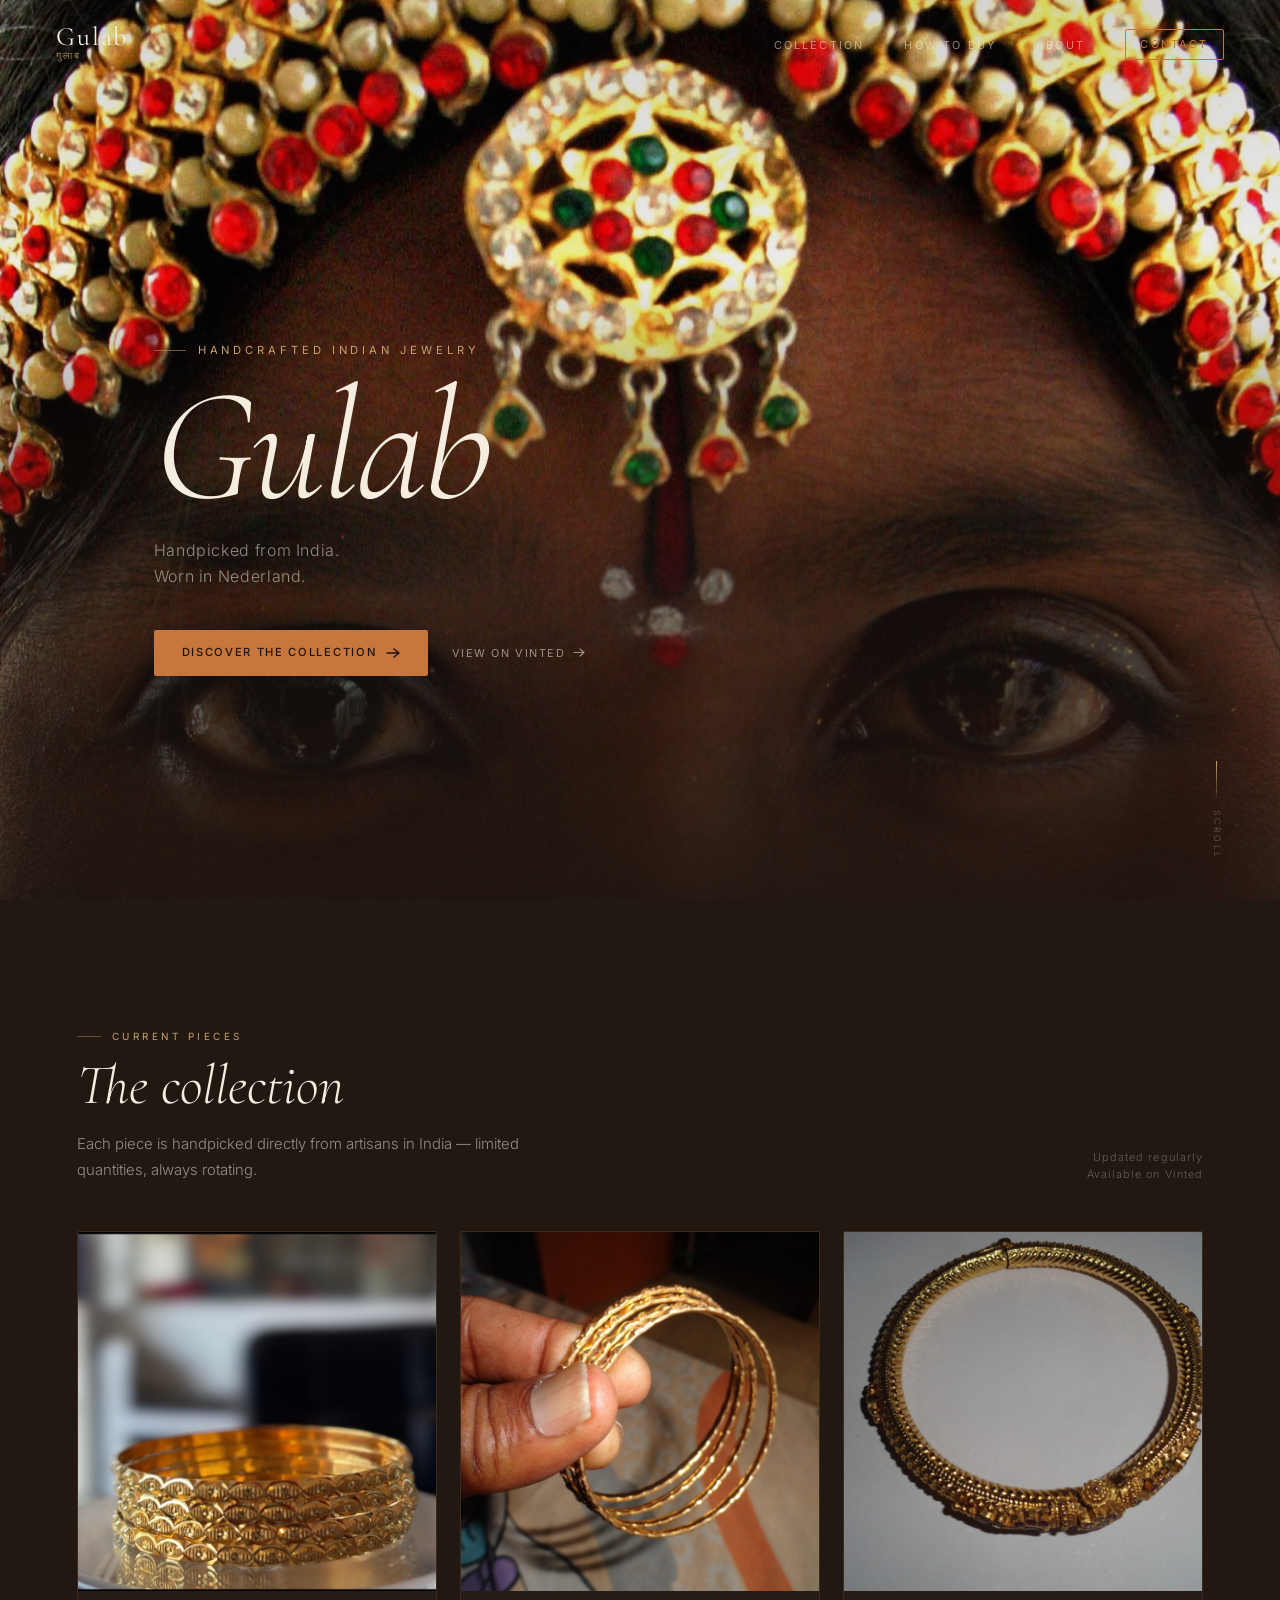
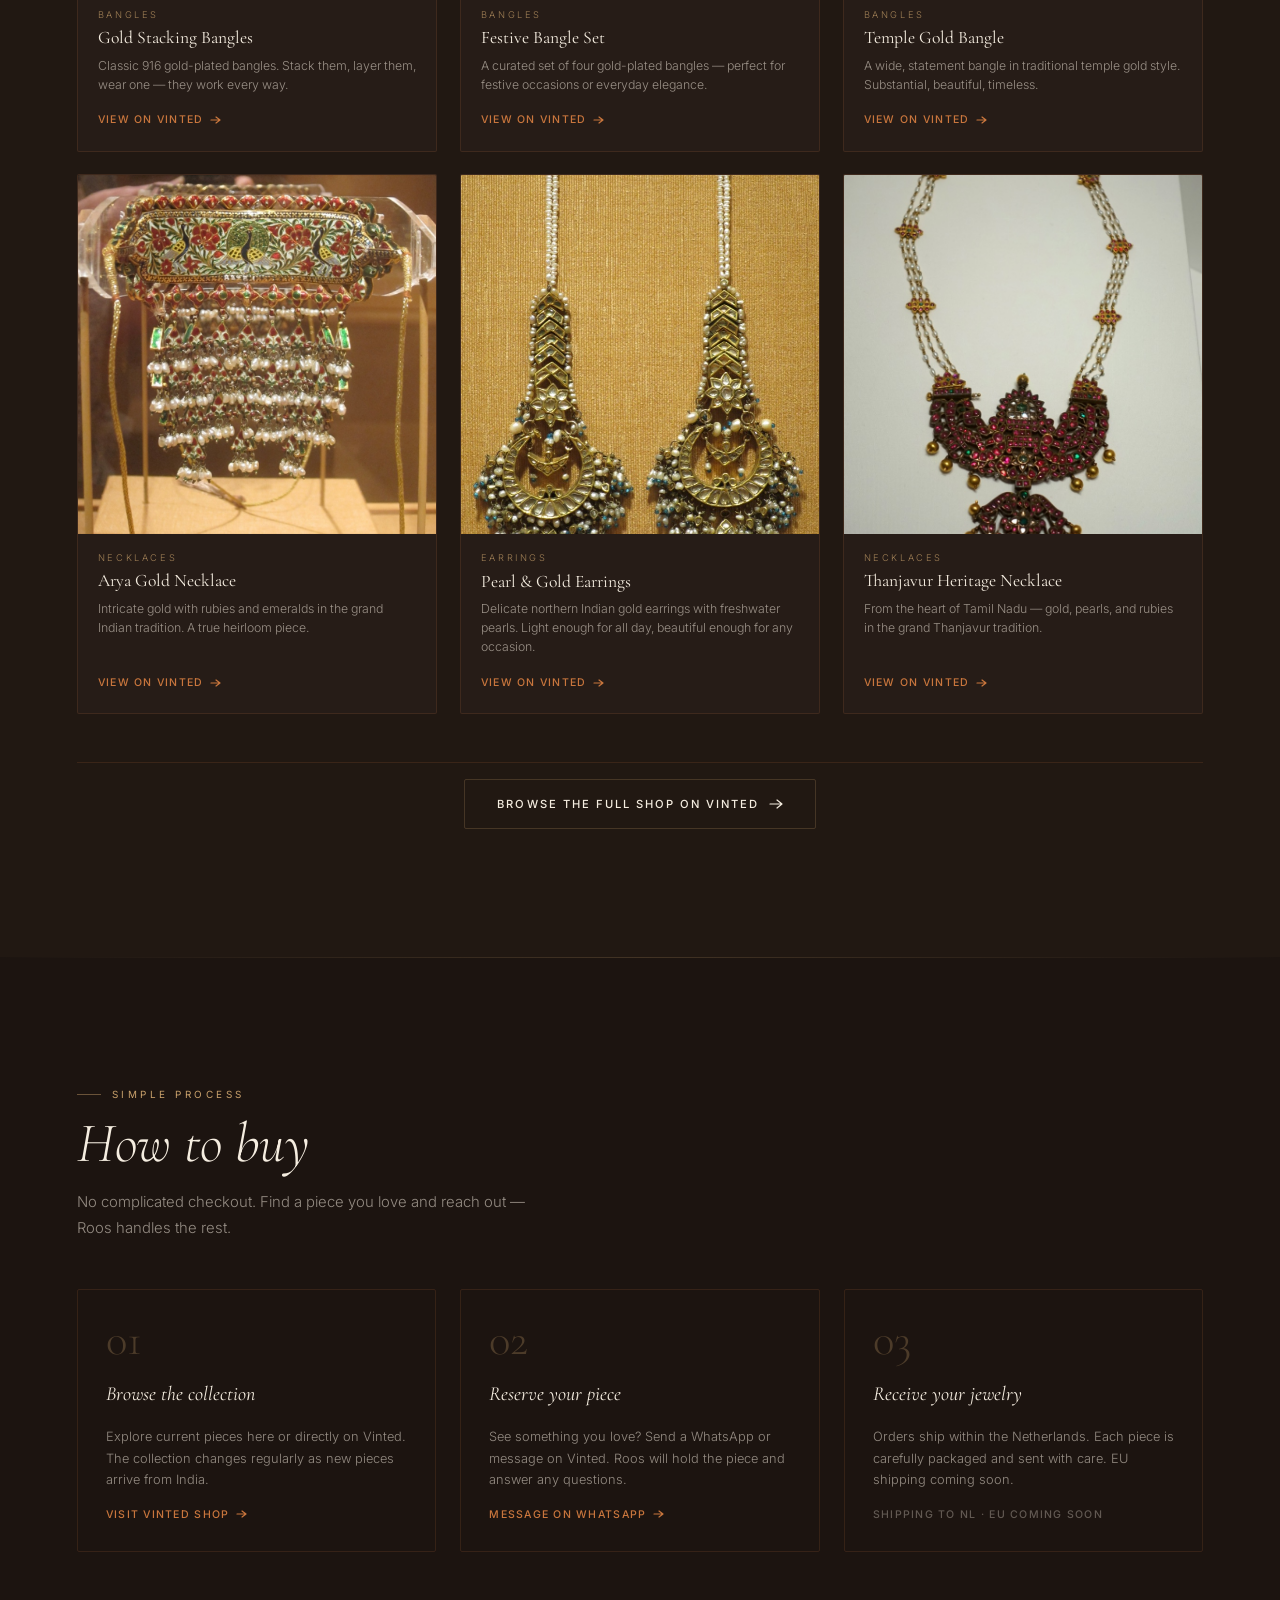
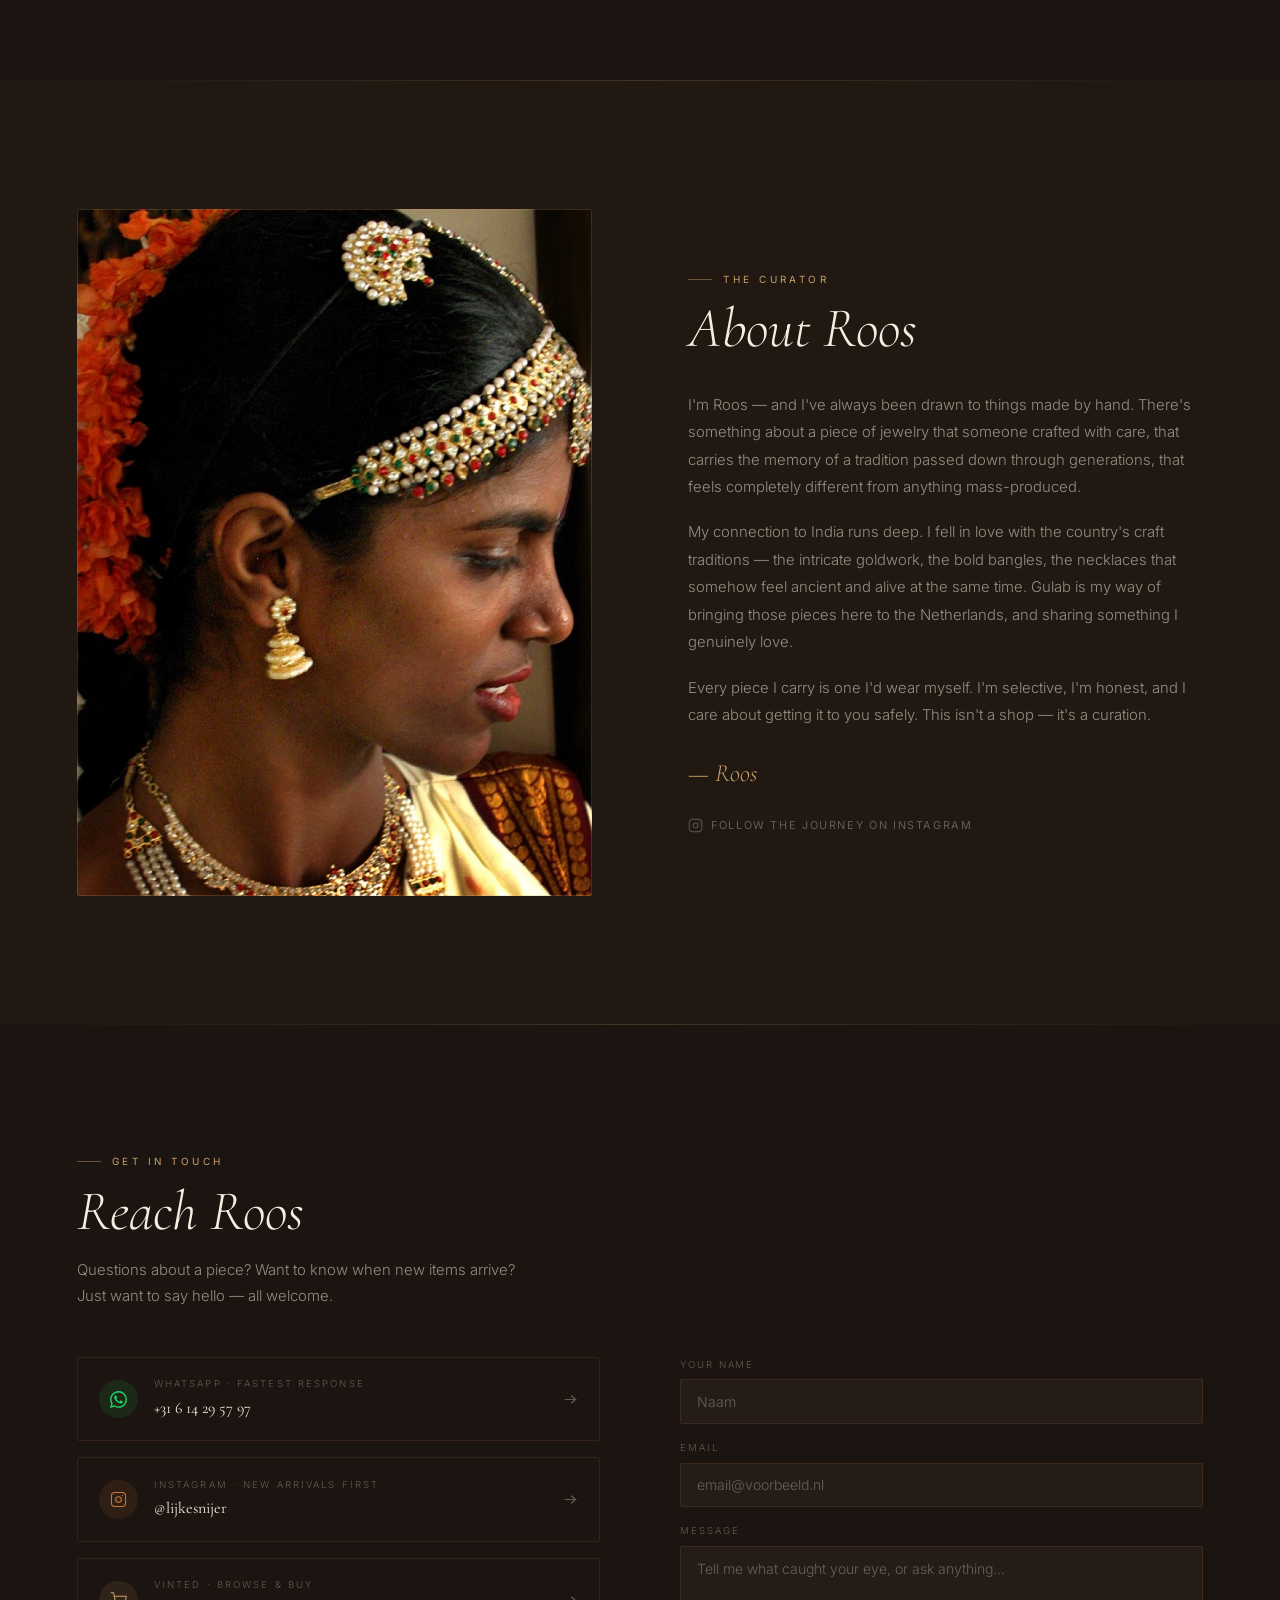
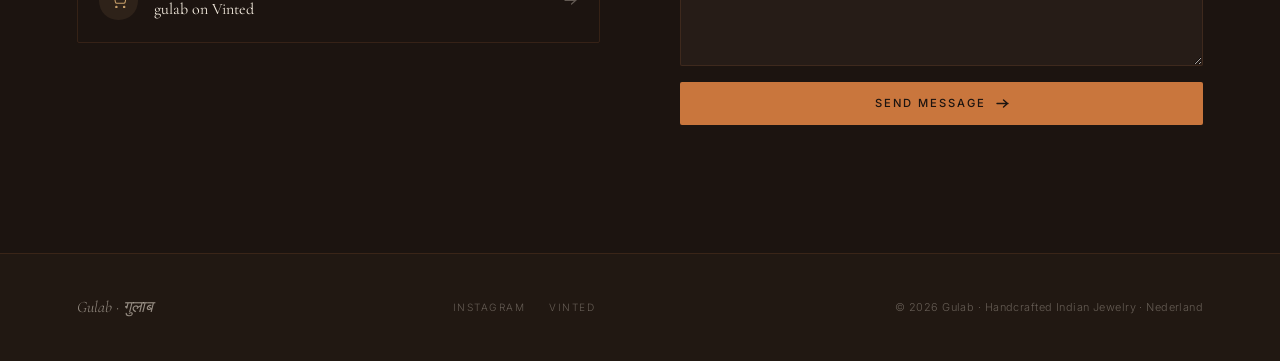
==== index.html @ 909075d4 "Launch Gulab — handcrafted Indian jewelry brand site Single-page static site with hero, collection p" ====
<!DOCTYPE html>
<html lang="en">
<head>
  <meta charset="UTF-8">
  <meta name="viewport" content="width=device-width, initial-scale=1.0">
  <title>Gulab — Handcrafted Indian Jewelry in Nederland</title>
  <meta name="description" content="Curated handcrafted jewelry from India. Bangles, necklaces, and gold-plated pieces — available in the Netherlands.">
  <meta property="og:title" content="Gulab — Handcrafted Indian Jewelry">
  <meta property="og:description" content="Curated handcrafted jewelry from India, available in Nederland.">
  <meta property="og:type" content="website">
  <link rel="canonical" href="https://gulabcurates.com">

  <!-- Fonts -->
  <link rel="preconnect" href="https://fonts.googleapis.com">
  <link rel="preconnect" href="https://fonts.gstatic.com" crossorigin>
  <link href="https://fonts.googleapis.com/css2?family=Cormorant+Garamond:ital,wght@0,300;0,400;0,600;1,300;1,400;1,600&family=Inter:wght@300;400;500&display=swap" rel="stylesheet">

  <style>
    /* =====================
       DESIGN TOKENS
    ===================== */
    :root {
      --bg:           #1C1410;
      --bg-card:      #261C17;
      --bg-section:   #211812;
      --text:         #F5EDE0;
      --text-muted:   rgba(245, 237, 224, 0.55);
      --text-dim:     rgba(245, 237, 224, 0.32);
      --accent:       #C9763D;
      --accent-hover: #D9834A;
      --gold:         #C9A16B;
      --border:       rgba(201, 118, 61, 0.15);
      --border-gold:  rgba(201, 161, 107, 0.22);
      --serif:        "Cormorant Garamond", Georgia, serif;
      --sans:         "Inter", -apple-system, BlinkMacSystemFont, system-ui, sans-serif;
      --ease:         0.3s ease;
      --radius:       2px;
    }

    /* =====================
       RESET & BASE
    ===================== */
    *, *::before, *::after { box-sizing: border-box; margin: 0; padding: 0; }
    html { scroll-behavior: smooth; }
    body {
      background: var(--bg);
      color: var(--text);
      font-family: var(--sans);
      font-weight: 300;
      line-height: 1.7;
      -webkit-font-smoothing: antialiased;
      -moz-osx-font-smoothing: grayscale;
      overflow-x: hidden;
    }
    img { display: block; max-width: 100%; height: auto; }
    a { color: inherit; text-decoration: none; }
    button { cursor: pointer; border: none; background: none; font-family: inherit; }

    @media (prefers-reduced-motion: reduce) {
      *, *::before, *::after { animation-duration: 0.01ms !important; transition-duration: 0.01ms !important; }
      html { scroll-behavior: auto; }
    }

    /* =====================
       NAVIGATION
    ===================== */
    .nav {
      position: fixed;
      top: 0; left: 0; right: 0;
      z-index: 100;
      display: flex;
      align-items: center;
      justify-content: space-between;
      padding: clamp(1rem, 2.5vw, 1.5rem) clamp(1.5rem, 5vw, 3.5rem);
      transition: background var(--ease), backdrop-filter var(--ease);
    }
    .nav.scrolled {
      background: rgba(28, 20, 16, 0.94);
      backdrop-filter: blur(14px);
      -webkit-backdrop-filter: blur(14px);
    }

    .nav-logo { display: flex; flex-direction: column; line-height: 1; }
    .nav-logo-main {
      font-family: var(--serif);
      font-size: clamp(1.35rem, 2.5vw, 1.65rem);
      font-weight: 400;
      letter-spacing: 0.07em;
      color: var(--text);
      transition: opacity var(--ease);
    }
    .nav-logo-sub {
      font-family: var(--serif);
      font-size: 0.62rem;
      letter-spacing: 0.22em;
      color: var(--gold);
      opacity: 0.75;
      margin-top: 2px;
    }
    .nav-logo:hover .nav-logo-main { opacity: 0.75; }

    .nav-links {
      display: flex;
      align-items: center;
      gap: clamp(1.5rem, 3.5vw, 2.5rem);
      list-style: none;
    }
    .nav-links a {
      font-size: 0.68rem;
      font-weight: 400;
      letter-spacing: 0.2em;
      text-transform: uppercase;
      color: var(--text-muted);
      transition: color var(--ease);
    }
    .nav-links a:hover { color: var(--text); }
    .nav-cta {
      color: var(--accent) !important;
      border: 1px solid var(--accent);
      padding: 0.45rem 0.9rem;
      border-radius: var(--radius);
      transition: background var(--ease), color var(--ease) !important;
    }
    .nav-cta:hover { background: var(--accent); color: var(--bg) !important; }

    /* Hamburger */
    .nav-toggle {
      display: none;
      flex-direction: column;
      gap: 5px;
      padding: 4px;
      z-index: 200;
    }
    .nav-toggle span {
      display: block;
      width: 22px;
      height: 1.5px;
      background: var(--text);
      transition: transform var(--ease), opacity var(--ease);
    }
    .nav-toggle.open span:nth-child(1) { transform: translateY(6.5px) rotate(45deg); }
    .nav-toggle.open span:nth-child(2) { opacity: 0; }
    .nav-toggle.open span:nth-child(3) { transform: translateY(-6.5px) rotate(-45deg); }

    /* Mobile overlay */
    .nav-mobile {
      display: none;
      position: fixed;
      inset: 0;
      background: var(--bg);
      z-index: 150;
      flex-direction: column;
      align-items: center;
      justify-content: center;
      gap: 2rem;
    }
    .nav-mobile.open { display: flex; }
    .nav-mobile a {
      font-family: var(--serif);
      font-size: clamp(2.2rem, 7vw, 3.5rem);
      font-weight: 300;
      font-style: italic;
      color: var(--text-muted);
      transition: color var(--ease);
    }
    .nav-mobile a:hover { color: var(--text); }

    @media (max-width: 768px) {
      .nav-links { display: none; }
      .nav-toggle { display: flex; }
    }

    /* =====================
       HERO
    ===================== */
    .hero {
      position: relative;
      height: 100dvh;
      min-height: 600px;
      display: flex;
      align-items: flex-end;
      overflow: hidden;
    }
    .hero-bg {
      position: absolute;
      inset: 0;
      background-image: url('assets/images/hero-dancer.jpg');
      background-size: cover;
      background-position: center 20%;
      z-index: 0;
    }
    .hero-overlay {
      position: absolute;
      inset: 0;
      background: linear-gradient(
        to bottom,
        rgba(28, 20, 16, 0.18) 0%,
        rgba(28, 20, 16, 0.08) 30%,
        rgba(28, 20, 16, 0.55) 62%,
        rgba(28, 20, 16, 0.93) 100%
      );
      z-index: 1;
    }
    .hero-content {
      position: relative;
      z-index: 2;
      width: 100%;
      padding: clamp(2rem, 6vw, 4rem) clamp(1.5rem, 6vw, 5rem) clamp(3.5rem, 9vw, 6rem);
    }
    .hero-eyebrow {
      font-size: clamp(0.58rem, 1.4vw, 0.7rem);
      font-weight: 400;
      letter-spacing: 0.35em;
      text-transform: uppercase;
      color: var(--gold);
      margin-bottom: 1rem;
      display: flex;
      align-items: center;
      gap: 0.75rem;
      animation: fadeUp 0.8s ease 0.2s both;
    }
    .hero-eyebrow::before {
      content: '';
      display: block;
      width: 2rem;
      height: 1px;
      background: var(--gold);
      opacity: 0.55;
    }
    .hero-title {
      font-family: var(--serif);
      font-size: clamp(4.5rem, 13vw, 10rem);
      font-weight: 300;
      font-style: italic;
      line-height: 0.88;
      letter-spacing: -0.02em;
      color: var(--text);
      margin-bottom: 1.25rem;
      animation: fadeUp 0.8s ease 0.38s both;
    }
    .hero-tagline {
      font-size: clamp(0.85rem, 2vw, 1rem);
      font-weight: 300;
      color: var(--text-muted);
      letter-spacing: 0.04em;
      max-width: 32ch;
      line-height: 1.65;
      margin-bottom: 2.5rem;
      animation: fadeUp 0.8s ease 0.52s both;
    }
    .hero-actions {
      display: flex;
      align-items: center;
      gap: 1.5rem;
      flex-wrap: wrap;
      animation: fadeUp 0.8s ease 0.65s both;
    }

    /* Scroll indicator */
    .hero-scroll {
      position: absolute;
      bottom: 2.5rem;
      right: clamp(1.5rem, 5vw, 3.5rem);
      z-index: 2;
      display: flex;
      flex-direction: column;
      align-items: center;
      gap: 0.6rem;
      color: var(--text-dim);
    }
    .hero-scroll span {
      font-size: 0.55rem;
      letter-spacing: 0.28em;
      text-transform: uppercase;
      writing-mode: vertical-rl;
    }
    .hero-scroll-line {
      width: 1px;
      height: 2.5rem;
      background: linear-gradient(to bottom, var(--gold), transparent);
      animation: scrollPulse 2.2s ease-in-out infinite;
    }
    @keyframes scrollPulse {
      0%, 100% { opacity: 0.35; transform: scaleY(1); }
      50% { opacity: 0.75; transform: scaleY(1.15); }
    }

    /* =====================
       BUTTONS
    ===================== */
    .btn-primary {
      display: inline-flex;
      align-items: center;
      gap: 0.6rem;
      font-size: 0.7rem;
      font-weight: 500;
      letter-spacing: 0.15em;
      text-transform: uppercase;
      color: var(--bg);
      background: var(--accent);
      padding: 0.85rem 1.75rem;
      border-radius: var(--radius);
      transition: background var(--ease), transform var(--ease);
    }
    .btn-primary:hover { background: var(--accent-hover); transform: translateY(-2px); }

    .btn-ghost {
      display: inline-flex;
      align-items: center;
      gap: 0.5rem;
      font-size: 0.68rem;
      font-weight: 400;
      letter-spacing: 0.14em;
      text-transform: uppercase;
      color: var(--text-muted);
      transition: color var(--ease);
    }
    .btn-ghost:hover { color: var(--text); }
    .btn-ghost svg { transition: transform var(--ease); }
    .btn-ghost:hover svg { transform: translateX(3px); }

    .btn-outline {
      display: inline-flex;
      align-items: center;
      gap: 0.6rem;
      font-size: 0.7rem;
      font-weight: 500;
      letter-spacing: 0.18em;
      text-transform: uppercase;
      color: var(--text);
      border: 1px solid var(--border-gold);
      padding: 0.9rem 2rem;
      border-radius: var(--radius);
      transition: border-color var(--ease), color var(--ease), background var(--ease);
    }
    .btn-outline:hover {
      border-color: var(--gold);
      color: var(--gold);
      background: rgba(201, 161, 107, 0.06);
    }

    /* =====================
       SECTION BASE
    ===================== */
    section { padding: clamp(4rem, 10vw, 8rem) clamp(1.5rem, 6vw, 5rem); }

    .section-eyebrow {
      font-size: 0.62rem;
      font-weight: 400;
      letter-spacing: 0.35em;
      text-transform: uppercase;
      color: var(--gold);
      margin-bottom: 0.65rem;
      display: flex;
      align-items: center;
      gap: 0.7rem;
    }
    .section-eyebrow::before {
      content: '';
      display: block;
      width: 1.5rem;
      height: 1px;
      background: var(--gold);
      opacity: 0.45;
    }
    .section-heading {
      font-family: var(--serif);
      font-size: clamp(2rem, 5vw, 3.5rem);
      font-weight: 300;
      font-style: italic;
      line-height: 1.1;
      color: var(--text);
      margin-bottom: 0.9rem;
    }
    .section-sub {
      font-size: clamp(0.85rem, 2vw, 0.93rem);
      color: var(--text-muted);
      max-width: 52ch;
      line-height: 1.75;
    }
    .divider {
      height: 1px;
      background: linear-gradient(to right, transparent, var(--border-gold), transparent);
    }

    /* =====================
       COLLECTION
    ===================== */
    #collection { background: var(--bg-section); }

    .collection-header {
      display: flex;
      align-items: flex-end;
      justify-content: space-between;
      gap: 1rem;
      margin-bottom: clamp(2rem, 5vw, 3rem);
      flex-wrap: wrap;
    }
    .collection-note {
      font-size: 0.68rem;
      letter-spacing: 0.1em;
      color: var(--text-dim);
      text-align: right;
      line-height: 1.6;
    }
    .collection-grid {
      display: grid;
      grid-template-columns: repeat(auto-fill, minmax(min(100%, 270px), 1fr));
      gap: clamp(0.9rem, 2.5vw, 1.4rem);
      margin-bottom: 3rem;
    }
    .piece-card {
      display: flex;
      flex-direction: column;
      background: var(--bg-card);
      border: 1px solid var(--border);
      border-radius: var(--radius);
      overflow: hidden;
      transition: transform var(--ease), border-color var(--ease), box-shadow var(--ease);
    }
    .piece-card:hover {
      transform: translateY(-5px);
      border-color: var(--border-gold);
      box-shadow: 0 20px 50px rgba(0,0,0,0.45);
    }
    .piece-image { aspect-ratio: 1 / 1; overflow: hidden; }
    .piece-image img {
      width: 100%;
      height: 100%;
      object-fit: cover;
      transition: transform 0.55s ease;
    }
    .piece-card:hover .piece-image img { transform: scale(1.05); }
    .piece-info {
      padding: 1rem 1.25rem 1.35rem;
      display: flex;
      flex-direction: column;
      gap: 0.3rem;
      flex: 1;
    }
    .piece-label {
      font-size: 0.58rem;
      letter-spacing: 0.28em;
      text-transform: uppercase;
      color: var(--gold);
      opacity: 0.75;
    }
    .piece-name {
      font-family: var(--serif);
      font-size: 1.1rem;
      font-weight: 400;
      color: var(--text);
      line-height: 1.2;
    }
    .piece-desc {
      font-size: 0.77rem;
      color: var(--text-muted);
      line-height: 1.55;
      flex: 1;
      margin-top: 0.15rem;
    }
    .piece-link {
      display: inline-flex;
      align-items: center;
      gap: 0.4rem;
      font-size: 0.66rem;
      font-weight: 500;
      letter-spacing: 0.12em;
      text-transform: uppercase;
      color: var(--accent);
      margin-top: 0.8rem;
      transition: gap var(--ease);
    }
    .piece-link:hover { gap: 0.65rem; }
    .collection-footer { text-align: center; padding-top: 1rem; border-top: 1px solid var(--border); }

    /* =====================
       HOW TO BUY
    ===================== */
    #how { background: var(--bg); }
    .how-grid {
      display: grid;
      grid-template-columns: repeat(auto-fit, minmax(220px, 1fr));
      gap: 1.5rem;
      margin-top: 3rem;
    }
    .how-step {
      display: flex;
      flex-direction: column;
      gap: 0.9rem;
      padding: 1.75rem;
      border: 1px solid var(--border);
      border-radius: var(--radius);
      transition: border-color var(--ease);
    }
    .how-step:hover { border-color: var(--border-gold); }
    .how-number {
      font-family: var(--serif);
      font-size: 2.8rem;
      font-weight: 300;
      color: var(--gold);
      opacity: 0.28;
      line-height: 1;
    }
    .how-title {
      font-family: var(--serif);
      font-size: 1.25rem;
      font-weight: 400;
      font-style: italic;
      color: var(--text);
    }
    .how-desc {
      font-size: 0.8rem;
      color: var(--text-muted);
      line-height: 1.7;
      flex: 1;
    }
    .how-action {
      display: inline-flex;
      align-items: center;
      gap: 0.4rem;
      font-size: 0.66rem;
      font-weight: 500;
      letter-spacing: 0.12em;
      text-transform: uppercase;
      color: var(--accent);
      margin-top: auto;
      transition: gap var(--ease);
    }
    .how-action:hover { gap: 0.65rem; }

    /* =====================
       ABOUT
    ===================== */
    #about {
      background: var(--bg-section);
      display: grid;
      grid-template-columns: 1fr 1fr;
      gap: clamp(3rem, 8vw, 6rem);
      align-items: center;
    }
    .about-image-wrap {
      position: relative;
      aspect-ratio: 3 / 4;
      overflow: hidden;
      border-radius: var(--radius);
    }
    .about-image-wrap img {
      width: 100%;
      height: 100%;
      object-fit: cover;
      object-position: top center;
    }
    .about-image-wrap::after {
      content: '';
      position: absolute;
      inset: 0;
      border: 1px solid var(--border-gold);
      pointer-events: none;
    }
    .about-content { display: flex; flex-direction: column; gap: 1.1rem; }
    .about-body {
      font-size: clamp(0.87rem, 2vw, 0.93rem);
      color: var(--text-muted);
      line-height: 1.85;
    }
    .about-signature {
      font-family: var(--serif);
      font-size: 1.55rem;
      font-style: italic;
      font-weight: 300;
      color: var(--gold);
      margin-top: 0.3rem;
    }
    .about-instagram {
      display: inline-flex;
      align-items: center;
      gap: 0.5rem;
      font-size: 0.68rem;
      font-weight: 400;
      letter-spacing: 0.15em;
      text-transform: uppercase;
      color: var(--text-dim);
      transition: color var(--ease);
      margin-top: 0.3rem;
    }
    .about-instagram:hover { color: var(--text); }

    @media (max-width: 768px) {
      #about {
        grid-template-columns: 1fr;
        padding-left: clamp(1.5rem, 6vw, 5rem);
        padding-right: clamp(1.5rem, 6vw, 5rem);
      }
      .about-image-wrap { aspect-ratio: 4 / 3; max-height: 340px; }
    }

    /* =====================
       CONTACT
    ===================== */
    #contact { background: var(--bg); }
    .contact-grid {
      display: grid;
      grid-template-columns: 1fr 1fr;
      gap: clamp(2.5rem, 7vw, 5rem);
      margin-top: 3rem;
      align-items: start;
    }
    .contact-channels { display: flex; flex-direction: column; gap: 1rem; }
    .contact-channel {
      display: flex;
      align-items: center;
      gap: 1rem;
      padding: 1.15rem 1.35rem;
      border: 1px solid var(--border);
      border-radius: var(--radius);
      transition: border-color var(--ease), background var(--ease);
    }
    .contact-channel:hover {
      border-color: var(--border-gold);
      background: rgba(201, 161, 107, 0.04);
    }
    .contact-icon {
      width: 2.4rem;
      height: 2.4rem;
      border-radius: 50%;
      display: flex;
      align-items: center;
      justify-content: center;
      flex-shrink: 0;
    }
    .contact-icon.whatsapp  { background: rgba(37, 211, 102, 0.1);  color: #25D366; }
    .contact-icon.instagram { background: rgba(201, 118, 61, 0.1);  color: var(--accent); }
    .contact-icon.vinted    { background: rgba(201, 161, 107, 0.1); color: var(--gold); }
    .contact-channel-info { flex: 1; }
    .contact-channel-label {
      font-size: 0.6rem;
      letter-spacing: 0.22em;
      text-transform: uppercase;
      color: var(--text-dim);
      margin-bottom: 0.15rem;
    }
    .contact-channel-value {
      font-family: var(--serif);
      font-size: 1rem;
      font-weight: 400;
      color: var(--text);
    }
    .contact-arrow { color: var(--text-dim); transition: color var(--ease), transform var(--ease); }
    .contact-channel:hover .contact-arrow { color: var(--gold); transform: translateX(3px); }

    /* Form */
    .contact-form { display: flex; flex-direction: column; gap: 1rem; }
    .form-group { display: flex; flex-direction: column; gap: 0.4rem; }
    .form-label {
      font-size: 0.6rem;
      letter-spacing: 0.2em;
      text-transform: uppercase;
      color: var(--text-dim);
    }
    .form-input, .form-textarea {
      background: var(--bg-card);
      border: 1px solid var(--border);
      border-radius: var(--radius);
      color: var(--text);
      font-family: var(--sans);
      font-size: 0.88rem;
      font-weight: 300;
      padding: 0.8rem 1rem;
      width: 100%;
      transition: border-color var(--ease);
      outline: none;
    }
    .form-input::placeholder, .form-textarea::placeholder { color: var(--text-dim); }
    .form-input:focus, .form-textarea:focus { border-color: var(--gold); }
    .form-textarea { resize: vertical; min-height: 120px; }
    .form-submit {
      display: inline-flex;
      align-items: center;
      justify-content: center;
      gap: 0.6rem;
      font-size: 0.7rem;
      font-weight: 500;
      letter-spacing: 0.18em;
      text-transform: uppercase;
      color: var(--bg);
      background: var(--accent);
      padding: 0.9rem 1.5rem;
      border-radius: var(--radius);
      border: none;
      font-family: var(--sans);
      cursor: pointer;
      transition: background var(--ease);
    }
    .form-submit:hover { background: var(--accent-hover); }

    @media (max-width: 768px) {
      .contact-grid { grid-template-columns: 1fr; }
    }

    /* =====================
       FOOTER
    ===================== */
    .footer {
      background: var(--bg-section);
      border-top: 1px solid var(--border);
      padding: clamp(1.75rem, 4vw, 2.5rem) clamp(1.5rem, 6vw, 5rem);
      display: flex;
      align-items: center;
      justify-content: space-between;
      gap: 1.25rem;
      flex-wrap: wrap;
    }
    .footer-brand {
      font-family: var(--serif);
      font-size: 1rem;
      font-weight: 300;
      font-style: italic;
      color: var(--text-muted);
    }
    .footer-links { display: flex; align-items: center; gap: 1.5rem; }
    .footer-links a {
      font-size: 0.63rem;
      letter-spacing: 0.15em;
      text-transform: uppercase;
      color: var(--text-dim);
      transition: color var(--ease);
    }
    .footer-links a:hover { color: var(--gold); }
    .footer-meta {
      font-size: 0.68rem;
      color: var(--text-dim);
      letter-spacing: 0.04em;
      text-align: right;
      line-height: 1.55;
    }

    /* =====================
       ANIMATIONS
    ===================== */
    @keyframes fadeUp {
      from { opacity: 0; transform: translateY(18px); }
      to   { opacity: 1; transform: translateY(0); }
    }
  </style>
</head>

<body>

  <!-- NAVIGATION -->
  <nav class="nav" id="nav" aria-label="Main navigation">
    <a href="#" class="nav-logo" aria-label="Gulab — home">
      <span class="nav-logo-main">Gulab</span>
      <span class="nav-logo-sub">गुलाब</span>
    </a>
    <ul class="nav-links" role="list">
      <li><a href="#collection">Collection</a></li>
      <li><a href="#how">How to buy</a></li>
      <li><a href="#about">About</a></li>
      <li><a href="#contact" class="nav-cta">Contact</a></li>
    </ul>
    <button class="nav-toggle" id="navToggle" aria-label="Open menu" aria-expanded="false">
      <span></span><span></span><span></span>
    </button>
  </nav>

  <!-- Mobile overlay -->
  <div class="nav-mobile" id="navMobile" role="dialog" aria-label="Navigation menu">
    <a href="#collection">Collection</a>
    <a href="#how">How to buy</a>
    <a href="#about">About</a>
    <a href="#contact">Contact</a>
  </div>

  <main>

    <!-- HERO -->
    <section class="hero" id="home" aria-label="Hero">
      <div class="hero-bg" role="img" aria-label="Indian dancer adorned in traditional gold jewelry"></div>
      <div class="hero-overlay"></div>
      <div class="hero-content">
        <p class="hero-eyebrow">Handcrafted Indian Jewelry</p>
        <h1 class="hero-title">Gulab</h1>
        <p class="hero-tagline">Handpicked from India.<br>Worn in Nederland.</p>
        <div class="hero-actions">
          <a href="#collection" class="btn-primary">
            Discover the collection
            <svg width="14" height="10" viewBox="0 0 14 10" fill="none" aria-hidden="true">
              <path d="M1 5h12M8 1l5 4-5 4" stroke="currentColor" stroke-width="1.5" stroke-linecap="round" stroke-linejoin="round"/>
            </svg>
          </a>
          <a href="https://www.vinted.nl/member/27795555-roos123456" target="_blank" rel="noopener" class="btn-ghost">
            View on Vinted
            <svg width="12" height="9" viewBox="0 0 12 9" fill="none" aria-hidden="true">
              <path d="M1 4.5h10M7 1l4 3.5L7 8" stroke="currentColor" stroke-width="1.2" stroke-linecap="round" stroke-linejoin="round"/>
            </svg>
          </a>
        </div>
      </div>
      <div class="hero-scroll" aria-hidden="true">
        <div class="hero-scroll-line"></div>
        <span>Scroll</span>
      </div>
    </section>

    <!-- COLLECTION -->
    <section id="collection" aria-labelledby="collection-heading">
      <div class="collection-header">
        <div>
          <p class="section-eyebrow">Current pieces</p>
          <h2 class="section-heading" id="collection-heading">The collection</h2>
          <p class="section-sub">Each piece is handpicked directly from artisans in India — limited quantities, always rotating.</p>
        </div>
        <p class="collection-note">Updated regularly<br>Available on Vinted</p>
      </div>

      <div class="collection-grid">

        <article class="piece-card">
          <div class="piece-image">
            <img src="assets/images/collection/bangles-gold.jpg" alt="Gold stacking bangles" loading="lazy">
          </div>
          <div class="piece-info">
            <span class="piece-label">Bangles</span>
            <h3 class="piece-name">Gold Stacking Bangles</h3>
            <p class="piece-desc">Classic 916 gold-plated bangles. Stack them, layer them, wear one — they work every way.</p>
            <a href="https://www.vinted.nl/member/27795555-roos123456" target="_blank" rel="noopener" class="piece-link">
              View on Vinted
              <svg width="11" height="8" viewBox="0 0 11 8" fill="none" aria-hidden="true">
                <path d="M1 4h9M6 1l4 3-4 3" stroke="currentColor" stroke-width="1.2" stroke-linecap="round" stroke-linejoin="round"/>
              </svg>
            </a>
          </div>
        </article>

        <article class="piece-card">
          <div class="piece-image">
            <img src="assets/images/collection/bangles-4.jpg" alt="Set of four festive gold bangles" loading="lazy">
          </div>
          <div class="piece-info">
            <span class="piece-label">Bangles</span>
            <h3 class="piece-name">Festive Bangle Set</h3>
            <p class="piece-desc">A curated set of four gold-plated bangles — perfect for festive occasions or everyday elegance.</p>
            <a href="https://www.vinted.nl/member/27795555-roos123456" target="_blank" rel="noopener" class="piece-link">
              View on Vinted
              <svg width="11" height="8" viewBox="0 0 11 8" fill="none" aria-hidden="true">
                <path d="M1 4h9M6 1l4 3-4 3" stroke="currentColor" stroke-width="1.2" stroke-linecap="round" stroke-linejoin="round"/>
              </svg>
            </a>
          </div>
        </article>

        <article class="piece-card">
          <div class="piece-image">
            <img src="assets/images/collection/bangle-single.jpg" alt="Wide temple gold bangle" loading="lazy">
          </div>
          <div class="piece-info">
            <span class="piece-label">Bangles</span>
            <h3 class="piece-name">Temple Gold Bangle</h3>
            <p class="piece-desc">A wide, statement bangle in traditional temple gold style. Substantial, beautiful, timeless.</p>
            <a href="https://www.vinted.nl/member/27795555-roos123456" target="_blank" rel="noopener" class="piece-link">
              View on Vinted
              <svg width="11" height="8" viewBox="0 0 11 8" fill="none" aria-hidden="true">
                <path d="M1 4h9M6 1l4 3-4 3" stroke="currentColor" stroke-width="1.2" stroke-linecap="round" stroke-linejoin="round"/>
              </svg>
            </a>
          </div>
        </article>

        <article class="piece-card">
          <div class="piece-image">
            <img src="assets/images/collection/necklace-arya.jpg" alt="Traditional gold necklace with rubies and emeralds" loading="lazy">
          </div>
          <div class="piece-info">
            <span class="piece-label">Necklaces</span>
            <h3 class="piece-name">Arya Gold Necklace</h3>
            <p class="piece-desc">Intricate gold with rubies and emeralds in the grand Indian tradition. A true heirloom piece.</p>
            <a href="https://www.vinted.nl/member/27795555-roos123456" target="_blank" rel="noopener" class="piece-link">
              View on Vinted
              <svg width="11" height="8" viewBox="0 0 11 8" fill="none" aria-hidden="true">
                <path d="M1 4h9M6 1l4 3-4 3" stroke="currentColor" stroke-width="1.2" stroke-linecap="round" stroke-linejoin="round"/>
              </svg>
            </a>
          </div>
        </article>

        <article class="piece-card">
          <div class="piece-image">
            <img src="assets/images/collection/earrings-gold.jpg" alt="Gold earrings with pearls from northern India" loading="lazy">
          </div>
          <div class="piece-info">
            <span class="piece-label">Earrings</span>
            <h3 class="piece-name">Pearl & Gold Earrings</h3>
            <p class="piece-desc">Delicate northern Indian gold earrings with freshwater pearls. Light enough for all day, beautiful enough for any occasion.</p>
            <a href="https://www.vinted.nl/member/27795555-roos123456" target="_blank" rel="noopener" class="piece-link">
              View on Vinted
              <svg width="11" height="8" viewBox="0 0 11 8" fill="none" aria-hidden="true">
                <path d="M1 4h9M6 1l4 3-4 3" stroke="currentColor" stroke-width="1.2" stroke-linecap="round" stroke-linejoin="round"/>
              </svg>
            </a>
          </div>
        </article>

        <article class="piece-card">
          <div class="piece-image">
            <img src="assets/images/collection/necklace-thanjavur.jpg" alt="Thanjavur heritage gold necklace with rubies and emeralds" loading="lazy">
          </div>
          <div class="piece-info">
            <span class="piece-label">Necklaces</span>
            <h3 class="piece-name">Thanjavur Heritage Necklace</h3>
            <p class="piece-desc">From the heart of Tamil Nadu — gold, pearls, and rubies in the grand Thanjavur tradition.</p>
            <a href="https://www.vinted.nl/member/27795555-roos123456" target="_blank" rel="noopener" class="piece-link">
              View on Vinted
              <svg width="11" height="8" viewBox="0 0 11 8" fill="none" aria-hidden="true">
                <path d="M1 4h9M6 1l4 3-4 3" stroke="currentColor" stroke-width="1.2" stroke-linecap="round" stroke-linejoin="round"/>
              </svg>
            </a>
          </div>
        </article>

      </div>

      <div class="collection-footer">
        <a href="https://www.vinted.nl/member/27795555-roos123456" target="_blank" rel="noopener" class="btn-outline">
          Browse the full shop on Vinted
          <svg width="14" height="10" viewBox="0 0 14 10" fill="none" aria-hidden="true">
            <path d="M1 5h12M8 1l5 4-5 4" stroke="currentColor" stroke-width="1.2" stroke-linecap="round" stroke-linejoin="round"/>
          </svg>
        </a>
      </div>
    </section>

    <div class="divider"></div>

    <!-- HOW TO BUY -->
    <section id="how" aria-labelledby="how-heading">
      <p class="section-eyebrow">Simple process</p>
      <h2 class="section-heading" id="how-heading">How to buy</h2>
      <p class="section-sub">No complicated checkout. Find a piece you love and reach out — Roos handles the rest.</p>

      <div class="how-grid">

        <div class="how-step">
          <div class="how-number">01</div>
          <h3 class="how-title">Browse the collection</h3>
          <p class="how-desc">Explore current pieces here or directly on Vinted. The collection changes regularly as new pieces arrive from India.</p>
          <a href="https://www.vinted.nl/member/27795555-roos123456" target="_blank" rel="noopener" class="how-action">
            Visit Vinted shop
            <svg width="11" height="8" viewBox="0 0 11 8" fill="none" aria-hidden="true">
              <path d="M1 4h9M6 1l4 3-4 3" stroke="currentColor" stroke-width="1.2" stroke-linecap="round" stroke-linejoin="round"/>
            </svg>
          </a>
        </div>

        <div class="how-step">
          <div class="how-number">02</div>
          <h3 class="how-title">Reserve your piece</h3>
          <p class="how-desc">See something you love? Send a WhatsApp or message on Vinted. Roos will hold the piece and answer any questions.</p>
          <a href="https://wa.me/31614295797" target="_blank" rel="noopener" class="how-action">
            Message on WhatsApp
            <svg width="11" height="8" viewBox="0 0 11 8" fill="none" aria-hidden="true">
              <path d="M1 4h9M6 1l4 3-4 3" stroke="currentColor" stroke-width="1.2" stroke-linecap="round" stroke-linejoin="round"/>
            </svg>
          </a>
        </div>

        <div class="how-step">
          <div class="how-number">03</div>
          <h3 class="how-title">Receive your jewelry</h3>
          <p class="how-desc">Orders ship within the Netherlands. Each piece is carefully packaged and sent with care. EU shipping coming soon.</p>
          <span class="how-action" style="color: var(--text-dim); pointer-events: none;">Shipping to NL · EU coming soon</span>
        </div>

      </div>
    </section>

    <div class="divider"></div>

    <!-- ABOUT -->
    <section id="about" aria-labelledby="about-heading">
      <div class="about-image-wrap">
        <img src="assets/images/hero-dancer2.jpg" alt="Indian dancer wearing traditional gold jewelry" loading="lazy">
      </div>
      <div class="about-content">
        <div>
          <p class="section-eyebrow">The curator</p>
          <h2 class="section-heading" id="about-heading">About Roos</h2>
        </div>
        <p class="about-body">
          I'm Roos — and I've always been drawn to things made by hand. There's something about a piece of jewelry that someone crafted with care, that carries the memory of a tradition passed down through generations, that feels completely different from anything mass-produced.
        </p>
        <p class="about-body">
          My connection to India runs deep. I fell in love with the country's craft traditions — the intricate goldwork, the bold bangles, the necklaces that somehow feel ancient and alive at the same time. Gulab is my way of bringing those pieces here to the Netherlands, and sharing something I genuinely love.
        </p>
        <p class="about-body">
          Every piece I carry is one I'd wear myself. I'm selective, I'm honest, and I care about getting it to you safely. This isn't a shop — it's a curation.
        </p>
        <p class="about-signature">— Roos</p>
        <a href="https://www.instagram.com/lijkesnijer" target="_blank" rel="noopener" class="about-instagram">
          <svg width="15" height="15" viewBox="0 0 24 24" fill="none" stroke="currentColor" stroke-width="1.5" aria-hidden="true">
            <rect x="2" y="2" width="20" height="20" rx="5" ry="5"/>
            <circle cx="12" cy="12" r="4"/>
            <circle cx="17.5" cy="6.5" r="1" fill="currentColor" stroke="none"/>
          </svg>
          Follow the journey on Instagram
        </a>
      </div>
    </section>

    <div class="divider"></div>

    <!-- CONTACT -->
    <section id="contact" aria-labelledby="contact-heading">
      <p class="section-eyebrow">Get in touch</p>
      <h2 class="section-heading" id="contact-heading">Reach Roos</h2>
      <p class="section-sub">Questions about a piece? Want to know when new items arrive? Just want to say hello — all welcome.</p>

      <div class="contact-grid">

        <div class="contact-channels">

          <a href="https://wa.me/31614295797" target="_blank" rel="noopener" class="contact-channel" aria-label="Contact via WhatsApp">
            <div class="contact-icon whatsapp" aria-hidden="true">
              <svg width="17" height="17" viewBox="0 0 24 24" fill="currentColor" aria-hidden="true">
                <path d="M17.472 14.382c-.297-.149-1.758-.867-2.03-.967-.273-.099-.471-.148-.67.15-.197.297-.767.966-.94 1.164-.173.199-.347.223-.644.075-.297-.15-1.255-.463-2.39-1.475-.883-.788-1.48-1.761-1.653-2.059-.173-.297-.018-.458.13-.606.134-.133.298-.347.446-.52.149-.174.198-.298.298-.497.099-.198.05-.371-.025-.52-.075-.149-.669-1.612-.916-2.207-.242-.579-.487-.5-.669-.51-.173-.008-.371-.01-.57-.01-.198 0-.52.074-.792.372-.272.297-1.04 1.016-1.04 2.479 0 1.462 1.065 2.875 1.213 3.074.149.198 2.096 3.2 5.077 4.487.709.306 1.262.489 1.694.625.712.227 1.36.195 1.871.118.571-.085 1.758-.719 2.006-1.413.248-.694.248-1.289.173-1.413-.074-.124-.272-.198-.57-.347m-5.421 7.403h-.004a9.87 9.87 0 01-5.031-1.378l-.361-.214-3.741.982.998-3.648-.235-.374a9.86 9.86 0 01-1.51-5.26c.001-5.45 4.436-9.884 9.888-9.884 2.64 0 5.122 1.03 6.988 2.898a9.825 9.825 0 012.893 6.994c-.003 5.45-4.437 9.884-9.885 9.884m8.413-18.297A11.815 11.815 0 0012.05 0C5.495 0 .16 5.335.157 11.892c0 2.096.547 4.142 1.588 5.945L.057 24l6.305-1.654a11.882 11.882 0 005.683 1.448h.005c6.554 0 11.89-5.335 11.893-11.893a11.821 11.821 0 00-3.48-8.413z"/>
              </svg>
            </div>
            <div class="contact-channel-info">
              <div class="contact-channel-label">WhatsApp · Fastest response</div>
              <div class="contact-channel-value">+31 6 14 29 57 97</div>
            </div>
            <svg class="contact-arrow" width="13" height="9" viewBox="0 0 13 9" fill="none" aria-hidden="true">
              <path d="M1 4.5h11M7.5 1l4 3.5-4 3.5" stroke="currentColor" stroke-width="1.2" stroke-linecap="round" stroke-linejoin="round"/>
            </svg>
          </a>

          <a href="https://www.instagram.com/lijkesnijer" target="_blank" rel="noopener" class="contact-channel" aria-label="Follow on Instagram">
            <div class="contact-icon instagram" aria-hidden="true">
              <svg width="17" height="17" viewBox="0 0 24 24" fill="none" stroke="currentColor" stroke-width="1.5" aria-hidden="true">
                <rect x="2" y="2" width="20" height="20" rx="5" ry="5"/>
                <circle cx="12" cy="12" r="4"/>
                <circle cx="17.5" cy="6.5" r="1" fill="currentColor" stroke="none"/>
              </svg>
            </div>
            <div class="contact-channel-info">
              <div class="contact-channel-label">Instagram · New arrivals first</div>
              <div class="contact-channel-value">@lijkesnijer</div>
            </div>
            <svg class="contact-arrow" width="13" height="9" viewBox="0 0 13 9" fill="none" aria-hidden="true">
              <path d="M1 4.5h11M7.5 1l4 3.5-4 3.5" stroke="currentColor" stroke-width="1.2" stroke-linecap="round" stroke-linejoin="round"/>
            </svg>
          </a>

          <a href="https://www.vinted.nl/member/27795555-roos123456" target="_blank" rel="noopener" class="contact-channel" aria-label="Visit the Vinted shop">
            <div class="contact-icon vinted" aria-hidden="true">
              <svg width="17" height="17" viewBox="0 0 24 24" fill="none" stroke="currentColor" stroke-width="1.5" aria-hidden="true">
                <circle cx="9" cy="21" r="1"/><circle cx="20" cy="21" r="1"/>
                <path d="M1 1h4l2.68 13.39a2 2 0 0 0 2 1.61h9.72a2 2 0 0 0 2-1.61L23 6H6"/>
              </svg>
            </div>
            <div class="contact-channel-info">
              <div class="contact-channel-label">Vinted · Browse &amp; buy</div>
              <div class="contact-channel-value">gulab on Vinted</div>
            </div>
            <svg class="contact-arrow" width="13" height="9" viewBox="0 0 13 9" fill="none" aria-hidden="true">
              <path d="M1 4.5h11M7.5 1l4 3.5-4 3.5" stroke="currentColor" stroke-width="1.2" stroke-linecap="round" stroke-linejoin="round"/>
            </svg>
          </a>

        </div>

        <!-- Netlify form -->
        <form class="contact-form" name="contact" method="POST" data-netlify="true" netlify-honeypot="bot-field">
          <input type="hidden" name="form-name" value="contact">
          <p style="display:none"><label>Skip: <input name="bot-field"></label></p>
          <div class="form-group">
            <label class="form-label" for="name">Your name</label>
            <input class="form-input" type="text" id="name" name="name" required placeholder="Naam">
          </div>
          <div class="form-group">
            <label class="form-label" for="email">Email</label>
            <input class="form-input" type="email" id="email" name="email" required placeholder="email@voorbeeld.nl">
          </div>
          <div class="form-group">
            <label class="form-label" for="message">Message</label>
            <textarea class="form-textarea" id="message" name="message" required placeholder="Tell me what caught your eye, or ask anything…"></textarea>
          </div>
          <button class="form-submit" type="submit">
            Send message
            <svg width="13" height="9" viewBox="0 0 13 9" fill="none" aria-hidden="true">
              <path d="M1 4.5h11M7.5 1l4 3.5-4 3.5" stroke="currentColor" stroke-width="1.4" stroke-linecap="round" stroke-linejoin="round"/>
            </svg>
          </button>
        </form>

      </div>
    </section>

  </main>

  <!-- FOOTER -->
  <footer class="footer">
    <div class="footer-brand">Gulab · गुलाब</div>
    <div class="footer-links">
      <a href="https://www.instagram.com/lijkesnijer" target="_blank" rel="noopener">Instagram</a>
      <a href="https://www.vinted.nl/member/27795555-roos123456" target="_blank" rel="noopener">Vinted</a>
    </div>
    <div class="footer-meta">© <span id="year"></span> Gulab · Handcrafted Indian Jewelry · Nederland</div>
  </footer>

  <script>
    (function () {
      // Copyright year
      document.getElementById('year').textContent = new Date().getFullYear();

      // Navbar scroll effect
      var nav = document.getElementById('nav');
      var ticking = false;
      window.addEventListener('scroll', function () {
        if (!ticking) {
          requestAnimationFrame(function () {
            nav.classList.toggle('scrolled', window.scrollY > 60);
            ticking = false;
          });
          ticking = true;
        }
      }, { passive: true });

      // Mobile menu
      var toggle   = document.getElementById('navToggle');
      var mobileMenu = document.getElementById('navMobile');

      function closeMenu() {
        toggle.classList.remove('open');
        mobileMenu.classList.remove('open');
        toggle.setAttribute('aria-expanded', 'false');
        document.body.style.overflow = '';
      }

      toggle.addEventListener('click', function () {
        var isOpen = mobileMenu.classList.toggle('open');
        toggle.classList.toggle('open', isOpen);
        toggle.setAttribute('aria-expanded', String(isOpen));
        document.body.style.overflow = isOpen ? 'hidden' : '';
      });

      mobileMenu.querySelectorAll('a').forEach(function (link) {
        link.addEventListener('click', closeMenu);
      });

      // Smooth scroll for anchor links
      document.querySelectorAll('a[href^="#"]').forEach(function (anchor) {
        anchor.addEventListener('click', function (e) {
          var target = document.querySelector(this.getAttribute('href'));
          if (!target) return;
          e.preventDefault();
          closeMenu();
          target.scrollIntoView({ behavior: 'smooth', block: 'start' });
          history.pushState(null, '', this.getAttribute('href'));
        });
      });
    })();
  </script>

</body>
</html>
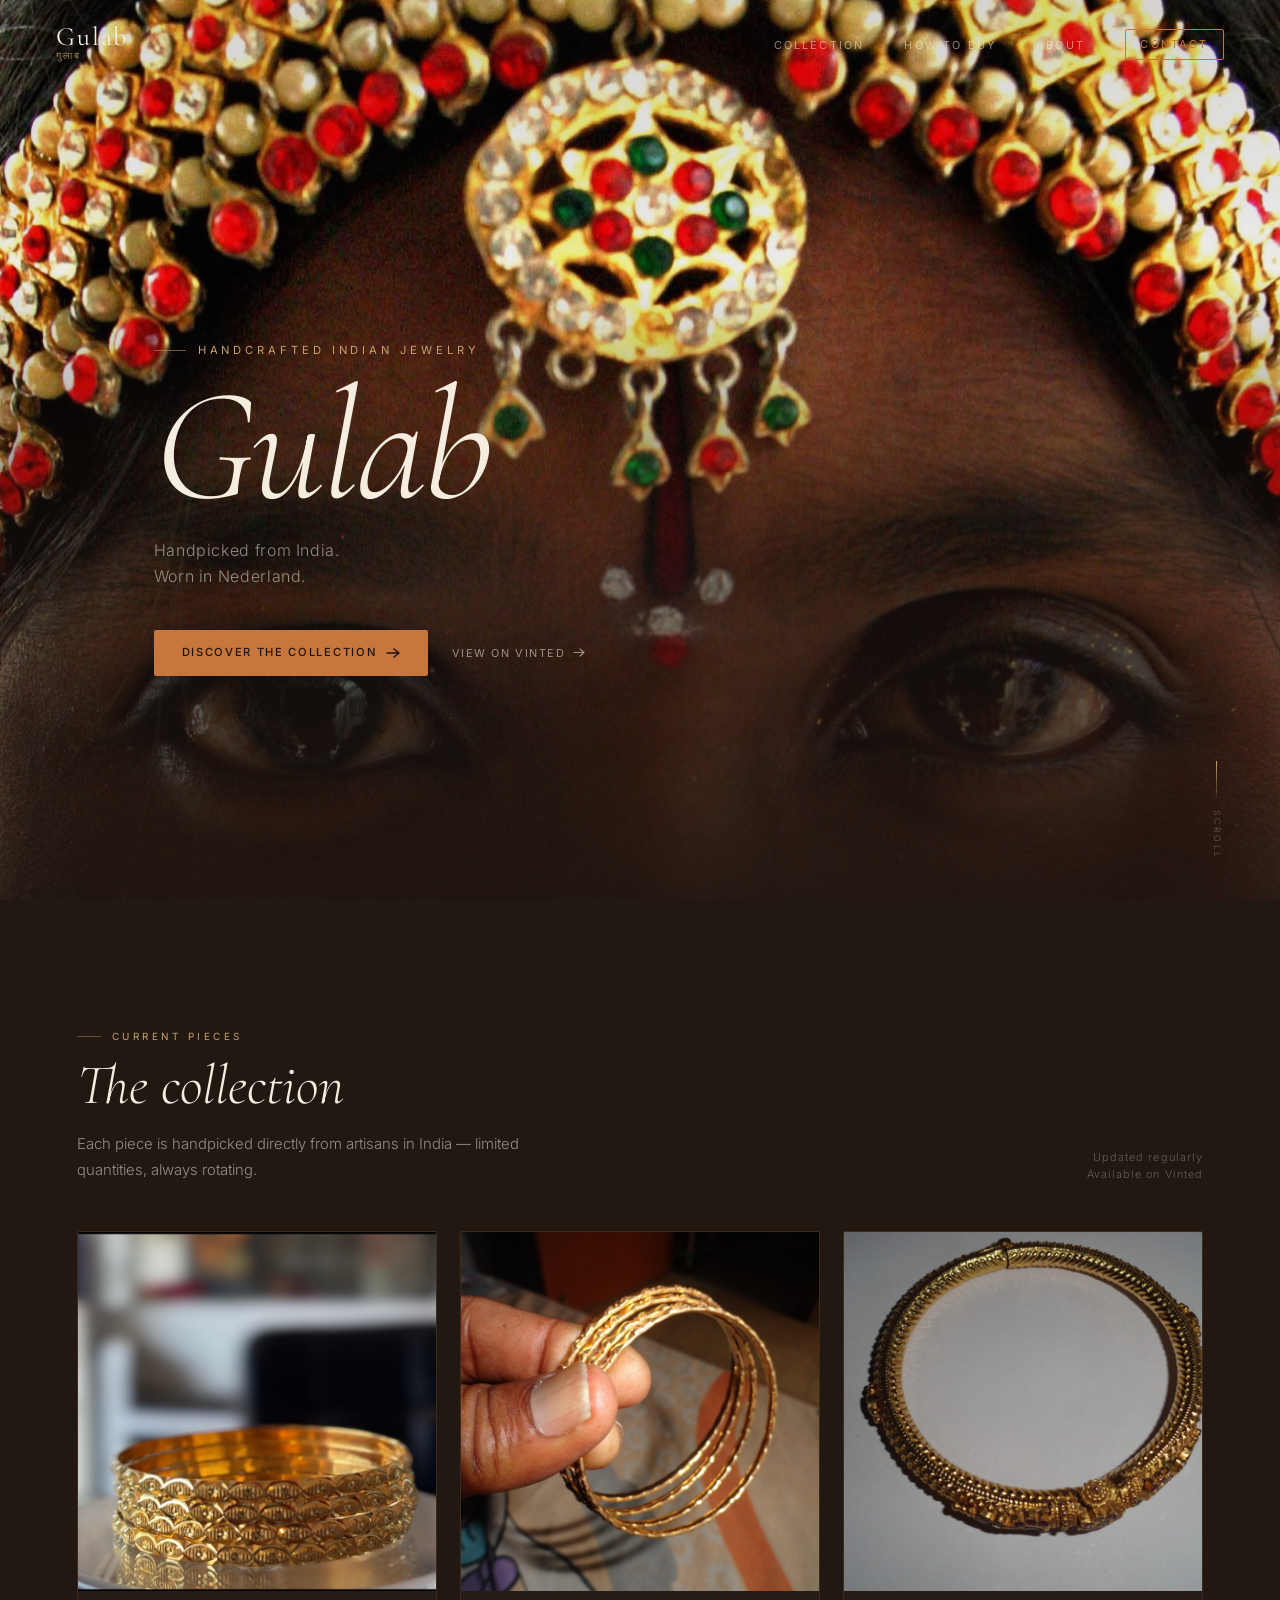
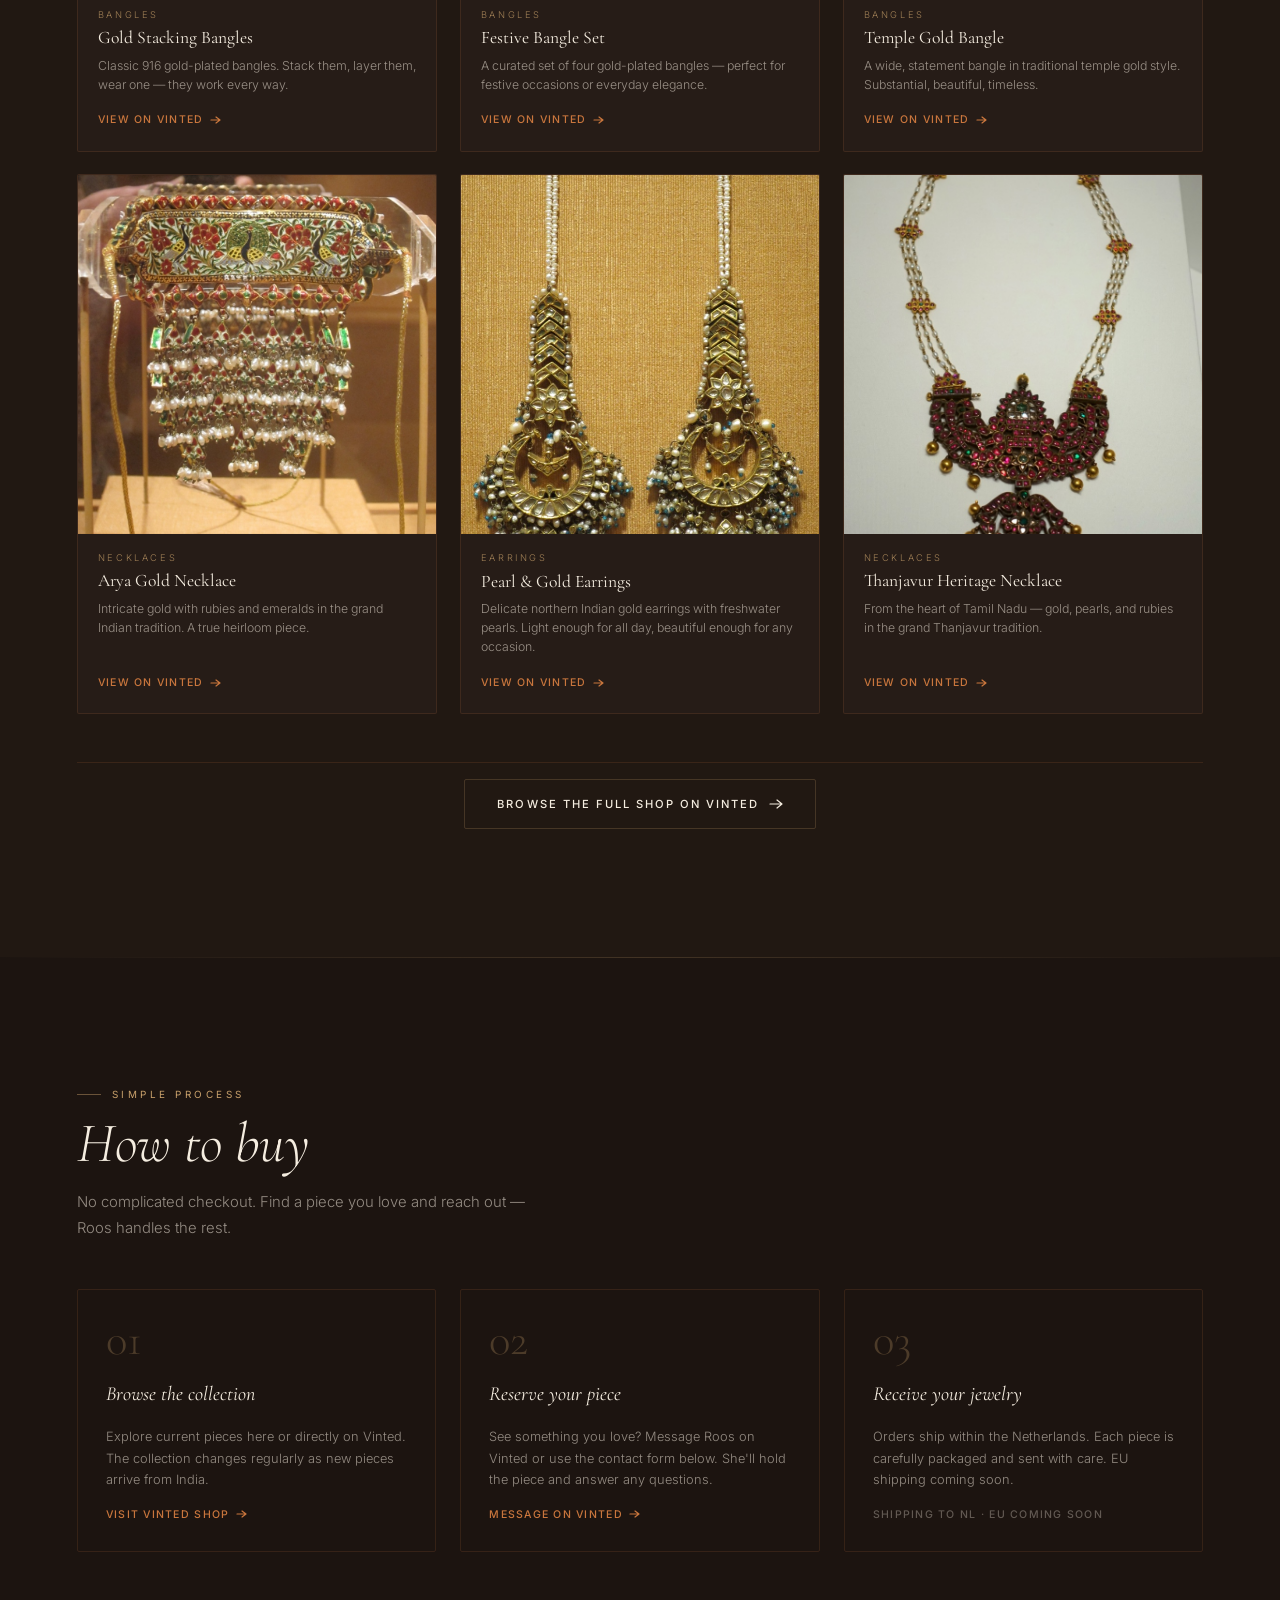
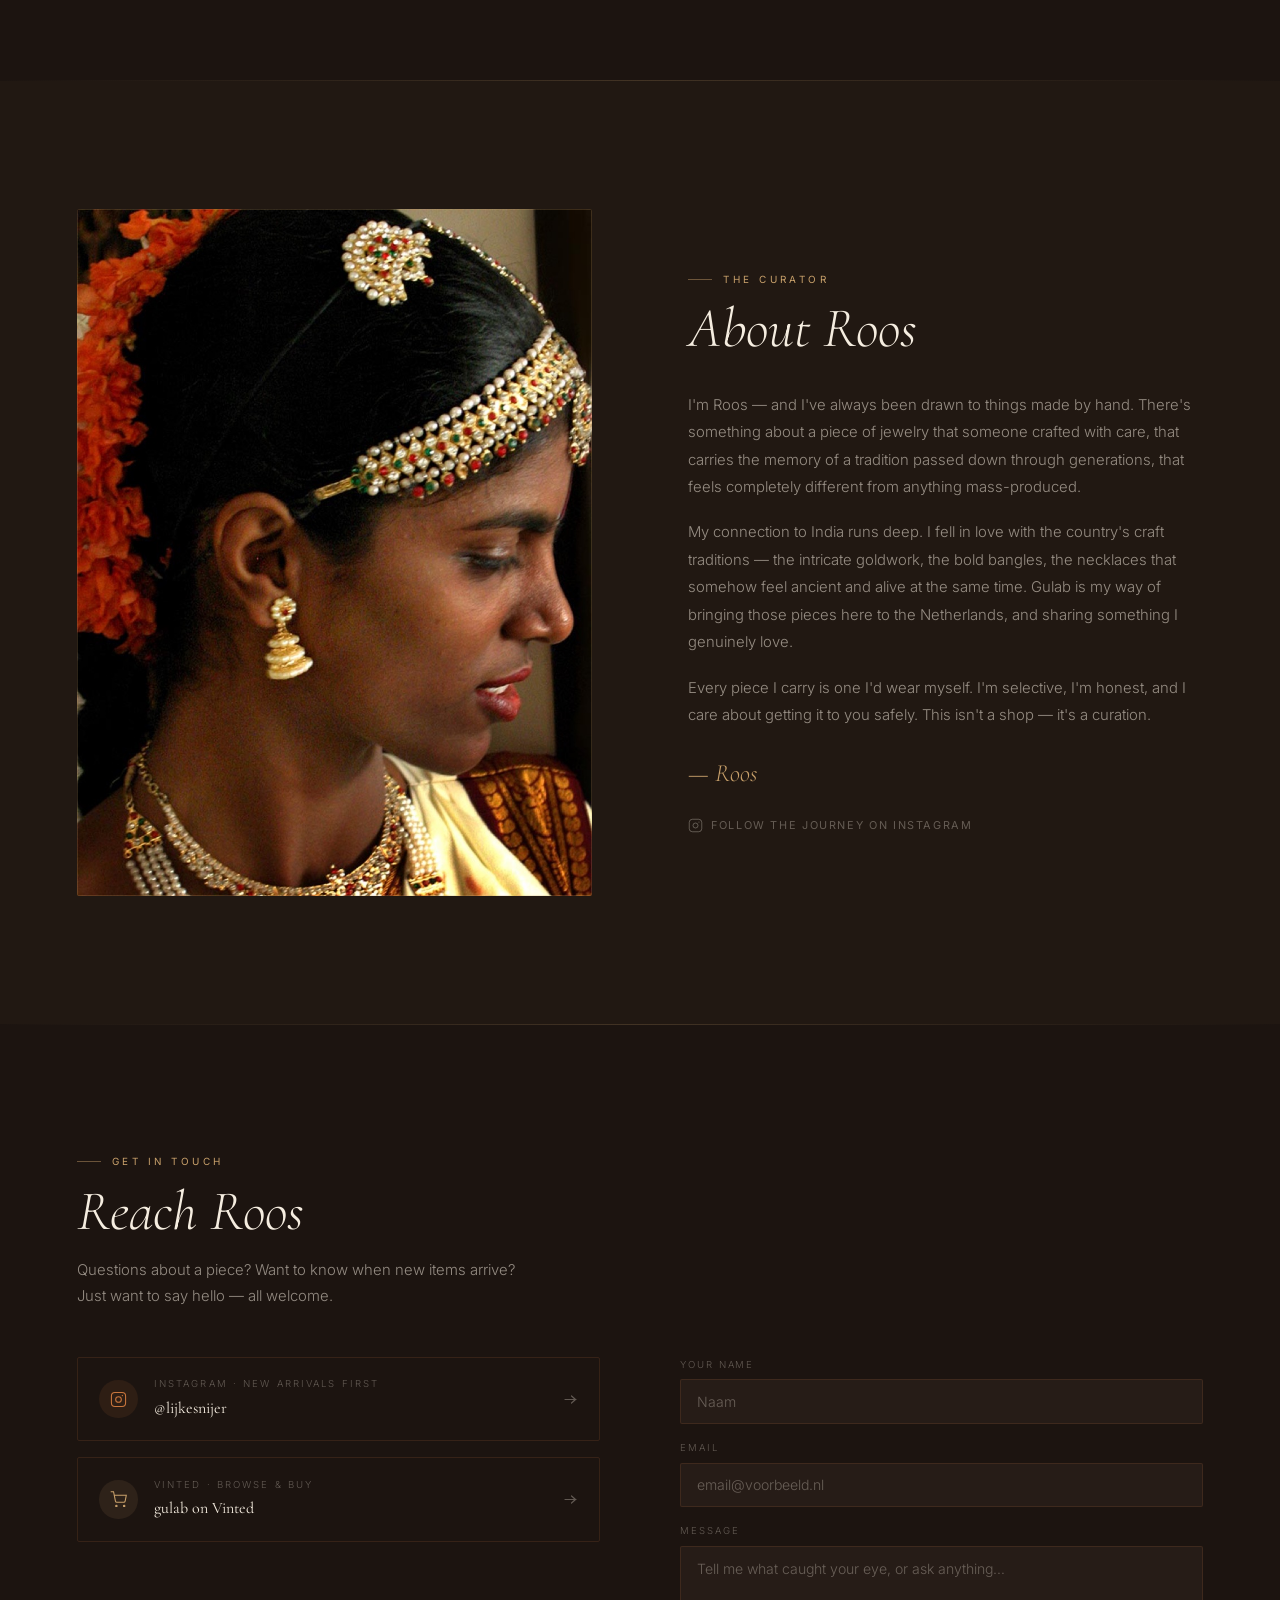
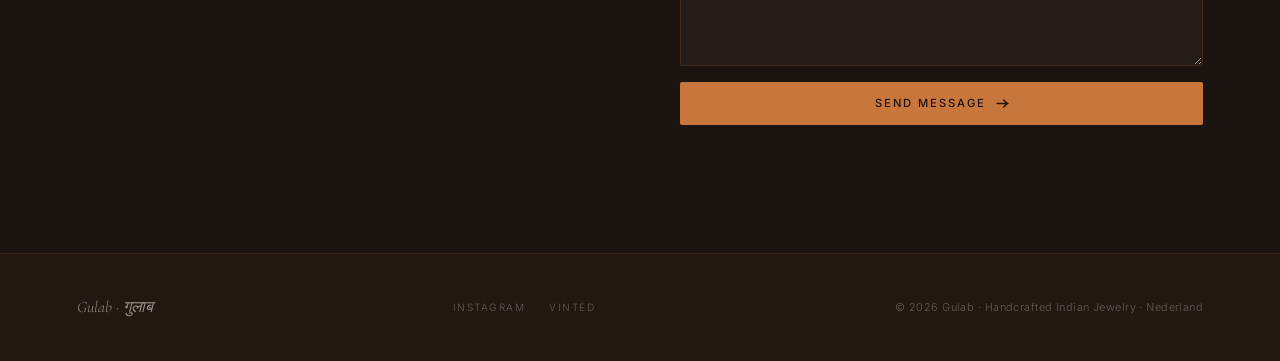
==== commit d8da61d2: "Remove WhatsApp number from public-facing pages for privacy Co-Authored-By: Claude Sonnet 4.6 <norep" ====
--- a/index.html
+++ b/index.html
@@ -629,7 +629,6 @@
       justify-content: center;
       flex-shrink: 0;
     }
-    .contact-icon.whatsapp  { background: rgba(37, 211, 102, 0.1);  color: #25D366; }
     .contact-icon.instagram { background: rgba(201, 118, 61, 0.1);  color: var(--accent); }
     .contact-icon.vinted    { background: rgba(201, 161, 107, 0.1); color: var(--gold); }
     .contact-channel-info { flex: 1; }
@@ -955,9 +954,9 @@
         <div class="how-step">
           <div class="how-number">02</div>
           <h3 class="how-title">Reserve your piece</h3>
-          <p class="how-desc">See something you love? Send a WhatsApp or message on Vinted. Roos will hold the piece and answer any questions.</p>
-          <a href="https://wa.me/31614295797" target="_blank" rel="noopener" class="how-action">
-            Message on WhatsApp
+          <p class="how-desc">See something you love? Message Roos on Vinted or use the contact form below. She'll hold the piece and answer any questions.</p>
+          <a href="https://www.vinted.nl/member/27795555-roos123456" target="_blank" rel="noopener" class="how-action">
+            Message on Vinted
             <svg width="11" height="8" viewBox="0 0 11 8" fill="none" aria-hidden="true">
               <path d="M1 4h9M6 1l4 3-4 3" stroke="currentColor" stroke-width="1.2" stroke-linecap="round" stroke-linejoin="round"/>
             </svg>
@@ -1019,21 +1018,6 @@
 
         <div class="contact-channels">
 
-          <a href="https://wa.me/31614295797" target="_blank" rel="noopener" class="contact-channel" aria-label="Contact via WhatsApp">
-            <div class="contact-icon whatsapp" aria-hidden="true">
-              <svg width="17" height="17" viewBox="0 0 24 24" fill="currentColor" aria-hidden="true">
-                <path d="M17.472 14.382c-.297-.149-1.758-.867-2.03-.967-.273-.099-.471-.148-.67.15-.197.297-.767.966-.94 1.164-.173.199-.347.223-.644.075-.297-.15-1.255-.463-2.39-1.475-.883-.788-1.48-1.761-1.653-2.059-.173-.297-.018-.458.13-.606.134-.133.298-.347.446-.52.149-.174.198-.298.298-.497.099-.198.05-.371-.025-.52-.075-.149-.669-1.612-.916-2.207-.242-.579-.487-.5-.669-.51-.173-.008-.371-.01-.57-.01-.198 0-.52.074-.792.372-.272.297-1.04 1.016-1.04 2.479 0 1.462 1.065 2.875 1.213 3.074.149.198 2.096 3.2 5.077 4.487.709.306 1.262.489 1.694.625.712.227 1.36.195 1.871.118.571-.085 1.758-.719 2.006-1.413.248-.694.248-1.289.173-1.413-.074-.124-.272-.198-.57-.347m-5.421 7.403h-.004a9.87 9.87 0 01-5.031-1.378l-.361-.214-3.741.982.998-3.648-.235-.374a9.86 9.86 0 01-1.51-5.26c.001-5.45 4.436-9.884 9.888-9.884 2.64 0 5.122 1.03 6.988 2.898a9.825 9.825 0 012.893 6.994c-.003 5.45-4.437 9.884-9.885 9.884m8.413-18.297A11.815 11.815 0 0012.05 0C5.495 0 .16 5.335.157 11.892c0 2.096.547 4.142 1.588 5.945L.057 24l6.305-1.654a11.882 11.882 0 005.683 1.448h.005c6.554 0 11.89-5.335 11.893-11.893a11.821 11.821 0 00-3.48-8.413z"/>
-              </svg>
-            </div>
-            <div class="contact-channel-info">
-              <div class="contact-channel-label">WhatsApp · Fastest response</div>
-              <div class="contact-channel-value">+31 6 14 29 57 97</div>
-            </div>
-            <svg class="contact-arrow" width="13" height="9" viewBox="0 0 13 9" fill="none" aria-hidden="true">
-              <path d="M1 4.5h11M7.5 1l4 3.5-4 3.5" stroke="currentColor" stroke-width="1.2" stroke-linecap="round" stroke-linejoin="round"/>
-            </svg>
-          </a>
-
           <a href="https://www.instagram.com/lijkesnijer" target="_blank" rel="noopener" class="contact-channel" aria-label="Follow on Instagram">
             <div class="contact-icon instagram" aria-hidden="true">
               <svg width="17" height="17" viewBox="0 0 24 24" fill="none" stroke="currentColor" stroke-width="1.5" aria-hidden="true">
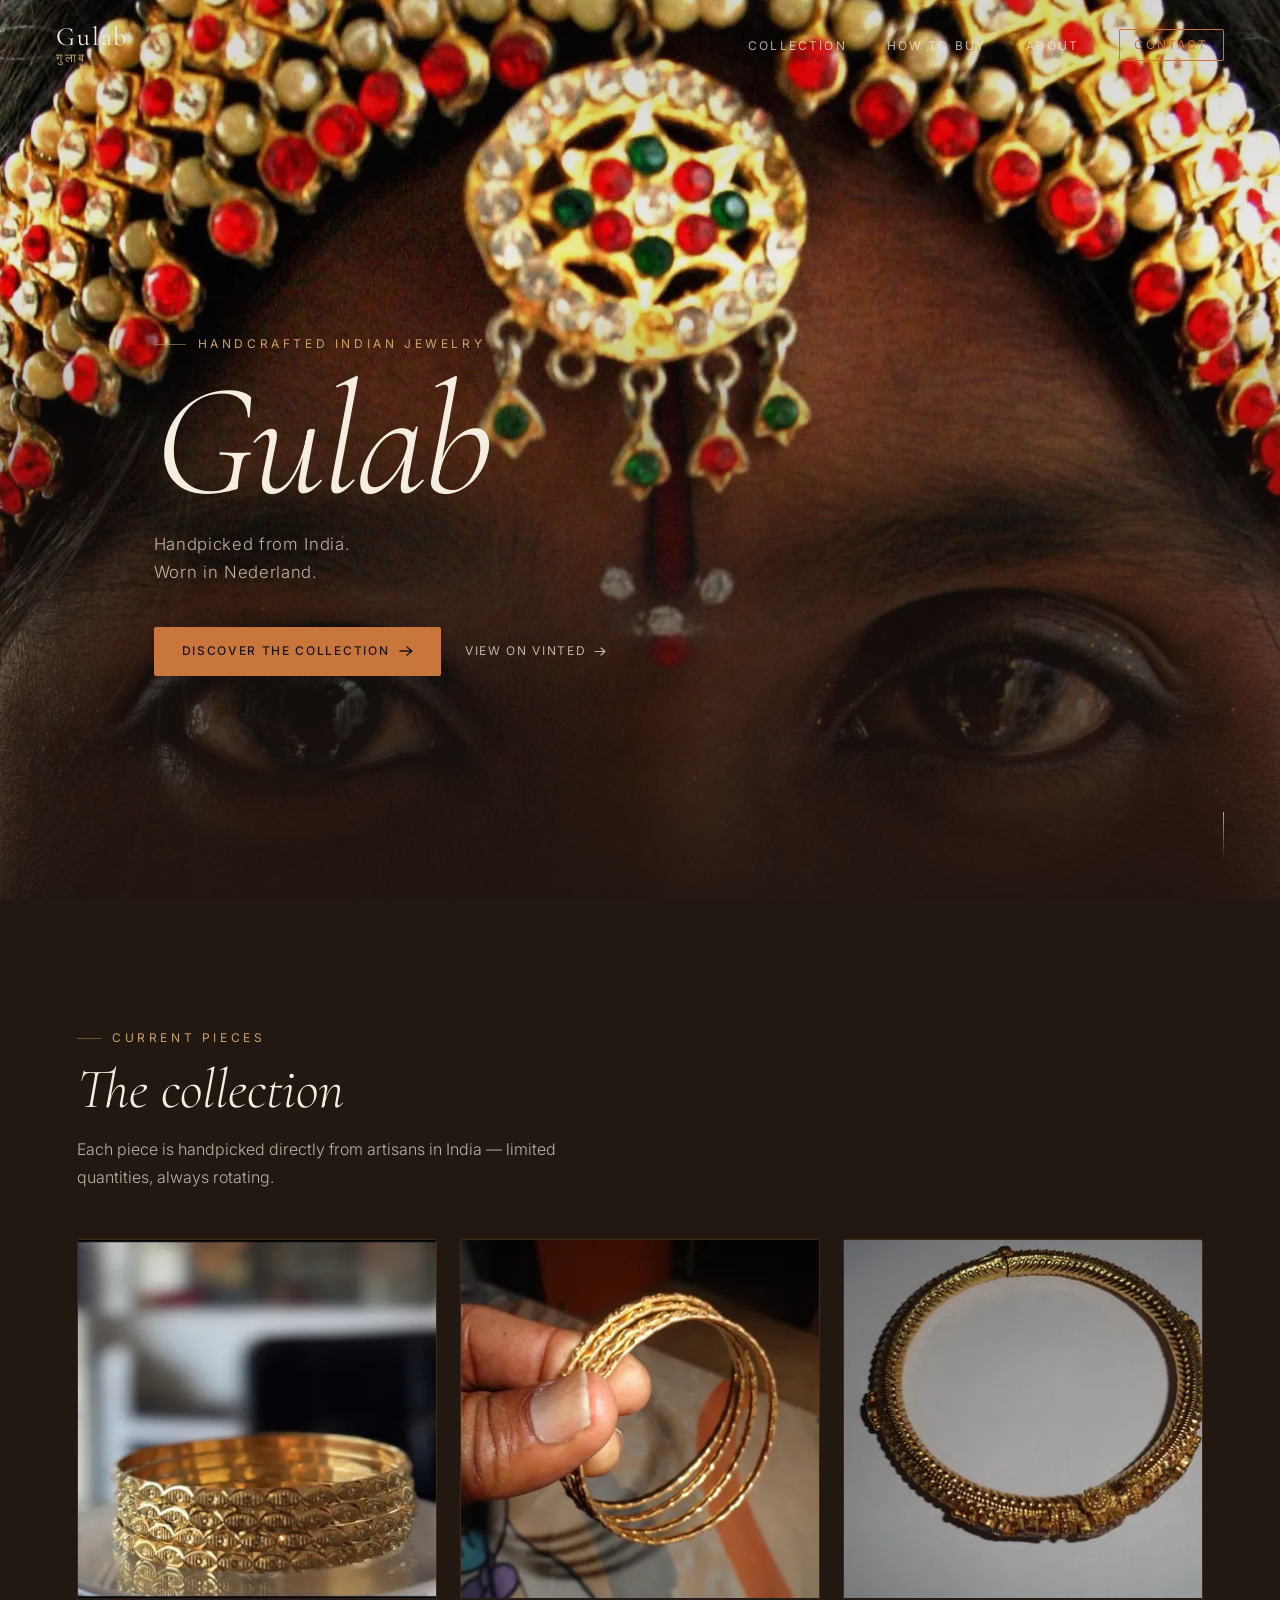
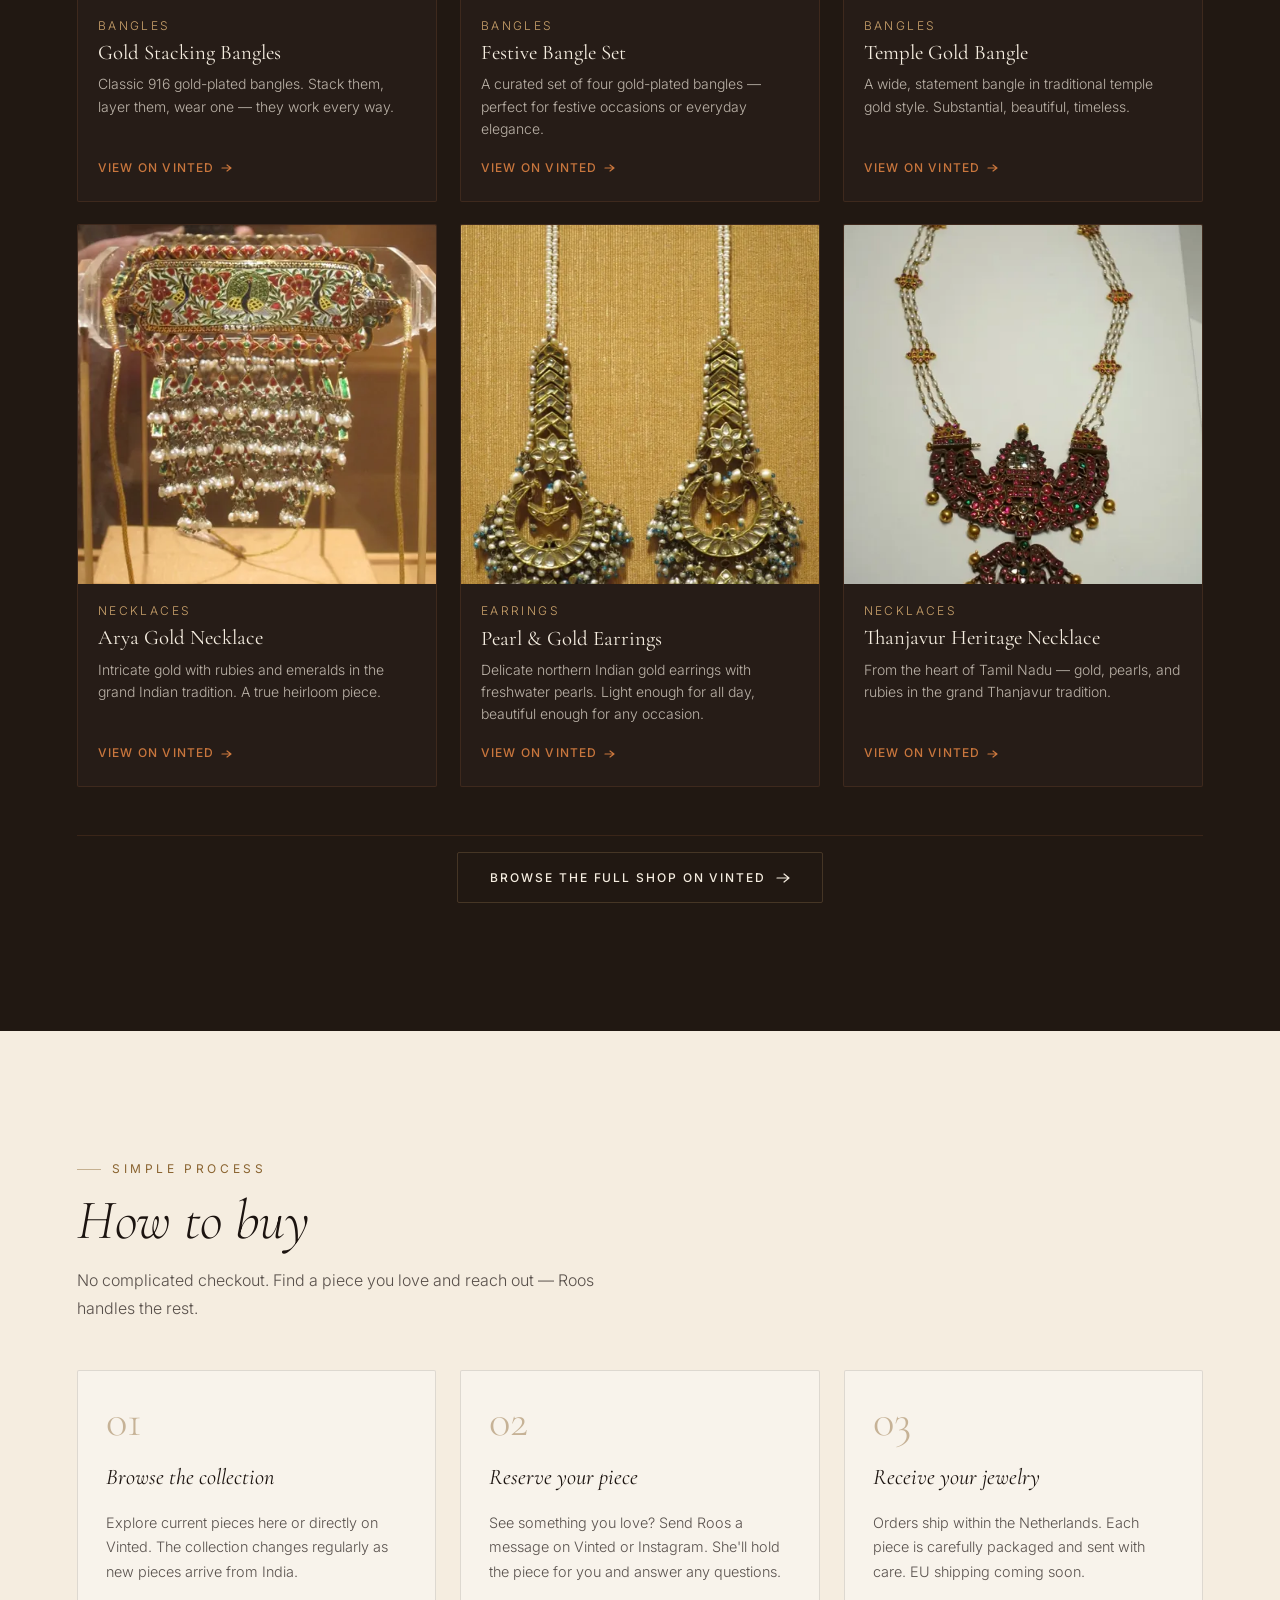
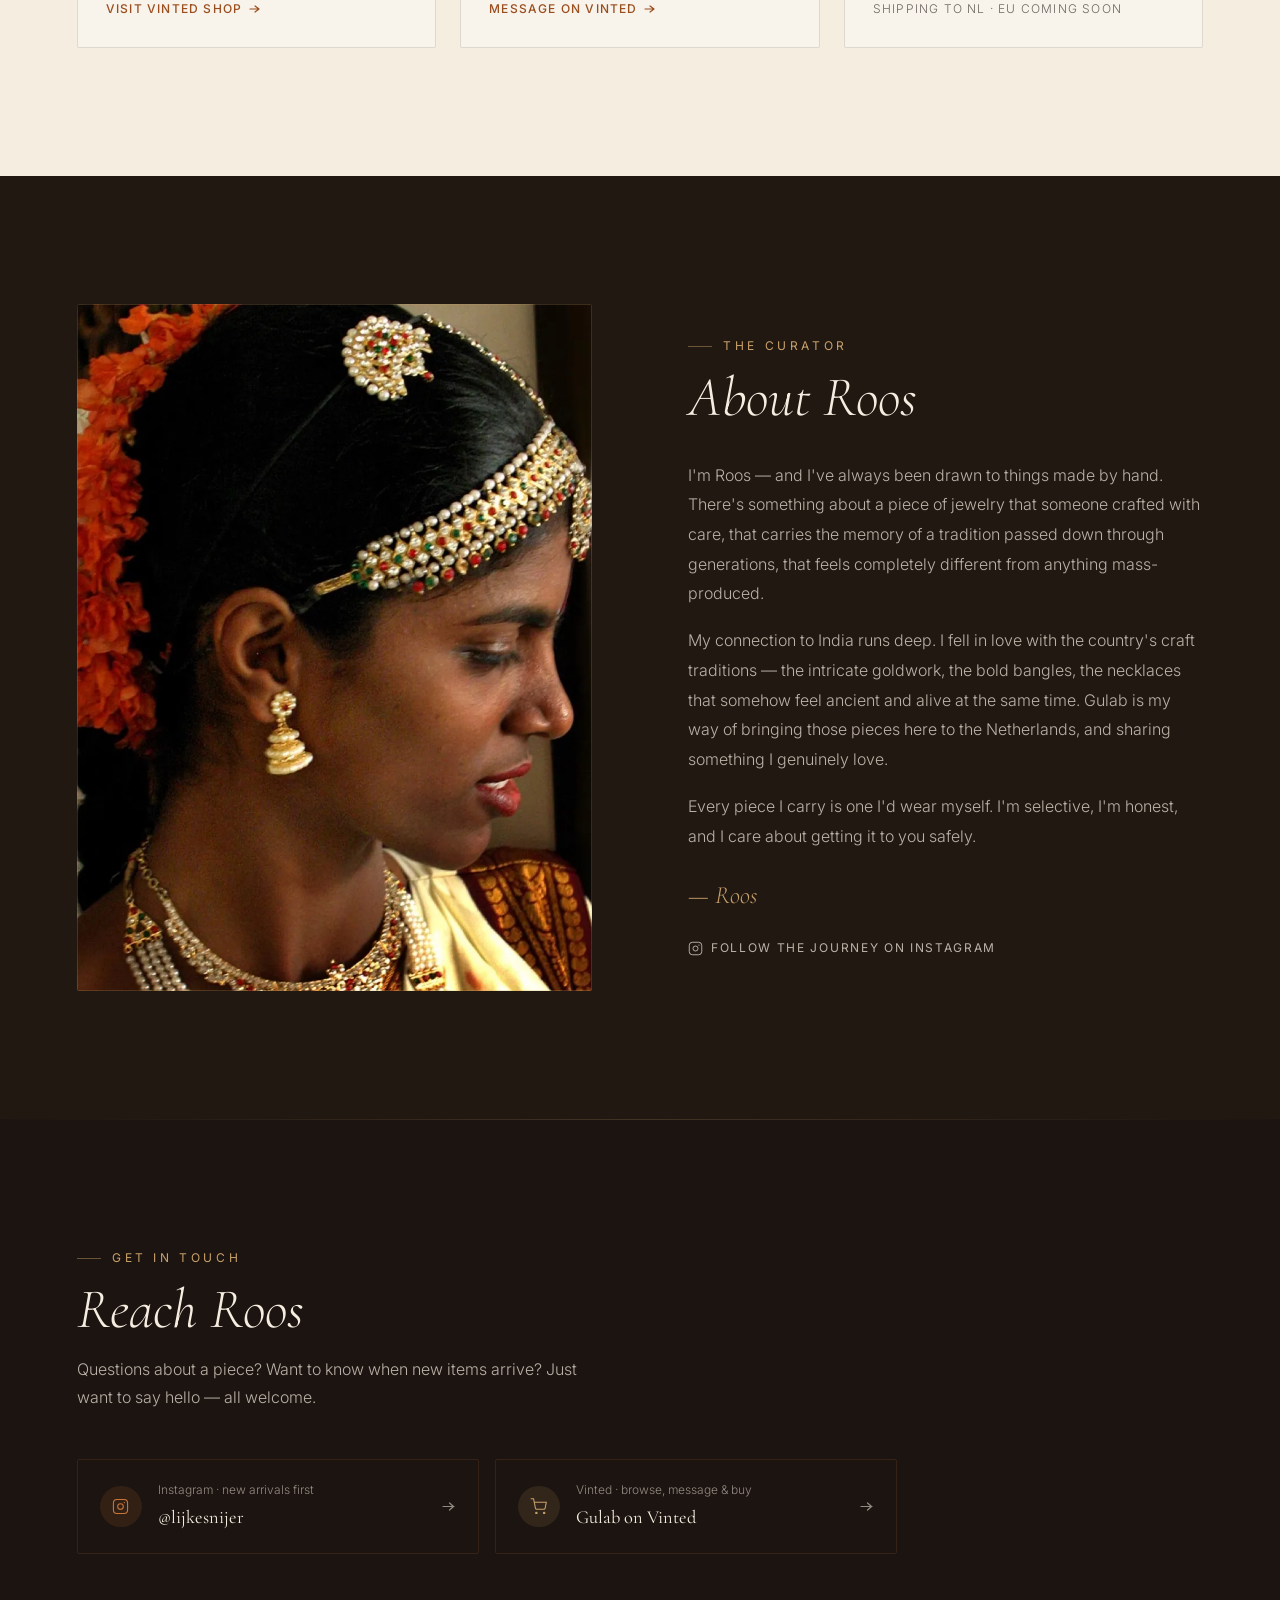
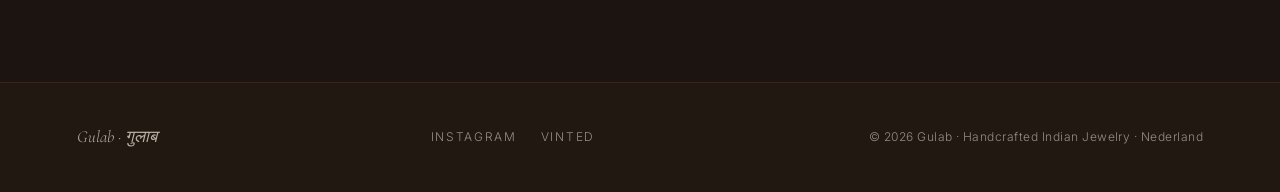
==== commit 26e3c041: "Site polish: fix mobile menu, a11y, sharing tags, image weight - Fix mobile menu: overlay no longer " ====
--- a/index.html
+++ b/index.html
@@ -5,10 +5,51 @@
   <meta name="viewport" content="width=device-width, initial-scale=1.0">
   <title>Gulab — Handcrafted Indian Jewelry in Nederland</title>
   <meta name="description" content="Curated handcrafted jewelry from India. Bangles, necklaces, and gold-plated pieces — available in the Netherlands.">
+  <meta name="theme-color" content="#1C1410">
+
+  <!-- Social sharing -->
+  <meta property="og:type" content="website">
+  <meta property="og:site_name" content="Gulab">
   <meta property="og:title" content="Gulab — Handcrafted Indian Jewelry">
   <meta property="og:description" content="Curated handcrafted jewelry from India, available in Nederland.">
-  <meta property="og:type" content="website">
-  <link rel="canonical" href="https://gulabcurates.com">
+  <meta property="og:url" content="https://mirrrad.github.io/gulab/">
+  <meta property="og:image" content="https://mirrrad.github.io/gulab/assets/og-image.jpg">
+  <meta property="og:image:width" content="1200">
+  <meta property="og:image:height" content="630">
+  <meta property="og:image:alt" content="Gulab — Handpicked from India. Worn in Nederland.">
+  <meta property="og:locale" content="en_GB">
+  <meta name="twitter:card" content="summary_large_image">
+  <meta name="twitter:title" content="Gulab — Handcrafted Indian Jewelry">
+  <meta name="twitter:description" content="Curated handcrafted jewelry from India, available in Nederland.">
+  <meta name="twitter:image" content="https://mirrrad.github.io/gulab/assets/og-image.jpg">
+
+  <!-- Icons -->
+  <link rel="icon" href="favicon.ico" sizes="any">
+  <link rel="icon" type="image/png" sizes="32x32" href="assets/favicon-32.png">
+  <link rel="apple-touch-icon" href="assets/apple-touch-icon.png">
+
+  <!-- Structured data -->
+  <script type="application/ld+json">
+  {
+    "@context": "https://schema.org",
+    "@type": "Organization",
+    "name": "Gulab",
+    "alternateName": "गुलाब",
+    "url": "https://mirrrad.github.io/gulab/",
+    "logo": "https://mirrrad.github.io/gulab/assets/icon-512.png",
+    "description": "Curated handcrafted jewelry from India, available in the Netherlands.",
+    "areaServed": "NL",
+    "sameAs": [
+      "https://www.instagram.com/lijkesnijer",
+      "https://www.vinted.nl/member/27795555-roos123456"
+    ]
+  }
+  </script>
+
+  <!-- Hero image: start fetching before CSS/fonts -->
+  <link rel="preload" as="image" type="image/webp"
+        imagesrcset="assets/images/hero-dancer-800.webp 800w, assets/images/hero-dancer-1400.webp 1400w"
+        imagesizes="100vw" fetchpriority="high">
 
   <!-- Fonts -->
   <link rel="preconnect" href="https://fonts.googleapis.com">
@@ -23,18 +64,22 @@
       --bg:           #1C1410;
       --bg-card:      #261C17;
       --bg-section:   #211812;
+      --cream:        #F5EDE0;
       --text:         #F5EDE0;
-      --text-muted:   rgba(245, 237, 224, 0.55);
-      --text-dim:     rgba(245, 237, 224, 0.32);
+      --text-muted:   rgba(245, 237, 224, 0.72);  /* ~9:1 on --bg */
+      --text-dim:     rgba(245, 237, 224, 0.55);  /* ~5.2:1 — AA for small text */
       --accent:       #C9763D;
       --accent-hover: #D9834A;
+      --on-accent:    #1C1410;
       --gold:         #C9A16B;
       --border:       rgba(201, 118, 61, 0.15);
       --border-gold:  rgba(201, 161, 107, 0.22);
+      --focus:        #C9A16B;
       --serif:        "Cormorant Garamond", Georgia, serif;
       --sans:         "Inter", -apple-system, BlinkMacSystemFont, system-ui, sans-serif;
       --ease:         0.3s ease;
       --radius:       2px;
+      --label:        0.75rem;  /* smallest UI text size (12px) */
     }
 
     /* =====================
@@ -54,7 +99,26 @@
     }
     img { display: block; max-width: 100%; height: auto; }
     a { color: inherit; text-decoration: none; }
-    button { cursor: pointer; border: none; background: none; font-family: inherit; }
+    button { cursor: pointer; border: none; background: none; font-family: inherit; color: inherit; }
+
+    :focus-visible {
+      outline: 2px solid var(--focus);
+      outline-offset: 3px;
+      border-radius: var(--radius);
+    }
+
+    .skip-link {
+      position: absolute;
+      left: 1rem;
+      top: -4rem;
+      z-index: 300;
+      background: var(--cream);
+      color: var(--bg);
+      padding: 0.6rem 1rem;
+      font-size: var(--label);
+      font-weight: 500;
+    }
+    .skip-link:focus { top: 1rem; }
 
     @media (prefers-reduced-motion: reduce) {
       *, *::before, *::after { animation-duration: 0.01ms !important; transition-duration: 0.01ms !important; }
@@ -91,10 +155,9 @@
     }
     .nav-logo-sub {
       font-family: var(--serif);
-      font-size: 0.62rem;
+      font-size: 0.75rem;
       letter-spacing: 0.22em;
       color: var(--gold);
-      opacity: 0.75;
       margin-top: 2px;
     }
     .nav-logo:hover .nav-logo-main { opacity: 0.75; }
@@ -106,30 +169,29 @@
       list-style: none;
     }
     .nav-links a {
-      font-size: 0.68rem;
+      font-size: var(--label);
       font-weight: 400;
-      letter-spacing: 0.2em;
+      letter-spacing: 0.18em;
       text-transform: uppercase;
       color: var(--text-muted);
-      transition: color var(--ease);
+      transition: color var(--ease), background var(--ease);
     }
     .nav-links a:hover { color: var(--text); }
-    .nav-cta {
-      color: var(--accent) !important;
+    .nav-links .nav-cta {
+      color: var(--accent);
       border: 1px solid var(--accent);
       padding: 0.45rem 0.9rem;
       border-radius: var(--radius);
-      transition: background var(--ease), color var(--ease) !important;
-    }
-    .nav-cta:hover { background: var(--accent); color: var(--bg) !important; }
+    }
+    .nav-links .nav-cta:hover { background: var(--accent); color: var(--on-accent); }
 
     /* Hamburger */
     .nav-toggle {
       display: none;
       flex-direction: column;
       gap: 5px;
-      padding: 4px;
-      z-index: 200;
+      padding: 10px;
+      margin-right: -10px;
     }
     .nav-toggle span {
       display: block;
@@ -142,13 +204,13 @@
     .nav-toggle.open span:nth-child(2) { opacity: 0; }
     .nav-toggle.open span:nth-child(3) { transform: translateY(-6.5px) rotate(-45deg); }
 
-    /* Mobile overlay */
+    /* Mobile overlay — sits BELOW the nav bar (z 100) so the logo and close button stay visible and tappable */
     .nav-mobile {
       display: none;
       position: fixed;
       inset: 0;
       background: var(--bg);
-      z-index: 150;
+      z-index: 90;
       flex-direction: column;
       align-items: center;
       justify-content: center;
@@ -181,12 +243,14 @@
       align-items: flex-end;
       overflow: hidden;
     }
-    .hero-bg {
+    .hero-bg,
+    .hero-bg img {
       position: absolute;
       inset: 0;
-      background-image: url('assets/images/hero-dancer.jpg');
-      background-size: cover;
-      background-position: center 20%;
+      width: 100%;
+      height: 100%;
+      object-fit: cover;
+      object-position: center 20%;
       z-index: 0;
     }
     .hero-overlay {
@@ -208,9 +272,9 @@
       padding: clamp(2rem, 6vw, 4rem) clamp(1.5rem, 6vw, 5rem) clamp(3.5rem, 9vw, 6rem);
     }
     .hero-eyebrow {
-      font-size: clamp(0.58rem, 1.4vw, 0.7rem);
+      font-size: var(--label);
       font-weight: 400;
-      letter-spacing: 0.35em;
+      letter-spacing: 0.3em;
       text-transform: uppercase;
       color: var(--gold);
       margin-bottom: 1rem;
@@ -239,7 +303,7 @@
       animation: fadeUp 0.8s ease 0.38s both;
     }
     .hero-tagline {
-      font-size: clamp(0.85rem, 2vw, 1rem);
+      font-size: clamp(0.95rem, 2vw, 1.05rem);
       font-weight: 300;
       color: var(--text-muted);
       letter-spacing: 0.04em;
@@ -256,27 +320,14 @@
       animation: fadeUp 0.8s ease 0.65s both;
     }
 
-    /* Scroll indicator */
+    /* Scroll indicator (decorative) */
     .hero-scroll {
       position: absolute;
       bottom: 2.5rem;
       right: clamp(1.5rem, 5vw, 3.5rem);
       z-index: 2;
-      display: flex;
-      flex-direction: column;
-      align-items: center;
-      gap: 0.6rem;
-      color: var(--text-dim);
-    }
-    .hero-scroll span {
-      font-size: 0.55rem;
-      letter-spacing: 0.28em;
-      text-transform: uppercase;
-      writing-mode: vertical-rl;
-    }
-    .hero-scroll-line {
       width: 1px;
-      height: 2.5rem;
+      height: 3rem;
       background: linear-gradient(to bottom, var(--gold), transparent);
       animation: scrollPulse 2.2s ease-in-out infinite;
     }
@@ -292,13 +343,13 @@
       display: inline-flex;
       align-items: center;
       gap: 0.6rem;
-      font-size: 0.7rem;
+      font-size: var(--label);
       font-weight: 500;
-      letter-spacing: 0.15em;
+      letter-spacing: 0.14em;
       text-transform: uppercase;
-      color: var(--bg);
+      color: var(--on-accent);
       background: var(--accent);
-      padding: 0.85rem 1.75rem;
+      padding: 0.9rem 1.75rem;
       border-radius: var(--radius);
       transition: background var(--ease), transform var(--ease);
     }
@@ -308,11 +359,12 @@
       display: inline-flex;
       align-items: center;
       gap: 0.5rem;
-      font-size: 0.68rem;
+      font-size: var(--label);
       font-weight: 400;
       letter-spacing: 0.14em;
       text-transform: uppercase;
       color: var(--text-muted);
+      padding: 0.9rem 0;
       transition: color var(--ease);
     }
     .btn-ghost:hover { color: var(--text); }
@@ -323,9 +375,9 @@
       display: inline-flex;
       align-items: center;
       gap: 0.6rem;
-      font-size: 0.7rem;
+      font-size: var(--label);
       font-weight: 500;
-      letter-spacing: 0.18em;
+      letter-spacing: 0.16em;
       text-transform: uppercase;
       color: var(--text);
       border: 1px solid var(--border-gold);
@@ -339,15 +391,29 @@
       background: rgba(201, 161, 107, 0.06);
     }
 
+    /* Arrow-style text links (cards, steps) */
+    .text-link {
+      display: inline-flex;
+      align-items: center;
+      gap: 0.4rem;
+      font-size: var(--label);
+      font-weight: 500;
+      letter-spacing: 0.1em;
+      text-transform: uppercase;
+      color: var(--accent);
+      transition: gap var(--ease);
+    }
+    .text-link:hover { gap: 0.65rem; }
+
     /* =====================
        SECTION BASE
     ===================== */
     section { padding: clamp(4rem, 10vw, 8rem) clamp(1.5rem, 6vw, 5rem); }
 
     .section-eyebrow {
-      font-size: 0.62rem;
+      font-size: var(--label);
       font-weight: 400;
-      letter-spacing: 0.35em;
+      letter-spacing: 0.3em;
       text-transform: uppercase;
       color: var(--gold);
       margin-bottom: 0.65rem;
@@ -373,7 +439,7 @@
       margin-bottom: 0.9rem;
     }
     .section-sub {
-      font-size: clamp(0.85rem, 2vw, 0.93rem);
+      font-size: clamp(0.92rem, 2vw, 1rem);
       color: var(--text-muted);
       max-width: 52ch;
       line-height: 1.75;
@@ -381,6 +447,21 @@
     .divider {
       height: 1px;
       background: linear-gradient(to right, transparent, var(--border-gold), transparent);
+    }
+
+    /* Light section — re-scopes the tokens so every component inside flips to dark-on-cream */
+    .section-light {
+      --text:        #1C1410;
+      --text-muted:  rgba(28, 20, 16, 0.72);  /* ~6.7:1 on cream */
+      --text-dim:    rgba(28, 20, 16, 0.62);  /* ~4.8:1 on cream */
+      --accent:      #9A4E1E;                 /* darker saffron — 5.2:1 on cream */
+      --accent-hover:#7F3F17;
+      --gold:        #8A6430;                 /* 4.6:1 on cream */
+      --border:      rgba(28, 20, 16, 0.12);
+      --border-gold: rgba(138, 100, 48, 0.4);
+      --focus:       #9A4E1E;
+      background: var(--cream);
+      color: var(--text);
     }
 
     /* =====================
@@ -388,21 +469,7 @@
     ===================== */
     #collection { background: var(--bg-section); }
 
-    .collection-header {
-      display: flex;
-      align-items: flex-end;
-      justify-content: space-between;
-      gap: 1rem;
-      margin-bottom: clamp(2rem, 5vw, 3rem);
-      flex-wrap: wrap;
-    }
-    .collection-note {
-      font-size: 0.68rem;
-      letter-spacing: 0.1em;
-      color: var(--text-dim);
-      text-align: right;
-      line-height: 1.6;
-    }
+    .collection-header { margin-bottom: clamp(2rem, 5vw, 3rem); }
     .collection-grid {
       display: grid;
       grid-template-columns: repeat(auto-fill, minmax(min(100%, 270px), 1fr));
@@ -410,6 +477,7 @@
       margin-bottom: 3rem;
     }
     .piece-card {
+      position: relative;
       display: flex;
       flex-direction: column;
       background: var(--bg-card);
@@ -418,7 +486,8 @@
       overflow: hidden;
       transition: transform var(--ease), border-color var(--ease), box-shadow var(--ease);
     }
-    .piece-card:hover {
+    .piece-card:hover,
+    .piece-card:focus-within {
       transform: translateY(-5px);
       border-color: var(--border-gold);
       box-shadow: 0 20px 50px rgba(0,0,0,0.45);
@@ -432,52 +501,50 @@
     }
     .piece-card:hover .piece-image img { transform: scale(1.05); }
     .piece-info {
-      padding: 1rem 1.25rem 1.35rem;
+      padding: 1.1rem 1.25rem 1.4rem;
       display: flex;
       flex-direction: column;
       gap: 0.3rem;
       flex: 1;
     }
     .piece-label {
-      font-size: 0.58rem;
-      letter-spacing: 0.28em;
+      font-size: var(--label);
+      letter-spacing: 0.2em;
       text-transform: uppercase;
       color: var(--gold);
-      opacity: 0.75;
     }
     .piece-name {
       font-family: var(--serif);
-      font-size: 1.1rem;
+      font-size: 1.3rem;
       font-weight: 400;
       color: var(--text);
       line-height: 1.2;
     }
     .piece-desc {
-      font-size: 0.77rem;
+      font-size: 0.875rem;
       color: var(--text-muted);
-      line-height: 1.55;
+      line-height: 1.6;
       flex: 1;
       margin-top: 0.15rem;
     }
-    .piece-link {
-      display: inline-flex;
-      align-items: center;
-      gap: 0.4rem;
-      font-size: 0.66rem;
-      font-weight: 500;
-      letter-spacing: 0.12em;
-      text-transform: uppercase;
-      color: var(--accent);
-      margin-top: 0.8rem;
-      transition: gap var(--ease);
-    }
-    .piece-link:hover { gap: 0.65rem; }
+    .piece-card .text-link { margin-top: 0.8rem; align-self: flex-start; }
+    /* Stretch the card's link over the whole card so any tap opens it */
+    .piece-card .text-link::after {
+      content: '';
+      position: absolute;
+      inset: 0;
+      z-index: 1;
+    }
+    .piece-card .text-link:focus-visible { outline: none; }
+    .piece-card .text-link:focus-visible::after {
+      outline: 2px solid var(--focus);
+      outline-offset: -2px;
+    }
     .collection-footer { text-align: center; padding-top: 1rem; border-top: 1px solid var(--border); }
 
     /* =====================
        HOW TO BUY
     ===================== */
-    #how { background: var(--bg); }
     .how-grid {
       display: grid;
       grid-template-columns: repeat(auto-fit, minmax(220px, 1fr));
@@ -491,6 +558,7 @@
       padding: 1.75rem;
       border: 1px solid var(--border);
       border-radius: var(--radius);
+      background: rgba(255, 255, 255, 0.35);
       transition: border-color var(--ease);
     }
     .how-step:hover { border-color: var(--border-gold); }
@@ -499,35 +567,30 @@
       font-size: 2.8rem;
       font-weight: 300;
       color: var(--gold);
-      opacity: 0.28;
+      opacity: 0.45;
       line-height: 1;
     }
     .how-title {
       font-family: var(--serif);
-      font-size: 1.25rem;
+      font-size: 1.4rem;
       font-weight: 400;
       font-style: italic;
       color: var(--text);
     }
     .how-desc {
-      font-size: 0.8rem;
+      font-size: 0.9rem;
       color: var(--text-muted);
       line-height: 1.7;
       flex: 1;
     }
-    .how-action {
-      display: inline-flex;
-      align-items: center;
-      gap: 0.4rem;
-      font-size: 0.66rem;
-      font-weight: 500;
-      letter-spacing: 0.12em;
+    .how-step .text-link { margin-top: auto; }
+    .how-note {
+      margin-top: auto;
+      font-size: var(--label);
+      letter-spacing: 0.1em;
       text-transform: uppercase;
-      color: var(--accent);
-      margin-top: auto;
-      transition: gap var(--ease);
-    }
-    .how-action:hover { gap: 0.65rem; }
+      color: var(--text-dim);
+    }
 
     /* =====================
        ABOUT
@@ -560,7 +623,7 @@
     }
     .about-content { display: flex; flex-direction: column; gap: 1.1rem; }
     .about-body {
-      font-size: clamp(0.87rem, 2vw, 0.93rem);
+      font-size: clamp(0.95rem, 2vw, 1rem);
       color: var(--text-muted);
       line-height: 1.85;
     }
@@ -576,22 +639,19 @@
       display: inline-flex;
       align-items: center;
       gap: 0.5rem;
-      font-size: 0.68rem;
+      font-size: var(--label);
       font-weight: 400;
-      letter-spacing: 0.15em;
+      letter-spacing: 0.14em;
       text-transform: uppercase;
-      color: var(--text-dim);
+      color: var(--text-muted);
       transition: color var(--ease);
       margin-top: 0.3rem;
+      align-self: flex-start;
     }
     .about-instagram:hover { color: var(--text); }
 
     @media (max-width: 768px) {
-      #about {
-        grid-template-columns: 1fr;
-        padding-left: clamp(1.5rem, 6vw, 5rem);
-        padding-right: clamp(1.5rem, 6vw, 5rem);
-      }
+      #about { grid-template-columns: 1fr; }
       .about-image-wrap { aspect-ratio: 4 / 3; max-height: 340px; }
     }
 
@@ -599,19 +659,18 @@
        CONTACT
     ===================== */
     #contact { background: var(--bg); }
-    .contact-grid {
+    .contact-channels {
       display: grid;
-      grid-template-columns: 1fr 1fr;
-      gap: clamp(2.5rem, 7vw, 5rem);
+      grid-template-columns: repeat(auto-fit, minmax(min(100%, 300px), 1fr));
+      gap: 1rem;
       margin-top: 3rem;
-      align-items: start;
-    }
-    .contact-channels { display: flex; flex-direction: column; gap: 1rem; }
+      max-width: 820px;
+    }
     .contact-channel {
       display: flex;
       align-items: center;
       gap: 1rem;
-      padding: 1.15rem 1.35rem;
+      padding: 1.25rem 1.4rem;
       border: 1px solid var(--border);
       border-radius: var(--radius);
       transition: border-color var(--ease), background var(--ease);
@@ -621,81 +680,30 @@
       background: rgba(201, 161, 107, 0.04);
     }
     .contact-icon {
-      width: 2.4rem;
-      height: 2.4rem;
+      width: 2.6rem;
+      height: 2.6rem;
       border-radius: 50%;
       display: flex;
       align-items: center;
       justify-content: center;
       flex-shrink: 0;
     }
-    .contact-icon.instagram { background: rgba(201, 118, 61, 0.1);  color: var(--accent); }
-    .contact-icon.vinted    { background: rgba(201, 161, 107, 0.1); color: var(--gold); }
+    .contact-icon.instagram { background: rgba(201, 118, 61, 0.12); color: var(--accent); }
+    .contact-icon.vinted    { background: rgba(201, 161, 107, 0.12); color: var(--gold); }
     .contact-channel-info { flex: 1; }
     .contact-channel-label {
-      font-size: 0.6rem;
-      letter-spacing: 0.22em;
-      text-transform: uppercase;
+      font-size: var(--label);
       color: var(--text-dim);
-      margin-bottom: 0.15rem;
+      margin-bottom: 0.1rem;
     }
     .contact-channel-value {
       font-family: var(--serif);
-      font-size: 1rem;
+      font-size: 1.15rem;
       font-weight: 400;
       color: var(--text);
     }
     .contact-arrow { color: var(--text-dim); transition: color var(--ease), transform var(--ease); }
     .contact-channel:hover .contact-arrow { color: var(--gold); transform: translateX(3px); }
-
-    /* Form */
-    .contact-form { display: flex; flex-direction: column; gap: 1rem; }
-    .form-group { display: flex; flex-direction: column; gap: 0.4rem; }
-    .form-label {
-      font-size: 0.6rem;
-      letter-spacing: 0.2em;
-      text-transform: uppercase;
-      color: var(--text-dim);
-    }
-    .form-input, .form-textarea {
-      background: var(--bg-card);
-      border: 1px solid var(--border);
-      border-radius: var(--radius);
-      color: var(--text);
-      font-family: var(--sans);
-      font-size: 0.88rem;
-      font-weight: 300;
-      padding: 0.8rem 1rem;
-      width: 100%;
-      transition: border-color var(--ease);
-      outline: none;
-    }
-    .form-input::placeholder, .form-textarea::placeholder { color: var(--text-dim); }
-    .form-input:focus, .form-textarea:focus { border-color: var(--gold); }
-    .form-textarea { resize: vertical; min-height: 120px; }
-    .form-submit {
-      display: inline-flex;
-      align-items: center;
-      justify-content: center;
-      gap: 0.6rem;
-      font-size: 0.7rem;
-      font-weight: 500;
-      letter-spacing: 0.18em;
-      text-transform: uppercase;
-      color: var(--bg);
-      background: var(--accent);
-      padding: 0.9rem 1.5rem;
-      border-radius: var(--radius);
-      border: none;
-      font-family: var(--sans);
-      cursor: pointer;
-      transition: background var(--ease);
-    }
-    .form-submit:hover { background: var(--accent-hover); }
-
-    @media (max-width: 768px) {
-      .contact-grid { grid-template-columns: 1fr; }
-    }
 
     /* =====================
        FOOTER
@@ -712,25 +720,24 @@
     }
     .footer-brand {
       font-family: var(--serif);
-      font-size: 1rem;
+      font-size: 1.05rem;
       font-weight: 300;
       font-style: italic;
       color: var(--text-muted);
     }
     .footer-links { display: flex; align-items: center; gap: 1.5rem; }
     .footer-links a {
-      font-size: 0.63rem;
-      letter-spacing: 0.15em;
+      font-size: var(--label);
+      letter-spacing: 0.14em;
       text-transform: uppercase;
       color: var(--text-dim);
       transition: color var(--ease);
     }
     .footer-links a:hover { color: var(--gold); }
     .footer-meta {
-      font-size: 0.68rem;
+      font-size: var(--label);
       color: var(--text-dim);
       letter-spacing: 0.04em;
-      text-align: right;
       line-height: 1.55;
     }
 
@@ -746,11 +753,13 @@
 
 <body>
 
+  <a class="skip-link" href="#collection">Skip to the collection</a>
+
   <!-- NAVIGATION -->
   <nav class="nav" id="nav" aria-label="Main navigation">
-    <a href="#" class="nav-logo" aria-label="Gulab — home">
+    <a href="#home" class="nav-logo" aria-label="Gulab — home">
       <span class="nav-logo-main">Gulab</span>
-      <span class="nav-logo-sub">गुलाब</span>
+      <span class="nav-logo-sub" lang="hi">गुलाब</span>
     </a>
     <ul class="nav-links" role="list">
       <li><a href="#collection">Collection</a></li>
@@ -758,13 +767,13 @@
       <li><a href="#about">About</a></li>
       <li><a href="#contact" class="nav-cta">Contact</a></li>
     </ul>
-    <button class="nav-toggle" id="navToggle" aria-label="Open menu" aria-expanded="false">
+    <button class="nav-toggle" id="navToggle" aria-label="Open menu" aria-expanded="false" aria-controls="navMobile">
       <span></span><span></span><span></span>
     </button>
   </nav>
 
   <!-- Mobile overlay -->
-  <div class="nav-mobile" id="navMobile" role="dialog" aria-label="Navigation menu">
+  <div class="nav-mobile" id="navMobile" aria-label="Navigation menu">
     <a href="#collection">Collection</a>
     <a href="#how">How to buy</a>
     <a href="#about">About</a>
@@ -774,8 +783,15 @@
   <main>
 
     <!-- HERO -->
-    <section class="hero" id="home" aria-label="Hero">
-      <div class="hero-bg" role="img" aria-label="Indian dancer adorned in traditional gold jewelry"></div>
+    <section class="hero" id="home" aria-label="Introduction">
+      <picture class="hero-bg">
+        <source type="image/webp"
+                srcset="assets/images/hero-dancer-800.webp 800w, assets/images/hero-dancer-1400.webp 1400w"
+                sizes="100vw">
+        <img src="assets/images/hero-dancer.jpg" width="1400" height="994"
+             alt="Close-up of traditional Indian gold and ruby head jewelry"
+             fetchpriority="high" decoding="async">
+      </picture>
       <div class="hero-overlay"></div>
       <div class="hero-content">
         <p class="hero-eyebrow">Handcrafted Indian Jewelry</p>
@@ -796,123 +812,123 @@
           </a>
         </div>
       </div>
-      <div class="hero-scroll" aria-hidden="true">
-        <div class="hero-scroll-line"></div>
-        <span>Scroll</span>
-      </div>
+      <div class="hero-scroll" aria-hidden="true"></div>
     </section>
 
     <!-- COLLECTION -->
     <section id="collection" aria-labelledby="collection-heading">
       <div class="collection-header">
-        <div>
-          <p class="section-eyebrow">Current pieces</p>
-          <h2 class="section-heading" id="collection-heading">The collection</h2>
-          <p class="section-sub">Each piece is handpicked directly from artisans in India — limited quantities, always rotating.</p>
-        </div>
-        <p class="collection-note">Updated regularly<br>Available on Vinted</p>
+        <p class="section-eyebrow">Current pieces</p>
+        <h2 class="section-heading" id="collection-heading">The collection</h2>
+        <p class="section-sub">Each piece is handpicked directly from artisans in India — limited quantities, always rotating.</p>
       </div>
 
       <div class="collection-grid">
 
         <article class="piece-card">
           <div class="piece-image">
-            <img src="assets/images/collection/bangles-gold.jpg" alt="Gold stacking bangles" loading="lazy">
+            <picture>
+              <source type="image/webp" srcset="assets/images/collection/bangles-gold-480.webp 480w, assets/images/collection/bangles-gold-800.webp 800w" sizes="(max-width: 640px) 100vw, 400px">
+              <img src="assets/images/collection/bangles-gold.jpg" width="800" height="723" alt="Gold stacking bangles" loading="lazy" decoding="async">
+            </picture>
           </div>
           <div class="piece-info">
             <span class="piece-label">Bangles</span>
             <h3 class="piece-name">Gold Stacking Bangles</h3>
             <p class="piece-desc">Classic 916 gold-plated bangles. Stack them, layer them, wear one — they work every way.</p>
-            <a href="https://www.vinted.nl/member/27795555-roos123456" target="_blank" rel="noopener" class="piece-link">
+            <a href="https://www.vinted.nl/member/27795555-roos123456" target="_blank" rel="noopener" class="text-link" aria-label="View Gold Stacking Bangles on Vinted">
               View on Vinted
-              <svg width="11" height="8" viewBox="0 0 11 8" fill="none" aria-hidden="true">
-                <path d="M1 4h9M6 1l4 3-4 3" stroke="currentColor" stroke-width="1.2" stroke-linecap="round" stroke-linejoin="round"/>
-              </svg>
+              <svg width="11" height="8" viewBox="0 0 11 8" fill="none" aria-hidden="true"><path d="M1 4h9M6 1l4 3-4 3" stroke="currentColor" stroke-width="1.2" stroke-linecap="round" stroke-linejoin="round"/></svg>
             </a>
           </div>
         </article>
 
         <article class="piece-card">
           <div class="piece-image">
-            <img src="assets/images/collection/bangles-4.jpg" alt="Set of four festive gold bangles" loading="lazy">
+            <picture>
+              <source type="image/webp" srcset="assets/images/collection/bangles-4-480.webp 480w, assets/images/collection/bangles-4-800.webp 800w" sizes="(max-width: 640px) 100vw, 400px">
+              <img src="assets/images/collection/bangles-4.jpg" width="800" height="600" alt="Set of four festive gold bangles" loading="lazy" decoding="async">
+            </picture>
           </div>
           <div class="piece-info">
             <span class="piece-label">Bangles</span>
             <h3 class="piece-name">Festive Bangle Set</h3>
             <p class="piece-desc">A curated set of four gold-plated bangles — perfect for festive occasions or everyday elegance.</p>
-            <a href="https://www.vinted.nl/member/27795555-roos123456" target="_blank" rel="noopener" class="piece-link">
+            <a href="https://www.vinted.nl/member/27795555-roos123456" target="_blank" rel="noopener" class="text-link" aria-label="View Festive Bangle Set on Vinted">
               View on Vinted
-              <svg width="11" height="8" viewBox="0 0 11 8" fill="none" aria-hidden="true">
-                <path d="M1 4h9M6 1l4 3-4 3" stroke="currentColor" stroke-width="1.2" stroke-linecap="round" stroke-linejoin="round"/>
-              </svg>
+              <svg width="11" height="8" viewBox="0 0 11 8" fill="none" aria-hidden="true"><path d="M1 4h9M6 1l4 3-4 3" stroke="currentColor" stroke-width="1.2" stroke-linecap="round" stroke-linejoin="round"/></svg>
             </a>
           </div>
         </article>
 
         <article class="piece-card">
           <div class="piece-image">
-            <img src="assets/images/collection/bangle-single.jpg" alt="Wide temple gold bangle" loading="lazy">
+            <picture>
+              <source type="image/webp" srcset="assets/images/collection/bangle-single-480.webp 480w, assets/images/collection/bangle-single-800.webp 800w" sizes="(max-width: 640px) 100vw, 400px">
+              <img src="assets/images/collection/bangle-single.jpg" width="800" height="600" alt="Wide temple gold bangle" loading="lazy" decoding="async">
+            </picture>
           </div>
           <div class="piece-info">
             <span class="piece-label">Bangles</span>
             <h3 class="piece-name">Temple Gold Bangle</h3>
             <p class="piece-desc">A wide, statement bangle in traditional temple gold style. Substantial, beautiful, timeless.</p>
-            <a href="https://www.vinted.nl/member/27795555-roos123456" target="_blank" rel="noopener" class="piece-link">
+            <a href="https://www.vinted.nl/member/27795555-roos123456" target="_blank" rel="noopener" class="text-link" aria-label="View Temple Gold Bangle on Vinted">
               View on Vinted
-              <svg width="11" height="8" viewBox="0 0 11 8" fill="none" aria-hidden="true">
-                <path d="M1 4h9M6 1l4 3-4 3" stroke="currentColor" stroke-width="1.2" stroke-linecap="round" stroke-linejoin="round"/>
-              </svg>
+              <svg width="11" height="8" viewBox="0 0 11 8" fill="none" aria-hidden="true"><path d="M1 4h9M6 1l4 3-4 3" stroke="currentColor" stroke-width="1.2" stroke-linecap="round" stroke-linejoin="round"/></svg>
             </a>
           </div>
         </article>
 
         <article class="piece-card">
           <div class="piece-image">
-            <img src="assets/images/collection/necklace-arya.jpg" alt="Traditional gold necklace with rubies and emeralds" loading="lazy">
+            <picture>
+              <source type="image/webp" srcset="assets/images/collection/necklace-arya-480.webp 480w, assets/images/collection/necklace-arya-800.webp 800w" sizes="(max-width: 640px) 100vw, 400px">
+              <img src="assets/images/collection/necklace-arya.jpg" width="800" height="734" alt="Traditional gold necklace with rubies and emeralds" loading="lazy" decoding="async">
+            </picture>
           </div>
           <div class="piece-info">
             <span class="piece-label">Necklaces</span>
             <h3 class="piece-name">Arya Gold Necklace</h3>
             <p class="piece-desc">Intricate gold with rubies and emeralds in the grand Indian tradition. A true heirloom piece.</p>
-            <a href="https://www.vinted.nl/member/27795555-roos123456" target="_blank" rel="noopener" class="piece-link">
+            <a href="https://www.vinted.nl/member/27795555-roos123456" target="_blank" rel="noopener" class="text-link" aria-label="View Arya Gold Necklace on Vinted">
               View on Vinted
-              <svg width="11" height="8" viewBox="0 0 11 8" fill="none" aria-hidden="true">
-                <path d="M1 4h9M6 1l4 3-4 3" stroke="currentColor" stroke-width="1.2" stroke-linecap="round" stroke-linejoin="round"/>
-              </svg>
+              <svg width="11" height="8" viewBox="0 0 11 8" fill="none" aria-hidden="true"><path d="M1 4h9M6 1l4 3-4 3" stroke="currentColor" stroke-width="1.2" stroke-linecap="round" stroke-linejoin="round"/></svg>
             </a>
           </div>
         </article>
 
         <article class="piece-card">
           <div class="piece-image">
-            <img src="assets/images/collection/earrings-gold.jpg" alt="Gold earrings with pearls from northern India" loading="lazy">
+            <picture>
+              <source type="image/webp" srcset="assets/images/collection/earrings-gold-480.webp 480w, assets/images/collection/earrings-gold-800.webp 800w" sizes="(max-width: 640px) 100vw, 400px">
+              <img src="assets/images/collection/earrings-gold.jpg" width="641" height="1000" alt="Gold earrings with pearls from northern India" loading="lazy" decoding="async">
+            </picture>
           </div>
           <div class="piece-info">
             <span class="piece-label">Earrings</span>
-            <h3 class="piece-name">Pearl & Gold Earrings</h3>
+            <h3 class="piece-name">Pearl &amp; Gold Earrings</h3>
             <p class="piece-desc">Delicate northern Indian gold earrings with freshwater pearls. Light enough for all day, beautiful enough for any occasion.</p>
-            <a href="https://www.vinted.nl/member/27795555-roos123456" target="_blank" rel="noopener" class="piece-link">
+            <a href="https://www.vinted.nl/member/27795555-roos123456" target="_blank" rel="noopener" class="text-link" aria-label="View Pearl and Gold Earrings on Vinted">
               View on Vinted
-              <svg width="11" height="8" viewBox="0 0 11 8" fill="none" aria-hidden="true">
-                <path d="M1 4h9M6 1l4 3-4 3" stroke="currentColor" stroke-width="1.2" stroke-linecap="round" stroke-linejoin="round"/>
-              </svg>
+              <svg width="11" height="8" viewBox="0 0 11 8" fill="none" aria-hidden="true"><path d="M1 4h9M6 1l4 3-4 3" stroke="currentColor" stroke-width="1.2" stroke-linecap="round" stroke-linejoin="round"/></svg>
             </a>
           </div>
         </article>
 
         <article class="piece-card">
           <div class="piece-image">
-            <img src="assets/images/collection/necklace-thanjavur.jpg" alt="Thanjavur heritage gold necklace with rubies and emeralds" loading="lazy">
+            <picture>
+              <source type="image/webp" srcset="assets/images/collection/necklace-thanjavur-480.webp 480w, assets/images/collection/necklace-thanjavur-800.webp 800w" sizes="(max-width: 640px) 100vw, 400px">
+              <img src="assets/images/collection/necklace-thanjavur.jpg" width="764" height="1000" alt="Thanjavur heritage gold necklace with rubies and pearls" loading="lazy" decoding="async">
+            </picture>
           </div>
           <div class="piece-info">
             <span class="piece-label">Necklaces</span>
             <h3 class="piece-name">Thanjavur Heritage Necklace</h3>
             <p class="piece-desc">From the heart of Tamil Nadu — gold, pearls, and rubies in the grand Thanjavur tradition.</p>
-            <a href="https://www.vinted.nl/member/27795555-roos123456" target="_blank" rel="noopener" class="piece-link">
+            <a href="https://www.vinted.nl/member/27795555-roos123456" target="_blank" rel="noopener" class="text-link" aria-label="View Thanjavur Heritage Necklace on Vinted">
               View on Vinted
-              <svg width="11" height="8" viewBox="0 0 11 8" fill="none" aria-hidden="true">
-                <path d="M1 4h9M6 1l4 3-4 3" stroke="currentColor" stroke-width="1.2" stroke-linecap="round" stroke-linejoin="round"/>
-              </svg>
+              <svg width="11" height="8" viewBox="0 0 11 8" fill="none" aria-hidden="true"><path d="M1 4h9M6 1l4 3-4 3" stroke="currentColor" stroke-width="1.2" stroke-linecap="round" stroke-linejoin="round"/></svg>
             </a>
           </div>
         </article>
@@ -929,10 +945,8 @@
       </div>
     </section>
 
-    <div class="divider"></div>
-
-    <!-- HOW TO BUY -->
-    <section id="how" aria-labelledby="how-heading">
+    <!-- HOW TO BUY (light section) -->
+    <section id="how" class="section-light" aria-labelledby="how-heading">
       <p class="section-eyebrow">Simple process</p>
       <h2 class="section-heading" id="how-heading">How to buy</h2>
       <p class="section-sub">No complicated checkout. Find a piece you love and reach out — Roos handles the rest.</p>
@@ -940,45 +954,42 @@
       <div class="how-grid">
 
         <div class="how-step">
-          <div class="how-number">01</div>
+          <div class="how-number" aria-hidden="true">01</div>
           <h3 class="how-title">Browse the collection</h3>
           <p class="how-desc">Explore current pieces here or directly on Vinted. The collection changes regularly as new pieces arrive from India.</p>
-          <a href="https://www.vinted.nl/member/27795555-roos123456" target="_blank" rel="noopener" class="how-action">
+          <a href="https://www.vinted.nl/member/27795555-roos123456" target="_blank" rel="noopener" class="text-link">
             Visit Vinted shop
-            <svg width="11" height="8" viewBox="0 0 11 8" fill="none" aria-hidden="true">
-              <path d="M1 4h9M6 1l4 3-4 3" stroke="currentColor" stroke-width="1.2" stroke-linecap="round" stroke-linejoin="round"/>
-            </svg>
+            <svg width="11" height="8" viewBox="0 0 11 8" fill="none" aria-hidden="true"><path d="M1 4h9M6 1l4 3-4 3" stroke="currentColor" stroke-width="1.2" stroke-linecap="round" stroke-linejoin="round"/></svg>
           </a>
         </div>
 
         <div class="how-step">
-          <div class="how-number">02</div>
+          <div class="how-number" aria-hidden="true">02</div>
           <h3 class="how-title">Reserve your piece</h3>
-          <p class="how-desc">See something you love? Message Roos on Vinted or use the contact form below. She'll hold the piece and answer any questions.</p>
-          <a href="https://www.vinted.nl/member/27795555-roos123456" target="_blank" rel="noopener" class="how-action">
+          <p class="how-desc">See something you love? Send Roos a message on Vinted or Instagram. She'll hold the piece for you and answer any questions.</p>
+          <a href="https://www.vinted.nl/member/27795555-roos123456" target="_blank" rel="noopener" class="text-link">
             Message on Vinted
-            <svg width="11" height="8" viewBox="0 0 11 8" fill="none" aria-hidden="true">
-              <path d="M1 4h9M6 1l4 3-4 3" stroke="currentColor" stroke-width="1.2" stroke-linecap="round" stroke-linejoin="round"/>
-            </svg>
+            <svg width="11" height="8" viewBox="0 0 11 8" fill="none" aria-hidden="true"><path d="M1 4h9M6 1l4 3-4 3" stroke="currentColor" stroke-width="1.2" stroke-linecap="round" stroke-linejoin="round"/></svg>
           </a>
         </div>
 
         <div class="how-step">
-          <div class="how-number">03</div>
+          <div class="how-number" aria-hidden="true">03</div>
           <h3 class="how-title">Receive your jewelry</h3>
           <p class="how-desc">Orders ship within the Netherlands. Each piece is carefully packaged and sent with care. EU shipping coming soon.</p>
-          <span class="how-action" style="color: var(--text-dim); pointer-events: none;">Shipping to NL · EU coming soon</span>
+          <p class="how-note">Shipping to NL · EU coming soon</p>
         </div>
 
       </div>
     </section>
-
-    <div class="divider"></div>
 
     <!-- ABOUT -->
     <section id="about" aria-labelledby="about-heading">
       <div class="about-image-wrap">
-        <img src="assets/images/hero-dancer2.jpg" alt="Indian dancer wearing traditional gold jewelry" loading="lazy">
+        <picture>
+          <source type="image/webp" srcset="assets/images/hero-dancer2-600.webp 600w, assets/images/hero-dancer2-1000.webp 1000w" sizes="(max-width: 768px) 100vw, 50vw">
+          <img src="assets/images/hero-dancer2.jpg" width="912" height="1400" alt="Indian dancer wearing traditional gold jewelry" loading="lazy" decoding="async">
+        </picture>
       </div>
       <div class="about-content">
         <div>
@@ -992,7 +1003,7 @@
           My connection to India runs deep. I fell in love with the country's craft traditions — the intricate goldwork, the bold bangles, the necklaces that somehow feel ancient and alive at the same time. Gulab is my way of bringing those pieces here to the Netherlands, and sharing something I genuinely love.
         </p>
         <p class="about-body">
-          Every piece I carry is one I'd wear myself. I'm selective, I'm honest, and I care about getting it to you safely. This isn't a shop — it's a curation.
+          Every piece I carry is one I'd wear myself. I'm selective, I'm honest, and I care about getting it to you safely.
         </p>
         <p class="about-signature">— Roos</p>
         <a href="https://www.instagram.com/lijkesnijer" target="_blank" rel="noopener" class="about-instagram">
@@ -1014,68 +1025,40 @@
       <h2 class="section-heading" id="contact-heading">Reach Roos</h2>
       <p class="section-sub">Questions about a piece? Want to know when new items arrive? Just want to say hello — all welcome.</p>
 
-      <div class="contact-grid">
-
-        <div class="contact-channels">
-
-          <a href="https://www.instagram.com/lijkesnijer" target="_blank" rel="noopener" class="contact-channel" aria-label="Follow on Instagram">
-            <div class="contact-icon instagram" aria-hidden="true">
-              <svg width="17" height="17" viewBox="0 0 24 24" fill="none" stroke="currentColor" stroke-width="1.5" aria-hidden="true">
-                <rect x="2" y="2" width="20" height="20" rx="5" ry="5"/>
-                <circle cx="12" cy="12" r="4"/>
-                <circle cx="17.5" cy="6.5" r="1" fill="currentColor" stroke="none"/>
-              </svg>
-            </div>
-            <div class="contact-channel-info">
-              <div class="contact-channel-label">Instagram · New arrivals first</div>
-              <div class="contact-channel-value">@lijkesnijer</div>
-            </div>
-            <svg class="contact-arrow" width="13" height="9" viewBox="0 0 13 9" fill="none" aria-hidden="true">
-              <path d="M1 4.5h11M7.5 1l4 3.5-4 3.5" stroke="currentColor" stroke-width="1.2" stroke-linecap="round" stroke-linejoin="round"/>
+      <div class="contact-channels">
+
+        <a href="https://www.instagram.com/lijkesnijer" target="_blank" rel="noopener" class="contact-channel">
+          <div class="contact-icon instagram" aria-hidden="true">
+            <svg width="17" height="17" viewBox="0 0 24 24" fill="none" stroke="currentColor" stroke-width="1.5">
+              <rect x="2" y="2" width="20" height="20" rx="5" ry="5"/>
+              <circle cx="12" cy="12" r="4"/>
+              <circle cx="17.5" cy="6.5" r="1" fill="currentColor" stroke="none"/>
             </svg>
-          </a>
-
-          <a href="https://www.vinted.nl/member/27795555-roos123456" target="_blank" rel="noopener" class="contact-channel" aria-label="Visit the Vinted shop">
-            <div class="contact-icon vinted" aria-hidden="true">
-              <svg width="17" height="17" viewBox="0 0 24 24" fill="none" stroke="currentColor" stroke-width="1.5" aria-hidden="true">
-                <circle cx="9" cy="21" r="1"/><circle cx="20" cy="21" r="1"/>
-                <path d="M1 1h4l2.68 13.39a2 2 0 0 0 2 1.61h9.72a2 2 0 0 0 2-1.61L23 6H6"/>
-              </svg>
-            </div>
-            <div class="contact-channel-info">
-              <div class="contact-channel-label">Vinted · Browse &amp; buy</div>
-              <div class="contact-channel-value">gulab on Vinted</div>
-            </div>
-            <svg class="contact-arrow" width="13" height="9" viewBox="0 0 13 9" fill="none" aria-hidden="true">
-              <path d="M1 4.5h11M7.5 1l4 3.5-4 3.5" stroke="currentColor" stroke-width="1.2" stroke-linecap="round" stroke-linejoin="round"/>
+          </div>
+          <div class="contact-channel-info">
+            <div class="contact-channel-label">Instagram · new arrivals first</div>
+            <div class="contact-channel-value">@lijkesnijer</div>
+          </div>
+          <svg class="contact-arrow" width="13" height="9" viewBox="0 0 13 9" fill="none" aria-hidden="true">
+            <path d="M1 4.5h11M7.5 1l4 3.5-4 3.5" stroke="currentColor" stroke-width="1.2" stroke-linecap="round" stroke-linejoin="round"/>
+          </svg>
+        </a>
+
+        <a href="https://www.vinted.nl/member/27795555-roos123456" target="_blank" rel="noopener" class="contact-channel">
+          <div class="contact-icon vinted" aria-hidden="true">
+            <svg width="17" height="17" viewBox="0 0 24 24" fill="none" stroke="currentColor" stroke-width="1.5">
+              <circle cx="9" cy="21" r="1"/><circle cx="20" cy="21" r="1"/>
+              <path d="M1 1h4l2.68 13.39a2 2 0 0 0 2 1.61h9.72a2 2 0 0 0 2-1.61L23 6H6"/>
             </svg>
-          </a>
-
-        </div>
-
-        <!-- Netlify form -->
-        <form class="contact-form" name="contact" method="POST" data-netlify="true" netlify-honeypot="bot-field">
-          <input type="hidden" name="form-name" value="contact">
-          <p style="display:none"><label>Skip: <input name="bot-field"></label></p>
-          <div class="form-group">
-            <label class="form-label" for="name">Your name</label>
-            <input class="form-input" type="text" id="name" name="name" required placeholder="Naam">
-          </div>
-          <div class="form-group">
-            <label class="form-label" for="email">Email</label>
-            <input class="form-input" type="email" id="email" name="email" required placeholder="email@voorbeeld.nl">
-          </div>
-          <div class="form-group">
-            <label class="form-label" for="message">Message</label>
-            <textarea class="form-textarea" id="message" name="message" required placeholder="Tell me what caught your eye, or ask anything…"></textarea>
-          </div>
-          <button class="form-submit" type="submit">
-            Send message
-            <svg width="13" height="9" viewBox="0 0 13 9" fill="none" aria-hidden="true">
-              <path d="M1 4.5h11M7.5 1l4 3.5-4 3.5" stroke="currentColor" stroke-width="1.4" stroke-linecap="round" stroke-linejoin="round"/>
-            </svg>
-          </button>
-        </form>
+          </div>
+          <div class="contact-channel-info">
+            <div class="contact-channel-label">Vinted · browse, message &amp; buy</div>
+            <div class="contact-channel-value">Gulab on Vinted</div>
+          </div>
+          <svg class="contact-arrow" width="13" height="9" viewBox="0 0 13 9" fill="none" aria-hidden="true">
+            <path d="M1 4.5h11M7.5 1l4 3.5-4 3.5" stroke="currentColor" stroke-width="1.2" stroke-linecap="round" stroke-linejoin="round"/>
+          </svg>
+        </a>
 
       </div>
     </section>
@@ -1084,7 +1067,7 @@
 
   <!-- FOOTER -->
   <footer class="footer">
-    <div class="footer-brand">Gulab · गुलाब</div>
+    <div class="footer-brand">Gulab · <span lang="hi">गुलाब</span></div>
     <div class="footer-links">
       <a href="https://www.instagram.com/lijkesnijer" target="_blank" rel="noopener">Instagram</a>
       <a href="https://www.vinted.nl/member/27795555-roos123456" target="_blank" rel="noopener">Vinted</a>
@@ -1097,50 +1080,74 @@
       // Copyright year
       document.getElementById('year').textContent = new Date().getFullYear();
 
-      // Navbar scroll effect
+      // Navbar background on scroll
       var nav = document.getElementById('nav');
       var ticking = false;
+      function updateNav() {
+        nav.classList.toggle('scrolled', window.scrollY > 60);
+        ticking = false;
+      }
       window.addEventListener('scroll', function () {
-        if (!ticking) {
-          requestAnimationFrame(function () {
-            nav.classList.toggle('scrolled', window.scrollY > 60);
-            ticking = false;
-          });
-          ticking = true;
-        }
+        if (!ticking) { requestAnimationFrame(updateNav); ticking = true; }
       }, { passive: true });
+      updateNav();
 
       // Mobile menu
-      var toggle   = document.getElementById('navToggle');
-      var mobileMenu = document.getElementById('navMobile');
-
-      function closeMenu() {
+      var toggle = document.getElementById('navToggle');
+      var menu = document.getElementById('navMobile');
+      var menuLinks = Array.prototype.slice.call(menu.querySelectorAll('a'));
+      var logo = nav.querySelector('.nav-logo');
+
+      function isOpen() { return menu.classList.contains('open'); }
+
+      function openMenu() {
+        menu.classList.add('open');
+        toggle.classList.add('open');
+        toggle.setAttribute('aria-expanded', 'true');
+        toggle.setAttribute('aria-label', 'Close menu');
+        document.body.style.overflow = 'hidden';
+        menuLinks[0].focus();
+      }
+
+      function closeMenu(returnFocus) {
+        if (!isOpen()) return;
+        menu.classList.remove('open');
         toggle.classList.remove('open');
-        mobileMenu.classList.remove('open');
         toggle.setAttribute('aria-expanded', 'false');
+        toggle.setAttribute('aria-label', 'Open menu');
         document.body.style.overflow = '';
+        if (returnFocus) toggle.focus();
       }
 
       toggle.addEventListener('click', function () {
-        var isOpen = mobileMenu.classList.toggle('open');
-        toggle.classList.toggle('open', isOpen);
-        toggle.setAttribute('aria-expanded', String(isOpen));
-        document.body.style.overflow = isOpen ? 'hidden' : '';
+        isOpen() ? closeMenu(true) : openMenu();
       });
 
-      mobileMenu.querySelectorAll('a').forEach(function (link) {
-        link.addEventListener('click', closeMenu);
+      document.addEventListener('keydown', function (e) {
+        if (!isOpen()) return;
+        if (e.key === 'Escape') { closeMenu(true); return; }
+        if (e.key !== 'Tab') return;
+        // Keep focus inside logo + toggle + menu links while open
+        var focusables = [logo, toggle].concat(menuLinks);
+        var i = focusables.indexOf(document.activeElement);
+        if (e.shiftKey && i <= 0) { e.preventDefault(); focusables[focusables.length - 1].focus(); }
+        else if (!e.shiftKey && i === focusables.length - 1) { e.preventDefault(); focusables[0].focus(); }
       });
 
-      // Smooth scroll for anchor links
+      window.addEventListener('resize', function () {
+        if (window.innerWidth > 768) closeMenu(false);
+      });
+
+      // Smooth scroll for in-page links (closes the menu first)
       document.querySelectorAll('a[href^="#"]').forEach(function (anchor) {
         anchor.addEventListener('click', function (e) {
-          var target = document.querySelector(this.getAttribute('href'));
+          var id = this.getAttribute('href');
+          var target = id.length > 1 && document.querySelector(id);
           if (!target) return;
           e.preventDefault();
-          closeMenu();
+          closeMenu(false);
           target.scrollIntoView({ behavior: 'smooth', block: 'start' });
-          history.pushState(null, '', this.getAttribute('href'));
+          history.pushState(null, '', id);
         });
       });
     })();
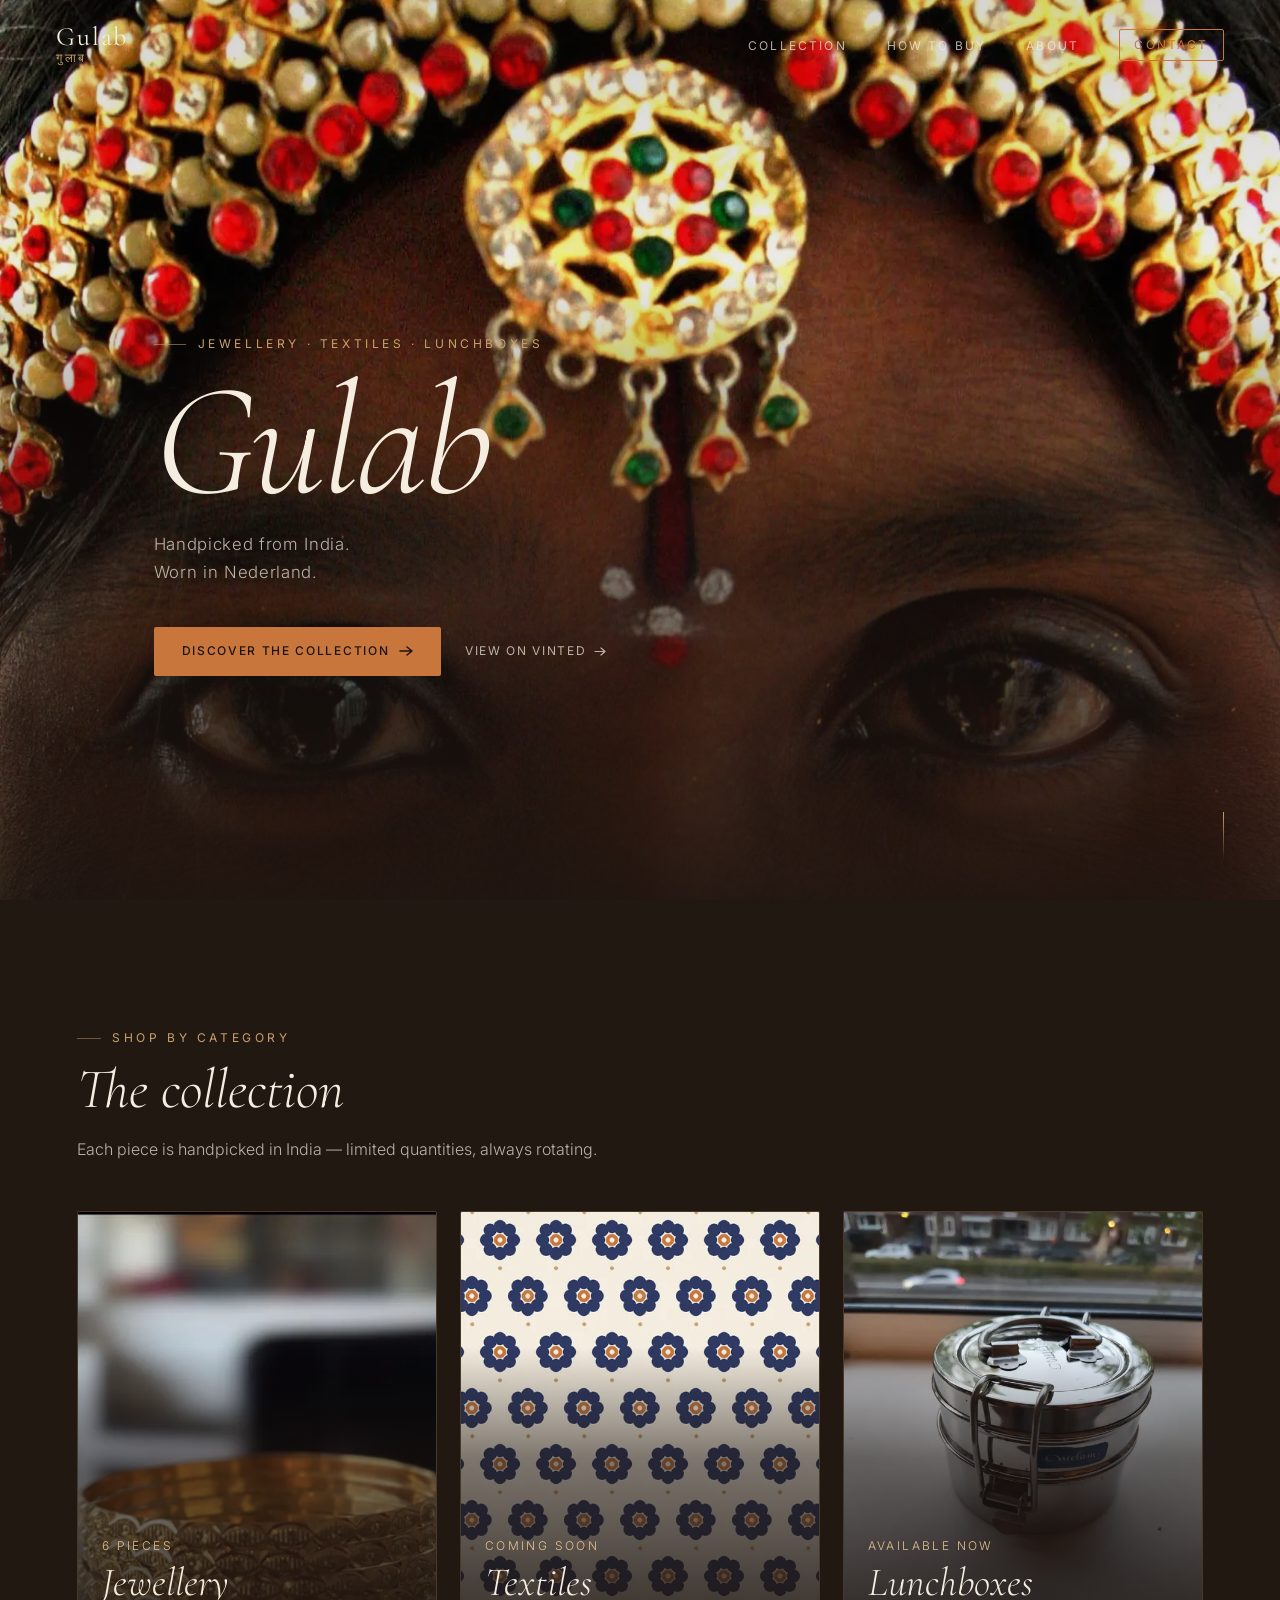
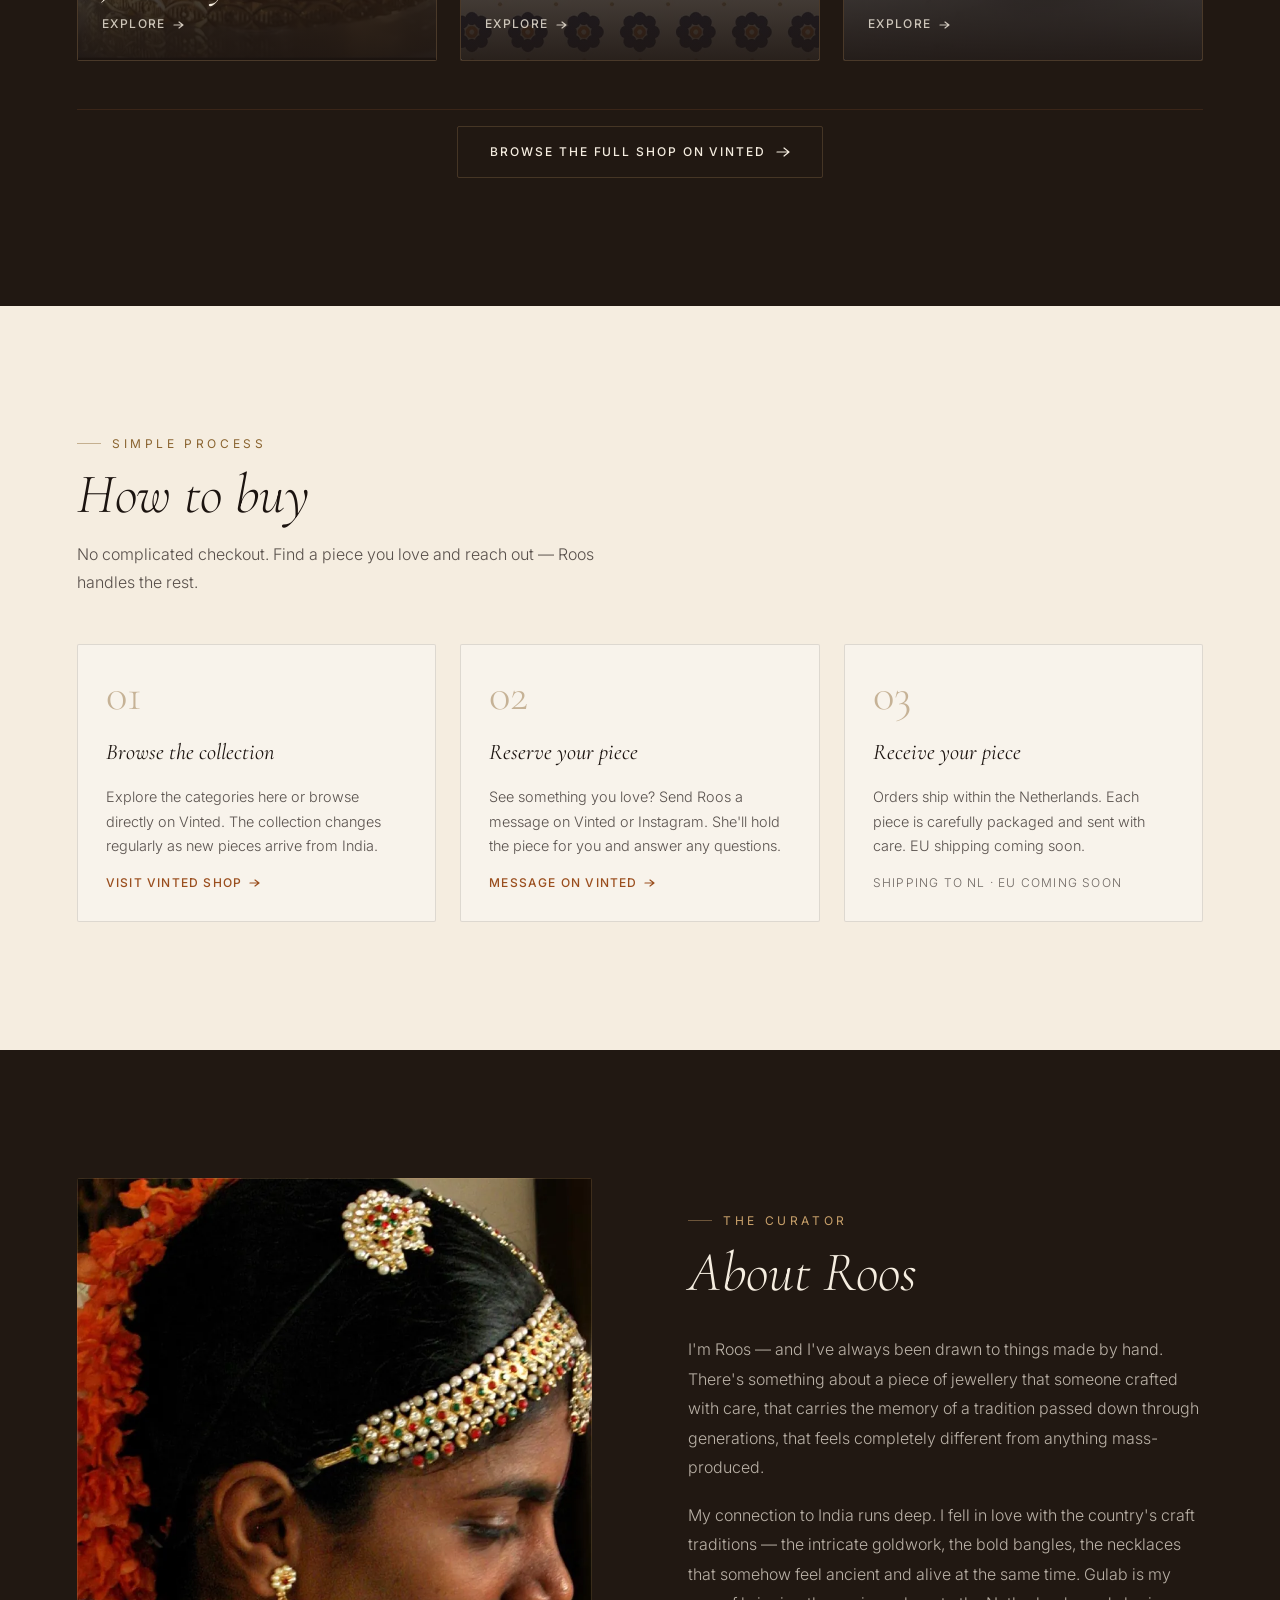
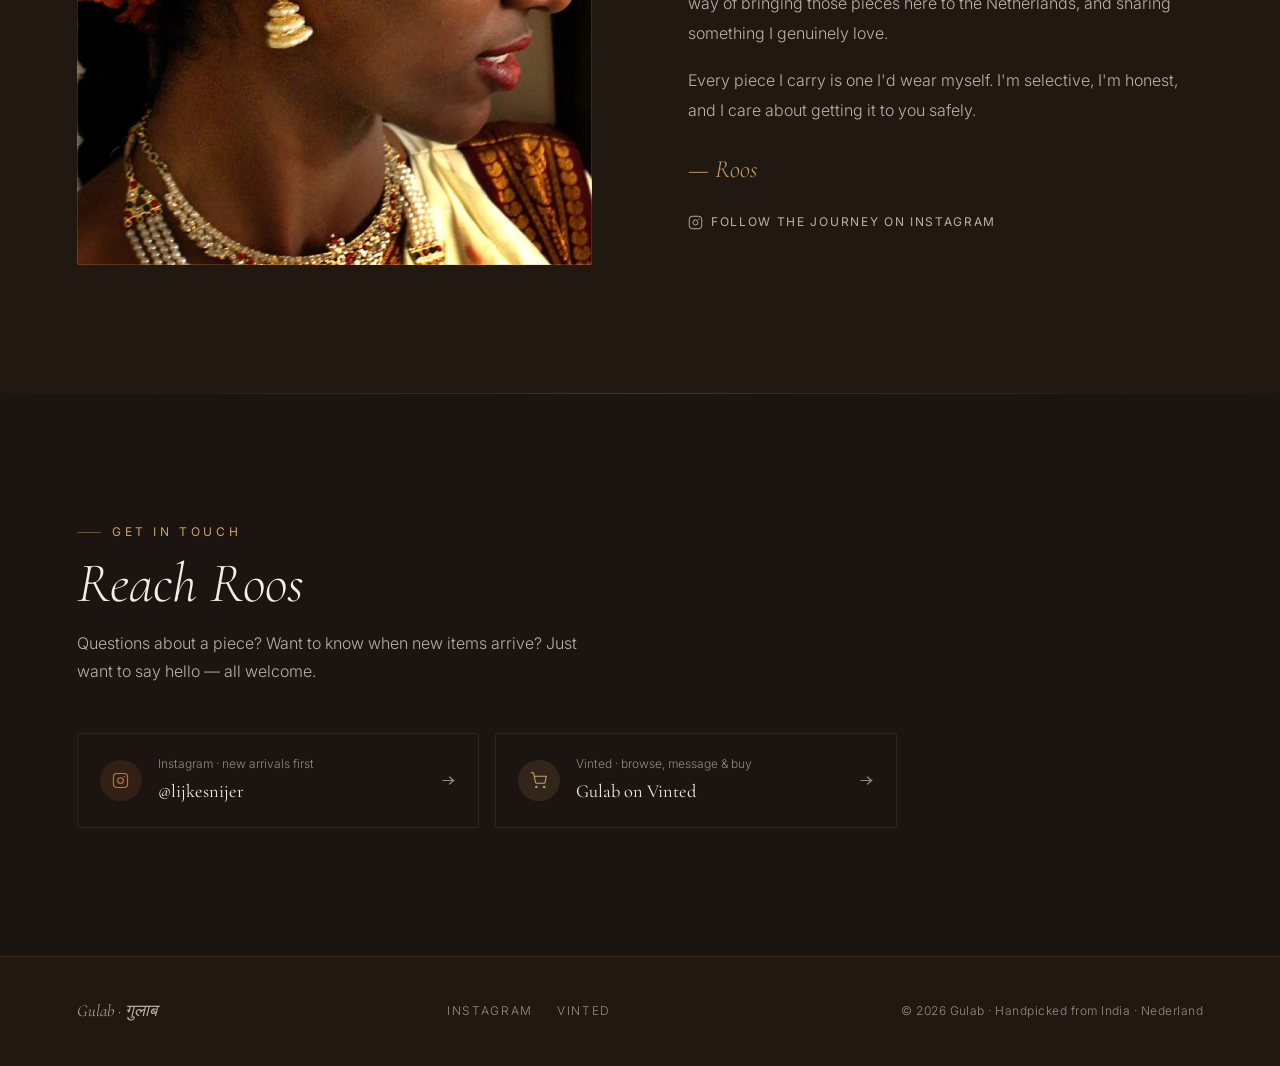
==== commit 0e91aedc: "Add category tiles and data-driven category pages - Home "collection" becomes three category tiles (" ====
--- a/index.html
+++ b/index.html
@@ -3,15 +3,15 @@
 <head>
   <meta charset="UTF-8">
   <meta name="viewport" content="width=device-width, initial-scale=1.0">
-  <title>Gulab — Handcrafted Indian Jewelry in Nederland</title>
-  <meta name="description" content="Curated handcrafted jewelry from India. Bangles, necklaces, and gold-plated pieces — available in the Netherlands.">
+  <title>Gulab — Handpicked from India, in Nederland</title>
+  <meta name="description" content="Jewellery, textiles and steel lunchboxes, handpicked in India by Roos and available in the Netherlands.">
   <meta name="theme-color" content="#1C1410">
 
   <!-- Social sharing -->
   <meta property="og:type" content="website">
   <meta property="og:site_name" content="Gulab">
-  <meta property="og:title" content="Gulab — Handcrafted Indian Jewelry">
-  <meta property="og:description" content="Curated handcrafted jewelry from India, available in Nederland.">
+  <meta property="og:title" content="Gulab — Handpicked from India">
+  <meta property="og:description" content="Jewellery, textiles and lunchboxes, handpicked in India. Available in Nederland.">
   <meta property="og:url" content="https://mirrrad.github.io/gulab/">
   <meta property="og:image" content="https://mirrrad.github.io/gulab/assets/og-image.jpg">
   <meta property="og:image:width" content="1200">
@@ -19,8 +19,8 @@
   <meta property="og:image:alt" content="Gulab — Handpicked from India. Worn in Nederland.">
   <meta property="og:locale" content="en_GB">
   <meta name="twitter:card" content="summary_large_image">
-  <meta name="twitter:title" content="Gulab — Handcrafted Indian Jewelry">
-  <meta name="twitter:description" content="Curated handcrafted jewelry from India, available in Nederland.">
+  <meta name="twitter:title" content="Gulab — Handpicked from India">
+  <meta name="twitter:description" content="Jewellery, textiles and lunchboxes, handpicked in India. Available in Nederland.">
   <meta name="twitter:image" content="https://mirrrad.github.io/gulab/assets/og-image.jpg">
 
   <!-- Icons -->
@@ -37,7 +37,7 @@
     "alternateName": "गुलाब",
     "url": "https://mirrrad.github.io/gulab/",
     "logo": "https://mirrrad.github.io/gulab/assets/icon-512.png",
-    "description": "Curated handcrafted jewelry from India, available in the Netherlands.",
+    "description": "Jewellery, textiles and lunchboxes handpicked in India, available in the Netherlands.",
     "areaServed": "NL",
     "sameAs": [
       "https://www.instagram.com/lijkesnijer",
@@ -56,699 +56,7 @@
   <link rel="preconnect" href="https://fonts.gstatic.com" crossorigin>
   <link href="https://fonts.googleapis.com/css2?family=Cormorant+Garamond:ital,wght@0,300;0,400;0,600;1,300;1,400;1,600&family=Inter:wght@300;400;500&display=swap" rel="stylesheet">
 
-  <style>
-    /* =====================
-       DESIGN TOKENS
-    ===================== */
-    :root {
-      --bg:           #1C1410;
-      --bg-card:      #261C17;
-      --bg-section:   #211812;
-      --cream:        #F5EDE0;
-      --text:         #F5EDE0;
-      --text-muted:   rgba(245, 237, 224, 0.72);  /* ~9:1 on --bg */
-      --text-dim:     rgba(245, 237, 224, 0.55);  /* ~5.2:1 — AA for small text */
-      --accent:       #C9763D;
-      --accent-hover: #D9834A;
-      --on-accent:    #1C1410;
-      --gold:         #C9A16B;
-      --border:       rgba(201, 118, 61, 0.15);
-      --border-gold:  rgba(201, 161, 107, 0.22);
-      --focus:        #C9A16B;
-      --serif:        "Cormorant Garamond", Georgia, serif;
-      --sans:         "Inter", -apple-system, BlinkMacSystemFont, system-ui, sans-serif;
-      --ease:         0.3s ease;
-      --radius:       2px;
-      --label:        0.75rem;  /* smallest UI text size (12px) */
-    }
-
-    /* =====================
-       RESET & BASE
-    ===================== */
-    *, *::before, *::after { box-sizing: border-box; margin: 0; padding: 0; }
-    html { scroll-behavior: smooth; }
-    body {
-      background: var(--bg);
-      color: var(--text);
-      font-family: var(--sans);
-      font-weight: 300;
-      line-height: 1.7;
-      -webkit-font-smoothing: antialiased;
-      -moz-osx-font-smoothing: grayscale;
-      overflow-x: hidden;
-    }
-    img { display: block; max-width: 100%; height: auto; }
-    a { color: inherit; text-decoration: none; }
-    button { cursor: pointer; border: none; background: none; font-family: inherit; color: inherit; }
-
-    :focus-visible {
-      outline: 2px solid var(--focus);
-      outline-offset: 3px;
-      border-radius: var(--radius);
-    }
-
-    .skip-link {
-      position: absolute;
-      left: 1rem;
-      top: -4rem;
-      z-index: 300;
-      background: var(--cream);
-      color: var(--bg);
-      padding: 0.6rem 1rem;
-      font-size: var(--label);
-      font-weight: 500;
-    }
-    .skip-link:focus { top: 1rem; }
-
-    @media (prefers-reduced-motion: reduce) {
-      *, *::before, *::after { animation-duration: 0.01ms !important; transition-duration: 0.01ms !important; }
-      html { scroll-behavior: auto; }
-    }
-
-    /* =====================
-       NAVIGATION
-    ===================== */
-    .nav {
-      position: fixed;
-      top: 0; left: 0; right: 0;
-      z-index: 100;
-      display: flex;
-      align-items: center;
-      justify-content: space-between;
-      padding: clamp(1rem, 2.5vw, 1.5rem) clamp(1.5rem, 5vw, 3.5rem);
-      transition: background var(--ease), backdrop-filter var(--ease);
-    }
-    .nav.scrolled {
-      background: rgba(28, 20, 16, 0.94);
-      backdrop-filter: blur(14px);
-      -webkit-backdrop-filter: blur(14px);
-    }
-
-    .nav-logo { display: flex; flex-direction: column; line-height: 1; }
-    .nav-logo-main {
-      font-family: var(--serif);
-      font-size: clamp(1.35rem, 2.5vw, 1.65rem);
-      font-weight: 400;
-      letter-spacing: 0.07em;
-      color: var(--text);
-      transition: opacity var(--ease);
-    }
-    .nav-logo-sub {
-      font-family: var(--serif);
-      font-size: 0.75rem;
-      letter-spacing: 0.22em;
-      color: var(--gold);
-      margin-top: 2px;
-    }
-    .nav-logo:hover .nav-logo-main { opacity: 0.75; }
-
-    .nav-links {
-      display: flex;
-      align-items: center;
-      gap: clamp(1.5rem, 3.5vw, 2.5rem);
-      list-style: none;
-    }
-    .nav-links a {
-      font-size: var(--label);
-      font-weight: 400;
-      letter-spacing: 0.18em;
-      text-transform: uppercase;
-      color: var(--text-muted);
-      transition: color var(--ease), background var(--ease);
-    }
-    .nav-links a:hover { color: var(--text); }
-    .nav-links .nav-cta {
-      color: var(--accent);
-      border: 1px solid var(--accent);
-      padding: 0.45rem 0.9rem;
-      border-radius: var(--radius);
-    }
-    .nav-links .nav-cta:hover { background: var(--accent); color: var(--on-accent); }
-
-    /* Hamburger */
-    .nav-toggle {
-      display: none;
-      flex-direction: column;
-      gap: 5px;
-      padding: 10px;
-      margin-right: -10px;
-    }
-    .nav-toggle span {
-      display: block;
-      width: 22px;
-      height: 1.5px;
-      background: var(--text);
-      transition: transform var(--ease), opacity var(--ease);
-    }
-    .nav-toggle.open span:nth-child(1) { transform: translateY(6.5px) rotate(45deg); }
-    .nav-toggle.open span:nth-child(2) { opacity: 0; }
-    .nav-toggle.open span:nth-child(3) { transform: translateY(-6.5px) rotate(-45deg); }
-
-    /* Mobile overlay — sits BELOW the nav bar (z 100) so the logo and close button stay visible and tappable */
-    .nav-mobile {
-      display: none;
-      position: fixed;
-      inset: 0;
-      background: var(--bg);
-      z-index: 90;
-      flex-direction: column;
-      align-items: center;
-      justify-content: center;
-      gap: 2rem;
-    }
-    .nav-mobile.open { display: flex; }
-    .nav-mobile a {
-      font-family: var(--serif);
-      font-size: clamp(2.2rem, 7vw, 3.5rem);
-      font-weight: 300;
-      font-style: italic;
-      color: var(--text-muted);
-      transition: color var(--ease);
-    }
-    .nav-mobile a:hover { color: var(--text); }
-
-    @media (max-width: 768px) {
-      .nav-links { display: none; }
-      .nav-toggle { display: flex; }
-    }
-
-    /* =====================
-       HERO
-    ===================== */
-    .hero {
-      position: relative;
-      height: 100dvh;
-      min-height: 600px;
-      display: flex;
-      align-items: flex-end;
-      overflow: hidden;
-    }
-    .hero-bg,
-    .hero-bg img {
-      position: absolute;
-      inset: 0;
-      width: 100%;
-      height: 100%;
-      object-fit: cover;
-      object-position: center 20%;
-      z-index: 0;
-    }
-    .hero-overlay {
-      position: absolute;
-      inset: 0;
-      background: linear-gradient(
-        to bottom,
-        rgba(28, 20, 16, 0.18) 0%,
-        rgba(28, 20, 16, 0.08) 30%,
-        rgba(28, 20, 16, 0.55) 62%,
-        rgba(28, 20, 16, 0.93) 100%
-      );
-      z-index: 1;
-    }
-    .hero-content {
-      position: relative;
-      z-index: 2;
-      width: 100%;
-      padding: clamp(2rem, 6vw, 4rem) clamp(1.5rem, 6vw, 5rem) clamp(3.5rem, 9vw, 6rem);
-    }
-    .hero-eyebrow {
-      font-size: var(--label);
-      font-weight: 400;
-      letter-spacing: 0.3em;
-      text-transform: uppercase;
-      color: var(--gold);
-      margin-bottom: 1rem;
-      display: flex;
-      align-items: center;
-      gap: 0.75rem;
-      animation: fadeUp 0.8s ease 0.2s both;
-    }
-    .hero-eyebrow::before {
-      content: '';
-      display: block;
-      width: 2rem;
-      height: 1px;
-      background: var(--gold);
-      opacity: 0.55;
-    }
-    .hero-title {
-      font-family: var(--serif);
-      font-size: clamp(4.5rem, 13vw, 10rem);
-      font-weight: 300;
-      font-style: italic;
-      line-height: 0.88;
-      letter-spacing: -0.02em;
-      color: var(--text);
-      margin-bottom: 1.25rem;
-      animation: fadeUp 0.8s ease 0.38s both;
-    }
-    .hero-tagline {
-      font-size: clamp(0.95rem, 2vw, 1.05rem);
-      font-weight: 300;
-      color: var(--text-muted);
-      letter-spacing: 0.04em;
-      max-width: 32ch;
-      line-height: 1.65;
-      margin-bottom: 2.5rem;
-      animation: fadeUp 0.8s ease 0.52s both;
-    }
-    .hero-actions {
-      display: flex;
-      align-items: center;
-      gap: 1.5rem;
-      flex-wrap: wrap;
-      animation: fadeUp 0.8s ease 0.65s both;
-    }
-
-    /* Scroll indicator (decorative) */
-    .hero-scroll {
-      position: absolute;
-      bottom: 2.5rem;
-      right: clamp(1.5rem, 5vw, 3.5rem);
-      z-index: 2;
-      width: 1px;
-      height: 3rem;
-      background: linear-gradient(to bottom, var(--gold), transparent);
-      animation: scrollPulse 2.2s ease-in-out infinite;
-    }
-    @keyframes scrollPulse {
-      0%, 100% { opacity: 0.35; transform: scaleY(1); }
-      50% { opacity: 0.75; transform: scaleY(1.15); }
-    }
-
-    /* =====================
-       BUTTONS
-    ===================== */
-    .btn-primary {
-      display: inline-flex;
-      align-items: center;
-      gap: 0.6rem;
-      font-size: var(--label);
-      font-weight: 500;
-      letter-spacing: 0.14em;
-      text-transform: uppercase;
-      color: var(--on-accent);
-      background: var(--accent);
-      padding: 0.9rem 1.75rem;
-      border-radius: var(--radius);
-      transition: background var(--ease), transform var(--ease);
-    }
-    .btn-primary:hover { background: var(--accent-hover); transform: translateY(-2px); }
-
-    .btn-ghost {
-      display: inline-flex;
-      align-items: center;
-      gap: 0.5rem;
-      font-size: var(--label);
-      font-weight: 400;
-      letter-spacing: 0.14em;
-      text-transform: uppercase;
-      color: var(--text-muted);
-      padding: 0.9rem 0;
-      transition: color var(--ease);
-    }
-    .btn-ghost:hover { color: var(--text); }
-    .btn-ghost svg { transition: transform var(--ease); }
-    .btn-ghost:hover svg { transform: translateX(3px); }
-
-    .btn-outline {
-      display: inline-flex;
-      align-items: center;
-      gap: 0.6rem;
-      font-size: var(--label);
-      font-weight: 500;
-      letter-spacing: 0.16em;
-      text-transform: uppercase;
-      color: var(--text);
-      border: 1px solid var(--border-gold);
-      padding: 0.9rem 2rem;
-      border-radius: var(--radius);
-      transition: border-color var(--ease), color var(--ease), background var(--ease);
-    }
-    .btn-outline:hover {
-      border-color: var(--gold);
-      color: var(--gold);
-      background: rgba(201, 161, 107, 0.06);
-    }
-
-    /* Arrow-style text links (cards, steps) */
-    .text-link {
-      display: inline-flex;
-      align-items: center;
-      gap: 0.4rem;
-      font-size: var(--label);
-      font-weight: 500;
-      letter-spacing: 0.1em;
-      text-transform: uppercase;
-      color: var(--accent);
-      transition: gap var(--ease);
-    }
-    .text-link:hover { gap: 0.65rem; }
-
-    /* =====================
-       SECTION BASE
-    ===================== */
-    section { padding: clamp(4rem, 10vw, 8rem) clamp(1.5rem, 6vw, 5rem); }
-
-    .section-eyebrow {
-      font-size: var(--label);
-      font-weight: 400;
-      letter-spacing: 0.3em;
-      text-transform: uppercase;
-      color: var(--gold);
-      margin-bottom: 0.65rem;
-      display: flex;
-      align-items: center;
-      gap: 0.7rem;
-    }
-    .section-eyebrow::before {
-      content: '';
-      display: block;
-      width: 1.5rem;
-      height: 1px;
-      background: var(--gold);
-      opacity: 0.45;
-    }
-    .section-heading {
-      font-family: var(--serif);
-      font-size: clamp(2rem, 5vw, 3.5rem);
-      font-weight: 300;
-      font-style: italic;
-      line-height: 1.1;
-      color: var(--text);
-      margin-bottom: 0.9rem;
-    }
-    .section-sub {
-      font-size: clamp(0.92rem, 2vw, 1rem);
-      color: var(--text-muted);
-      max-width: 52ch;
-      line-height: 1.75;
-    }
-    .divider {
-      height: 1px;
-      background: linear-gradient(to right, transparent, var(--border-gold), transparent);
-    }
-
-    /* Light section — re-scopes the tokens so every component inside flips to dark-on-cream */
-    .section-light {
-      --text:        #1C1410;
-      --text-muted:  rgba(28, 20, 16, 0.72);  /* ~6.7:1 on cream */
-      --text-dim:    rgba(28, 20, 16, 0.62);  /* ~4.8:1 on cream */
-      --accent:      #9A4E1E;                 /* darker saffron — 5.2:1 on cream */
-      --accent-hover:#7F3F17;
-      --gold:        #8A6430;                 /* 4.6:1 on cream */
-      --border:      rgba(28, 20, 16, 0.12);
-      --border-gold: rgba(138, 100, 48, 0.4);
-      --focus:       #9A4E1E;
-      background: var(--cream);
-      color: var(--text);
-    }
-
-    /* =====================
-       COLLECTION
-    ===================== */
-    #collection { background: var(--bg-section); }
-
-    .collection-header { margin-bottom: clamp(2rem, 5vw, 3rem); }
-    .collection-grid {
-      display: grid;
-      grid-template-columns: repeat(auto-fill, minmax(min(100%, 270px), 1fr));
-      gap: clamp(0.9rem, 2.5vw, 1.4rem);
-      margin-bottom: 3rem;
-    }
-    .piece-card {
-      position: relative;
-      display: flex;
-      flex-direction: column;
-      background: var(--bg-card);
-      border: 1px solid var(--border);
-      border-radius: var(--radius);
-      overflow: hidden;
-      transition: transform var(--ease), border-color var(--ease), box-shadow var(--ease);
-    }
-    .piece-card:hover,
-    .piece-card:focus-within {
-      transform: translateY(-5px);
-      border-color: var(--border-gold);
-      box-shadow: 0 20px 50px rgba(0,0,0,0.45);
-    }
-    .piece-image { aspect-ratio: 1 / 1; overflow: hidden; }
-    .piece-image img {
-      width: 100%;
-      height: 100%;
-      object-fit: cover;
-      transition: transform 0.55s ease;
-    }
-    .piece-card:hover .piece-image img { transform: scale(1.05); }
-    .piece-info {
-      padding: 1.1rem 1.25rem 1.4rem;
-      display: flex;
-      flex-direction: column;
-      gap: 0.3rem;
-      flex: 1;
-    }
-    .piece-label {
-      font-size: var(--label);
-      letter-spacing: 0.2em;
-      text-transform: uppercase;
-      color: var(--gold);
-    }
-    .piece-name {
-      font-family: var(--serif);
-      font-size: 1.3rem;
-      font-weight: 400;
-      color: var(--text);
-      line-height: 1.2;
-    }
-    .piece-desc {
-      font-size: 0.875rem;
-      color: var(--text-muted);
-      line-height: 1.6;
-      flex: 1;
-      margin-top: 0.15rem;
-    }
-    .piece-card .text-link { margin-top: 0.8rem; align-self: flex-start; }
-    /* Stretch the card's link over the whole card so any tap opens it */
-    .piece-card .text-link::after {
-      content: '';
-      position: absolute;
-      inset: 0;
-      z-index: 1;
-    }
-    .piece-card .text-link:focus-visible { outline: none; }
-    .piece-card .text-link:focus-visible::after {
-      outline: 2px solid var(--focus);
-      outline-offset: -2px;
-    }
-    .collection-footer { text-align: center; padding-top: 1rem; border-top: 1px solid var(--border); }
-
-    /* =====================
-       HOW TO BUY
-    ===================== */
-    .how-grid {
-      display: grid;
-      grid-template-columns: repeat(auto-fit, minmax(220px, 1fr));
-      gap: 1.5rem;
-      margin-top: 3rem;
-    }
-    .how-step {
-      display: flex;
-      flex-direction: column;
-      gap: 0.9rem;
-      padding: 1.75rem;
-      border: 1px solid var(--border);
-      border-radius: var(--radius);
-      background: rgba(255, 255, 255, 0.35);
-      transition: border-color var(--ease);
-    }
-    .how-step:hover { border-color: var(--border-gold); }
-    .how-number {
-      font-family: var(--serif);
-      font-size: 2.8rem;
-      font-weight: 300;
-      color: var(--gold);
-      opacity: 0.45;
-      line-height: 1;
-    }
-    .how-title {
-      font-family: var(--serif);
-      font-size: 1.4rem;
-      font-weight: 400;
-      font-style: italic;
-      color: var(--text);
-    }
-    .how-desc {
-      font-size: 0.9rem;
-      color: var(--text-muted);
-      line-height: 1.7;
-      flex: 1;
-    }
-    .how-step .text-link { margin-top: auto; }
-    .how-note {
-      margin-top: auto;
-      font-size: var(--label);
-      letter-spacing: 0.1em;
-      text-transform: uppercase;
-      color: var(--text-dim);
-    }
-
-    /* =====================
-       ABOUT
-    ===================== */
-    #about {
-      background: var(--bg-section);
-      display: grid;
-      grid-template-columns: 1fr 1fr;
-      gap: clamp(3rem, 8vw, 6rem);
-      align-items: center;
-    }
-    .about-image-wrap {
-      position: relative;
-      aspect-ratio: 3 / 4;
-      overflow: hidden;
-      border-radius: var(--radius);
-    }
-    .about-image-wrap img {
-      width: 100%;
-      height: 100%;
-      object-fit: cover;
-      object-position: top center;
-    }
-    .about-image-wrap::after {
-      content: '';
-      position: absolute;
-      inset: 0;
-      border: 1px solid var(--border-gold);
-      pointer-events: none;
-    }
-    .about-content { display: flex; flex-direction: column; gap: 1.1rem; }
-    .about-body {
-      font-size: clamp(0.95rem, 2vw, 1rem);
-      color: var(--text-muted);
-      line-height: 1.85;
-    }
-    .about-signature {
-      font-family: var(--serif);
-      font-size: 1.55rem;
-      font-style: italic;
-      font-weight: 300;
-      color: var(--gold);
-      margin-top: 0.3rem;
-    }
-    .about-instagram {
-      display: inline-flex;
-      align-items: center;
-      gap: 0.5rem;
-      font-size: var(--label);
-      font-weight: 400;
-      letter-spacing: 0.14em;
-      text-transform: uppercase;
-      color: var(--text-muted);
-      transition: color var(--ease);
-      margin-top: 0.3rem;
-      align-self: flex-start;
-    }
-    .about-instagram:hover { color: var(--text); }
-
-    @media (max-width: 768px) {
-      #about { grid-template-columns: 1fr; }
-      .about-image-wrap { aspect-ratio: 4 / 3; max-height: 340px; }
-    }
-
-    /* =====================
-       CONTACT
-    ===================== */
-    #contact { background: var(--bg); }
-    .contact-channels {
-      display: grid;
-      grid-template-columns: repeat(auto-fit, minmax(min(100%, 300px), 1fr));
-      gap: 1rem;
-      margin-top: 3rem;
-      max-width: 820px;
-    }
-    .contact-channel {
-      display: flex;
-      align-items: center;
-      gap: 1rem;
-      padding: 1.25rem 1.4rem;
-      border: 1px solid var(--border);
-      border-radius: var(--radius);
-      transition: border-color var(--ease), background var(--ease);
-    }
-    .contact-channel:hover {
-      border-color: var(--border-gold);
-      background: rgba(201, 161, 107, 0.04);
-    }
-    .contact-icon {
-      width: 2.6rem;
-      height: 2.6rem;
-      border-radius: 50%;
-      display: flex;
-      align-items: center;
-      justify-content: center;
-      flex-shrink: 0;
-    }
-    .contact-icon.instagram { background: rgba(201, 118, 61, 0.12); color: var(--accent); }
-    .contact-icon.vinted    { background: rgba(201, 161, 107, 0.12); color: var(--gold); }
-    .contact-channel-info { flex: 1; }
-    .contact-channel-label {
-      font-size: var(--label);
-      color: var(--text-dim);
-      margin-bottom: 0.1rem;
-    }
-    .contact-channel-value {
-      font-family: var(--serif);
-      font-size: 1.15rem;
-      font-weight: 400;
-      color: var(--text);
-    }
-    .contact-arrow { color: var(--text-dim); transition: color var(--ease), transform var(--ease); }
-    .contact-channel:hover .contact-arrow { color: var(--gold); transform: translateX(3px); }
-
-    /* =====================
-       FOOTER
-    ===================== */
-    .footer {
-      background: var(--bg-section);
-      border-top: 1px solid var(--border);
-      padding: clamp(1.75rem, 4vw, 2.5rem) clamp(1.5rem, 6vw, 5rem);
-      display: flex;
-      align-items: center;
-      justify-content: space-between;
-      gap: 1.25rem;
-      flex-wrap: wrap;
-    }
-    .footer-brand {
-      font-family: var(--serif);
-      font-size: 1.05rem;
-      font-weight: 300;
-      font-style: italic;
-      color: var(--text-muted);
-    }
-    .footer-links { display: flex; align-items: center; gap: 1.5rem; }
-    .footer-links a {
-      font-size: var(--label);
-      letter-spacing: 0.14em;
-      text-transform: uppercase;
-      color: var(--text-dim);
-      transition: color var(--ease);
-    }
-    .footer-links a:hover { color: var(--gold); }
-    .footer-meta {
-      font-size: var(--label);
-      color: var(--text-dim);
-      letter-spacing: 0.04em;
-      line-height: 1.55;
-    }
-
-    /* =====================
-       ANIMATIONS
-    ===================== */
-    @keyframes fadeUp {
-      from { opacity: 0; transform: translateY(18px); }
-      to   { opacity: 1; transform: translateY(0); }
-    }
-  </style>
+  <link rel="stylesheet" href="assets/css/site.css">
 </head>
 
 <body>
@@ -789,12 +97,12 @@
                 srcset="assets/images/hero-dancer-800.webp 800w, assets/images/hero-dancer-1400.webp 1400w"
                 sizes="100vw">
         <img src="assets/images/hero-dancer.jpg" width="1400" height="994"
-             alt="Close-up of traditional Indian gold and ruby head jewelry"
+             alt="Close-up of traditional Indian gold and ruby head jewellery"
              fetchpriority="high" decoding="async">
       </picture>
       <div class="hero-overlay"></div>
       <div class="hero-content">
-        <p class="hero-eyebrow">Handcrafted Indian Jewelry</p>
+        <p class="hero-eyebrow">Jewellery · Textiles · Lunchboxes</p>
         <h1 class="hero-title">Gulab</h1>
         <p class="hero-tagline">Handpicked from India.<br>Worn in Nederland.</p>
         <div class="hero-actions">
@@ -815,127 +123,51 @@
       <div class="hero-scroll" aria-hidden="true"></div>
     </section>
 
-    <!-- COLLECTION -->
+    <!-- SHOP BY CATEGORY -->
     <section id="collection" aria-labelledby="collection-heading">
       <div class="collection-header">
-        <p class="section-eyebrow">Current pieces</p>
+        <p class="section-eyebrow">Shop by category</p>
         <h2 class="section-heading" id="collection-heading">The collection</h2>
-        <p class="section-sub">Each piece is handpicked directly from artisans in India — limited quantities, always rotating.</p>
-      </div>
-
-      <div class="collection-grid">
-
-        <article class="piece-card">
-          <div class="piece-image">
-            <picture>
-              <source type="image/webp" srcset="assets/images/collection/bangles-gold-480.webp 480w, assets/images/collection/bangles-gold-800.webp 800w" sizes="(max-width: 640px) 100vw, 400px">
-              <img src="assets/images/collection/bangles-gold.jpg" width="800" height="723" alt="Gold stacking bangles" loading="lazy" decoding="async">
-            </picture>
-          </div>
-          <div class="piece-info">
-            <span class="piece-label">Bangles</span>
-            <h3 class="piece-name">Gold Stacking Bangles</h3>
-            <p class="piece-desc">Classic 916 gold-plated bangles. Stack them, layer them, wear one — they work every way.</p>
-            <a href="https://www.vinted.nl/member/27795555-roos123456" target="_blank" rel="noopener" class="text-link" aria-label="View Gold Stacking Bangles on Vinted">
-              View on Vinted
-              <svg width="11" height="8" viewBox="0 0 11 8" fill="none" aria-hidden="true"><path d="M1 4h9M6 1l4 3-4 3" stroke="currentColor" stroke-width="1.2" stroke-linecap="round" stroke-linejoin="round"/></svg>
-            </a>
-          </div>
-        </article>
-
-        <article class="piece-card">
-          <div class="piece-image">
-            <picture>
-              <source type="image/webp" srcset="assets/images/collection/bangles-4-480.webp 480w, assets/images/collection/bangles-4-800.webp 800w" sizes="(max-width: 640px) 100vw, 400px">
-              <img src="assets/images/collection/bangles-4.jpg" width="800" height="600" alt="Set of four festive gold bangles" loading="lazy" decoding="async">
-            </picture>
-          </div>
-          <div class="piece-info">
-            <span class="piece-label">Bangles</span>
-            <h3 class="piece-name">Festive Bangle Set</h3>
-            <p class="piece-desc">A curated set of four gold-plated bangles — perfect for festive occasions or everyday elegance.</p>
-            <a href="https://www.vinted.nl/member/27795555-roos123456" target="_blank" rel="noopener" class="text-link" aria-label="View Festive Bangle Set on Vinted">
-              View on Vinted
-              <svg width="11" height="8" viewBox="0 0 11 8" fill="none" aria-hidden="true"><path d="M1 4h9M6 1l4 3-4 3" stroke="currentColor" stroke-width="1.2" stroke-linecap="round" stroke-linejoin="round"/></svg>
-            </a>
-          </div>
-        </article>
-
-        <article class="piece-card">
-          <div class="piece-image">
-            <picture>
-              <source type="image/webp" srcset="assets/images/collection/bangle-single-480.webp 480w, assets/images/collection/bangle-single-800.webp 800w" sizes="(max-width: 640px) 100vw, 400px">
-              <img src="assets/images/collection/bangle-single.jpg" width="800" height="600" alt="Wide temple gold bangle" loading="lazy" decoding="async">
-            </picture>
-          </div>
-          <div class="piece-info">
-            <span class="piece-label">Bangles</span>
-            <h3 class="piece-name">Temple Gold Bangle</h3>
-            <p class="piece-desc">A wide, statement bangle in traditional temple gold style. Substantial, beautiful, timeless.</p>
-            <a href="https://www.vinted.nl/member/27795555-roos123456" target="_blank" rel="noopener" class="text-link" aria-label="View Temple Gold Bangle on Vinted">
-              View on Vinted
-              <svg width="11" height="8" viewBox="0 0 11 8" fill="none" aria-hidden="true"><path d="M1 4h9M6 1l4 3-4 3" stroke="currentColor" stroke-width="1.2" stroke-linecap="round" stroke-linejoin="round"/></svg>
-            </a>
-          </div>
-        </article>
-
-        <article class="piece-card">
-          <div class="piece-image">
-            <picture>
-              <source type="image/webp" srcset="assets/images/collection/necklace-arya-480.webp 480w, assets/images/collection/necklace-arya-800.webp 800w" sizes="(max-width: 640px) 100vw, 400px">
-              <img src="assets/images/collection/necklace-arya.jpg" width="800" height="734" alt="Traditional gold necklace with rubies and emeralds" loading="lazy" decoding="async">
-            </picture>
-          </div>
-          <div class="piece-info">
-            <span class="piece-label">Necklaces</span>
-            <h3 class="piece-name">Arya Gold Necklace</h3>
-            <p class="piece-desc">Intricate gold with rubies and emeralds in the grand Indian tradition. A true heirloom piece.</p>
-            <a href="https://www.vinted.nl/member/27795555-roos123456" target="_blank" rel="noopener" class="text-link" aria-label="View Arya Gold Necklace on Vinted">
-              View on Vinted
-              <svg width="11" height="8" viewBox="0 0 11 8" fill="none" aria-hidden="true"><path d="M1 4h9M6 1l4 3-4 3" stroke="currentColor" stroke-width="1.2" stroke-linecap="round" stroke-linejoin="round"/></svg>
-            </a>
-          </div>
-        </article>
-
-        <article class="piece-card">
-          <div class="piece-image">
-            <picture>
-              <source type="image/webp" srcset="assets/images/collection/earrings-gold-480.webp 480w, assets/images/collection/earrings-gold-800.webp 800w" sizes="(max-width: 640px) 100vw, 400px">
-              <img src="assets/images/collection/earrings-gold.jpg" width="641" height="1000" alt="Gold earrings with pearls from northern India" loading="lazy" decoding="async">
-            </picture>
-          </div>
-          <div class="piece-info">
-            <span class="piece-label">Earrings</span>
-            <h3 class="piece-name">Pearl &amp; Gold Earrings</h3>
-            <p class="piece-desc">Delicate northern Indian gold earrings with freshwater pearls. Light enough for all day, beautiful enough for any occasion.</p>
-            <a href="https://www.vinted.nl/member/27795555-roos123456" target="_blank" rel="noopener" class="text-link" aria-label="View Pearl and Gold Earrings on Vinted">
-              View on Vinted
-              <svg width="11" height="8" viewBox="0 0 11 8" fill="none" aria-hidden="true"><path d="M1 4h9M6 1l4 3-4 3" stroke="currentColor" stroke-width="1.2" stroke-linecap="round" stroke-linejoin="round"/></svg>
-            </a>
-          </div>
-        </article>
-
-        <article class="piece-card">
-          <div class="piece-image">
-            <picture>
-              <source type="image/webp" srcset="assets/images/collection/necklace-thanjavur-480.webp 480w, assets/images/collection/necklace-thanjavur-800.webp 800w" sizes="(max-width: 640px) 100vw, 400px">
-              <img src="assets/images/collection/necklace-thanjavur.jpg" width="764" height="1000" alt="Thanjavur heritage gold necklace with rubies and pearls" loading="lazy" decoding="async">
-            </picture>
-          </div>
-          <div class="piece-info">
-            <span class="piece-label">Necklaces</span>
-            <h3 class="piece-name">Thanjavur Heritage Necklace</h3>
-            <p class="piece-desc">From the heart of Tamil Nadu — gold, pearls, and rubies in the grand Thanjavur tradition.</p>
-            <a href="https://www.vinted.nl/member/27795555-roos123456" target="_blank" rel="noopener" class="text-link" aria-label="View Thanjavur Heritage Necklace on Vinted">
-              View on Vinted
-              <svg width="11" height="8" viewBox="0 0 11 8" fill="none" aria-hidden="true"><path d="M1 4h9M6 1l4 3-4 3" stroke="currentColor" stroke-width="1.2" stroke-linecap="round" stroke-linejoin="round"/></svg>
-            </a>
-          </div>
-        </article>
-
-      </div>
-
-      <div class="collection-footer">
+        <p class="section-sub">Each piece is handpicked in India — limited quantities, always rotating.</p>
+      </div>
+
+      <div class="category-grid">
+        <a class="category-tile" href="category.html?c=jewellery">
+          <picture>
+            <source type="image/webp" srcset="assets/images/collection/bangles-gold-600.webp 600w, assets/images/collection/bangles-gold-1000.webp 1000w" sizes="(max-width: 640px) 100vw, 33vw">
+            <img src="assets/images/collection/bangles-gold.jpg" alt="Gold-tone stacking bangles" loading="lazy" decoding="async">
+          </picture>
+          <span class="category-tile-body">
+            <span class="category-tile-count" data-category-count="jewellery">&nbsp;</span>
+            <span class="category-tile-name">Jewellery</span>
+            <span class="category-tile-cta">Explore <svg width="11" height="8" viewBox="0 0 11 8" fill="none" aria-hidden="true"><path d="M1 4h9M6 1l4 3-4 3" stroke="currentColor" stroke-width="1.2" stroke-linecap="round" stroke-linejoin="round"/></svg></span>
+          </span>
+        </a>
+        <a class="category-tile" href="category.html?c=textiles">
+          <picture>
+            <source type="image/webp" srcset="assets/images/covers/textiles-600.webp 600w, assets/images/covers/textiles-1000.webp 1000w" sizes="(max-width: 640px) 100vw, 33vw">
+            <img src="assets/images/covers/textiles.jpg" alt="Block-print pattern" loading="lazy" decoding="async">
+          </picture>
+          <span class="category-tile-body">
+            <span class="category-tile-count" data-category-count="textiles">&nbsp;</span>
+            <span class="category-tile-name">Textiles</span>
+            <span class="category-tile-cta">Explore <svg width="11" height="8" viewBox="0 0 11 8" fill="none" aria-hidden="true"><path d="M1 4h9M6 1l4 3-4 3" stroke="currentColor" stroke-width="1.2" stroke-linecap="round" stroke-linejoin="round"/></svg></span>
+          </span>
+        </a>
+        <a class="category-tile" href="category.html?c=lunchboxes">
+          <picture>
+            <source type="image/webp" srcset="assets/images/lunchboxes/neelam-1-600.webp 600w, assets/images/lunchboxes/neelam-1-1000.webp 1000w" sizes="(max-width: 640px) 100vw, 33vw">
+            <img src="assets/images/lunchboxes/neelam-1.jpg" alt="Two-tier steel tiffin lunchbox" loading="lazy" decoding="async">
+          </picture>
+          <span class="category-tile-body">
+            <span class="category-tile-count" data-category-count="lunchboxes">&nbsp;</span>
+            <span class="category-tile-name">Lunchboxes</span>
+            <span class="category-tile-cta">Explore <svg width="11" height="8" viewBox="0 0 11 8" fill="none" aria-hidden="true"><path d="M1 4h9M6 1l4 3-4 3" stroke="currentColor" stroke-width="1.2" stroke-linecap="round" stroke-linejoin="round"/></svg></span>
+          </span>
+        </a>
+      </div>
+
+      <div class="collection-footer" style="margin-top:3rem">
         <a href="https://www.vinted.nl/member/27795555-roos123456" target="_blank" rel="noopener" class="btn-outline">
           Browse the full shop on Vinted
           <svg width="14" height="10" viewBox="0 0 14 10" fill="none" aria-hidden="true">
@@ -956,7 +188,7 @@
         <div class="how-step">
           <div class="how-number" aria-hidden="true">01</div>
           <h3 class="how-title">Browse the collection</h3>
-          <p class="how-desc">Explore current pieces here or directly on Vinted. The collection changes regularly as new pieces arrive from India.</p>
+          <p class="how-desc">Explore the categories here or browse directly on Vinted. The collection changes regularly as new pieces arrive from India.</p>
           <a href="https://www.vinted.nl/member/27795555-roos123456" target="_blank" rel="noopener" class="text-link">
             Visit Vinted shop
             <svg width="11" height="8" viewBox="0 0 11 8" fill="none" aria-hidden="true"><path d="M1 4h9M6 1l4 3-4 3" stroke="currentColor" stroke-width="1.2" stroke-linecap="round" stroke-linejoin="round"/></svg>
@@ -975,7 +207,7 @@
 
         <div class="how-step">
           <div class="how-number" aria-hidden="true">03</div>
-          <h3 class="how-title">Receive your jewelry</h3>
+          <h3 class="how-title">Receive your piece</h3>
           <p class="how-desc">Orders ship within the Netherlands. Each piece is carefully packaged and sent with care. EU shipping coming soon.</p>
           <p class="how-note">Shipping to NL · EU coming soon</p>
         </div>
@@ -988,7 +220,7 @@
       <div class="about-image-wrap">
         <picture>
           <source type="image/webp" srcset="assets/images/hero-dancer2-600.webp 600w, assets/images/hero-dancer2-1000.webp 1000w" sizes="(max-width: 768px) 100vw, 50vw">
-          <img src="assets/images/hero-dancer2.jpg" width="912" height="1400" alt="Indian dancer wearing traditional gold jewelry" loading="lazy" decoding="async">
+          <img src="assets/images/hero-dancer2.jpg" width="912" height="1400" alt="Indian dancer wearing traditional gold jewellery" loading="lazy" decoding="async">
         </picture>
       </div>
       <div class="about-content">
@@ -997,7 +229,7 @@
           <h2 class="section-heading" id="about-heading">About Roos</h2>
         </div>
         <p class="about-body">
-          I'm Roos — and I've always been drawn to things made by hand. There's something about a piece of jewelry that someone crafted with care, that carries the memory of a tradition passed down through generations, that feels completely different from anything mass-produced.
+          I'm Roos — and I've always been drawn to things made by hand. There's something about a piece of jewellery that someone crafted with care, that carries the memory of a tradition passed down through generations, that feels completely different from anything mass-produced.
         </p>
         <p class="about-body">
           My connection to India runs deep. I fell in love with the country's craft traditions — the intricate goldwork, the bold bangles, the necklaces that somehow feel ancient and alive at the same time. Gulab is my way of bringing those pieces here to the Netherlands, and sharing something I genuinely love.
@@ -1072,86 +304,11 @@
       <a href="https://www.instagram.com/lijkesnijer" target="_blank" rel="noopener">Instagram</a>
       <a href="https://www.vinted.nl/member/27795555-roos123456" target="_blank" rel="noopener">Vinted</a>
     </div>
-    <div class="footer-meta">© <span id="year"></span> Gulab · Handcrafted Indian Jewelry · Nederland</div>
+    <div class="footer-meta">© <span id="year"></span> Gulab · Handpicked from India · Nederland</div>
   </footer>
 
-  <script>
-    (function () {
-      // Copyright year
-      document.getElementById('year').textContent = new Date().getFullYear();
-
-      // Navbar background on scroll
-      var nav = document.getElementById('nav');
-      var ticking = false;
-      function updateNav() {
-        nav.classList.toggle('scrolled', window.scrollY > 60);
-        ticking = false;
-      }
-      window.addEventListener('scroll', function () {
-        if (!ticking) { requestAnimationFrame(updateNav); ticking = true; }
-      }, { passive: true });
-      updateNav();
-
-      // Mobile menu
-      var toggle = document.getElementById('navToggle');
-      var menu = document.getElementById('navMobile');
-      var menuLinks = Array.prototype.slice.call(menu.querySelectorAll('a'));
-      var logo = nav.querySelector('.nav-logo');
-
-      function isOpen() { return menu.classList.contains('open'); }
-
-      function openMenu() {
-        menu.classList.add('open');
-        toggle.classList.add('open');
-        toggle.setAttribute('aria-expanded', 'true');
-        toggle.setAttribute('aria-label', 'Close menu');
-        document.body.style.overflow = 'hidden';
-        menuLinks[0].focus();
-      }
-
-      function closeMenu(returnFocus) {
-        if (!isOpen()) return;
-        menu.classList.remove('open');
-        toggle.classList.remove('open');
-        toggle.setAttribute('aria-expanded', 'false');
-        toggle.setAttribute('aria-label', 'Open menu');
-        document.body.style.overflow = '';
-        if (returnFocus) toggle.focus();
-      }
-
-      toggle.addEventListener('click', function () {
-        isOpen() ? closeMenu(true) : openMenu();
-      });
-
-      document.addEventListener('keydown', function (e) {
-        if (!isOpen()) return;
-        if (e.key === 'Escape') { closeMenu(true); return; }
-        if (e.key !== 'Tab') return;
-        // Keep focus inside logo + toggle + menu links while open
-        var focusables = [logo, toggle].concat(menuLinks);
-        var i = focusables.indexOf(document.activeElement);
-        if (e.shiftKey && i <= 0) { e.preventDefault(); focusables[focusables.length - 1].focus(); }
-        else if (!e.shiftKey && i === focusables.length - 1) { e.preventDefault(); focusables[0].focus(); }
-      });
-
-      window.addEventListener('resize', function () {
-        if (window.innerWidth > 768) closeMenu(false);
-      });
-
-      // Smooth scroll for in-page links (closes the menu first)
-      document.querySelectorAll('a[href^="#"]').forEach(function (anchor) {
-        anchor.addEventListener('click', function (e) {
-          var id = this.getAttribute('href');
-          var target = id.length > 1 && document.querySelector(id);
-          if (!target) return;
-          e.preventDefault();
-          closeMenu(false);
-          target.scrollIntoView({ behavior: 'smooth', block: 'start' });
-          history.pushState(null, '', id);
-        });
-      });
-    })();
-  </script>
+  <script src="assets/js/site.js" defer></script>
+  <script src="assets/js/shop.js" defer></script>
 
 </body>
 </html>
--- a/assets/css/site.css
+++ b/assets/css/site.css
@@ -0,0 +1,935 @@
+/* =====================
+   DESIGN TOKENS
+===================== */
+:root {
+  --bg:           #1C1410;
+  --bg-card:      #261C17;
+  --bg-section:   #211812;
+  --cream:        #F5EDE0;
+  --text:         #F5EDE0;
+  --text-muted:   rgba(245, 237, 224, 0.72);  /* ~9:1 on --bg */
+  --text-dim:     rgba(245, 237, 224, 0.55);  /* ~5.2:1 — AA for small text */
+  --accent:       #C9763D;
+  --accent-hover: #D9834A;
+  --on-accent:    #1C1410;
+  --gold:         #C9A16B;
+  --border:       rgba(201, 118, 61, 0.15);
+  --border-gold:  rgba(201, 161, 107, 0.22);
+  --focus:        #C9A16B;
+  --serif:        "Cormorant Garamond", Georgia, serif;
+  --sans:         "Inter", -apple-system, BlinkMacSystemFont, system-ui, sans-serif;
+  --ease:         0.3s ease;
+  --radius:       2px;
+  --label:        0.75rem;  /* smallest UI text size (12px) */
+}
+
+/* =====================
+   RESET & BASE
+===================== */
+*, *::before, *::after { box-sizing: border-box; margin: 0; padding: 0; }
+html { scroll-behavior: smooth; }
+body {
+  background: var(--bg);
+  color: var(--text);
+  font-family: var(--sans);
+  font-weight: 300;
+  line-height: 1.7;
+  -webkit-font-smoothing: antialiased;
+  -moz-osx-font-smoothing: grayscale;
+  overflow-x: hidden;
+}
+img { display: block; max-width: 100%; height: auto; }
+a { color: inherit; text-decoration: none; }
+button { cursor: pointer; border: none; background: none; font-family: inherit; color: inherit; }
+
+:focus-visible {
+  outline: 2px solid var(--focus);
+  outline-offset: 3px;
+  border-radius: var(--radius);
+}
+
+.skip-link {
+  position: absolute;
+  left: 1rem;
+  top: -4rem;
+  z-index: 300;
+  background: var(--cream);
+  color: var(--bg);
+  padding: 0.6rem 1rem;
+  font-size: var(--label);
+  font-weight: 500;
+}
+.skip-link:focus { top: 1rem; }
+
+@media (prefers-reduced-motion: reduce) {
+  *, *::before, *::after { animation-duration: 0.01ms !important; transition-duration: 0.01ms !important; }
+  html { scroll-behavior: auto; }
+}
+
+/* =====================
+   NAVIGATION
+===================== */
+.nav {
+  position: fixed;
+  top: 0; left: 0; right: 0;
+  z-index: 100;
+  display: flex;
+  align-items: center;
+  justify-content: space-between;
+  padding: clamp(1rem, 2.5vw, 1.5rem) clamp(1.5rem, 5vw, 3.5rem);
+  transition: background var(--ease), backdrop-filter var(--ease);
+}
+.nav.scrolled {
+  background: rgba(28, 20, 16, 0.94);
+  backdrop-filter: blur(14px);
+  -webkit-backdrop-filter: blur(14px);
+}
+
+.nav-logo { display: flex; flex-direction: column; line-height: 1; }
+.nav-logo-main {
+  font-family: var(--serif);
+  font-size: clamp(1.35rem, 2.5vw, 1.65rem);
+  font-weight: 400;
+  letter-spacing: 0.07em;
+  color: var(--text);
+  transition: opacity var(--ease);
+}
+.nav-logo-sub {
+  font-family: var(--serif);
+  font-size: 0.75rem;
+  letter-spacing: 0.22em;
+  color: var(--gold);
+  margin-top: 2px;
+}
+.nav-logo:hover .nav-logo-main { opacity: 0.75; }
+
+.nav-links {
+  display: flex;
+  align-items: center;
+  gap: clamp(1.5rem, 3.5vw, 2.5rem);
+  list-style: none;
+}
+.nav-links a {
+  font-size: var(--label);
+  font-weight: 400;
+  letter-spacing: 0.18em;
+  text-transform: uppercase;
+  color: var(--text-muted);
+  transition: color var(--ease), background var(--ease);
+}
+.nav-links a:hover { color: var(--text); }
+.nav-links .nav-cta {
+  color: var(--accent);
+  border: 1px solid var(--accent);
+  padding: 0.45rem 0.9rem;
+  border-radius: var(--radius);
+}
+.nav-links .nav-cta:hover { background: var(--accent); color: var(--on-accent); }
+
+/* Hamburger */
+.nav-toggle {
+  display: none;
+  flex-direction: column;
+  gap: 5px;
+  padding: 10px;
+  margin-right: -10px;
+}
+.nav-toggle span {
+  display: block;
+  width: 22px;
+  height: 1.5px;
+  background: var(--text);
+  transition: transform var(--ease), opacity var(--ease);
+}
+.nav-toggle.open span:nth-child(1) { transform: translateY(6.5px) rotate(45deg); }
+.nav-toggle.open span:nth-child(2) { opacity: 0; }
+.nav-toggle.open span:nth-child(3) { transform: translateY(-6.5px) rotate(-45deg); }
+
+/* Mobile overlay — sits BELOW the nav bar (z 100) so the logo and close button stay visible and tappable */
+.nav-mobile {
+  display: none;
+  position: fixed;
+  inset: 0;
+  background: var(--bg);
+  z-index: 90;
+  flex-direction: column;
+  align-items: center;
+  justify-content: center;
+  gap: 2rem;
+}
+.nav-mobile.open { display: flex; }
+.nav-mobile a {
+  font-family: var(--serif);
+  font-size: clamp(2.2rem, 7vw, 3.5rem);
+  font-weight: 300;
+  font-style: italic;
+  color: var(--text-muted);
+  transition: color var(--ease);
+}
+.nav-mobile a:hover { color: var(--text); }
+
+@media (max-width: 768px) {
+  .nav-links { display: none; }
+  .nav-toggle { display: flex; }
+}
+
+/* =====================
+   HERO
+===================== */
+.hero {
+  position: relative;
+  height: 100dvh;
+  min-height: 600px;
+  display: flex;
+  align-items: flex-end;
+  overflow: hidden;
+}
+.hero-bg,
+.hero-bg img {
+  position: absolute;
+  inset: 0;
+  width: 100%;
+  height: 100%;
+  object-fit: cover;
+  object-position: center 20%;
+  z-index: 0;
+}
+.hero-overlay {
+  position: absolute;
+  inset: 0;
+  background: linear-gradient(
+    to bottom,
+    rgba(28, 20, 16, 0.18) 0%,
+    rgba(28, 20, 16, 0.08) 30%,
+    rgba(28, 20, 16, 0.55) 62%,
+    rgba(28, 20, 16, 0.93) 100%
+  );
+  z-index: 1;
+}
+.hero-content {
+  position: relative;
+  z-index: 2;
+  width: 100%;
+  padding: clamp(2rem, 6vw, 4rem) clamp(1.5rem, 6vw, 5rem) clamp(3.5rem, 9vw, 6rem);
+}
+.hero-eyebrow {
+  font-size: var(--label);
+  font-weight: 400;
+  letter-spacing: 0.3em;
+  text-transform: uppercase;
+  color: var(--gold);
+  margin-bottom: 1rem;
+  display: flex;
+  align-items: center;
+  gap: 0.75rem;
+  animation: fadeUp 0.8s ease 0.2s both;
+}
+.hero-eyebrow::before {
+  content: '';
+  display: block;
+  width: 2rem;
+  height: 1px;
+  background: var(--gold);
+  opacity: 0.55;
+}
+.hero-title {
+  font-family: var(--serif);
+  font-size: clamp(4.5rem, 13vw, 10rem);
+  font-weight: 300;
+  font-style: italic;
+  line-height: 0.88;
+  letter-spacing: -0.02em;
+  color: var(--text);
+  margin-bottom: 1.25rem;
+  animation: fadeUp 0.8s ease 0.38s both;
+}
+.hero-tagline {
+  font-size: clamp(0.95rem, 2vw, 1.05rem);
+  font-weight: 300;
+  color: var(--text-muted);
+  letter-spacing: 0.04em;
+  max-width: 32ch;
+  line-height: 1.65;
+  margin-bottom: 2.5rem;
+  animation: fadeUp 0.8s ease 0.52s both;
+}
+.hero-actions {
+  display: flex;
+  align-items: center;
+  gap: 1.5rem;
+  flex-wrap: wrap;
+  animation: fadeUp 0.8s ease 0.65s both;
+}
+
+/* Scroll indicator (decorative) */
+.hero-scroll {
+  position: absolute;
+  bottom: 2.5rem;
+  right: clamp(1.5rem, 5vw, 3.5rem);
+  z-index: 2;
+  width: 1px;
+  height: 3rem;
+  background: linear-gradient(to bottom, var(--gold), transparent);
+  animation: scrollPulse 2.2s ease-in-out infinite;
+}
+@keyframes scrollPulse {
+  0%, 100% { opacity: 0.35; transform: scaleY(1); }
+  50% { opacity: 0.75; transform: scaleY(1.15); }
+}
+
+/* =====================
+   BUTTONS
+===================== */
+.btn-primary {
+  display: inline-flex;
+  align-items: center;
+  gap: 0.6rem;
+  font-size: var(--label);
+  font-weight: 500;
+  letter-spacing: 0.14em;
+  text-transform: uppercase;
+  color: var(--on-accent);
+  background: var(--accent);
+  padding: 0.9rem 1.75rem;
+  border-radius: var(--radius);
+  transition: background var(--ease), transform var(--ease);
+}
+.btn-primary:hover { background: var(--accent-hover); transform: translateY(-2px); }
+
+.btn-ghost {
+  display: inline-flex;
+  align-items: center;
+  gap: 0.5rem;
+  font-size: var(--label);
+  font-weight: 400;
+  letter-spacing: 0.14em;
+  text-transform: uppercase;
+  color: var(--text-muted);
+  padding: 0.9rem 0;
+  transition: color var(--ease);
+}
+.btn-ghost:hover { color: var(--text); }
+.btn-ghost svg { transition: transform var(--ease); }
+.btn-ghost:hover svg { transform: translateX(3px); }
+
+.btn-outline {
+  display: inline-flex;
+  align-items: center;
+  gap: 0.6rem;
+  font-size: var(--label);
+  font-weight: 500;
+  letter-spacing: 0.16em;
+  text-transform: uppercase;
+  color: var(--text);
+  border: 1px solid var(--border-gold);
+  padding: 0.9rem 2rem;
+  border-radius: var(--radius);
+  transition: border-color var(--ease), color var(--ease), background var(--ease);
+}
+.btn-outline:hover {
+  border-color: var(--gold);
+  color: var(--gold);
+  background: rgba(201, 161, 107, 0.06);
+}
+
+/* Arrow-style text links (cards, steps) */
+.text-link {
+  display: inline-flex;
+  align-items: center;
+  gap: 0.4rem;
+  font-size: var(--label);
+  font-weight: 500;
+  letter-spacing: 0.1em;
+  text-transform: uppercase;
+  color: var(--accent);
+  transition: gap var(--ease);
+}
+.text-link:hover { gap: 0.65rem; }
+
+/* =====================
+   SECTION BASE
+===================== */
+section { padding: clamp(4rem, 10vw, 8rem) clamp(1.5rem, 6vw, 5rem); }
+
+.section-eyebrow {
+  font-size: var(--label);
+  font-weight: 400;
+  letter-spacing: 0.3em;
+  text-transform: uppercase;
+  color: var(--gold);
+  margin-bottom: 0.65rem;
+  display: flex;
+  align-items: center;
+  gap: 0.7rem;
+}
+.section-eyebrow::before {
+  content: '';
+  display: block;
+  width: 1.5rem;
+  height: 1px;
+  background: var(--gold);
+  opacity: 0.45;
+}
+.section-heading {
+  font-family: var(--serif);
+  font-size: clamp(2rem, 5vw, 3.5rem);
+  font-weight: 300;
+  font-style: italic;
+  line-height: 1.1;
+  color: var(--text);
+  margin-bottom: 0.9rem;
+}
+.section-sub {
+  font-size: clamp(0.92rem, 2vw, 1rem);
+  color: var(--text-muted);
+  max-width: 52ch;
+  line-height: 1.75;
+}
+.divider {
+  height: 1px;
+  background: linear-gradient(to right, transparent, var(--border-gold), transparent);
+}
+
+/* Light section — re-scopes the tokens so every component inside flips to dark-on-cream */
+.section-light {
+  --text:        #1C1410;
+  --text-muted:  rgba(28, 20, 16, 0.72);  /* ~6.7:1 on cream */
+  --text-dim:    rgba(28, 20, 16, 0.62);  /* ~4.8:1 on cream */
+  --accent:      #9A4E1E;                 /* darker saffron — 5.2:1 on cream */
+  --accent-hover:#7F3F17;
+  --gold:        #8A6430;                 /* 4.6:1 on cream */
+  --border:      rgba(28, 20, 16, 0.12);
+  --border-gold: rgba(138, 100, 48, 0.4);
+  --focus:       #9A4E1E;
+  background: var(--cream);
+  color: var(--text);
+}
+
+/* =====================
+   COLLECTION
+===================== */
+#collection { background: var(--bg-section); }
+
+.collection-header { margin-bottom: clamp(2rem, 5vw, 3rem); }
+.collection-grid {
+  display: grid;
+  grid-template-columns: repeat(auto-fill, minmax(min(100%, 270px), 1fr));
+  gap: clamp(0.9rem, 2.5vw, 1.4rem);
+  margin-bottom: 3rem;
+}
+.piece-card {
+  position: relative;
+  display: flex;
+  flex-direction: column;
+  background: var(--bg-card);
+  border: 1px solid var(--border);
+  border-radius: var(--radius);
+  overflow: hidden;
+  transition: transform var(--ease), border-color var(--ease), box-shadow var(--ease);
+}
+.piece-card:hover,
+.piece-card:focus-within {
+  transform: translateY(-5px);
+  border-color: var(--border-gold);
+  box-shadow: 0 20px 50px rgba(0,0,0,0.45);
+}
+.piece-image { aspect-ratio: 1 / 1; overflow: hidden; }
+.piece-image img {
+  width: 100%;
+  height: 100%;
+  object-fit: cover;
+  transition: transform 0.55s ease;
+}
+.piece-card:hover .piece-image img { transform: scale(1.05); }
+.piece-info {
+  padding: 1.1rem 1.25rem 1.4rem;
+  display: flex;
+  flex-direction: column;
+  gap: 0.3rem;
+  flex: 1;
+}
+.piece-label {
+  font-size: var(--label);
+  letter-spacing: 0.2em;
+  text-transform: uppercase;
+  color: var(--gold);
+}
+.piece-name {
+  font-family: var(--serif);
+  font-size: 1.3rem;
+  font-weight: 400;
+  color: var(--text);
+  line-height: 1.2;
+}
+.piece-desc {
+  font-size: 0.875rem;
+  color: var(--text-muted);
+  line-height: 1.6;
+  flex: 1;
+  margin-top: 0.15rem;
+}
+.piece-card .text-link { margin-top: 0.8rem; align-self: flex-start; padding: 0; }
+/* Stretch the card's link over the whole card so any tap opens it */
+.piece-card .text-link::after {
+  content: '';
+  position: absolute;
+  inset: 0;
+  z-index: 1;
+}
+.piece-card .text-link:focus-visible { outline: none; }
+.piece-card .text-link:focus-visible::after {
+  outline: 2px solid var(--focus);
+  outline-offset: -2px;
+}
+.collection-footer { text-align: center; padding-top: 1rem; border-top: 1px solid var(--border); }
+
+/* =====================
+   HOW TO BUY
+===================== */
+.how-grid {
+  display: grid;
+  grid-template-columns: repeat(auto-fit, minmax(220px, 1fr));
+  gap: 1.5rem;
+  margin-top: 3rem;
+}
+.how-step {
+  display: flex;
+  flex-direction: column;
+  gap: 0.9rem;
+  padding: 1.75rem;
+  border: 1px solid var(--border);
+  border-radius: var(--radius);
+  background: rgba(255, 255, 255, 0.35);
+  transition: border-color var(--ease);
+}
+.how-step:hover { border-color: var(--border-gold); }
+.how-number {
+  font-family: var(--serif);
+  font-size: 2.8rem;
+  font-weight: 300;
+  color: var(--gold);
+  opacity: 0.45;
+  line-height: 1;
+}
+.how-title {
+  font-family: var(--serif);
+  font-size: 1.4rem;
+  font-weight: 400;
+  font-style: italic;
+  color: var(--text);
+}
+.how-desc {
+  font-size: 0.9rem;
+  color: var(--text-muted);
+  line-height: 1.7;
+  flex: 1;
+}
+.how-step .text-link { margin-top: auto; }
+.how-note {
+  margin-top: auto;
+  font-size: var(--label);
+  letter-spacing: 0.1em;
+  text-transform: uppercase;
+  color: var(--text-dim);
+}
+
+/* =====================
+   ABOUT
+===================== */
+#about {
+  background: var(--bg-section);
+  display: grid;
+  grid-template-columns: 1fr 1fr;
+  gap: clamp(3rem, 8vw, 6rem);
+  align-items: center;
+}
+.about-image-wrap {
+  position: relative;
+  aspect-ratio: 3 / 4;
+  overflow: hidden;
+  border-radius: var(--radius);
+}
+.about-image-wrap img {
+  width: 100%;
+  height: 100%;
+  object-fit: cover;
+  object-position: top center;
+}
+.about-image-wrap::after {
+  content: '';
+  position: absolute;
+  inset: 0;
+  border: 1px solid var(--border-gold);
+  pointer-events: none;
+}
+.about-content { display: flex; flex-direction: column; gap: 1.1rem; }
+.about-body {
+  font-size: clamp(0.95rem, 2vw, 1rem);
+  color: var(--text-muted);
+  line-height: 1.85;
+}
+.about-signature {
+  font-family: var(--serif);
+  font-size: 1.55rem;
+  font-style: italic;
+  font-weight: 300;
+  color: var(--gold);
+  margin-top: 0.3rem;
+}
+.about-instagram {
+  display: inline-flex;
+  align-items: center;
+  gap: 0.5rem;
+  font-size: var(--label);
+  font-weight: 400;
+  letter-spacing: 0.14em;
+  text-transform: uppercase;
+  color: var(--text-muted);
+  transition: color var(--ease);
+  margin-top: 0.3rem;
+  align-self: flex-start;
+}
+.about-instagram:hover { color: var(--text); }
+
+@media (max-width: 768px) {
+  #about { grid-template-columns: 1fr; }
+  .about-image-wrap { aspect-ratio: 4 / 3; max-height: 340px; }
+}
+
+/* =====================
+   CONTACT
+===================== */
+#contact { background: var(--bg); }
+.contact-channels {
+  display: grid;
+  grid-template-columns: repeat(auto-fit, minmax(min(100%, 300px), 1fr));
+  gap: 1rem;
+  margin-top: 3rem;
+  max-width: 820px;
+}
+.contact-channel {
+  display: flex;
+  align-items: center;
+  gap: 1rem;
+  padding: 1.25rem 1.4rem;
+  border: 1px solid var(--border);
+  border-radius: var(--radius);
+  transition: border-color var(--ease), background var(--ease);
+}
+.contact-channel:hover {
+  border-color: var(--border-gold);
+  background: rgba(201, 161, 107, 0.04);
+}
+.contact-icon {
+  width: 2.6rem;
+  height: 2.6rem;
+  border-radius: 50%;
+  display: flex;
+  align-items: center;
+  justify-content: center;
+  flex-shrink: 0;
+}
+.contact-icon.instagram { background: rgba(201, 118, 61, 0.12); color: var(--accent); }
+.contact-icon.vinted    { background: rgba(201, 161, 107, 0.12); color: var(--gold); }
+.contact-channel-info { flex: 1; }
+.contact-channel-label {
+  font-size: var(--label);
+  color: var(--text-dim);
+  margin-bottom: 0.1rem;
+}
+.contact-channel-value {
+  font-family: var(--serif);
+  font-size: 1.15rem;
+  font-weight: 400;
+  color: var(--text);
+}
+.contact-arrow { color: var(--text-dim); transition: color var(--ease), transform var(--ease); }
+.contact-channel:hover .contact-arrow { color: var(--gold); transform: translateX(3px); }
+
+/* =====================
+   FOOTER
+===================== */
+.footer {
+  background: var(--bg-section);
+  border-top: 1px solid var(--border);
+  padding: clamp(1.75rem, 4vw, 2.5rem) clamp(1.5rem, 6vw, 5rem);
+  display: flex;
+  align-items: center;
+  justify-content: space-between;
+  gap: 1.25rem;
+  flex-wrap: wrap;
+}
+.footer-brand {
+  font-family: var(--serif);
+  font-size: 1.05rem;
+  font-weight: 300;
+  font-style: italic;
+  color: var(--text-muted);
+}
+.footer-links { display: flex; align-items: center; gap: 1.5rem; }
+.footer-links a {
+  font-size: var(--label);
+  letter-spacing: 0.14em;
+  text-transform: uppercase;
+  color: var(--text-dim);
+  transition: color var(--ease);
+}
+.footer-links a:hover { color: var(--gold); }
+.footer-meta {
+  font-size: var(--label);
+  color: var(--text-dim);
+  letter-spacing: 0.04em;
+  line-height: 1.55;
+}
+
+/* =====================
+   ANIMATIONS
+===================== */
+@keyframes fadeUp {
+  from { opacity: 0; transform: translateY(18px); }
+  to   { opacity: 1; transform: translateY(0); }
+}
+
+/* =====================
+   CATEGORY TILES (home)
+===================== */
+.category-grid {
+  display: grid;
+  grid-template-columns: repeat(auto-fit, minmax(min(100%, 280px), 1fr));
+  gap: clamp(0.9rem, 2.5vw, 1.4rem);
+}
+.category-tile {
+  position: relative;
+  display: block;
+  aspect-ratio: 4 / 5;
+  overflow: hidden;
+  border-radius: var(--radius);
+  border: 1px solid var(--border-gold);
+  background: var(--bg-card);
+  isolation: isolate;
+}
+.category-tile img {
+  position: absolute;
+  inset: 0;
+  width: 100%;
+  height: 100%;
+  object-fit: cover;
+  transition: transform 0.7s ease;
+  z-index: -2;
+}
+.category-tile::after {
+  content: '';
+  position: absolute;
+  inset: 0;
+  background: linear-gradient(to bottom, rgba(28,20,16,0) 30%, rgba(28,20,16,0.55) 55%, rgba(28,20,16,0.94) 100%);
+  z-index: -1;
+}
+.category-tile:hover img { transform: scale(1.05); }
+.category-tile-body {
+  position: absolute;
+  left: 0; right: 0; bottom: 0;
+  padding: 1.5rem 1.5rem 1.6rem;
+  display: flex;
+  flex-direction: column;
+  gap: 0.35rem;
+}
+.category-tile-count {
+  font-size: var(--label);
+  letter-spacing: 0.2em;
+  text-transform: uppercase;
+  color: #E2C08F;
+}
+.category-tile-name {
+  font-family: var(--serif);
+  font-size: clamp(2rem, 4vw, 2.5rem);
+  font-weight: 300;
+  font-style: italic;
+  line-height: 1;
+  color: #F5EDE0;
+}
+.category-tile-cta {
+  display: inline-flex;
+  align-items: center;
+  gap: 0.45rem;
+  margin-top: 0.4rem;
+  font-size: var(--label);
+  font-weight: 500;
+  letter-spacing: 0.12em;
+  text-transform: uppercase;
+  color: rgba(245, 237, 224, 0.8);
+  transition: gap var(--ease), color var(--ease);
+}
+.category-tile:hover .category-tile-cta { gap: 0.7rem; color: #F5EDE0; }
+
+/* =====================
+   SUB PAGES (category)
+===================== */
+.page-sub .nav { background: rgba(28, 20, 16, 0.94); backdrop-filter: blur(14px); -webkit-backdrop-filter: blur(14px); }
+.page-header {
+  padding: clamp(7rem, 14vw, 9.5rem) clamp(1.5rem, 6vw, 5rem) clamp(1.5rem, 4vw, 2.5rem);
+  background: var(--bg-section);
+}
+.breadcrumb {
+  display: flex;
+  flex-wrap: wrap;
+  gap: 0.5rem;
+  font-size: var(--label);
+  letter-spacing: 0.1em;
+  text-transform: uppercase;
+  color: var(--text-dim);
+  margin-bottom: 1.25rem;
+}
+.breadcrumb a { color: var(--text-muted); transition: color var(--ease); }
+.breadcrumb a:hover { color: var(--gold); }
+.category-tabs {
+  display: flex;
+  flex-wrap: wrap;
+  gap: 0.6rem;
+  margin-top: 1.75rem;
+}
+.category-tabs a {
+  font-size: var(--label);
+  letter-spacing: 0.12em;
+  text-transform: uppercase;
+  color: var(--text-muted);
+  border: 1px solid var(--border-gold);
+  padding: 0.5rem 1rem;
+  border-radius: 999px;
+  transition: color var(--ease), border-color var(--ease), background var(--ease);
+}
+.category-tabs a:hover { color: var(--text); border-color: var(--gold); }
+.category-tabs a[aria-current="page"] { background: var(--gold); border-color: var(--gold); color: var(--bg); }
+.listing-section { padding-top: clamp(2rem, 5vw, 3rem); background: var(--bg-section); }
+
+/* Item cards on category pages reuse .piece-card; extras: */
+.piece-image { position: relative; }
+.piece-photos {
+  position: absolute;
+  right: 0.6rem;
+  bottom: 0.6rem;
+  font-size: var(--label);
+  background: rgba(28, 20, 16, 0.78);
+  color: #F5EDE0;
+  padding: 0.2rem 0.55rem;
+  border-radius: 999px;
+}
+.piece-price {
+  font-family: var(--serif);
+  font-size: 1.3rem;
+  color: var(--gold);
+  margin-top: 0.2rem;
+}
+.piece-price small { font-family: var(--sans); font-size: var(--label); color: var(--text-dim); margin-left: 0.3rem; }
+.piece-card.is-sold { opacity: 0.55; }
+.badge-sold {
+  position: absolute;
+  left: 0.6rem;
+  top: 0.6rem;
+  font-size: var(--label);
+  letter-spacing: 0.14em;
+  text-transform: uppercase;
+  background: var(--cream);
+  color: var(--bg);
+  padding: 0.25rem 0.6rem;
+}
+.empty-state {
+  border: 1px dashed var(--border-gold);
+  border-radius: var(--radius);
+  padding: clamp(2rem, 6vw, 3.5rem);
+  text-align: center;
+  max-width: 640px;
+  margin: 0 auto;
+}
+.empty-state h2 { font-family: var(--serif); font-weight: 300; font-style: italic; font-size: 1.9rem; margin-bottom: 0.6rem; }
+.empty-state p { color: var(--text-muted); margin-bottom: 1.5rem; }
+.load-error { color: var(--text-muted); }
+
+/* =====================
+   ITEM DIALOG (gallery)
+===================== */
+.item-dialog {
+  border: 1px solid var(--border-gold);
+  border-radius: var(--radius);
+  background: var(--bg);
+  color: var(--text);
+  padding: 0;
+  width: min(1040px, calc(100vw - 2rem));
+  max-height: calc(100dvh - 2rem);
+  margin: auto;
+}
+.item-dialog::backdrop { background: rgba(10, 7, 5, 0.8); backdrop-filter: blur(4px); }
+.item-dialog-inner {
+  display: grid;
+  grid-template-columns: minmax(0, 1.25fr) minmax(0, 1fr);
+  max-height: calc(100dvh - 2rem);
+}
+.gallery { position: relative; background: #120d0a; display: flex; flex-direction: column; min-height: 0; min-width: 0; }
+.gallery-main { flex: 1; min-height: 0; display: flex; align-items: center; justify-content: center; }
+.gallery-main img { width: 100%; height: 100%; max-height: calc(100dvh - 8rem); object-fit: contain; }
+.gallery-nav {
+  position: absolute;
+  top: 50%;
+  transform: translateY(-50%);
+  width: 2.75rem; height: 2.75rem;
+  border-radius: 50%;
+  background: rgba(28, 20, 16, 0.75);
+  color: #F5EDE0;
+  display: flex; align-items: center; justify-content: center;
+  font-size: 1.3rem;
+}
+.gallery-nav:hover { background: rgba(28, 20, 16, 0.95); }
+.gallery-prev { left: 0.75rem; }
+.gallery-next { right: 0.75rem; }
+.gallery-thumbs {
+  display: flex;
+  gap: 0.4rem;
+  padding: 0.6rem;
+  overflow-x: auto;
+}
+.gallery-thumbs button {
+  flex: 0 0 auto;
+  width: 3.5rem; height: 3.5rem;
+  border: 1px solid transparent;
+  border-radius: var(--radius);
+  overflow: hidden;
+  opacity: 0.6;
+  transition: opacity var(--ease), border-color var(--ease);
+}
+.gallery-thumbs button[aria-current="true"] { opacity: 1; border-color: var(--gold); }
+.gallery-thumbs img { width: 100%; height: 100%; object-fit: cover; }
+.item-details {
+  padding: clamp(1.5rem, 4vw, 2.5rem);
+  display: flex;
+  flex-direction: column;
+  gap: 0.8rem;
+  overflow-y: auto;
+}
+.item-details h2 { font-family: var(--serif); font-weight: 400; font-style: italic; font-size: clamp(1.7rem, 3vw, 2.2rem); line-height: 1.1; }
+.item-details .piece-price { font-size: 1.6rem; }
+.item-details p { color: var(--text-muted); line-height: 1.75; }
+.item-details .btn-primary { align-self: flex-start; margin-top: 0.6rem; }
+.item-details .item-help { font-size: 0.85rem; color: var(--text-dim); }
+.dialog-close {
+  position: absolute;
+  top: 0.6rem; right: 0.6rem;
+  z-index: 2;
+  width: 2.5rem; height: 2.5rem;
+  border-radius: 50%;
+  background: rgba(28, 20, 16, 0.8);
+  color: #F5EDE0;
+  font-size: 1.4rem;
+  line-height: 1;
+}
+@media (max-width: 760px) {
+  .item-dialog-inner { grid-template-columns: minmax(0, 1fr); overflow-y: auto; }
+  .gallery-main img { max-height: 60dvh; }
+  .item-details { overflow: visible; }
+}
+
+/* Keep listing cards tidy: full text lives in the detail view */
+.listing-section .piece-desc {
+  display: -webkit-box;
+  -webkit-line-clamp: 3;
+  -webkit-box-orient: vertical;
+  overflow: hidden;
+}
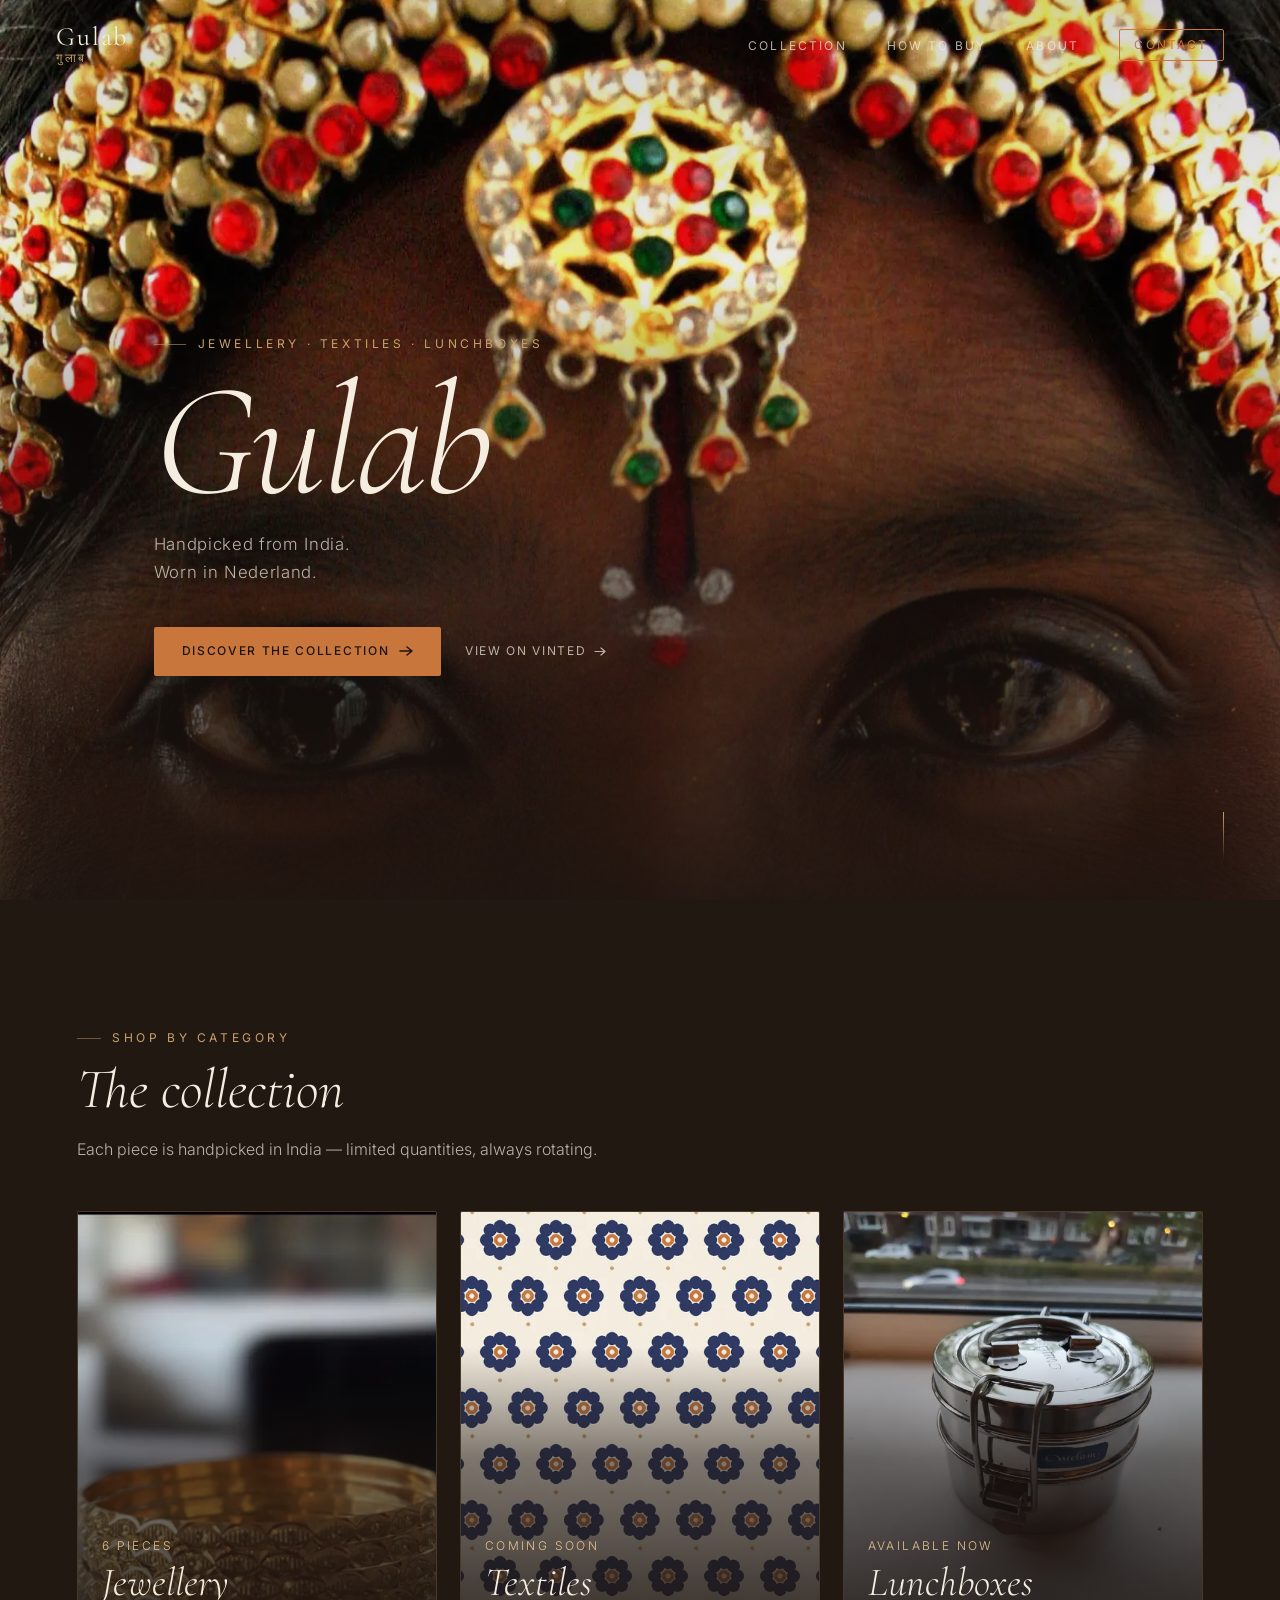
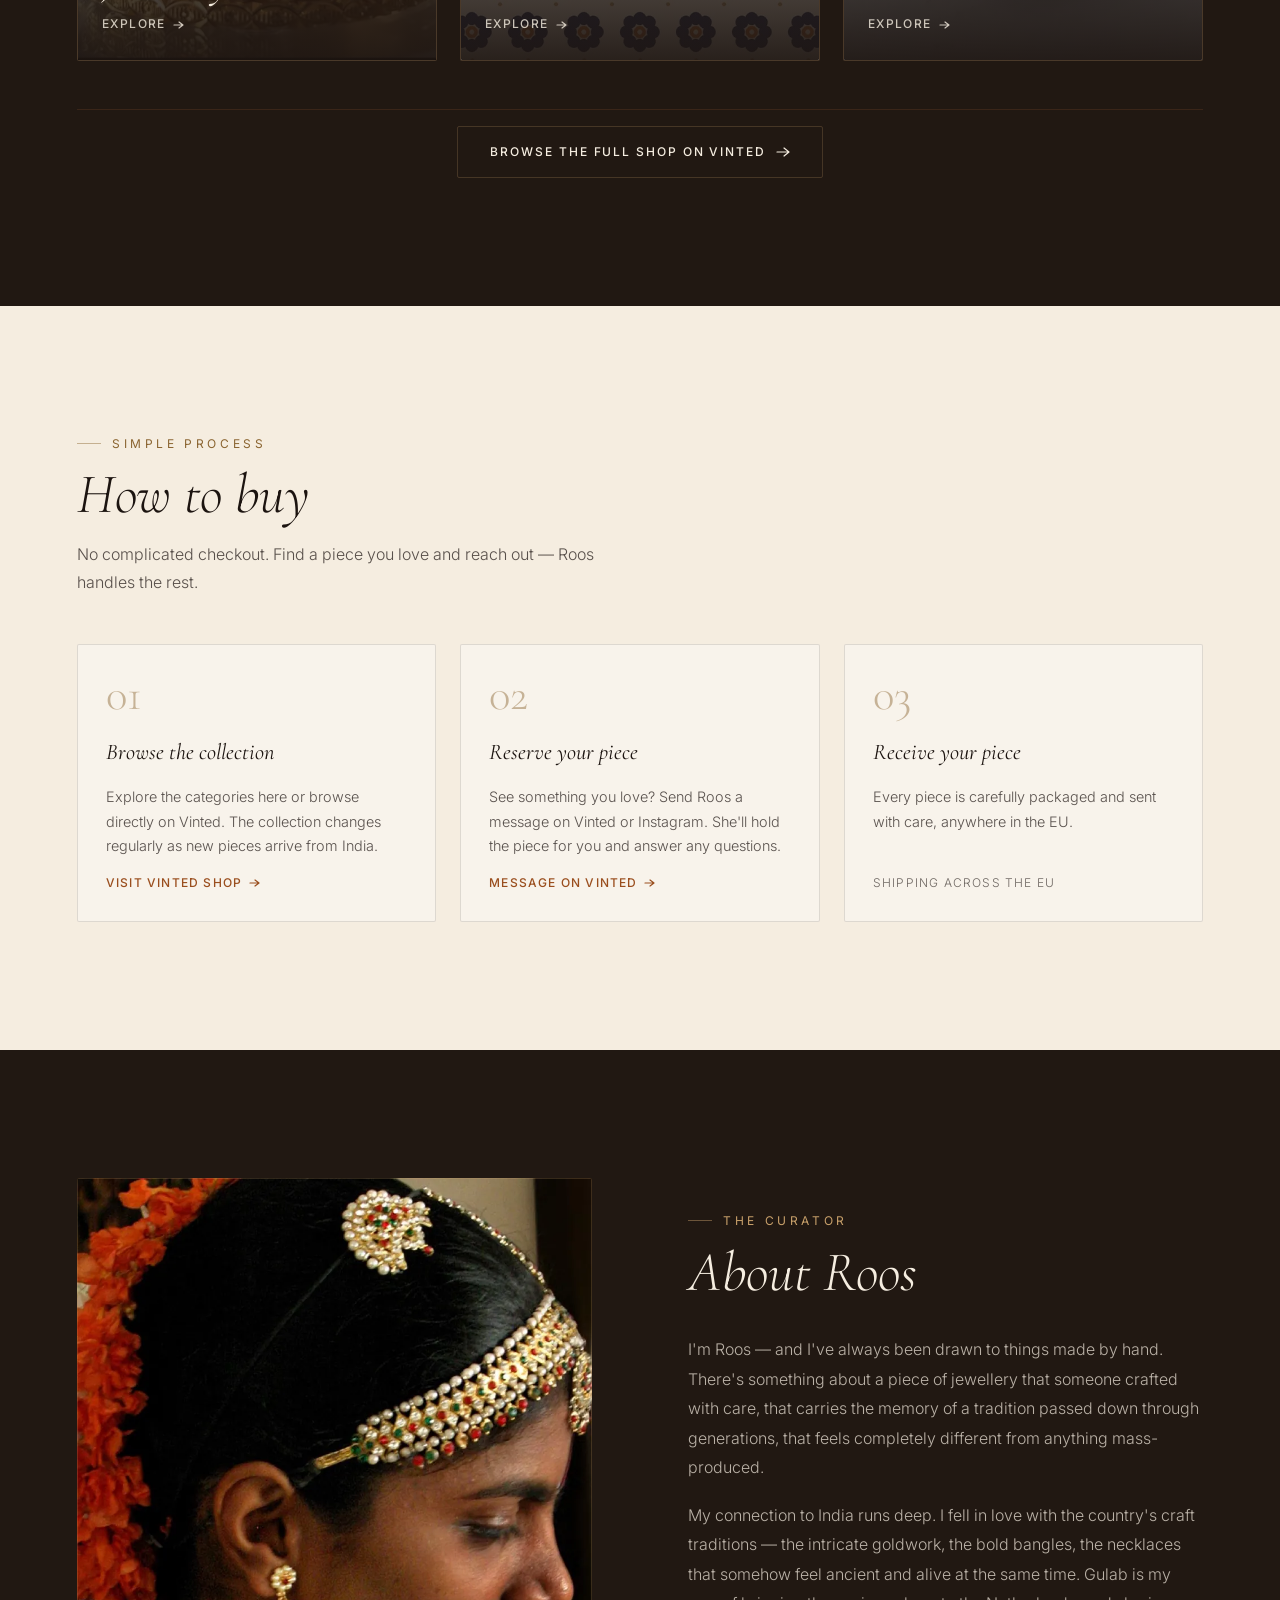
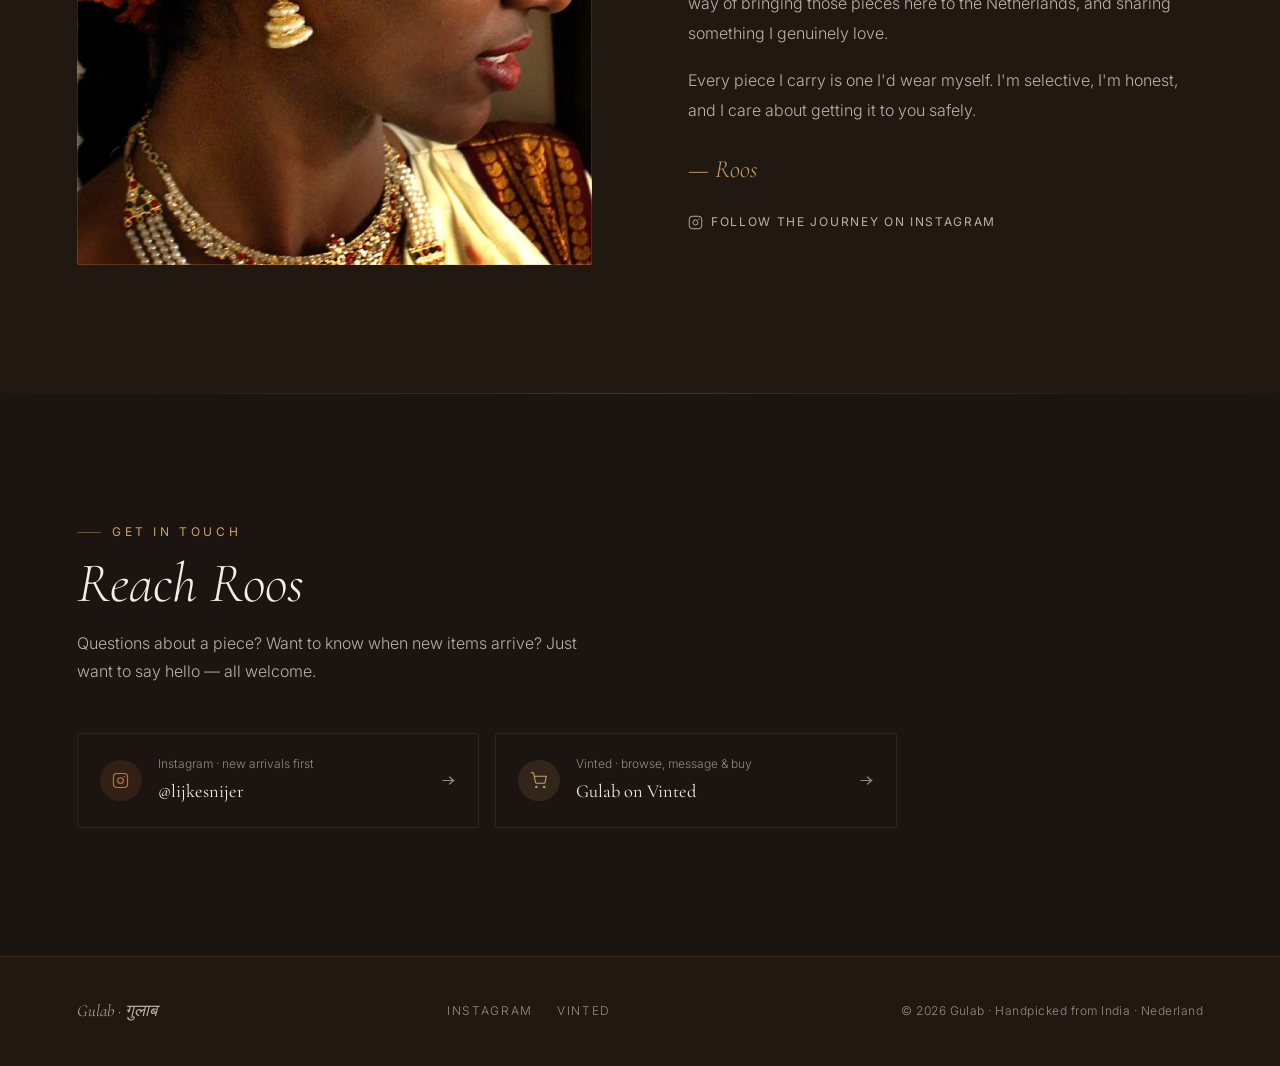
==== commit 05ef85ea: "Shipping copy: EU-wide, not NL-only Co-Authored-By: Claude Opus 5.5 <noreply@anthropic.com> Claude-S" ====
--- a/index.html
+++ b/index.html
@@ -4,14 +4,14 @@
   <meta charset="UTF-8">
   <meta name="viewport" content="width=device-width, initial-scale=1.0">
   <title>Gulab — Handpicked from India, in Nederland</title>
-  <meta name="description" content="Jewellery, textiles and steel lunchboxes, handpicked in India by Roos and available in the Netherlands.">
+  <meta name="description" content="Jewellery, textiles and steel lunchboxes, handpicked in India by Roos. Based in the Netherlands, shipping across the EU.">
   <meta name="theme-color" content="#1C1410">
 
   <!-- Social sharing -->
   <meta property="og:type" content="website">
   <meta property="og:site_name" content="Gulab">
   <meta property="og:title" content="Gulab — Handpicked from India">
-  <meta property="og:description" content="Jewellery, textiles and lunchboxes, handpicked in India. Available in Nederland.">
+  <meta property="og:description" content="Jewellery, textiles and lunchboxes, handpicked in India. Shipping across the EU.">
   <meta property="og:url" content="https://mirrrad.github.io/gulab/">
   <meta property="og:image" content="https://mirrrad.github.io/gulab/assets/og-image.jpg">
   <meta property="og:image:width" content="1200">
@@ -20,7 +20,7 @@
   <meta property="og:locale" content="en_GB">
   <meta name="twitter:card" content="summary_large_image">
   <meta name="twitter:title" content="Gulab — Handpicked from India">
-  <meta name="twitter:description" content="Jewellery, textiles and lunchboxes, handpicked in India. Available in Nederland.">
+  <meta name="twitter:description" content="Jewellery, textiles and lunchboxes, handpicked in India. Shipping across the EU.">
   <meta name="twitter:image" content="https://mirrrad.github.io/gulab/assets/og-image.jpg">
 
   <!-- Icons -->
@@ -37,8 +37,8 @@
     "alternateName": "गुलाब",
     "url": "https://mirrrad.github.io/gulab/",
     "logo": "https://mirrrad.github.io/gulab/assets/icon-512.png",
-    "description": "Jewellery, textiles and lunchboxes handpicked in India, available in the Netherlands.",
-    "areaServed": "NL",
+    "description": "Jewellery, textiles and lunchboxes handpicked in India. Based in the Netherlands, shipping across the EU.",
+    "areaServed": "EU",
     "sameAs": [
       "https://www.instagram.com/lijkesnijer",
       "https://www.vinted.nl/member/27795555-roos123456"
@@ -208,8 +208,8 @@
         <div class="how-step">
           <div class="how-number" aria-hidden="true">03</div>
           <h3 class="how-title">Receive your piece</h3>
-          <p class="how-desc">Orders ship within the Netherlands. Each piece is carefully packaged and sent with care. EU shipping coming soon.</p>
-          <p class="how-note">Shipping to NL · EU coming soon</p>
+          <p class="how-desc">Every piece is carefully packaged and sent with care, anywhere in the EU.</p>
+          <p class="how-note">Shipping across the EU</p>
         </div>
 
       </div>
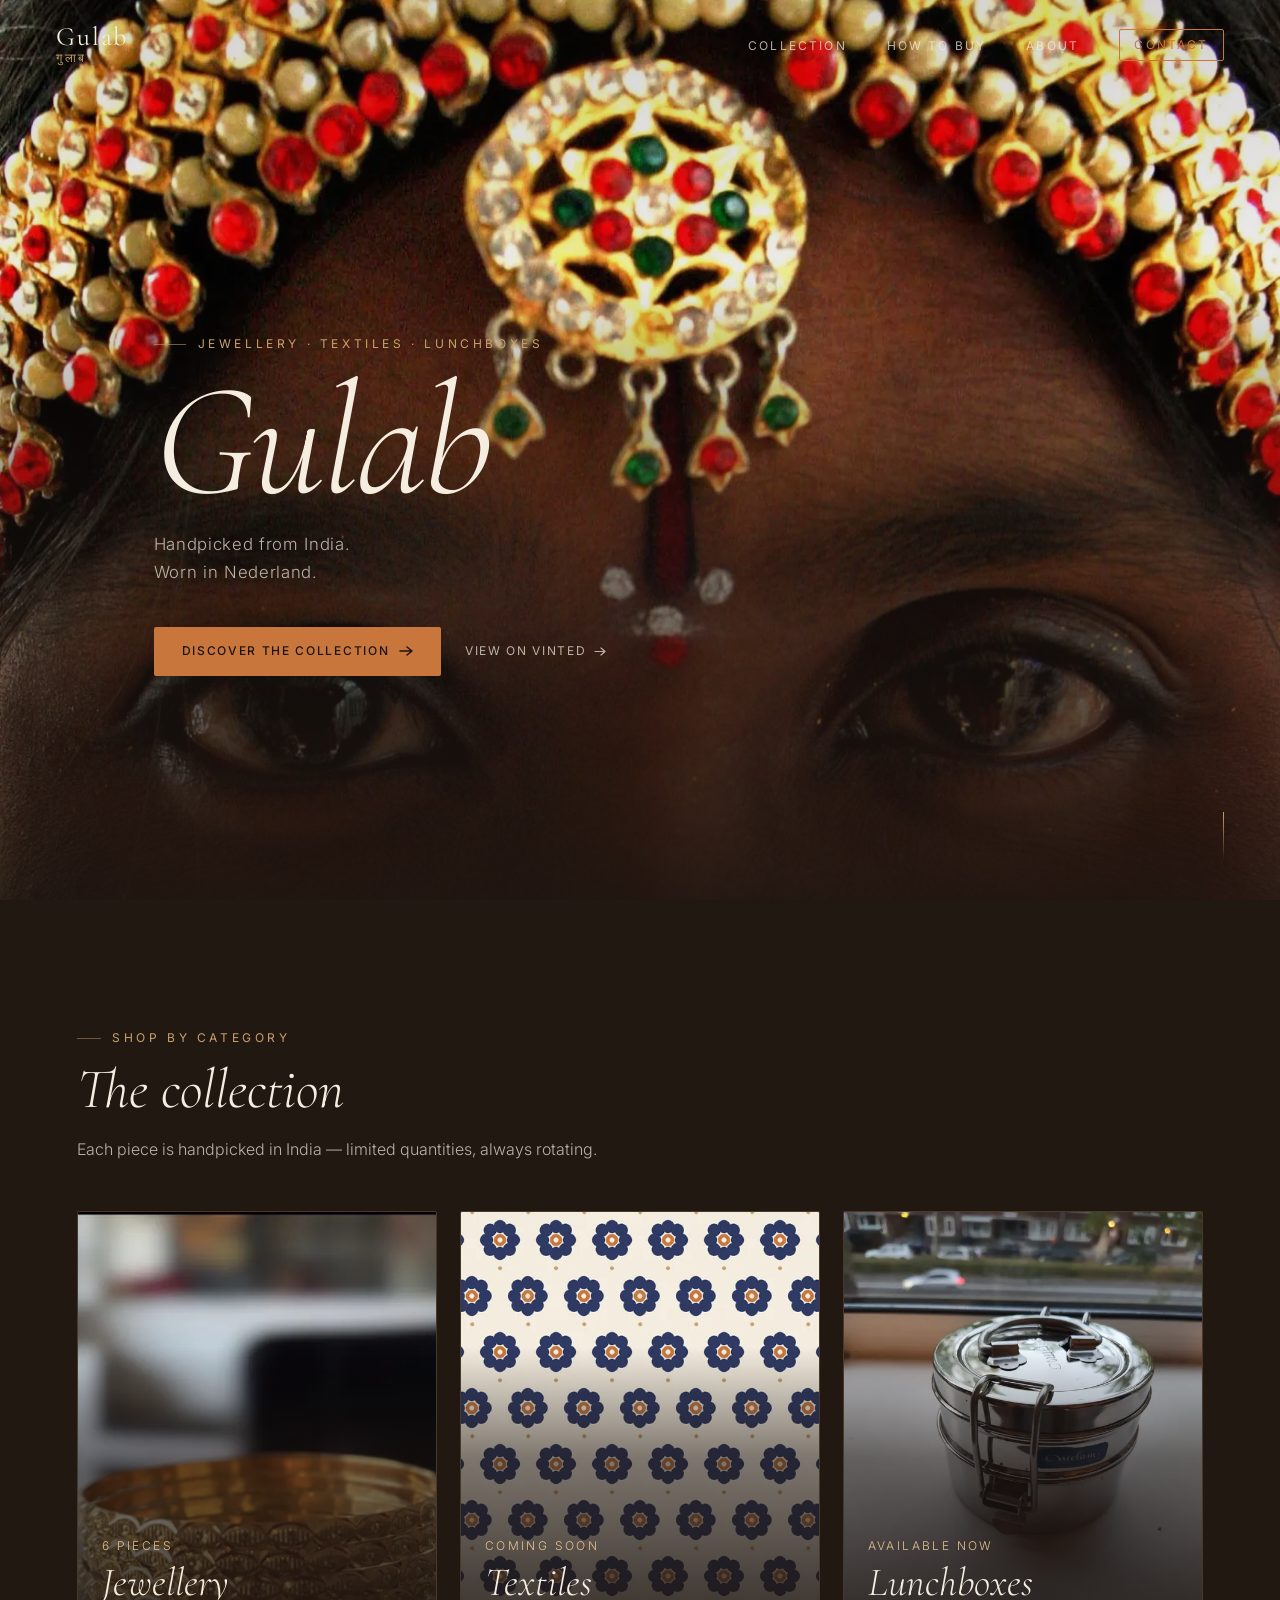
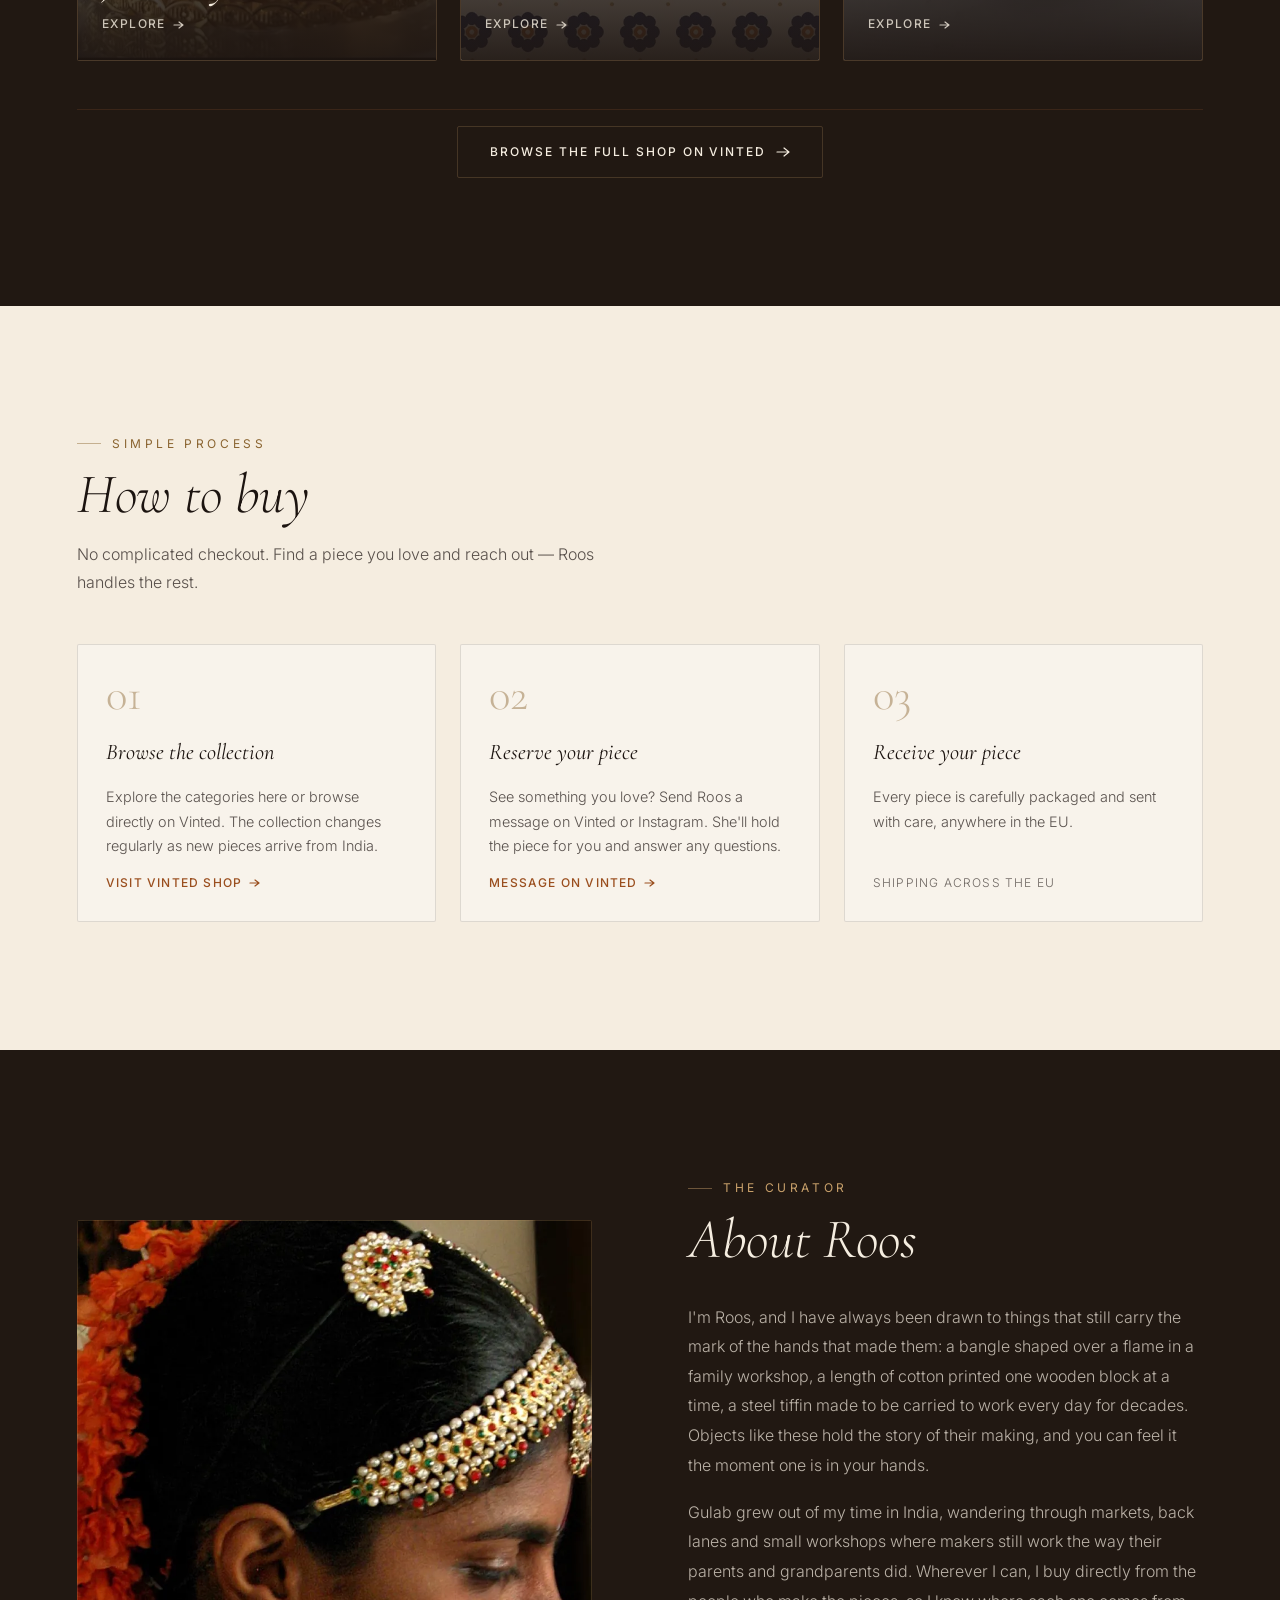
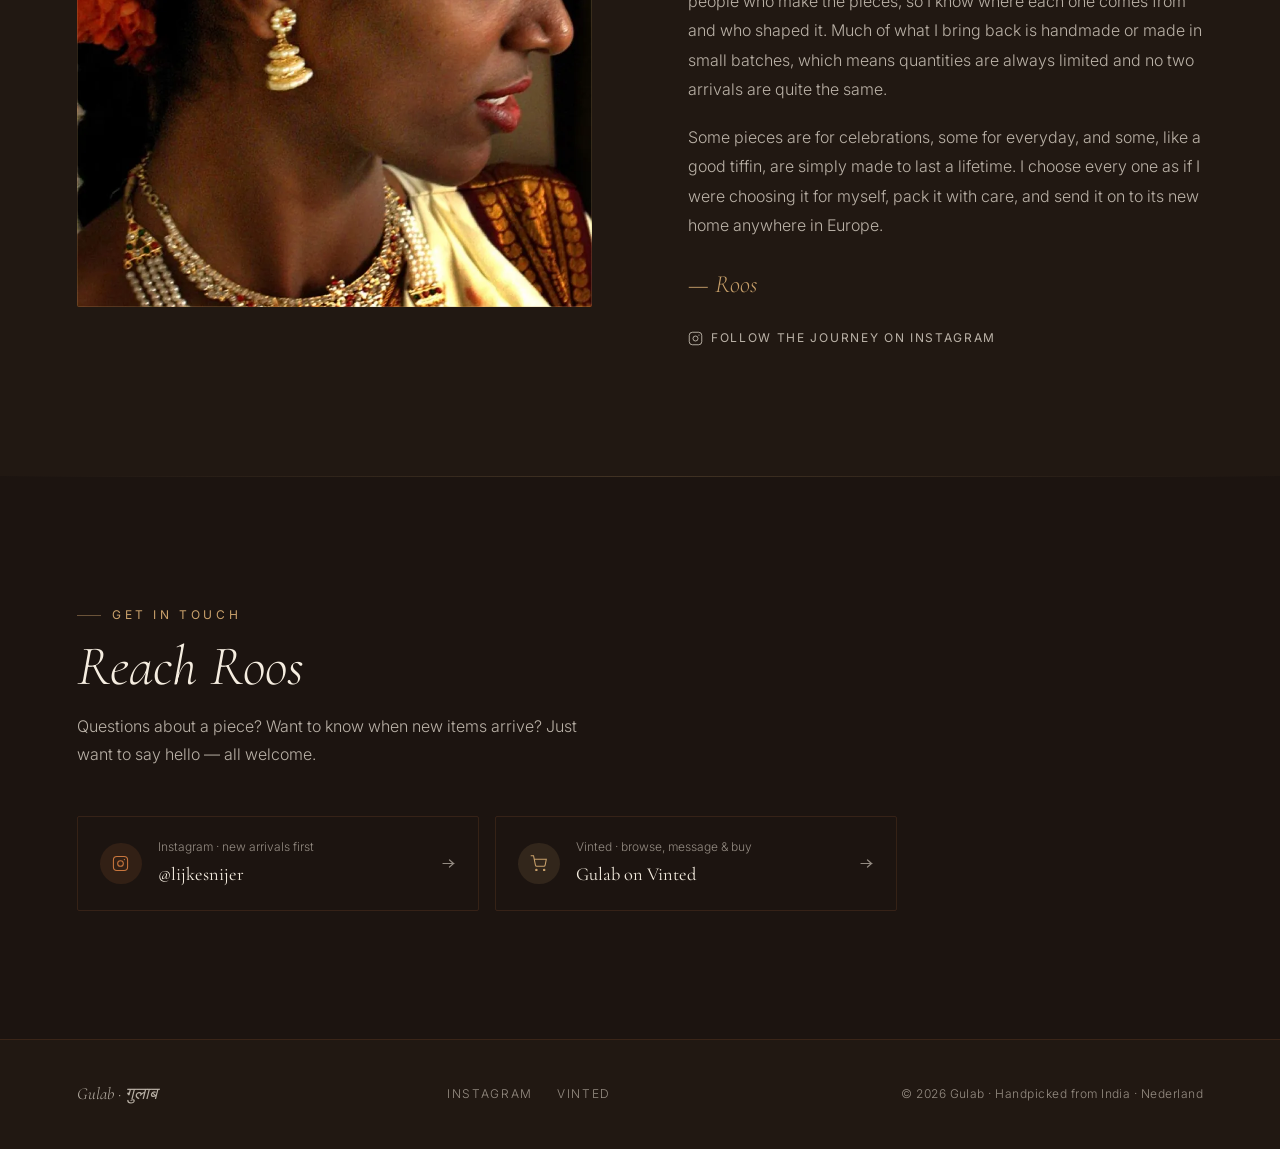
==== commit 4bbc8b82: "About: rewrite to cover all categories and the handmade, direct-from-artisan story Co-Authored-By: C" ====
--- a/index.html
+++ b/index.html
@@ -229,13 +229,13 @@
           <h2 class="section-heading" id="about-heading">About Roos</h2>
         </div>
         <p class="about-body">
-          I'm Roos — and I've always been drawn to things made by hand. There's something about a piece of jewellery that someone crafted with care, that carries the memory of a tradition passed down through generations, that feels completely different from anything mass-produced.
+          I'm Roos, and I have always been drawn to things that still carry the mark of the hands that made them: a bangle shaped over a flame in a family workshop, a length of cotton printed one wooden block at a time, a steel tiffin made to be carried to work every day for decades. Objects like these hold the story of their making, and you can feel it the moment one is in your hands.
         </p>
         <p class="about-body">
-          My connection to India runs deep. I fell in love with the country's craft traditions — the intricate goldwork, the bold bangles, the necklaces that somehow feel ancient and alive at the same time. Gulab is my way of bringing those pieces here to the Netherlands, and sharing something I genuinely love.
+          Gulab grew out of my time in India, wandering through markets, back lanes and small workshops where makers still work the way their parents and grandparents did. Wherever I can, I buy directly from the people who make the pieces, so I know where each one comes from and who shaped it. Much of what I bring back is handmade or made in small batches, which means quantities are always limited and no two arrivals are quite the same.
         </p>
         <p class="about-body">
-          Every piece I carry is one I'd wear myself. I'm selective, I'm honest, and I care about getting it to you safely.
+          Some pieces are for celebrations, some for everyday, and some, like a good tiffin, are simply made to last a lifetime. I choose every one as if I were choosing it for myself, pack it with care, and send it on to its new home anywhere in Europe.
         </p>
         <p class="about-signature">— Roos</p>
         <a href="https://www.instagram.com/lijkesnijer" target="_blank" rel="noopener" class="about-instagram">
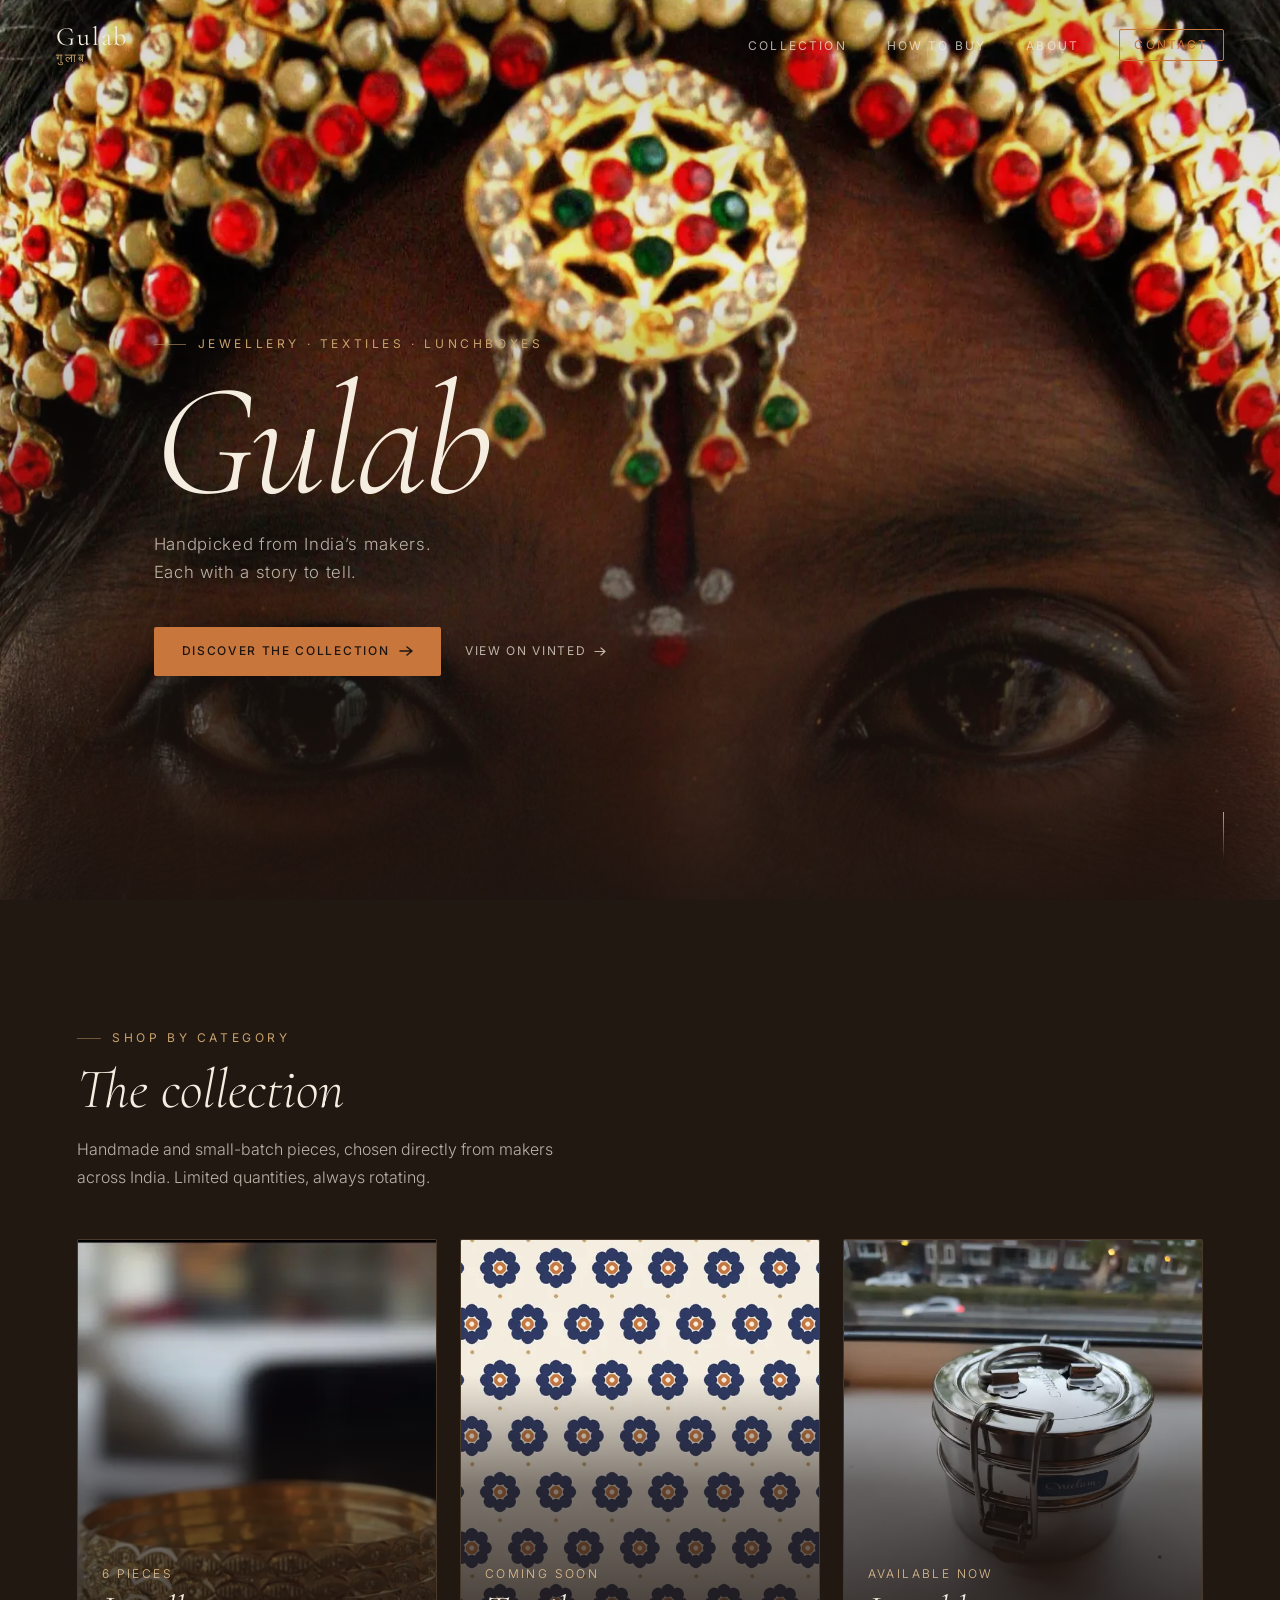
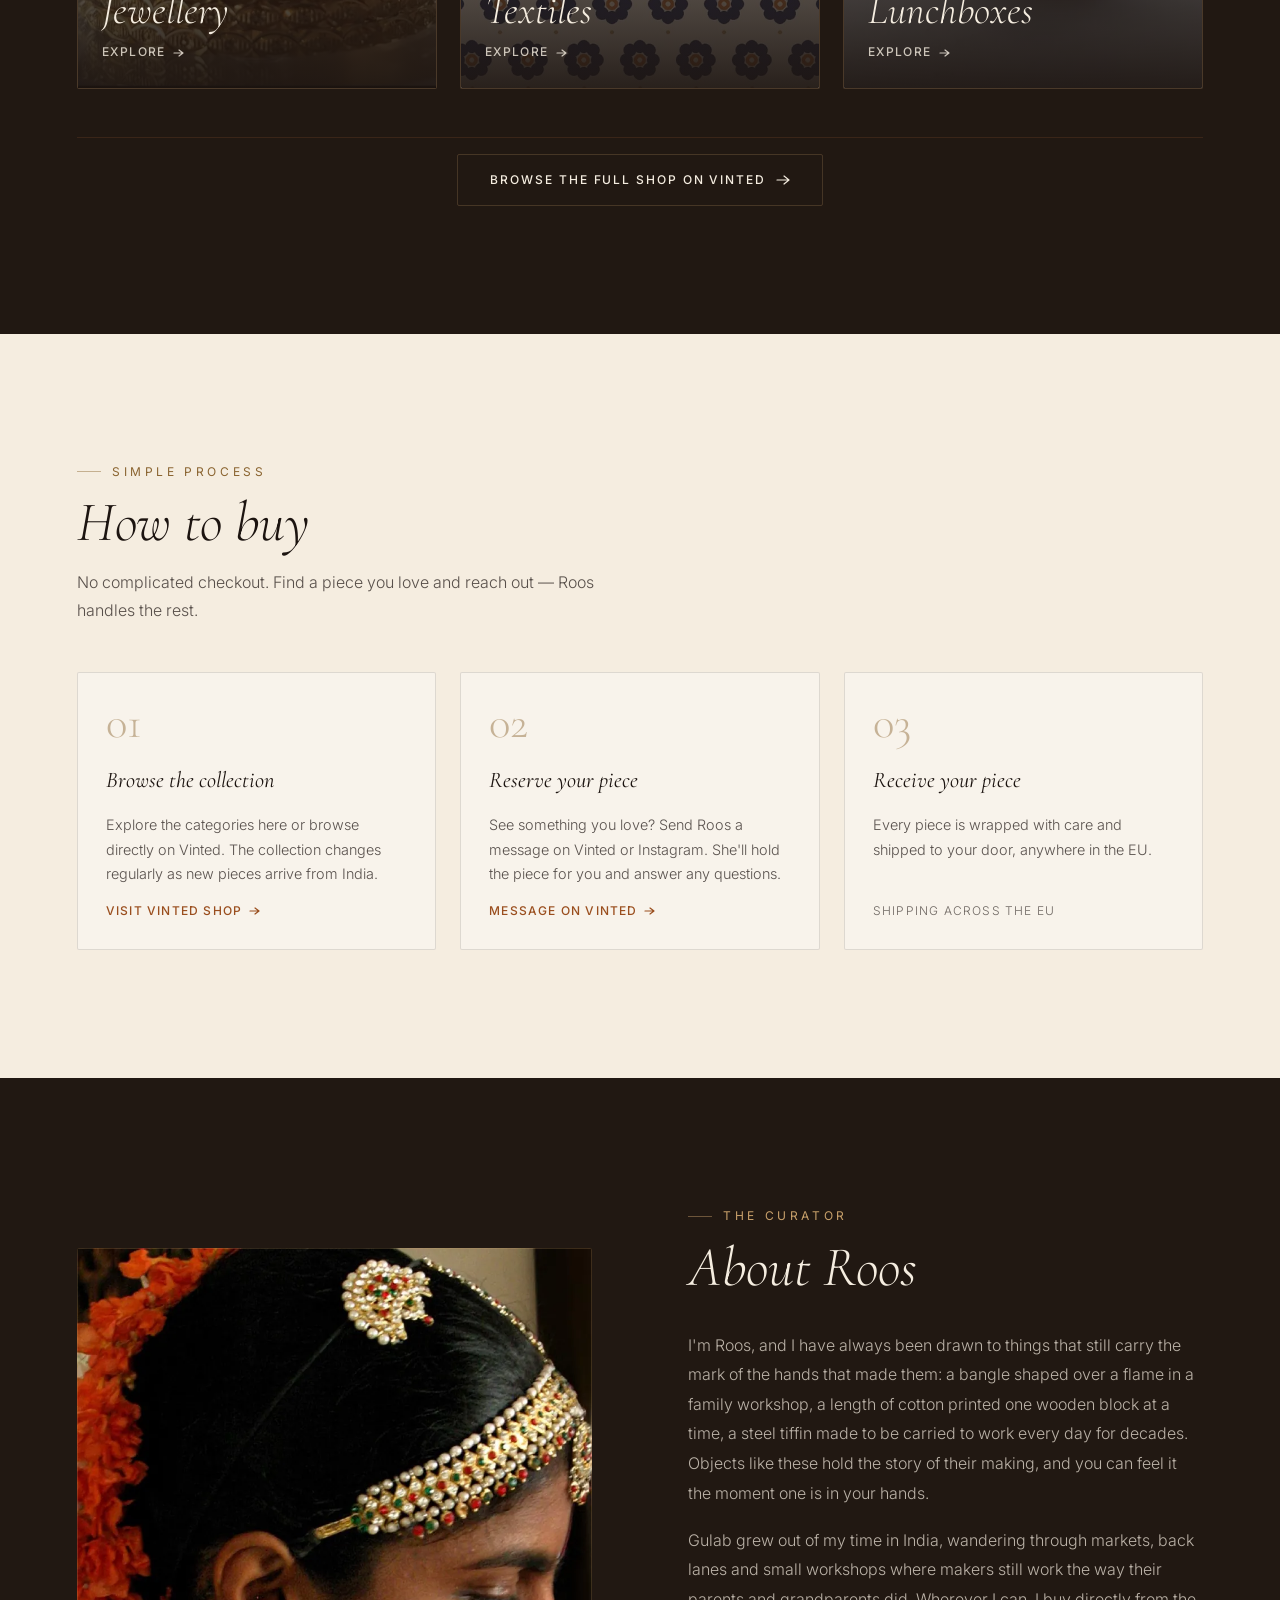
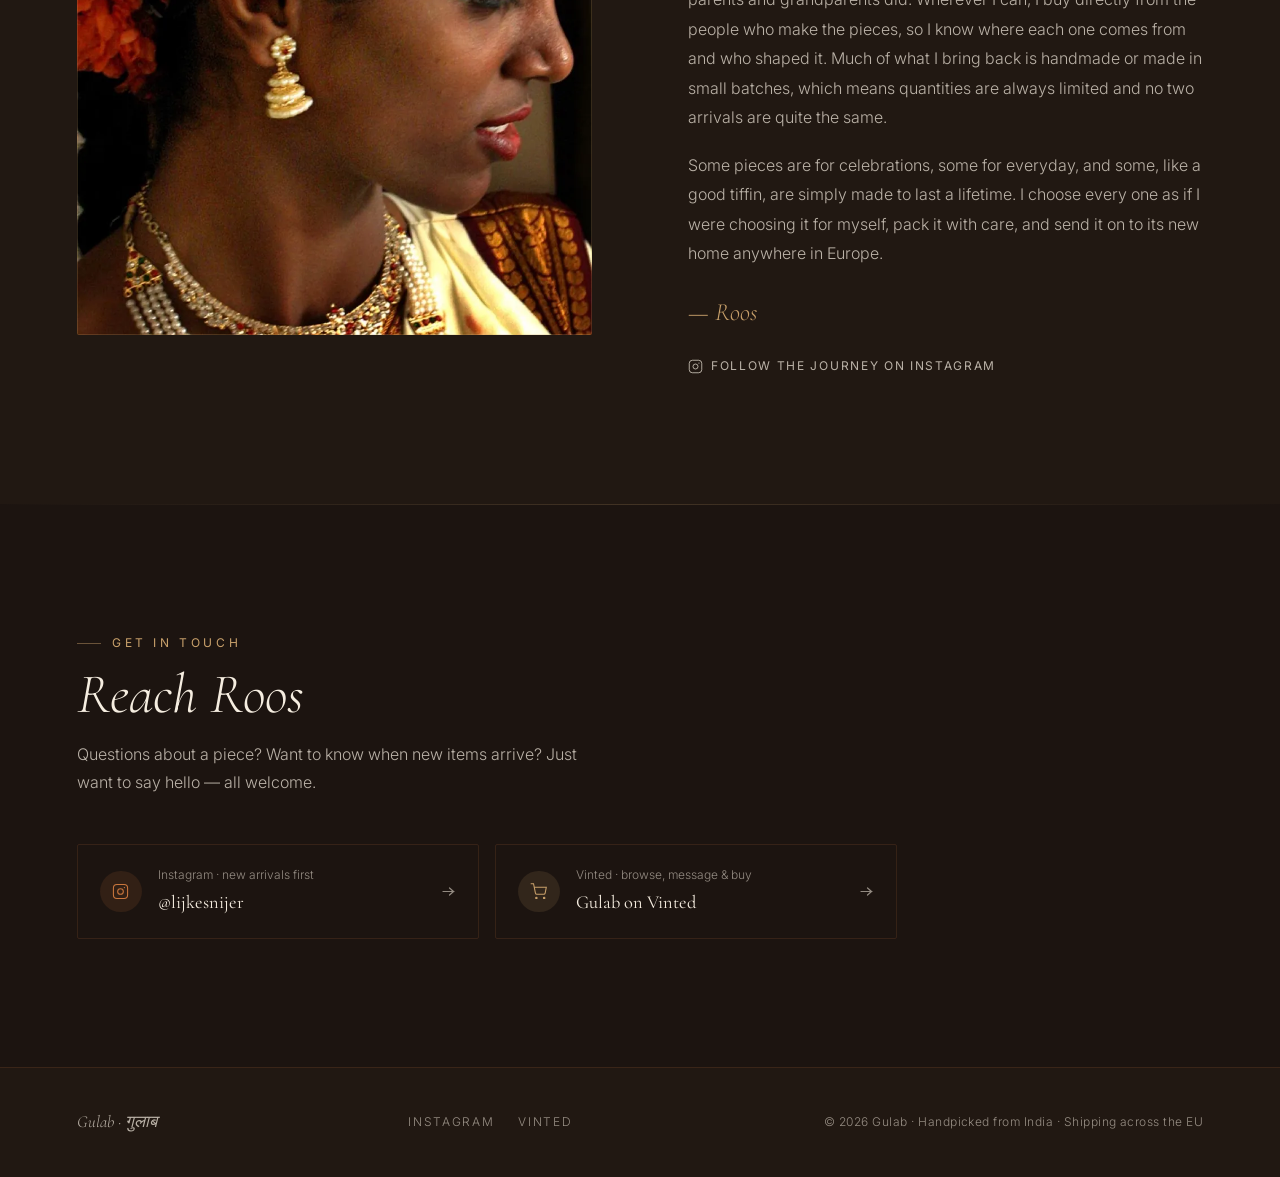
==== commit d413cf80: "Copy: multi-category and EU-wide throughout - New tagline "Handpicked from India's makers. Each with" ====
--- a/index.html
+++ b/index.html
@@ -3,24 +3,24 @@
 <head>
   <meta charset="UTF-8">
   <meta name="viewport" content="width=device-width, initial-scale=1.0">
-  <title>Gulab — Handpicked from India, in Nederland</title>
-  <meta name="description" content="Jewellery, textiles and steel lunchboxes, handpicked in India by Roos. Based in the Netherlands, shipping across the EU.">
+  <title>Gulab — Handpicked from India’s Makers</title>
+  <meta name="description" content="Jewellery, textiles and steel lunchboxes, handpicked from makers across India. Small batches, each with a story. Shipping across the EU.">
   <meta name="theme-color" content="#1C1410">
 
   <!-- Social sharing -->
   <meta property="og:type" content="website">
   <meta property="og:site_name" content="Gulab">
-  <meta property="og:title" content="Gulab — Handpicked from India">
-  <meta property="og:description" content="Jewellery, textiles and lunchboxes, handpicked in India. Shipping across the EU.">
+  <meta property="og:title" content="Gulab — Handpicked from India’s Makers">
+  <meta property="og:description" content="Jewellery, textiles and lunchboxes, handpicked from makers across India. Shipping across the EU.">
   <meta property="og:url" content="https://mirrrad.github.io/gulab/">
   <meta property="og:image" content="https://mirrrad.github.io/gulab/assets/og-image.jpg">
   <meta property="og:image:width" content="1200">
   <meta property="og:image:height" content="630">
-  <meta property="og:image:alt" content="Gulab — Handpicked from India. Worn in Nederland.">
+  <meta property="og:image:alt" content="Gulab — Handpicked from India’s makers. Each with a story to tell.">
   <meta property="og:locale" content="en_GB">
   <meta name="twitter:card" content="summary_large_image">
-  <meta name="twitter:title" content="Gulab — Handpicked from India">
-  <meta name="twitter:description" content="Jewellery, textiles and lunchboxes, handpicked in India. Shipping across the EU.">
+  <meta name="twitter:title" content="Gulab — Handpicked from India’s Makers">
+  <meta name="twitter:description" content="Jewellery, textiles and lunchboxes, handpicked from makers across India. Shipping across the EU.">
   <meta name="twitter:image" content="https://mirrrad.github.io/gulab/assets/og-image.jpg">
 
   <!-- Icons -->
@@ -37,7 +37,7 @@
     "alternateName": "गुलाब",
     "url": "https://mirrrad.github.io/gulab/",
     "logo": "https://mirrrad.github.io/gulab/assets/icon-512.png",
-    "description": "Jewellery, textiles and lunchboxes handpicked in India. Based in the Netherlands, shipping across the EU.",
+    "description": "Jewellery, textiles and steel lunchboxes, handpicked from makers across India. Small batches, each with a story. Shipping across the EU.",
     "areaServed": "EU",
     "sameAs": [
       "https://www.instagram.com/lijkesnijer",
@@ -104,7 +104,7 @@
       <div class="hero-content">
         <p class="hero-eyebrow">Jewellery · Textiles · Lunchboxes</p>
         <h1 class="hero-title">Gulab</h1>
-        <p class="hero-tagline">Handpicked from India.<br>Worn in Nederland.</p>
+        <p class="hero-tagline">Handpicked from India’s makers.<br>Each with a story to tell.</p>
         <div class="hero-actions">
           <a href="#collection" class="btn-primary">
             Discover the collection
@@ -128,7 +128,7 @@
       <div class="collection-header">
         <p class="section-eyebrow">Shop by category</p>
         <h2 class="section-heading" id="collection-heading">The collection</h2>
-        <p class="section-sub">Each piece is handpicked in India — limited quantities, always rotating.</p>
+        <p class="section-sub">Handmade and small-batch pieces, chosen directly from makers across India. Limited quantities, always rotating.</p>
       </div>
 
       <div class="category-grid">
@@ -208,7 +208,7 @@
         <div class="how-step">
           <div class="how-number" aria-hidden="true">03</div>
           <h3 class="how-title">Receive your piece</h3>
-          <p class="how-desc">Every piece is carefully packaged and sent with care, anywhere in the EU.</p>
+          <p class="how-desc">Every piece is wrapped with care and shipped to your door, anywhere in the EU.</p>
           <p class="how-note">Shipping across the EU</p>
         </div>
 
@@ -304,7 +304,7 @@
       <a href="https://www.instagram.com/lijkesnijer" target="_blank" rel="noopener">Instagram</a>
       <a href="https://www.vinted.nl/member/27795555-roos123456" target="_blank" rel="noopener">Vinted</a>
     </div>
-    <div class="footer-meta">© <span id="year"></span> Gulab · Handpicked from India · Nederland</div>
+    <div class="footer-meta">© <span id="year"></span> Gulab · Handpicked from India · Shipping across the EU</div>
   </footer>
 
   <script src="assets/js/site.js" defer></script>
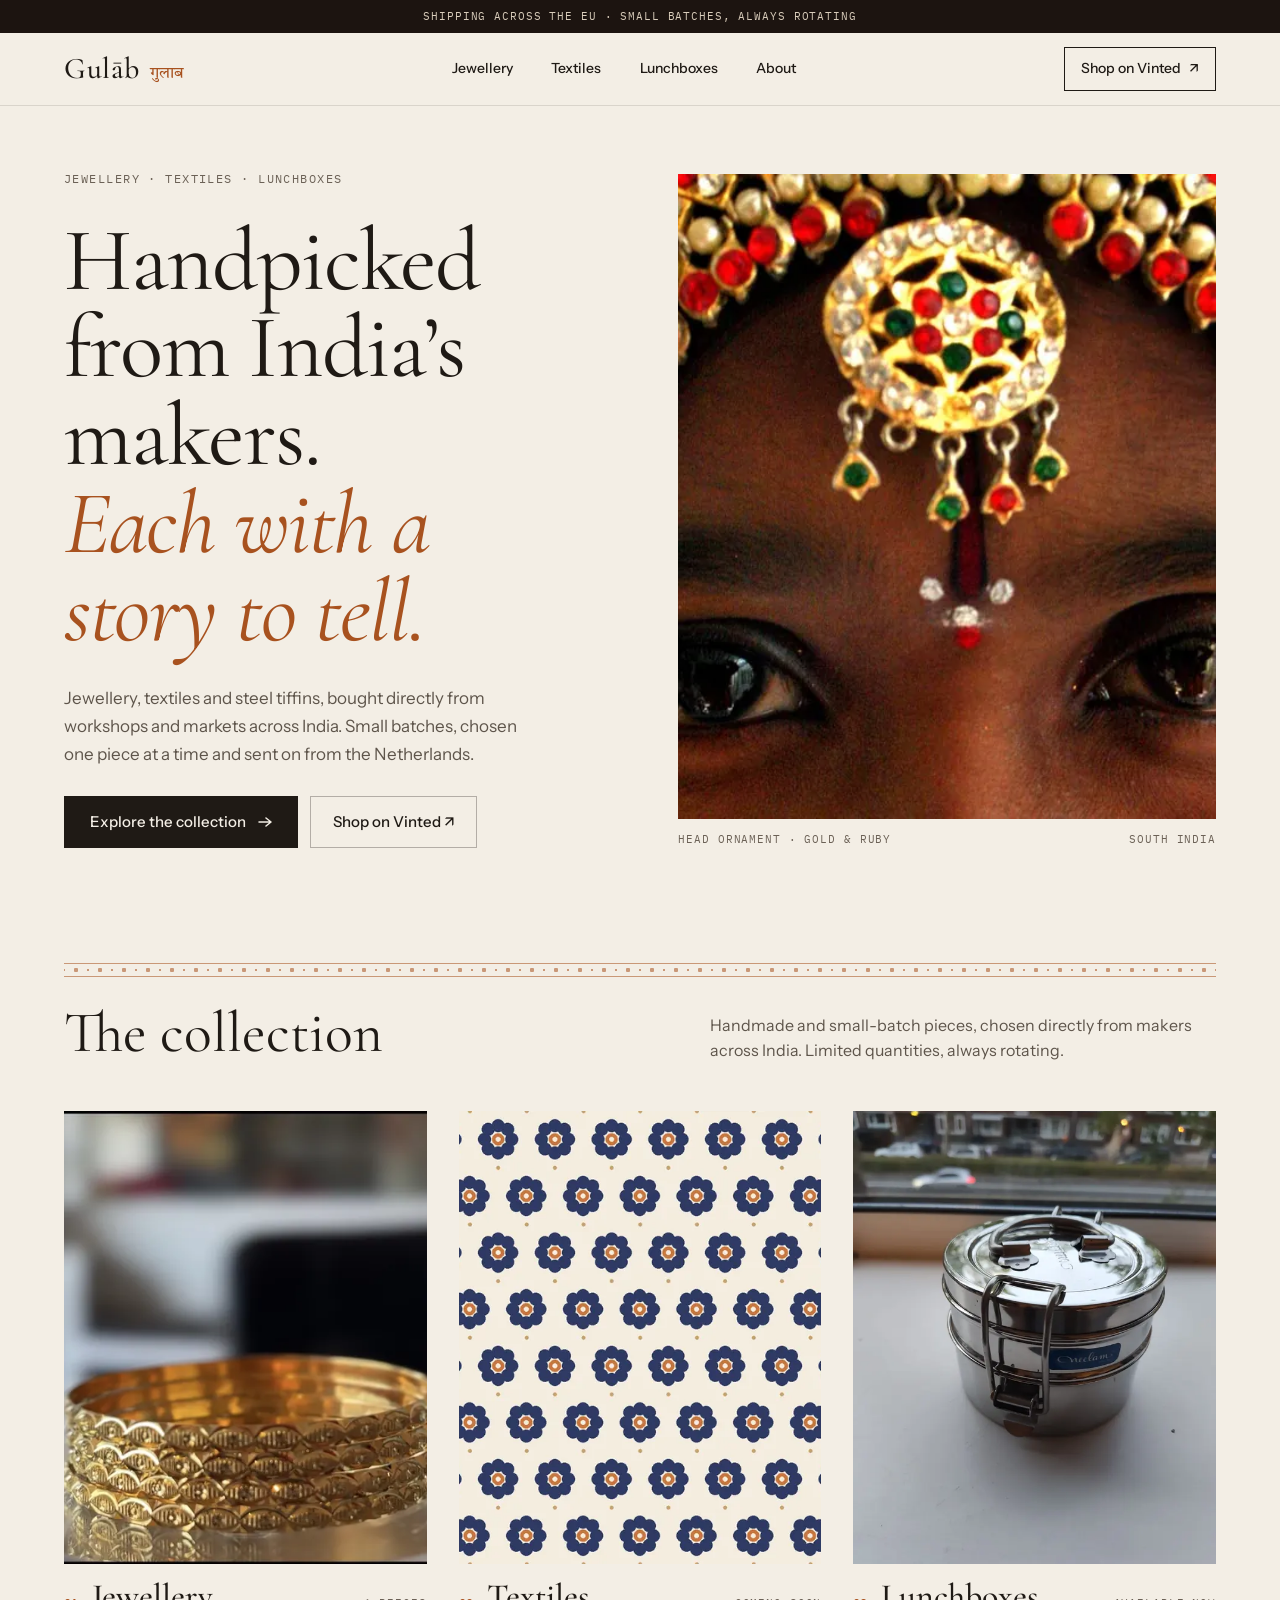
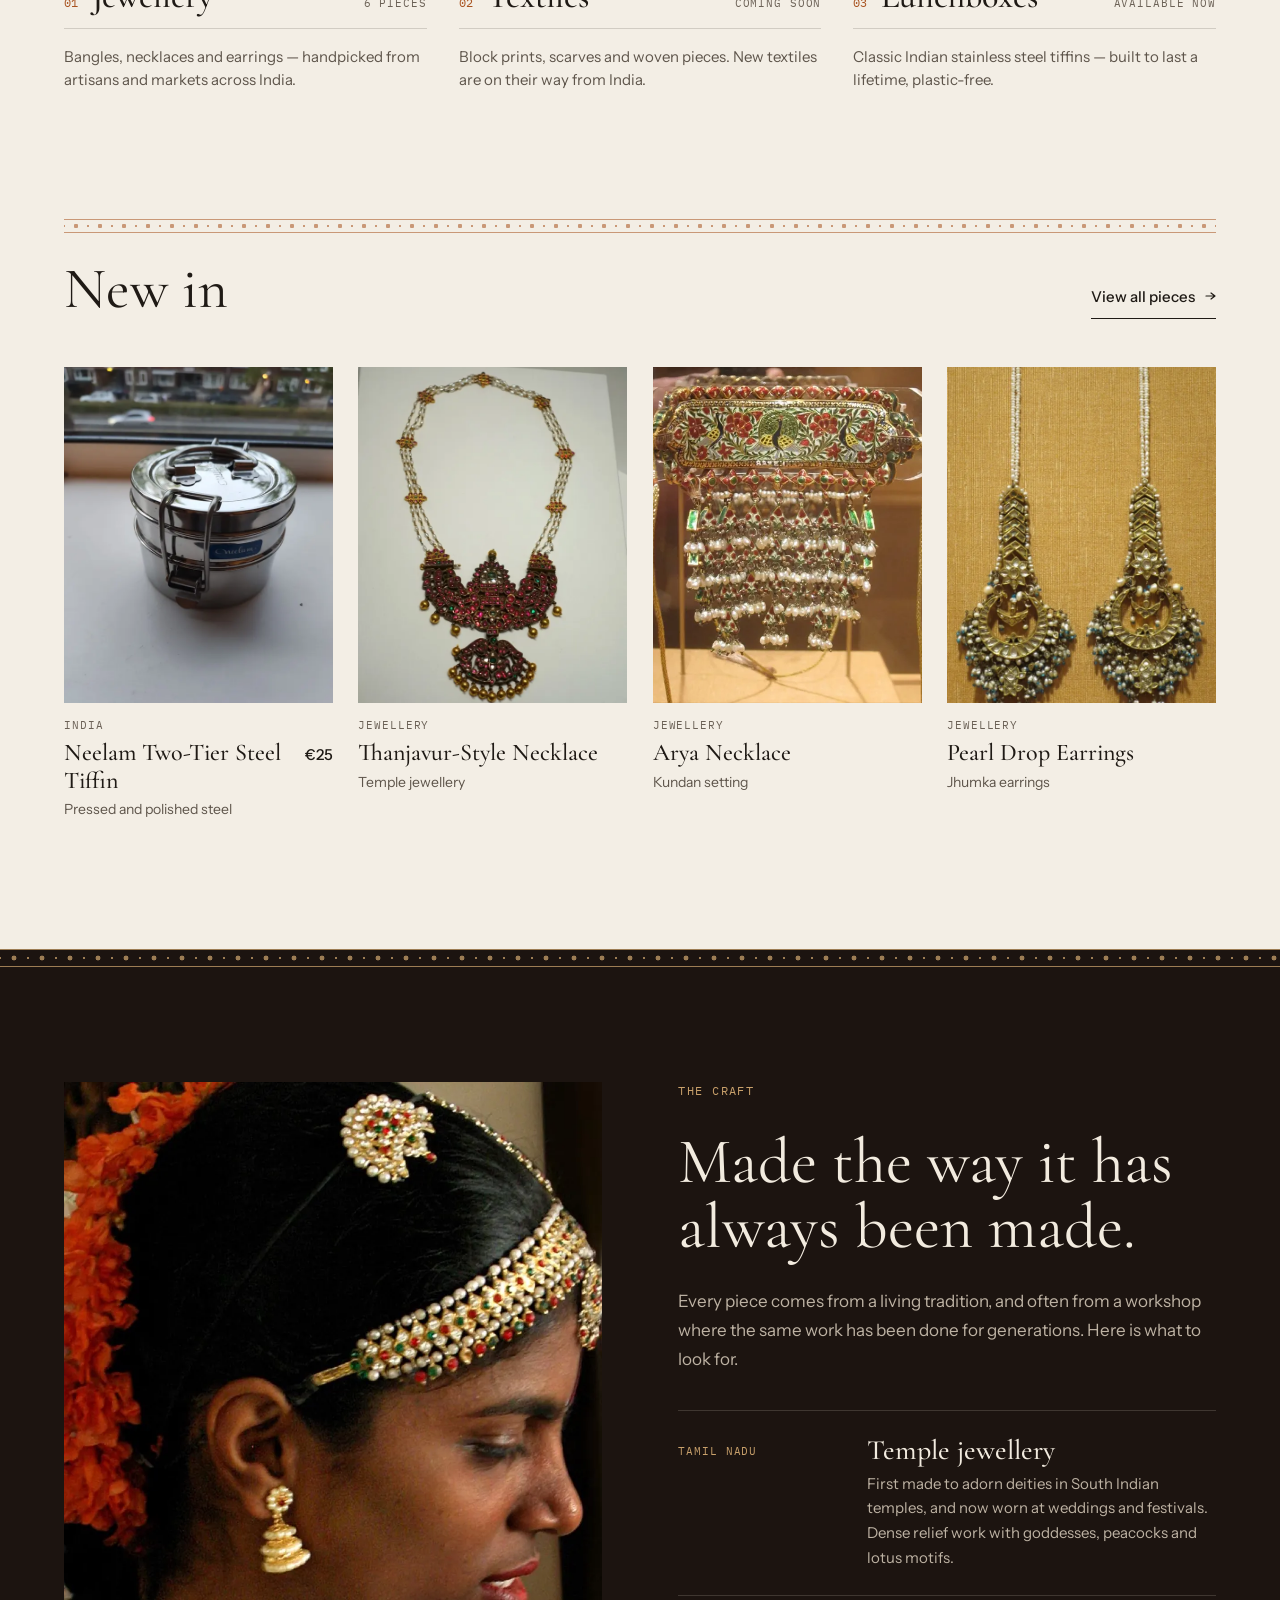
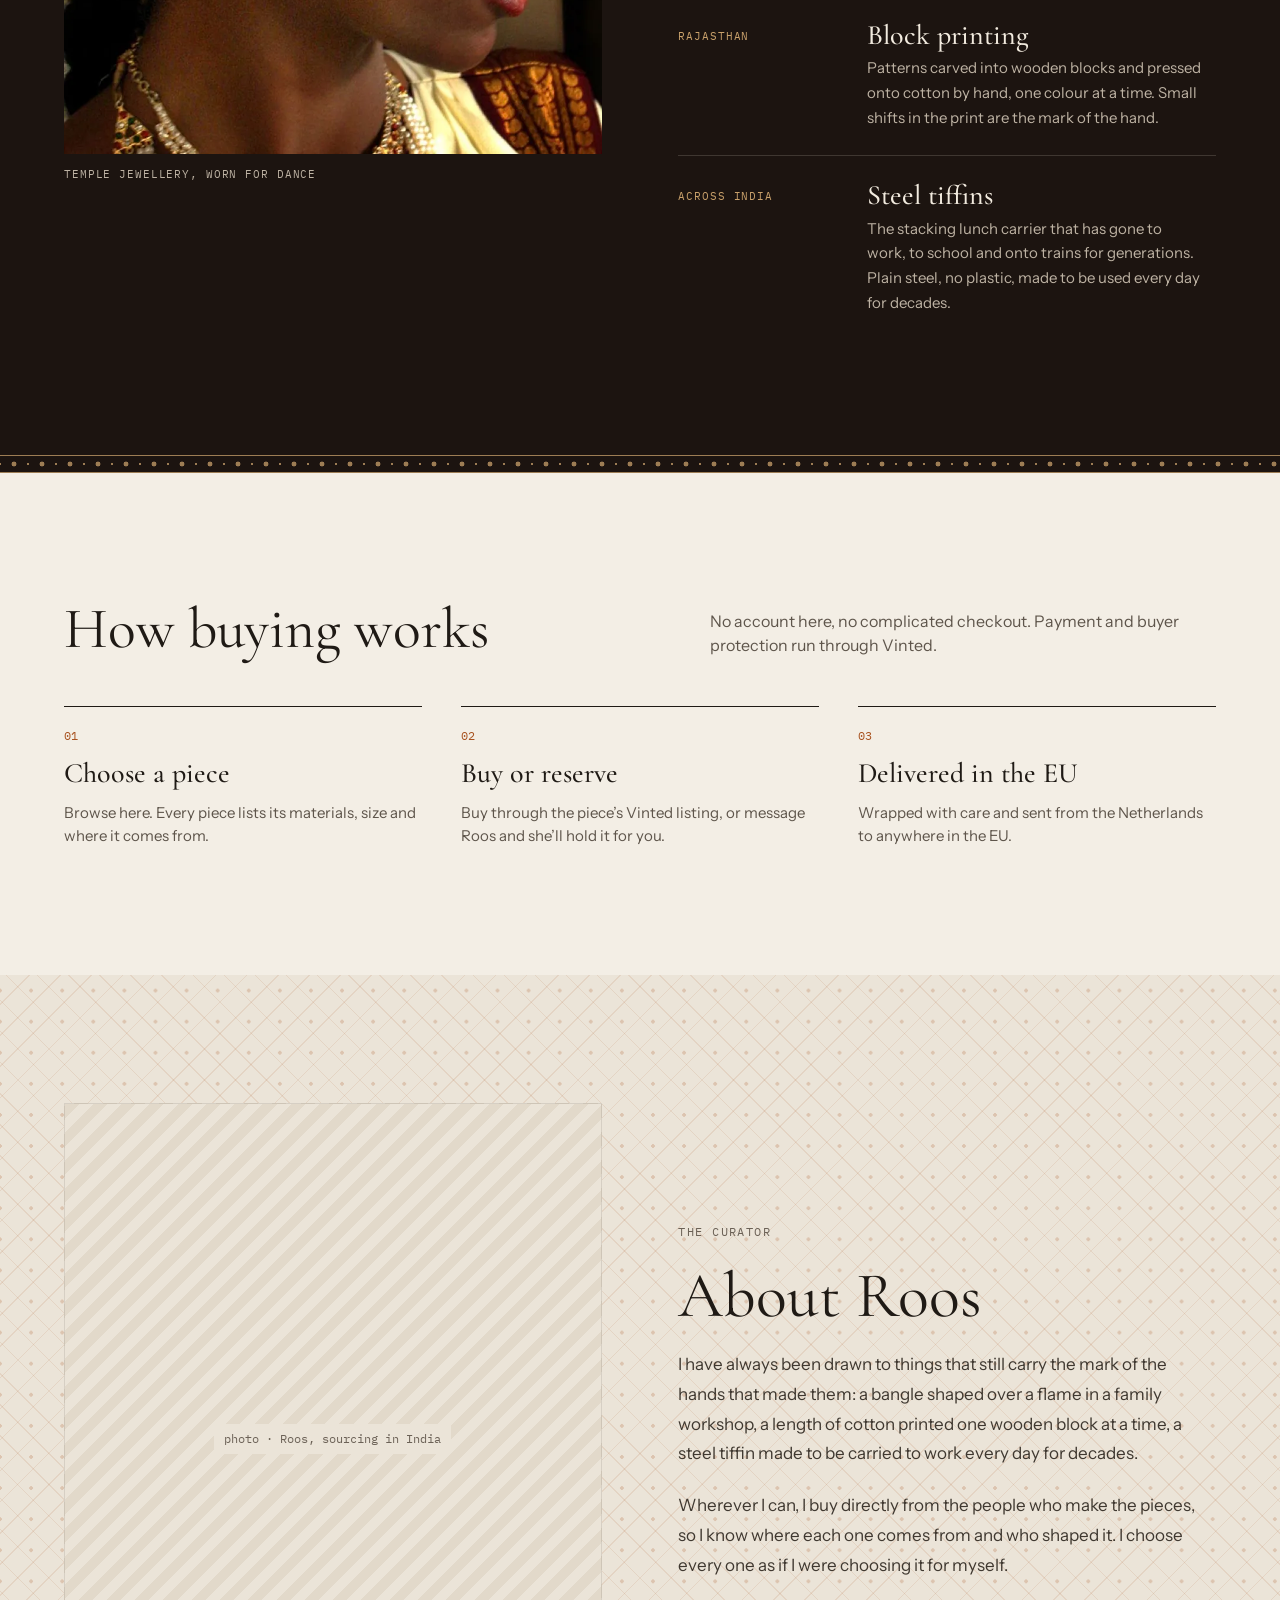
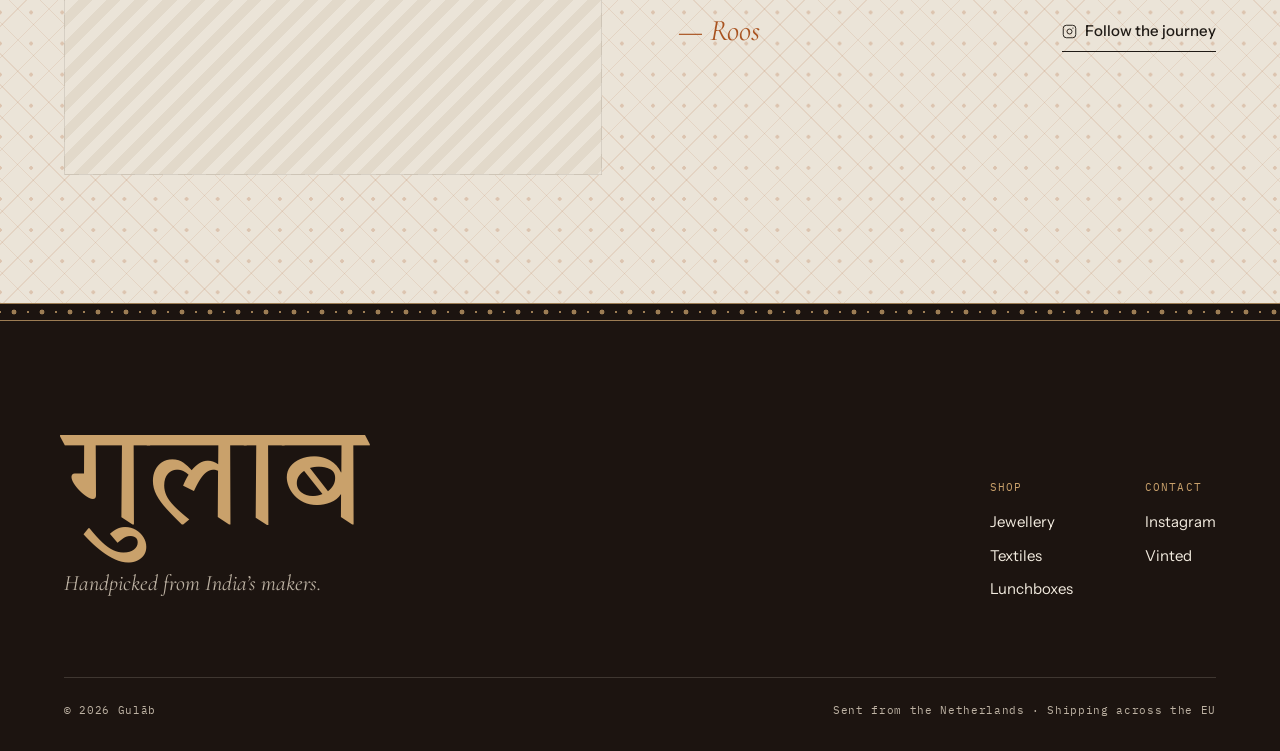
==== commit 793e1aed: "Redesign: paper/ink editorial look from the design handoff - New tokens, type (Cormorant, Instrument" ====
--- a/index.html
+++ b/index.html
@@ -3,312 +3,210 @@
 <head>
   <meta charset="UTF-8">
   <meta name="viewport" content="width=device-width, initial-scale=1.0">
-  <title>Gulab — Handpicked from India’s Makers</title>
+  <title>Gulāb — Handpicked from India’s Makers</title>
   <meta name="description" content="Jewellery, textiles and steel lunchboxes, handpicked from makers across India. Small batches, each with a story. Shipping across the EU.">
   <meta name="theme-color" content="#1C1410">
 
-  <!-- Social sharing -->
   <meta property="og:type" content="website">
-  <meta property="og:site_name" content="Gulab">
-  <meta property="og:title" content="Gulab — Handpicked from India’s Makers">
+  <meta property="og:site_name" content="Gulāb">
+  <meta property="og:title" content="Gulāb — Handpicked from India’s Makers">
   <meta property="og:description" content="Jewellery, textiles and lunchboxes, handpicked from makers across India. Shipping across the EU.">
   <meta property="og:url" content="https://mirrrad.github.io/gulab/">
   <meta property="og:image" content="https://mirrrad.github.io/gulab/assets/og-image.jpg">
   <meta property="og:image:width" content="1200">
   <meta property="og:image:height" content="630">
-  <meta property="og:image:alt" content="Gulab — Handpicked from India’s makers. Each with a story to tell.">
+  <meta property="og:image:alt" content="Gulāb — Handpicked from India’s makers. Each with a story to tell.">
   <meta property="og:locale" content="en_GB">
   <meta name="twitter:card" content="summary_large_image">
-  <meta name="twitter:title" content="Gulab — Handpicked from India’s Makers">
+  <meta name="twitter:title" content="Gulāb — Handpicked from India’s Makers">
   <meta name="twitter:description" content="Jewellery, textiles and lunchboxes, handpicked from makers across India. Shipping across the EU.">
   <meta name="twitter:image" content="https://mirrrad.github.io/gulab/assets/og-image.jpg">
 
-  <!-- Icons -->
   <link rel="icon" href="favicon.ico" sizes="any">
   <link rel="icon" type="image/png" sizes="32x32" href="assets/favicon-32.png">
   <link rel="apple-touch-icon" href="assets/apple-touch-icon.png">
-
-  <!-- Structured data -->
   <script type="application/ld+json">
   {
     "@context": "https://schema.org",
     "@type": "Organization",
-    "name": "Gulab",
+    "name": "Gulāb",
     "alternateName": "गुलाब",
     "url": "https://mirrrad.github.io/gulab/",
     "logo": "https://mirrrad.github.io/gulab/assets/icon-512.png",
     "description": "Jewellery, textiles and steel lunchboxes, handpicked from makers across India. Small batches, each with a story. Shipping across the EU.",
     "areaServed": "EU",
-    "sameAs": [
-      "https://www.instagram.com/lijkesnijer",
-      "https://www.vinted.nl/member/27795555-roos123456"
-    ]
+    "sameAs": ["https://www.instagram.com/lijkesnijer", "https://www.vinted.nl/member/27795555-roos123456"]
   }
   </script>
-
-  <!-- Hero image: start fetching before CSS/fonts -->
-  <link rel="preload" as="image" type="image/webp"
-        imagesrcset="assets/images/hero-dancer-800.webp 800w, assets/images/hero-dancer-1400.webp 1400w"
-        imagesizes="100vw" fetchpriority="high">
-
-  <!-- Fonts -->
+  <link rel="preload" as="image" type="image/webp" imagesrcset="assets/images/hero-dancer-800.webp 800w, assets/images/hero-dancer-1400.webp 1400w" imagesizes="(max-width: 860px) 100vw, 50vw" fetchpriority="high">
+  <link rel="preload" as="fetch" href="assets/data/listings.json" crossorigin>
   <link rel="preconnect" href="https://fonts.googleapis.com">
   <link rel="preconnect" href="https://fonts.gstatic.com" crossorigin>
-  <link href="https://fonts.googleapis.com/css2?family=Cormorant+Garamond:ital,wght@0,300;0,400;0,600;1,300;1,400;1,600&family=Inter:wght@300;400;500&display=swap" rel="stylesheet">
-
+  <link href="https://fonts.googleapis.com/css2?family=Cormorant+Garamond:ital,wght@0,400;0,500;0,600;1,400;1,500&amp;family=IBM+Plex+Mono:wght@400;500&amp;family=Instrument+Sans:wght@400;500;600&amp;family=Tiro+Devanagari+Hindi&amp;display=swap" rel="stylesheet">
   <link rel="stylesheet" href="assets/css/site.css">
 </head>
-
 <body>
-
-  <a class="skip-link" href="#collection">Skip to the collection</a>
-
-  <!-- NAVIGATION -->
-  <nav class="nav" id="nav" aria-label="Main navigation">
-    <a href="#home" class="nav-logo" aria-label="Gulab — home">
-      <span class="nav-logo-main">Gulab</span>
-      <span class="nav-logo-sub" lang="hi">गुलाब</span>
-    </a>
-    <ul class="nav-links" role="list">
-      <li><a href="#collection">Collection</a></li>
-      <li><a href="#how">How to buy</a></li>
-      <li><a href="#about">About</a></li>
-      <li><a href="#contact" class="nav-cta">Contact</a></li>
-    </ul>
-    <button class="nav-toggle" id="navToggle" aria-label="Open menu" aria-expanded="false" aria-controls="navMobile">
-      <span></span><span></span><span></span>
-    </button>
-  </nav>
-
-  <!-- Mobile overlay -->
-  <div class="nav-mobile" id="navMobile" aria-label="Navigation menu">
-    <a href="#collection">Collection</a>
-    <a href="#how">How to buy</a>
-    <a href="#about">About</a>
-    <a href="#contact">Contact</a>
-  </div>
-
-  <main>
-
-    <!-- HERO -->
-    <section class="hero" id="home" aria-label="Introduction">
-      <picture class="hero-bg">
-        <source type="image/webp"
-                srcset="assets/images/hero-dancer-800.webp 800w, assets/images/hero-dancer-1400.webp 1400w"
-                sizes="100vw">
-        <img src="assets/images/hero-dancer.jpg" width="1400" height="994"
-             alt="Close-up of traditional Indian gold and ruby head jewellery"
-             fetchpriority="high" decoding="async">
-      </picture>
-      <div class="hero-overlay"></div>
-      <div class="hero-content">
-        <p class="hero-eyebrow">Jewellery · Textiles · Lunchboxes</p>
-        <h1 class="hero-title">Gulab</h1>
-        <p class="hero-tagline">Handpicked from India’s makers.<br>Each with a story to tell.</p>
-        <div class="hero-actions">
-          <a href="#collection" class="btn-primary">
-            Discover the collection
-            <svg width="14" height="10" viewBox="0 0 14 10" fill="none" aria-hidden="true">
-              <path d="M1 5h12M8 1l5 4-5 4" stroke="currentColor" stroke-width="1.5" stroke-linecap="round" stroke-linejoin="round"/>
-            </svg>
-          </a>
-          <a href="https://www.vinted.nl/member/27795555-roos123456" target="_blank" rel="noopener" class="btn-ghost">
-            View on Vinted
-            <svg width="12" height="9" viewBox="0 0 12 9" fill="none" aria-hidden="true">
-              <path d="M1 4.5h10M7 1l4 3.5L7 8" stroke="currentColor" stroke-width="1.2" stroke-linecap="round" stroke-linejoin="round"/>
-            </svg>
-          </a>
-        </div>
-      </div>
-      <div class="hero-scroll" aria-hidden="true"></div>
-    </section>
-
-    <!-- SHOP BY CATEGORY -->
-    <section id="collection" aria-labelledby="collection-heading">
-      <div class="collection-header">
-        <p class="section-eyebrow">Shop by category</p>
-        <h2 class="section-heading" id="collection-heading">The collection</h2>
-        <p class="section-sub">Handmade and small-batch pieces, chosen directly from makers across India. Limited quantities, always rotating.</p>
-      </div>
-
-      <div class="category-grid">
-        <a class="category-tile" href="category.html?c=jewellery">
+  <a class="skip-link" href="#main">Skip to content</a>
+
+  <header class="site-header" id="siteHeader">
+    <div class="announce">Shipping across the EU · Small batches, always rotating</div>
+    <div class="container nav-row">
+      <a href="index.html" class="logo" aria-label="Gulāb — home">
+        <span class="logo-main">Gulāb</span>
+        <span class="logo-deva" lang="hi">गुलाब</span>
+      </a>
+      <nav aria-label="Main">
+        <ul class="nav-links" role="list">
+          <li><a href="category.html?c=jewellery">Jewellery</a></li>
+          <li><a href="category.html?c=textiles">Textiles</a></li>
+          <li><a href="category.html?c=lunchboxes">Lunchboxes</a></li>
+          <li><a href="index.html#about">About</a></li>
+        </ul>
+      </nav>
+      <a class="nav-vinted" href="https://www.vinted.nl/member/27795555-roos123456" target="_blank" rel="noopener">Shop on Vinted <span aria-hidden="true">↗</span></a>
+      <button class="menu-toggle" id="menuToggle" type="button" aria-expanded="false" aria-controls="mobileMenu">
+        <span class="menu-label">Menu</span>
+        <span class="menu-bars" aria-hidden="true"><span></span><span></span></span>
+      </button>
+    </div>
+    <nav class="mobile-menu" id="mobileMenu" aria-label="Menu" hidden>
+      <div class="band-dark" aria-hidden="true"></div>
+      <a href="category.html?c=jewellery">Jewellery</a>
+      <a href="category.html?c=textiles">Textiles</a>
+      <a href="category.html?c=lunchboxes">Lunchboxes</a>
+      <a href="index.html#about">About Roos</a>
+      <a class="btn btn--cream" href="https://www.vinted.nl/member/27795555-roos123456" target="_blank" rel="noopener">Shop on Vinted ↗</a>
+    </nav>
+  </header>
+
+  <main id="main">
+
+    <section class="container hero" aria-labelledby="heroTitle">
+      <div class="hero-text">
+        <span class="eyebrow">Jewellery · Textiles · Lunchboxes</span>
+        <h1 id="heroTitle">Handpicked from India’s makers. <em>Each with a story to tell.</em></h1>
+        <p class="lead">Jewellery, textiles and steel tiffins, bought directly from workshops and markets across India. Small batches, chosen one piece at a time and sent on from the Netherlands.</p>
+        <div class="btn-row">
+          <a class="btn btn--primary" href="#collection">Explore the collection <svg width="14" height="10" viewBox="0 0 14 10" fill="none" aria-hidden="true"><path d="M1 5h12M8 1l5 4-5 4" stroke="currentColor" stroke-width="1.5" stroke-linecap="round" stroke-linejoin="round"/></svg></a>
+          <a class="btn btn--secondary" href="https://www.vinted.nl/member/27795555-roos123456" target="_blank" rel="noopener">Shop on Vinted ↗</a>
+        </div>
+      </div>
+      <figure class="figure">
+        <div class="well well--5x6">
           <picture>
-            <source type="image/webp" srcset="assets/images/collection/bangles-gold-600.webp 600w, assets/images/collection/bangles-gold-1000.webp 1000w" sizes="(max-width: 640px) 100vw, 33vw">
-            <img src="assets/images/collection/bangles-gold.jpg" alt="Gold-tone stacking bangles" loading="lazy" decoding="async">
+            <source type="image/webp" srcset="assets/images/hero-dancer-800.webp 800w, assets/images/hero-dancer-1400.webp 1400w" sizes="(max-width: 860px) 100vw, 50vw">
+            <img src="assets/images/hero-dancer.jpg" width="1400" height="994" alt="Close-up of traditional Indian gold and ruby head jewellery" fetchpriority="high" decoding="async">
           </picture>
-          <span class="category-tile-body">
-            <span class="category-tile-count" data-category-count="jewellery">&nbsp;</span>
-            <span class="category-tile-name">Jewellery</span>
-            <span class="category-tile-cta">Explore <svg width="11" height="8" viewBox="0 0 11 8" fill="none" aria-hidden="true"><path d="M1 4h9M6 1l4 3-4 3" stroke="currentColor" stroke-width="1.2" stroke-linecap="round" stroke-linejoin="round"/></svg></span>
-          </span>
-        </a>
-        <a class="category-tile" href="category.html?c=textiles">
-          <picture>
-            <source type="image/webp" srcset="assets/images/covers/textiles-600.webp 600w, assets/images/covers/textiles-1000.webp 1000w" sizes="(max-width: 640px) 100vw, 33vw">
-            <img src="assets/images/covers/textiles.jpg" alt="Block-print pattern" loading="lazy" decoding="async">
-          </picture>
-          <span class="category-tile-body">
-            <span class="category-tile-count" data-category-count="textiles">&nbsp;</span>
-            <span class="category-tile-name">Textiles</span>
-            <span class="category-tile-cta">Explore <svg width="11" height="8" viewBox="0 0 11 8" fill="none" aria-hidden="true"><path d="M1 4h9M6 1l4 3-4 3" stroke="currentColor" stroke-width="1.2" stroke-linecap="round" stroke-linejoin="round"/></svg></span>
-          </span>
-        </a>
-        <a class="category-tile" href="category.html?c=lunchboxes">
-          <picture>
-            <source type="image/webp" srcset="assets/images/lunchboxes/neelam-1-600.webp 600w, assets/images/lunchboxes/neelam-1-1000.webp 1000w" sizes="(max-width: 640px) 100vw, 33vw">
-            <img src="assets/images/lunchboxes/neelam-1.jpg" alt="Two-tier steel tiffin lunchbox" loading="lazy" decoding="async">
-          </picture>
-          <span class="category-tile-body">
-            <span class="category-tile-count" data-category-count="lunchboxes">&nbsp;</span>
-            <span class="category-tile-name">Lunchboxes</span>
-            <span class="category-tile-cta">Explore <svg width="11" height="8" viewBox="0 0 11 8" fill="none" aria-hidden="true"><path d="M1 4h9M6 1l4 3-4 3" stroke="currentColor" stroke-width="1.2" stroke-linecap="round" stroke-linejoin="round"/></svg></span>
-          </span>
-        </a>
-      </div>
-
-      <div class="collection-footer" style="margin-top:3rem">
-        <a href="https://www.vinted.nl/member/27795555-roos123456" target="_blank" rel="noopener" class="btn-outline">
-          Browse the full shop on Vinted
-          <svg width="14" height="10" viewBox="0 0 14 10" fill="none" aria-hidden="true">
-            <path d="M1 5h12M8 1l5 4-5 4" stroke="currentColor" stroke-width="1.2" stroke-linecap="round" stroke-linejoin="round"/>
-          </svg>
-        </a>
-      </div>
-    </section>
-
-    <!-- HOW TO BUY (light section) -->
-    <section id="how" class="section-light" aria-labelledby="how-heading">
-      <p class="section-eyebrow">Simple process</p>
-      <h2 class="section-heading" id="how-heading">How to buy</h2>
-      <p class="section-sub">No complicated checkout. Find a piece you love and reach out — Roos handles the rest.</p>
-
-      <div class="how-grid">
-
-        <div class="how-step">
-          <div class="how-number" aria-hidden="true">01</div>
-          <h3 class="how-title">Browse the collection</h3>
-          <p class="how-desc">Explore the categories here or browse directly on Vinted. The collection changes regularly as new pieces arrive from India.</p>
-          <a href="https://www.vinted.nl/member/27795555-roos123456" target="_blank" rel="noopener" class="text-link">
-            Visit Vinted shop
-            <svg width="11" height="8" viewBox="0 0 11 8" fill="none" aria-hidden="true"><path d="M1 4h9M6 1l4 3-4 3" stroke="currentColor" stroke-width="1.2" stroke-linecap="round" stroke-linejoin="round"/></svg>
-          </a>
-        </div>
-
-        <div class="how-step">
-          <div class="how-number" aria-hidden="true">02</div>
-          <h3 class="how-title">Reserve your piece</h3>
-          <p class="how-desc">See something you love? Send Roos a message on Vinted or Instagram. She'll hold the piece for you and answer any questions.</p>
-          <a href="https://www.vinted.nl/member/27795555-roos123456" target="_blank" rel="noopener" class="text-link">
-            Message on Vinted
-            <svg width="11" height="8" viewBox="0 0 11 8" fill="none" aria-hidden="true"><path d="M1 4h9M6 1l4 3-4 3" stroke="currentColor" stroke-width="1.2" stroke-linecap="round" stroke-linejoin="round"/></svg>
-          </a>
-        </div>
-
-        <div class="how-step">
-          <div class="how-number" aria-hidden="true">03</div>
-          <h3 class="how-title">Receive your piece</h3>
-          <p class="how-desc">Every piece is wrapped with care and shipped to your door, anywhere in the EU.</p>
-          <p class="how-note">Shipping across the EU</p>
-        </div>
-
-      </div>
-    </section>
-
-    <!-- ABOUT -->
-    <section id="about" aria-labelledby="about-heading">
-      <div class="about-image-wrap">
-        <picture>
-          <source type="image/webp" srcset="assets/images/hero-dancer2-600.webp 600w, assets/images/hero-dancer2-1000.webp 1000w" sizes="(max-width: 768px) 100vw, 50vw">
-          <img src="assets/images/hero-dancer2.jpg" width="912" height="1400" alt="Indian dancer wearing traditional gold jewellery" loading="lazy" decoding="async">
-        </picture>
-      </div>
-      <div class="about-content">
-        <div>
-          <p class="section-eyebrow">The curator</p>
-          <h2 class="section-heading" id="about-heading">About Roos</h2>
-        </div>
-        <p class="about-body">
-          I'm Roos, and I have always been drawn to things that still carry the mark of the hands that made them: a bangle shaped over a flame in a family workshop, a length of cotton printed one wooden block at a time, a steel tiffin made to be carried to work every day for decades. Objects like these hold the story of their making, and you can feel it the moment one is in your hands.
-        </p>
-        <p class="about-body">
-          Gulab grew out of my time in India, wandering through markets, back lanes and small workshops where makers still work the way their parents and grandparents did. Wherever I can, I buy directly from the people who make the pieces, so I know where each one comes from and who shaped it. Much of what I bring back is handmade or made in small batches, which means quantities are always limited and no two arrivals are quite the same.
-        </p>
-        <p class="about-body">
-          Some pieces are for celebrations, some for everyday, and some, like a good tiffin, are simply made to last a lifetime. I choose every one as if I were choosing it for myself, pack it with care, and send it on to its new home anywhere in Europe.
-        </p>
-        <p class="about-signature">— Roos</p>
-        <a href="https://www.instagram.com/lijkesnijer" target="_blank" rel="noopener" class="about-instagram">
-          <svg width="15" height="15" viewBox="0 0 24 24" fill="none" stroke="currentColor" stroke-width="1.5" aria-hidden="true">
-            <rect x="2" y="2" width="20" height="20" rx="5" ry="5"/>
-            <circle cx="12" cy="12" r="4"/>
-            <circle cx="17.5" cy="6.5" r="1" fill="currentColor" stroke="none"/>
-          </svg>
-          Follow the journey on Instagram
-        </a>
-      </div>
-    </section>
-
-    <div class="divider"></div>
-
-    <!-- CONTACT -->
-    <section id="contact" aria-labelledby="contact-heading">
-      <p class="section-eyebrow">Get in touch</p>
-      <h2 class="section-heading" id="contact-heading">Reach Roos</h2>
-      <p class="section-sub">Questions about a piece? Want to know when new items arrive? Just want to say hello — all welcome.</p>
-
-      <div class="contact-channels">
-
-        <a href="https://www.instagram.com/lijkesnijer" target="_blank" rel="noopener" class="contact-channel">
-          <div class="contact-icon instagram" aria-hidden="true">
-            <svg width="17" height="17" viewBox="0 0 24 24" fill="none" stroke="currentColor" stroke-width="1.5">
-              <rect x="2" y="2" width="20" height="20" rx="5" ry="5"/>
-              <circle cx="12" cy="12" r="4"/>
-              <circle cx="17.5" cy="6.5" r="1" fill="currentColor" stroke="none"/>
-            </svg>
-          </div>
-          <div class="contact-channel-info">
-            <div class="contact-channel-label">Instagram · new arrivals first</div>
-            <div class="contact-channel-value">@lijkesnijer</div>
-          </div>
-          <svg class="contact-arrow" width="13" height="9" viewBox="0 0 13 9" fill="none" aria-hidden="true">
-            <path d="M1 4.5h11M7.5 1l4 3.5-4 3.5" stroke="currentColor" stroke-width="1.2" stroke-linecap="round" stroke-linejoin="round"/>
-          </svg>
-        </a>
-
-        <a href="https://www.vinted.nl/member/27795555-roos123456" target="_blank" rel="noopener" class="contact-channel">
-          <div class="contact-icon vinted" aria-hidden="true">
-            <svg width="17" height="17" viewBox="0 0 24 24" fill="none" stroke="currentColor" stroke-width="1.5">
-              <circle cx="9" cy="21" r="1"/><circle cx="20" cy="21" r="1"/>
-              <path d="M1 1h4l2.68 13.39a2 2 0 0 0 2 1.61h9.72a2 2 0 0 0 2-1.61L23 6H6"/>
-            </svg>
-          </div>
-          <div class="contact-channel-info">
-            <div class="contact-channel-label">Vinted · browse, message &amp; buy</div>
-            <div class="contact-channel-value">Gulab on Vinted</div>
-          </div>
-          <svg class="contact-arrow" width="13" height="9" viewBox="0 0 13 9" fill="none" aria-hidden="true">
-            <path d="M1 4.5h11M7.5 1l4 3.5-4 3.5" stroke="currentColor" stroke-width="1.2" stroke-linecap="round" stroke-linejoin="round"/>
-          </svg>
-        </a>
-
+        </div>
+        <figcaption class="mono"><span>Head ornament · gold &amp; ruby</span><span>South India</span></figcaption>
+      </figure>
+    </section>
+
+    <section class="container block" id="collection" aria-labelledby="collectionTitle">
+      <div class="band-light" aria-hidden="true"></div>
+      <div class="head-row">
+        <h2 class="h2" id="collectionTitle">The collection</h2>
+        <p>Handmade and small-batch pieces, chosen directly from makers across India. Limited quantities, always rotating.</p>
+      </div>
+      <div class="tiles" id="categoryTiles">
+        <!-- Rendered from assets/data/listings.json; static fallback below -->
+        <a class="tile" href="category.html?c=jewellery"><div class="well well--4x5"><picture><source type="image/webp" srcset="assets/images/collection/bangles-gold-600.webp 600w, assets/images/collection/bangles-gold-1000.webp 1000w" sizes="(max-width: 760px) 100vw, 33vw"><img src="assets/images/collection/bangles-gold.jpg" alt="Gold-tone stacking bangles" loading="lazy" decoding="async"></picture></div><div class="tile-row"><span class="tile-num">01</span><span class="tile-name">Jewellery</span></div></a>
+        <a class="tile" href="category.html?c=textiles"><div class="well well--4x5"><picture><source type="image/webp" srcset="assets/images/covers/textiles-600.webp 600w, assets/images/covers/textiles-1000.webp 1000w" sizes="(max-width: 760px) 100vw, 33vw"><img src="assets/images/covers/textiles.jpg" alt="Block-print pattern" loading="lazy" decoding="async"></picture></div><div class="tile-row"><span class="tile-num">02</span><span class="tile-name">Textiles</span></div></a>
+        <a class="tile" href="category.html?c=lunchboxes"><div class="well well--4x5"><picture><source type="image/webp" srcset="assets/images/lunchboxes/neelam-1-600.webp 600w, assets/images/lunchboxes/neelam-1-1000.webp 1000w" sizes="(max-width: 760px) 100vw, 33vw"><img src="assets/images/lunchboxes/neelam-1.jpg" alt="Two-tier steel tiffin lunchbox" loading="lazy" decoding="async"></picture></div><div class="tile-row"><span class="tile-num">03</span><span class="tile-name">Lunchboxes</span></div></a>
+      </div>
+    </section>
+
+    <section class="container block" aria-labelledby="newInTitle" id="newInSection">
+      <div class="band-light" aria-hidden="true"></div>
+      <div class="head-row">
+        <h2 class="h2" id="newInTitle">New in</h2>
+        <a class="text-link" href="category.html?c=lunchboxes" id="viewAll">View all pieces <svg width="11" height="8" viewBox="0 0 11 8" fill="none" aria-hidden="true"><path d="M1 4h9M6 1l4 3-4 3" stroke="currentColor" stroke-width="1.2" stroke-linecap="round" stroke-linejoin="round"/></svg></a>
+      </div>
+      <div class="grid-cards" id="newIn"></div>
+    </section>
+
+    <section class="dark" aria-labelledby="craftTitle">
+      <div class="band-dark" aria-hidden="true"></div>
+      <div class="container craft-grid">
+        <figure class="figure">
+          <div class="well well--4x5"><picture><source type="image/webp" srcset="assets/images/hero-dancer2-600.webp 600w, assets/images/hero-dancer2-1000.webp 1000w" sizes="(max-width: 860px) 100vw, 50vw"><img src="assets/images/hero-dancer2.jpg" alt="Indian dancer wearing traditional gold jewellery" loading="lazy" decoding="async" style="object-position: top center"></picture></div>
+          <figcaption class="mono">Temple jewellery, worn for dance</figcaption>
+        </figure>
+        <div class="craft-text">
+          <span class="eyebrow eyebrow--gold">The craft</span>
+          <h2 class="h2--dark" id="craftTitle">Made the way it has always been made.</h2>
+          <p class="lead">Every piece comes from a living tradition, and often from a workshop where the same work has been done for generations. Here is what to look for.</p>
+          <div class="craft-list" id="craftList">
+            <div class="craft-row"><span class="mono">Tamil Nadu</span><div><span class="craft-name">Temple jewellery</span><p>First made to adorn deities in South Indian temples, and now worn at weddings and festivals. Dense relief work with goddesses, peacocks and lotus motifs.</p></div></div>
+            <div class="craft-row"><span class="mono">Rajasthan</span><div><span class="craft-name">Block printing</span><p>Patterns carved into wooden blocks and pressed onto cotton by hand, one colour at a time. Small shifts in the print are the mark of the hand.</p></div></div>
+            <div class="craft-row"><span class="mono">Across India</span><div><span class="craft-name">Steel tiffins</span><p>The stacking lunch carrier that has gone to work, to school and onto trains for generations. Plain steel, no plastic, made to be used every day for decades.</p></div></div>
+          </div>
+        </div>
+      </div>
+      <div class="band-dark" aria-hidden="true"></div>
+    </section>
+
+    <section class="container how" id="how" aria-labelledby="howTitle">
+      <div class="head-row">
+        <h2 class="h2" id="howTitle">How buying works</h2>
+        <p>No account here, no complicated checkout. Payment and buyer protection run through Vinted.</p>
+      </div>
+      <div class="steps">
+        <div class="step"><span class="step-num">01</span><h3 class="step-title">Choose a piece</h3><p>Browse here. Every piece lists its materials, size and where it comes from.</p></div>
+        <div class="step"><span class="step-num">02</span><h3 class="step-title">Buy or reserve</h3><p>Buy through the piece’s Vinted listing, or message Roos and she’ll hold it for you.</p></div>
+        <div class="step"><span class="step-num">03</span><h3 class="step-title">Delivered in the EU</h3><p>Wrapped with care and sent from the Netherlands to anywhere in the EU.</p></div>
+      </div>
+    </section>
+
+    <section class="about" id="about" aria-labelledby="aboutTitle">
+      <div class="container about-grid">
+        <div class="portrait-placeholder" role="img" aria-label="Photo of Roos coming soon"><span>photo · Roos, sourcing in India</span></div>
+        <div class="about-text">
+          <span class="eyebrow">The curator</span>
+          <h2 id="aboutTitle">About Roos</h2>
+          <p>I have always been drawn to things that still carry the mark of the hands that made them: a bangle shaped over a flame in a family workshop, a length of cotton printed one wooden block at a time, a steel tiffin made to be carried to work every day for decades.</p>
+          <p>Wherever I can, I buy directly from the people who make the pieces, so I know where each one comes from and who shaped it. I choose every one as if I were choosing it for myself.</p>
+          <div class="about-sign">
+            <span class="signature">— Roos</span>
+            <a class="text-link" href="https://www.instagram.com/lijkesnijer" target="_blank" rel="noopener"><svg width="15" height="15" viewBox="0 0 24 24" fill="none" stroke="currentColor" stroke-width="1.5" aria-hidden="true"><rect x="2" y="2" width="20" height="20" rx="5" ry="5"/><circle cx="12" cy="12" r="4"/><circle cx="17.5" cy="6.5" r="1" fill="currentColor" stroke="none"/></svg>Follow the journey</a>
+          </div>
+        </div>
       </div>
     </section>
 
   </main>
 
-  <!-- FOOTER -->
-  <footer class="footer">
-    <div class="footer-brand">Gulab · <span lang="hi">गुलाब</span></div>
-    <div class="footer-links">
-      <a href="https://www.instagram.com/lijkesnijer" target="_blank" rel="noopener">Instagram</a>
-      <a href="https://www.vinted.nl/member/27795555-roos123456" target="_blank" rel="noopener">Vinted</a>
+  <footer class="site-footer">
+    <div class="band-dark" aria-hidden="true"></div>
+    <div class="container footer-inner">
+      <div class="footer-top">
+        <div class="footer-brand">
+          <span class="footer-mark" lang="hi">गुलाब</span>
+          <span class="footer-tag">Handpicked from India’s makers.</span>
+        </div>
+        <div class="footer-cols">
+          <div class="footer-col">
+            <span class="mono">Shop</span>
+            <a href="category.html?c=jewellery">Jewellery</a>
+            <a href="category.html?c=textiles">Textiles</a>
+            <a href="category.html?c=lunchboxes">Lunchboxes</a>
+          </div>
+          <div class="footer-col">
+            <span class="mono">Contact</span>
+            <a href="https://www.instagram.com/lijkesnijer" target="_blank" rel="noopener">Instagram</a>
+            <a href="#" target="_blank" rel="noopener" data-whatsapp hidden>WhatsApp</a>
+            <a href="https://www.vinted.nl/member/27795555-roos123456" target="_blank" rel="noopener">Vinted</a>
+          </div>
+        </div>
+      </div>
+      <div class="footer-bottom">
+        <span>© <span id="year">2026</span> Gulāb</span>
+        <span>Sent from the Netherlands · Shipping across the EU</span>
+      </div>
     </div>
-    <div class="footer-meta">© <span id="year"></span> Gulab · Handpicked from India · Shipping across the EU</div>
   </footer>
 
   <script src="assets/js/site.js" defer></script>
   <script src="assets/js/shop.js" defer></script>
-
 </body>
 </html>
--- a/assets/css/site.css
+++ b/assets/css/site.css
@@ -1,935 +1,665 @@
-/* =====================
-   DESIGN TOKENS
-===================== */
+/* =========================================================
+   Gulāb — site styles (redesign, Oct 2026)
+   Tokens and components follow design_handoff_gulab_redesign.
+   ========================================================= */
+
 :root {
-  --bg:           #1C1410;
-  --bg-card:      #261C17;
-  --bg-section:   #211812;
-  --cream:        #F5EDE0;
-  --text:         #F5EDE0;
-  --text-muted:   rgba(245, 237, 224, 0.72);  /* ~9:1 on --bg */
-  --text-dim:     rgba(245, 237, 224, 0.55);  /* ~5.2:1 — AA for small text */
-  --accent:       #C9763D;
-  --accent-hover: #D9834A;
-  --on-accent:    #1C1410;
-  --gold:         #C9A16B;
-  --border:       rgba(201, 118, 61, 0.15);
-  --border-gold:  rgba(201, 161, 107, 0.22);
-  --focus:        #C9A16B;
-  --serif:        "Cormorant Garamond", Georgia, serif;
-  --sans:         "Inter", -apple-system, BlinkMacSystemFont, system-ui, sans-serif;
-  --ease:         0.3s ease;
-  --radius:       2px;
-  --label:        0.75rem;  /* smallest UI text size (12px) */
-}
-
-/* =====================
-   RESET & BASE
-===================== */
-*, *::before, *::after { box-sizing: border-box; margin: 0; padding: 0; }
+  --paper:       #F3EEE5;
+  --paper-2:     #EBE4D8;
+  --img-bg:      #E8E1D5;
+  --ink:         #1F1A15;
+  --ink-2:       #3F3830;
+  --muted:       #5E554B;
+  --meta:        #6B6156;
+  --line:        rgba(31, 26, 21, 0.16);
+  --saffron:     #A8521F;
+  --dark:        #1C1410;
+  --dark-2:      #241A15;
+  --cream:       #F2EBDF;
+  --cream-muted: #BDB2A3;
+  --gold:        #C9A16B;
+  --gold-light:  #E2C08F;
+  --indigo:      #3C4F8C;
+  --in-stock:    #5F7A4A;
+  --line-dark:   rgba(242, 235, 223, 0.16);
+
+  --serif: "Cormorant Garamond", Georgia, serif;
+  --sans:  "Instrument Sans", system-ui, -apple-system, sans-serif;
+  --mono:  "IBM Plex Mono", ui-monospace, monospace;
+  --deva:  "Tiro Devanagari Hindi", serif;
+
+  --gutter: clamp(20px, 5vw, 64px);
+  --rhythm: clamp(72px, 10vw, 140px);
+  --focus: var(--saffron);
+}
+
+/* ---------- Base ---------- */
+*, *::before, *::after { box-sizing: border-box; }
 html { scroll-behavior: smooth; }
 body {
-  background: var(--bg);
-  color: var(--text);
+  margin: 0;
+  background: var(--paper);
+  color: var(--ink);
   font-family: var(--sans);
-  font-weight: 300;
-  line-height: 1.7;
+  font-size: 16px;
+  line-height: 1.55;
   -webkit-font-smoothing: antialiased;
   -moz-osx-font-smoothing: grayscale;
-  overflow-x: hidden;
-}
-img { display: block; max-width: 100%; height: auto; }
+}
+img { display: block; max-width: 100%; }
 a { color: inherit; text-decoration: none; }
-button { cursor: pointer; border: none; background: none; font-family: inherit; color: inherit; }
-
-:focus-visible {
-  outline: 2px solid var(--focus);
-  outline-offset: 3px;
-  border-radius: var(--radius);
-}
-
-.skip-link {
-  position: absolute;
-  left: 1rem;
-  top: -4rem;
-  z-index: 300;
-  background: var(--cream);
-  color: var(--bg);
-  padding: 0.6rem 1rem;
-  font-size: var(--label);
-  font-weight: 500;
-}
-.skip-link:focus { top: 1rem; }
+button { font: inherit; color: inherit; background: none; border: 0; padding: 0; cursor: pointer; }
+h1, h2, h3, p, figure, dl, dd { margin: 0; }
+[hidden] { display: none !important; }
+
+:focus-visible { outline: 2px solid var(--focus); outline-offset: 3px; }
+.on-dark :focus-visible, .on-dark:focus-visible { --focus: var(--gold); }
 
 @media (prefers-reduced-motion: reduce) {
   *, *::before, *::after { animation-duration: 0.01ms !important; transition-duration: 0.01ms !important; }
   html { scroll-behavior: auto; }
 }
 
-/* =====================
-   NAVIGATION
-===================== */
-.nav {
-  position: fixed;
-  top: 0; left: 0; right: 0;
-  z-index: 100;
-  display: flex;
-  align-items: center;
-  justify-content: space-between;
-  padding: clamp(1rem, 2.5vw, 1.5rem) clamp(1.5rem, 5vw, 3.5rem);
-  transition: background var(--ease), backdrop-filter var(--ease);
-}
-.nav.scrolled {
-  background: rgba(28, 20, 16, 0.94);
-  backdrop-filter: blur(14px);
-  -webkit-backdrop-filter: blur(14px);
-}
-
-.nav-logo { display: flex; flex-direction: column; line-height: 1; }
-.nav-logo-main {
+.skip-link {
+  position: absolute; left: 1rem; top: -4rem; z-index: 100;
+  background: var(--ink); color: var(--paper); padding: 10px 14px; font-size: 14px; font-weight: 500;
+}
+.skip-link:focus { top: 1rem; }
+
+.container { max-width: 1360px; margin: 0 auto; padding-inline: var(--gutter); }
+section[id], [id].anchor { scroll-margin-top: 120px; }
+
+/* ---------- Type helpers ---------- */
+.mono {
+  font-family: var(--mono);
+  font-size: 11px;
+  letter-spacing: 0.08em;
+  text-transform: uppercase;
+  color: var(--meta);
+}
+.eyebrow {
+  font-family: var(--mono);
+  font-size: 12px;
+  letter-spacing: 0.12em;
+  text-transform: uppercase;
+  color: var(--meta);
+}
+.eyebrow--gold { color: var(--gold); }
+.eyebrow--saffron { color: var(--saffron); letter-spacing: 0.1em; }
+.h2 {
   font-family: var(--serif);
-  font-size: clamp(1.35rem, 2.5vw, 1.65rem);
   font-weight: 400;
-  letter-spacing: 0.07em;
-  color: var(--text);
-  transition: opacity var(--ease);
-}
-.nav-logo-sub {
-  font-family: var(--serif);
-  font-size: 0.75rem;
-  letter-spacing: 0.22em;
-  color: var(--gold);
-  margin-top: 2px;
-}
-.nav-logo:hover .nav-logo-main { opacity: 0.75; }
-
-.nav-links {
-  display: flex;
-  align-items: center;
-  gap: clamp(1.5rem, 3.5vw, 2.5rem);
-  list-style: none;
-}
-.nav-links a {
-  font-size: var(--label);
-  font-weight: 400;
-  letter-spacing: 0.18em;
-  text-transform: uppercase;
-  color: var(--text-muted);
-  transition: color var(--ease), background var(--ease);
-}
-.nav-links a:hover { color: var(--text); }
-.nav-links .nav-cta {
-  color: var(--accent);
-  border: 1px solid var(--accent);
-  padding: 0.45rem 0.9rem;
-  border-radius: var(--radius);
-}
-.nav-links .nav-cta:hover { background: var(--accent); color: var(--on-accent); }
-
-/* Hamburger */
-.nav-toggle {
-  display: none;
-  flex-direction: column;
-  gap: 5px;
-  padding: 10px;
-  margin-right: -10px;
-}
-.nav-toggle span {
-  display: block;
-  width: 22px;
-  height: 1.5px;
-  background: var(--text);
-  transition: transform var(--ease), opacity var(--ease);
-}
-.nav-toggle.open span:nth-child(1) { transform: translateY(6.5px) rotate(45deg); }
-.nav-toggle.open span:nth-child(2) { opacity: 0; }
-.nav-toggle.open span:nth-child(3) { transform: translateY(-6.5px) rotate(-45deg); }
-
-/* Mobile overlay — sits BELOW the nav bar (z 100) so the logo and close button stay visible and tappable */
-.nav-mobile {
-  display: none;
-  position: fixed;
-  inset: 0;
-  background: var(--bg);
-  z-index: 90;
-  flex-direction: column;
+  font-size: clamp(36px, 4.5vw, 60px);
+  line-height: 1;
+}
+.lead { font-size: 17px; line-height: 1.65; color: var(--muted); text-wrap: pretty; }
+.muted { color: var(--muted); }
+
+/* ---------- Pattern bands ---------- */
+.band-dark {
+  height: 18px;
+  background-color: var(--dark);
+  opacity: 0.75;
+  background-image:
+    radial-gradient(circle, var(--gold) 2.2px, transparent 2.7px),
+    radial-gradient(circle, var(--gold) 1px, transparent 1.5px),
+    linear-gradient(var(--gold), var(--gold)),
+    linear-gradient(var(--gold), var(--gold));
+  background-size: 28px 18px, 28px 18px, 100% 1px, 100% 1px;
+  background-position: 0 50%, 14px 50%, 0 0, 0 100%;
+  background-repeat: repeat-x, repeat-x, no-repeat, no-repeat;
+}
+.band-light {
+  height: 14px;
+  opacity: 0.55;
+  background-image:
+    radial-gradient(circle, var(--saffron) 2px, transparent 2.5px),
+    radial-gradient(circle, var(--saffron) 0.9px, transparent 1.4px),
+    linear-gradient(var(--saffron), var(--saffron)),
+    linear-gradient(var(--saffron), var(--saffron));
+  background-size: 24px 14px, 24px 14px, 100% 1px, 100% 1px;
+  background-position: 0 50%, 12px 50%, 0 0, 0 100%;
+  background-repeat: repeat-x, repeat-x, no-repeat, no-repeat;
+}
+
+/* ---------- Buttons & links ---------- */
+.btn {
+  display: inline-flex;
   align-items: center;
   justify-content: center;
-  gap: 2rem;
-}
-.nav-mobile.open { display: flex; }
-.nav-mobile a {
-  font-family: var(--serif);
-  font-size: clamp(2.2rem, 7vw, 3.5rem);
-  font-weight: 300;
-  font-style: italic;
-  color: var(--text-muted);
-  transition: color var(--ease);
-}
-.nav-mobile a:hover { color: var(--text); }
-
-@media (max-width: 768px) {
-  .nav-links { display: none; }
-  .nav-toggle { display: flex; }
-}
-
-/* =====================
-   HERO
-===================== */
-.hero {
-  position: relative;
-  height: 100dvh;
-  min-height: 600px;
-  display: flex;
-  align-items: flex-end;
-  overflow: hidden;
-}
-.hero-bg,
-.hero-bg img {
-  position: absolute;
-  inset: 0;
-  width: 100%;
-  height: 100%;
-  object-fit: cover;
-  object-position: center 20%;
-  z-index: 0;
-}
-.hero-overlay {
-  position: absolute;
-  inset: 0;
-  background: linear-gradient(
-    to bottom,
-    rgba(28, 20, 16, 0.18) 0%,
-    rgba(28, 20, 16, 0.08) 30%,
-    rgba(28, 20, 16, 0.55) 62%,
-    rgba(28, 20, 16, 0.93) 100%
-  );
-  z-index: 1;
-}
-.hero-content {
-  position: relative;
-  z-index: 2;
-  width: 100%;
-  padding: clamp(2rem, 6vw, 4rem) clamp(1.5rem, 6vw, 5rem) clamp(3.5rem, 9vw, 6rem);
-}
-.hero-eyebrow {
-  font-size: var(--label);
-  font-weight: 400;
-  letter-spacing: 0.3em;
-  text-transform: uppercase;
-  color: var(--gold);
-  margin-bottom: 1rem;
-  display: flex;
-  align-items: center;
-  gap: 0.75rem;
-  animation: fadeUp 0.8s ease 0.2s both;
-}
-.hero-eyebrow::before {
-  content: '';
-  display: block;
-  width: 2rem;
-  height: 1px;
-  background: var(--gold);
-  opacity: 0.55;
-}
-.hero-title {
-  font-family: var(--serif);
-  font-size: clamp(4.5rem, 13vw, 10rem);
-  font-weight: 300;
-  font-style: italic;
-  line-height: 0.88;
-  letter-spacing: -0.02em;
-  color: var(--text);
-  margin-bottom: 1.25rem;
-  animation: fadeUp 0.8s ease 0.38s both;
-}
-.hero-tagline {
-  font-size: clamp(0.95rem, 2vw, 1.05rem);
-  font-weight: 300;
-  color: var(--text-muted);
-  letter-spacing: 0.04em;
-  max-width: 32ch;
-  line-height: 1.65;
-  margin-bottom: 2.5rem;
-  animation: fadeUp 0.8s ease 0.52s both;
-}
-.hero-actions {
-  display: flex;
-  align-items: center;
-  gap: 1.5rem;
-  flex-wrap: wrap;
-  animation: fadeUp 0.8s ease 0.65s both;
-}
-
-/* Scroll indicator (decorative) */
-.hero-scroll {
-  position: absolute;
-  bottom: 2.5rem;
-  right: clamp(1.5rem, 5vw, 3.5rem);
-  z-index: 2;
-  width: 1px;
-  height: 3rem;
-  background: linear-gradient(to bottom, var(--gold), transparent);
-  animation: scrollPulse 2.2s ease-in-out infinite;
-}
-@keyframes scrollPulse {
-  0%, 100% { opacity: 0.35; transform: scaleY(1); }
-  50% { opacity: 0.75; transform: scaleY(1.15); }
-}
-
-/* =====================
-   BUTTONS
-===================== */
-.btn-primary {
-  display: inline-flex;
-  align-items: center;
-  gap: 0.6rem;
-  font-size: var(--label);
+  gap: 12px;
+  height: 52px;
+  padding: 0 26px;
+  font-size: 15px;
   font-weight: 500;
-  letter-spacing: 0.14em;
-  text-transform: uppercase;
-  color: var(--on-accent);
-  background: var(--accent);
-  padding: 0.9rem 1.75rem;
-  border-radius: var(--radius);
-  transition: background var(--ease), transform var(--ease);
-}
-.btn-primary:hover { background: var(--accent-hover); transform: translateY(-2px); }
-
-.btn-ghost {
-  display: inline-flex;
-  align-items: center;
-  gap: 0.5rem;
-  font-size: var(--label);
-  font-weight: 400;
-  letter-spacing: 0.14em;
-  text-transform: uppercase;
-  color: var(--text-muted);
-  padding: 0.9rem 0;
-  transition: color var(--ease);
-}
-.btn-ghost:hover { color: var(--text); }
-.btn-ghost svg { transition: transform var(--ease); }
-.btn-ghost:hover svg { transform: translateX(3px); }
-
-.btn-outline {
-  display: inline-flex;
-  align-items: center;
-  gap: 0.6rem;
-  font-size: var(--label);
-  font-weight: 500;
-  letter-spacing: 0.16em;
-  text-transform: uppercase;
-  color: var(--text);
-  border: 1px solid var(--border-gold);
-  padding: 0.9rem 2rem;
-  border-radius: var(--radius);
-  transition: border-color var(--ease), color var(--ease), background var(--ease);
-}
-.btn-outline:hover {
-  border-color: var(--gold);
-  color: var(--gold);
-  background: rgba(201, 161, 107, 0.06);
-}
-
-/* Arrow-style text links (cards, steps) */
+  transition: background-color .25s, color .25s, border-color .25s;
+}
+.btn--primary { background: var(--ink); color: var(--paper); }
+.btn--primary:hover { background: var(--saffron); color: var(--paper); }
+.btn--secondary { border: 1px solid rgba(31, 26, 21, 0.3); color: var(--ink); padding: 0 22px; gap: 8px; }
+.btn--secondary:hover { border-color: var(--ink); }
+.btn--cream { background: var(--cream); color: var(--dark); padding: 0 24px; gap: 8px; }
+.btn--cream:hover { background: #FFFFFF; }
+.btn--block { width: 100%; height: 56px; }
+
 .text-link {
   display: inline-flex;
   align-items: center;
-  gap: 0.4rem;
-  font-size: var(--label);
+  gap: 10px;
+  padding: 10px 0;
+  font-size: 15px;
   font-weight: 500;
-  letter-spacing: 0.1em;
+  border-bottom: 1px solid var(--ink);
+  transition: color .25s, border-color .25s;
+}
+.text-link:hover { color: var(--saffron); border-color: var(--saffron); }
+
+/* ---------- Header ---------- */
+.site-header {
+  position: sticky;
+  top: 0;
+  z-index: 50;
+  background: rgba(243, 238, 229, 0.96);
+  -webkit-backdrop-filter: blur(10px);
+  backdrop-filter: blur(10px);
+  border-bottom: 1px solid rgba(31, 26, 21, 0.12);
+}
+.announce {
+  background: var(--dark);
+  color: #D9CDBB;
+  font-family: var(--mono);
+  font-size: 11px;
+  letter-spacing: 0.08em;
   text-transform: uppercase;
-  color: var(--accent);
-  transition: gap var(--ease);
-}
-.text-link:hover { gap: 0.65rem; }
-
-/* =====================
-   SECTION BASE
-===================== */
-section { padding: clamp(4rem, 10vw, 8rem) clamp(1.5rem, 6vw, 5rem); }
-
-.section-eyebrow {
-  font-size: var(--label);
+  text-align: center;
+  padding: 8px 16px;
+}
+.nav-row {
+  height: 72px;
+  display: flex;
+  align-items: center;
+  justify-content: space-between;
+  gap: 24px;
+}
+.logo { display: flex; align-items: baseline; gap: 10px; }
+.logo-main { font-family: var(--serif); font-size: 30px; font-weight: 500; letter-spacing: 0.02em; line-height: 1; }
+.logo-deva { font-family: var(--deva); font-size: 16px; color: var(--saffron); line-height: 1; }
+.nav-links {
+  display: flex;
+  align-items: center;
+  gap: clamp(20px, 3vw, 40px);
+  font-size: 14px;
+  font-weight: 500;
+  list-style: none;
+  margin: 0;
+  padding: 0;
+}
+.nav-links a { display: block; padding: 8px 0; transition: color .25s; }
+.nav-links a:hover, .nav-links a[aria-current="page"] { color: var(--saffron); }
+.nav-vinted {
+  display: flex;
+  align-items: center;
+  gap: 8px;
+  font-size: 14px;
+  font-weight: 500;
+  border: 1px solid var(--ink);
+  padding: 10px 16px;
+  transition: background-color .25s, color .25s;
+}
+.nav-vinted:hover { background: var(--ink); color: var(--paper); }
+.menu-toggle {
+  display: none;
+  height: 44px;
+  padding: 0 4px;
+  font-size: 14px;
+  font-weight: 500;
+  align-items: center;
+  gap: 10px;
+}
+.menu-bars { display: flex; flex-direction: column; gap: 5px; }
+.menu-bars span { display: block; width: 20px; height: 1.5px; background: var(--ink); }
+
+.mobile-menu {
+  background: var(--dark);
+  color: var(--cream);
+  padding: 0 20px 28px;
+  display: flex;
+  flex-direction: column;
+}
+.mobile-menu .band-dark { margin: 0 -20px 12px; }
+.mobile-menu > a:not(.btn) {
+  font-family: var(--serif);
+  font-size: 34px;
+  line-height: 1.2;
+  padding: 12px 0;
+  border-bottom: 1px solid rgba(242, 235, 223, 0.14);
+}
+.mobile-menu .btn { margin-top: 20px; width: 100%; }
+
+@media (max-width: 759px) {
+  .nav-links, .nav-vinted { display: none; }
+  .menu-toggle { display: flex; }
+}
+@media (min-width: 760px) {
+  .mobile-menu { display: none !important; }
+}
+
+/* ---------- Home: hero ---------- */
+.hero {
+  padding-top: clamp(32px, 5vw, 72px);
+  padding-bottom: clamp(64px, 9vw, 120px);
+  display: grid;
+  grid-template-columns: repeat(auto-fit, minmax(min(100%, 400px), 1fr));
+  gap: clamp(36px, 6vw, 96px);
+  align-items: end;
+}
+.hero-text { display: flex; flex-direction: column; gap: 28px; }
+.hero h1 {
+  font-family: var(--serif);
   font-weight: 400;
-  letter-spacing: 0.3em;
+  font-size: clamp(46px, 7vw, 104px);
+  line-height: 0.98;
+  letter-spacing: -0.015em;
+  text-wrap: balance;
+}
+.hero h1 em { font-style: italic; color: var(--saffron); }
+.hero .lead { max-width: 44ch; }
+.btn-row { display: flex; flex-wrap: wrap; gap: 12px; }
+.figure { display: flex; flex-direction: column; gap: 12px; }
+.figure figcaption { display: flex; justify-content: space-between; gap: 16px; }
+.well { overflow: hidden; background: var(--img-bg); }
+.well img { width: 100%; height: 100%; object-fit: cover; }
+.well--5x6 { aspect-ratio: 5 / 6; }
+.well--4x5 { aspect-ratio: 4 / 5; }
+.hero .well img { object-position: center 30%; }
+
+/* ---------- Section heading row ---------- */
+.block { padding-bottom: var(--rhythm); }
+.block > .band-light { margin-bottom: 28px; }
+.head-row {
+  display: flex;
+  flex-wrap: wrap;
+  justify-content: space-between;
+  align-items: end;
+  gap: 16px 40px;
+  margin-bottom: clamp(28px, 4vw, 48px);
+}
+.head-row p { max-width: 46ch; color: var(--muted); text-wrap: pretty; }
+
+/* ---------- Category tiles ---------- */
+.tiles {
+  display: grid;
+  grid-template-columns: repeat(auto-fit, minmax(min(100%, 280px), 1fr));
+  gap: clamp(20px, 2.5vw, 32px);
+}
+.tile { display: flex; flex-direction: column; gap: 16px; min-width: 0; }
+.tile .well img, .card .well img { transition: transform .8s ease; }
+.tile:hover .well img, .card:hover .well img { transform: scale(1.04); }
+.tile-row {
+  display: flex;
+  align-items: baseline;
+  gap: 14px;
+  border-bottom: 1px solid var(--line);
+  padding-bottom: 14px;
+}
+.tile-num { font-family: var(--mono); font-size: 12px; color: var(--saffron); }
+.tile-name { font-family: var(--serif); font-size: 34px; font-weight: 500; line-height: 1; flex: 1; }
+.tile-blurb { font-size: 15px; color: var(--muted); text-wrap: pretty; }
+
+/* ---------- Product cards ---------- */
+.grid-cards {
+  display: grid;
+  grid-template-columns: repeat(auto-fill, minmax(min(100%, 230px), 1fr));
+  gap: clamp(28px, 3vw, 40px) clamp(16px, 2vw, 28px);
+}
+.grid-cards--wide {
+  grid-template-columns: repeat(auto-fill, minmax(min(100%, 260px), 1fr));
+  gap: clamp(32px, 4vw, 56px) clamp(16px, 2vw, 28px);
+}
+.card { display: flex; flex-direction: column; gap: 14px; min-width: 0; }
+.card .well { position: relative; }
+.card-body { display: flex; flex-direction: column; gap: 5px; }
+.card-row { display: flex; justify-content: space-between; align-items: baseline; gap: 12px; }
+.card-title { font-family: var(--serif); font-size: 24px; font-weight: 500; line-height: 1.15; }
+.card-price { font-size: 15px; font-weight: 500; white-space: nowrap; }
+.card-tech { font-size: 14px; color: var(--muted); }
+.chip {
+  position: absolute;
+  font-family: var(--mono);
+  font-size: 11px;
+  background: rgba(243, 238, 229, 0.94);
+  color: var(--ink);
+  padding: 4px 8px;
+}
+.chip--bl { left: 12px; bottom: 12px; }
+.chip--br { right: 12px; bottom: 12px; }
+.badge-sold {
+  position: absolute;
+  left: 12px;
+  top: 12px;
+  font-family: var(--mono);
+  font-size: 11px;
+  letter-spacing: 0.08em;
   text-transform: uppercase;
-  color: var(--gold);
-  margin-bottom: 0.65rem;
-  display: flex;
-  align-items: center;
-  gap: 0.7rem;
-}
-.section-eyebrow::before {
-  content: '';
-  display: block;
-  width: 1.5rem;
-  height: 1px;
-  background: var(--gold);
-  opacity: 0.45;
-}
-.section-heading {
+  background: var(--paper);
+  color: var(--ink);
+  padding: 4px 8px;
+}
+.card.is-sold { opacity: 0.55; }
+
+/* ---------- Dark sections ---------- */
+.dark { background: var(--dark); color: var(--cream); --focus: var(--gold); }
+.dark .lead, .dark .muted { color: var(--cream-muted); }
+.craft-grid {
+  padding-block: clamp(64px, 9vw, 128px);
+  display: grid;
+  grid-template-columns: repeat(auto-fit, minmax(min(100%, 380px), 1fr));
+  gap: clamp(40px, 6vw, 96px);
+  align-items: start;
+}
+.dark .well { background: var(--dark-2); }
+.dark .figure figcaption { color: var(--cream-muted); }
+.craft-text { display: flex; flex-direction: column; gap: 28px; }
+.craft-text .h2--dark,
+.h2--dark {
   font-family: var(--serif);
-  font-size: clamp(2rem, 5vw, 3.5rem);
-  font-weight: 300;
-  font-style: italic;
-  line-height: 1.1;
-  color: var(--text);
-  margin-bottom: 0.9rem;
-}
-.section-sub {
-  font-size: clamp(0.92rem, 2vw, 1rem);
-  color: var(--text-muted);
-  max-width: 52ch;
-  line-height: 1.75;
-}
-.divider {
-  height: 1px;
-  background: linear-gradient(to right, transparent, var(--border-gold), transparent);
-}
-
-/* Light section — re-scopes the tokens so every component inside flips to dark-on-cream */
-.section-light {
-  --text:        #1C1410;
-  --text-muted:  rgba(28, 20, 16, 0.72);  /* ~6.7:1 on cream */
-  --text-dim:    rgba(28, 20, 16, 0.62);  /* ~4.8:1 on cream */
-  --accent:      #9A4E1E;                 /* darker saffron — 5.2:1 on cream */
-  --accent-hover:#7F3F17;
-  --gold:        #8A6430;                 /* 4.6:1 on cream */
-  --border:      rgba(28, 20, 16, 0.12);
-  --border-gold: rgba(138, 100, 48, 0.4);
-  --focus:       #9A4E1E;
-  background: var(--cream);
-  color: var(--text);
-}
-
-/* =====================
-   COLLECTION
-===================== */
-#collection { background: var(--bg-section); }
-
-.collection-header { margin-bottom: clamp(2rem, 5vw, 3rem); }
-.collection-grid {
-  display: grid;
-  grid-template-columns: repeat(auto-fill, minmax(min(100%, 270px), 1fr));
-  gap: clamp(0.9rem, 2.5vw, 1.4rem);
-  margin-bottom: 3rem;
-}
-.piece-card {
-  position: relative;
-  display: flex;
-  flex-direction: column;
-  background: var(--bg-card);
-  border: 1px solid var(--border);
-  border-radius: var(--radius);
-  overflow: hidden;
-  transition: transform var(--ease), border-color var(--ease), box-shadow var(--ease);
-}
-.piece-card:hover,
-.piece-card:focus-within {
-  transform: translateY(-5px);
-  border-color: var(--border-gold);
-  box-shadow: 0 20px 50px rgba(0,0,0,0.45);
-}
-.piece-image { aspect-ratio: 1 / 1; overflow: hidden; }
-.piece-image img {
-  width: 100%;
-  height: 100%;
-  object-fit: cover;
-  transition: transform 0.55s ease;
-}
-.piece-card:hover .piece-image img { transform: scale(1.05); }
-.piece-info {
-  padding: 1.1rem 1.25rem 1.4rem;
-  display: flex;
-  flex-direction: column;
-  gap: 0.3rem;
-  flex: 1;
-}
-.piece-label {
-  font-size: var(--label);
-  letter-spacing: 0.2em;
-  text-transform: uppercase;
-  color: var(--gold);
-}
-.piece-name {
-  font-family: var(--serif);
-  font-size: 1.3rem;
   font-weight: 400;
-  color: var(--text);
-  line-height: 1.2;
-}
-.piece-desc {
-  font-size: 0.875rem;
-  color: var(--text-muted);
-  line-height: 1.6;
-  flex: 1;
-  margin-top: 0.15rem;
-}
-.piece-card .text-link { margin-top: 0.8rem; align-self: flex-start; padding: 0; }
-/* Stretch the card's link over the whole card so any tap opens it */
-.piece-card .text-link::after {
+  font-size: clamp(38px, 5vw, 68px);
+  line-height: 1.02;
+  text-wrap: balance;
+}
+.craft-text .lead { max-width: 48ch; line-height: 1.7; }
+.craft-list { display: flex; flex-direction: column; margin-top: 8px; }
+.craft-row {
+  display: grid;
+  grid-template-columns: repeat(auto-fit, minmax(min(100%, 150px), 1fr));
+  gap: 8px 28px;
+  padding: 24px 0;
+  border-top: 1px solid var(--line-dark);
+}
+.craft-row .mono { color: var(--gold); padding-top: 8px; }
+.craft-row > div { display: flex; flex-direction: column; gap: 6px; grid-column: span 2; min-width: min(100%, 260px); }
+.craft-name { font-family: var(--serif); font-size: 28px; font-weight: 500; line-height: 1.1; }
+.craft-row p { color: var(--cream-muted); font-size: 15px; line-height: 1.65; text-wrap: pretty; }
+
+/* ---------- How buying works ---------- */
+.how { padding-block: var(--rhythm); }
+.steps {
+  display: grid;
+  grid-template-columns: repeat(auto-fit, minmax(min(100%, 260px), 1fr));
+  gap: clamp(24px, 3vw, 40px);
+}
+.step { display: flex; flex-direction: column; gap: 12px; border-top: 1px solid var(--ink); padding-top: 20px; }
+.step-num { font-family: var(--mono); font-size: 12px; color: var(--saffron); }
+.step-title { font-family: var(--serif); font-size: 28px; font-weight: 500; line-height: 1.1; }
+.step p { color: var(--muted); font-size: 15px; text-wrap: pretty; }
+
+/* ---------- About ---------- */
+.about { background: var(--paper-2); position: relative; overflow: hidden; }
+.about::before {
   content: '';
   position: absolute;
   inset: 0;
-  z-index: 1;
-}
-.piece-card .text-link:focus-visible { outline: none; }
-.piece-card .text-link:focus-visible::after {
-  outline: 2px solid var(--focus);
-  outline-offset: -2px;
-}
-.collection-footer { text-align: center; padding-top: 1rem; border-top: 1px solid var(--border); }
-
-/* =====================
-   HOW TO BUY
-===================== */
-.how-grid {
-  display: grid;
-  grid-template-columns: repeat(auto-fit, minmax(220px, 1fr));
-  gap: 1.5rem;
-  margin-top: 3rem;
-}
-.how-step {
+  background-image:
+    repeating-linear-gradient(45deg, rgba(168, 82, 31, 0.11) 0 1px, transparent 1px 22px),
+    repeating-linear-gradient(-45deg, rgba(168, 82, 31, 0.11) 0 1px, transparent 1px 22px),
+    radial-gradient(circle, rgba(168, 82, 31, 0.22) 1.6px, transparent 2px);
+  background-size: auto, auto, 31.1px 31.1px;
+  background-position: 0 0, 0 0, 15.55px 0;
+}
+.about-grid {
+  position: relative;
+  padding-block: var(--rhythm);
+  display: grid;
+  grid-template-columns: repeat(auto-fit, minmax(min(100%, 360px), 1fr));
+  gap: clamp(40px, 6vw, 96px);
+  align-items: center;
+}
+.portrait-placeholder {
+  aspect-ratio: 4 / 5;
+  background: repeating-linear-gradient(135deg, #E2D9CA 0 10px, var(--paper-2) 10px 20px);
+  display: flex;
+  align-items: center;
+  justify-content: center;
+  border: 1px solid rgba(31, 26, 21, 0.1);
+}
+.portrait-placeholder span { font-family: var(--mono); font-size: 12px; color: var(--meta); background: var(--paper-2); padding: 6px 10px; }
+.about-text { display: flex; flex-direction: column; gap: 22px; max-width: 560px; }
+.about-text h2 { font-family: var(--serif); font-weight: 400; font-size: clamp(38px, 5vw, 64px); line-height: 1; }
+.about-text p { font-size: 17px; line-height: 1.75; color: var(--ink-2); text-wrap: pretty; }
+.about-sign { display: flex; flex-wrap: wrap; align-items: center; justify-content: space-between; gap: 16px; margin-top: 6px; }
+.signature { font-family: var(--serif); font-style: italic; font-size: 30px; color: var(--saffron); }
+.about-sign .text-link { padding: 8px 0; gap: 8px; }
+
+/* ---------- Footer ---------- */
+.site-footer { background: var(--dark); color: var(--cream); --focus: var(--gold); }
+.footer-inner {
+  padding-top: clamp(56px, 8vw, 96px);
+  padding-bottom: 32px;
   display: flex;
   flex-direction: column;
-  gap: 0.9rem;
-  padding: 1.75rem;
-  border: 1px solid var(--border);
-  border-radius: var(--radius);
-  background: rgba(255, 255, 255, 0.35);
-  transition: border-color var(--ease);
-}
-.how-step:hover { border-color: var(--border-gold); }
-.how-number {
+  gap: clamp(48px, 6vw, 80px);
+}
+.footer-top { display: flex; flex-wrap: wrap; justify-content: space-between; align-items: flex-end; gap: 40px; }
+.footer-brand { display: flex; flex-direction: column; gap: 8px; }
+.footer-mark { font-family: var(--deva); font-size: clamp(72px, 11vw, 148px); line-height: 1; color: var(--gold); }
+.footer-tag { font-family: var(--serif); font-size: 22px; font-style: italic; color: var(--cream-muted); }
+.footer-cols { display: flex; flex-wrap: wrap; gap: 40px 72px; }
+.footer-col { display: flex; flex-direction: column; gap: 10px; font-size: 15px; }
+.footer-col .mono { color: var(--gold); letter-spacing: 0.1em; margin-bottom: 4px; }
+.footer-col a { color: var(--cream); transition: color .25s; }
+.footer-col a:hover { color: var(--gold); }
+.footer-bottom {
+  display: flex;
+  flex-wrap: wrap;
+  justify-content: space-between;
+  gap: 12px;
+  padding-top: 24px;
+  border-top: 1px solid var(--line-dark);
+  font-family: var(--mono);
+  font-size: 11px;
+  letter-spacing: 0.06em;
+  color: var(--cream-muted);
+}
+
+/* ---------- Category page ---------- */
+.crumbs {
+  display: flex;
+  flex-wrap: wrap;
+  gap: 10px;
+  font-family: var(--mono);
+  font-size: 11px;
+  letter-spacing: 0.08em;
+  text-transform: uppercase;
+  color: var(--meta);
+}
+.crumbs a { transition: color .25s; }
+.crumbs a:hover { color: var(--saffron); }
+.crumbs [aria-current] { color: var(--ink); }
+.cat-head { padding-top: clamp(28px, 4vw, 48px); }
+.cat-head .crumbs { margin-bottom: clamp(28px, 4vw, 48px); }
+.cat-title {
+  display: grid;
+  grid-template-columns: repeat(auto-fit, minmax(min(100%, 360px), 1fr));
+  gap: 20px 64px;
+  align-items: end;
+  padding-bottom: clamp(28px, 4vw, 44px);
+}
+.cat-title h1 {
   font-family: var(--serif);
-  font-size: 2.8rem;
-  font-weight: 300;
-  color: var(--gold);
-  opacity: 0.45;
-  line-height: 1;
-}
-.how-title {
-  font-family: var(--serif);
-  font-size: 1.4rem;
   font-weight: 400;
-  font-style: italic;
-  color: var(--text);
-}
-.how-desc {
-  font-size: 0.9rem;
-  color: var(--text-muted);
-  line-height: 1.7;
-  flex: 1;
-}
-.how-step .text-link { margin-top: auto; }
-.how-note {
-  margin-top: auto;
-  font-size: var(--label);
-  letter-spacing: 0.1em;
-  text-transform: uppercase;
-  color: var(--text-dim);
-}
-
-/* =====================
-   ABOUT
-===================== */
-#about {
-  background: var(--bg-section);
-  display: grid;
-  grid-template-columns: 1fr 1fr;
-  gap: clamp(3rem, 8vw, 6rem);
-  align-items: center;
-}
-.about-image-wrap {
-  position: relative;
-  aspect-ratio: 3 / 4;
-  overflow: hidden;
-  border-radius: var(--radius);
-}
-.about-image-wrap img {
-  width: 100%;
-  height: 100%;
-  object-fit: cover;
-  object-position: top center;
-}
-.about-image-wrap::after {
-  content: '';
-  position: absolute;
-  inset: 0;
-  border: 1px solid var(--border-gold);
-  pointer-events: none;
-}
-.about-content { display: flex; flex-direction: column; gap: 1.1rem; }
-.about-body {
-  font-size: clamp(0.95rem, 2vw, 1rem);
-  color: var(--text-muted);
-  line-height: 1.85;
-}
-.about-signature {
-  font-family: var(--serif);
-  font-size: 1.55rem;
-  font-style: italic;
-  font-weight: 300;
-  color: var(--gold);
-  margin-top: 0.3rem;
-}
-.about-instagram {
-  display: inline-flex;
-  align-items: center;
-  gap: 0.5rem;
-  font-size: var(--label);
-  font-weight: 400;
-  letter-spacing: 0.14em;
-  text-transform: uppercase;
-  color: var(--text-muted);
-  transition: color var(--ease);
-  margin-top: 0.3rem;
-  align-self: flex-start;
-}
-.about-instagram:hover { color: var(--text); }
-
-@media (max-width: 768px) {
-  #about { grid-template-columns: 1fr; }
-  .about-image-wrap { aspect-ratio: 4 / 3; max-height: 340px; }
-}
-
-/* =====================
-   CONTACT
-===================== */
-#contact { background: var(--bg); }
-.contact-channels {
-  display: grid;
-  grid-template-columns: repeat(auto-fit, minmax(min(100%, 300px), 1fr));
-  gap: 1rem;
-  margin-top: 3rem;
-  max-width: 820px;
-}
-.contact-channel {
-  display: flex;
-  align-items: center;
-  gap: 1rem;
-  padding: 1.25rem 1.4rem;
-  border: 1px solid var(--border);
-  border-radius: var(--radius);
-  transition: border-color var(--ease), background var(--ease);
-}
-.contact-channel:hover {
-  border-color: var(--border-gold);
-  background: rgba(201, 161, 107, 0.04);
-}
-.contact-icon {
-  width: 2.6rem;
-  height: 2.6rem;
-  border-radius: 50%;
-  display: flex;
-  align-items: center;
+  font-size: clamp(52px, 8vw, 112px);
+  line-height: 0.95;
+  letter-spacing: -0.015em;
+}
+.cat-title p { max-width: 46ch; }
+.tabs { display: flex; flex-wrap: wrap; gap: 4px 28px; border-bottom: 1px solid var(--line); }
+.tab {
+  display: flex;
+  gap: 8px;
+  align-items: baseline;
+  padding: 14px 0;
+  margin-bottom: -1px;
+  border-bottom: 2px solid transparent;
+  font-size: 15px;
+  font-weight: 500;
+  color: var(--muted);
+  transition: color .25s;
+}
+.tab:hover { color: var(--ink); }
+.tab .tab-count { font-family: var(--mono); font-size: 11px; font-weight: 400; color: var(--meta); }
+.tab[aria-current="page"] { color: var(--ink); font-weight: 600; border-bottom-color: var(--ink); }
+.tab[aria-current="page"] .tab-count { color: var(--saffron); }
+.cat-list { padding-top: 24px; padding-bottom: var(--rhythm); }
+.toolbar {
+  display: flex;
+  flex-wrap: wrap;
+  justify-content: space-between;
+  align-items: center;
+  gap: 12px;
+  margin-bottom: 28px;
+  font-size: 14px;
+  color: var(--muted);
+}
+.toolbar .count { font-family: var(--mono); font-size: 12px; letter-spacing: 0.06em; }
+
+.empty { padding-top: 40px; padding-bottom: var(--rhythm); }
+.empty-box {
+  display: grid;
+  grid-template-columns: repeat(auto-fit, minmax(min(100%, 340px), 1fr));
+  background: var(--dark);
+  color: var(--cream);
+  --focus: var(--gold);
+}
+.blockprint-field {
+  min-height: 320px;
+  background-color: var(--indigo);
+  background-image:
+    radial-gradient(circle, var(--cream) 2.4px, transparent 3px),
+    radial-gradient(circle, rgba(242, 235, 223, 0.55) 1.2px, transparent 1.7px);
+  background-size: 32px 32px, 32px 32px;
+  background-position: 0 0, 16px 16px;
+}
+.empty-text {
+  padding: clamp(32px, 5vw, 64px);
+  display: flex;
+  flex-direction: column;
+  gap: 20px;
   justify-content: center;
-  flex-shrink: 0;
-}
-.contact-icon.instagram { background: rgba(201, 118, 61, 0.12); color: var(--accent); }
-.contact-icon.vinted    { background: rgba(201, 161, 107, 0.12); color: var(--gold); }
-.contact-channel-info { flex: 1; }
-.contact-channel-label {
-  font-size: var(--label);
-  color: var(--text-dim);
-  margin-bottom: 0.1rem;
-}
-.contact-channel-value {
-  font-family: var(--serif);
-  font-size: 1.15rem;
-  font-weight: 400;
-  color: var(--text);
-}
-.contact-arrow { color: var(--text-dim); transition: color var(--ease), transform var(--ease); }
-.contact-channel:hover .contact-arrow { color: var(--gold); transform: translateX(3px); }
-
-/* =====================
-   FOOTER
-===================== */
-.footer {
-  background: var(--bg-section);
-  border-top: 1px solid var(--border);
-  padding: clamp(1.75rem, 4vw, 2.5rem) clamp(1.5rem, 6vw, 5rem);
-  display: flex;
-  align-items: center;
-  justify-content: space-between;
-  gap: 1.25rem;
-  flex-wrap: wrap;
-}
-.footer-brand {
-  font-family: var(--serif);
-  font-size: 1.05rem;
-  font-weight: 300;
-  font-style: italic;
-  color: var(--text-muted);
-}
-.footer-links { display: flex; align-items: center; gap: 1.5rem; }
-.footer-links a {
-  font-size: var(--label);
-  letter-spacing: 0.14em;
-  text-transform: uppercase;
-  color: var(--text-dim);
-  transition: color var(--ease);
-}
-.footer-links a:hover { color: var(--gold); }
-.footer-meta {
-  font-size: var(--label);
-  color: var(--text-dim);
-  letter-spacing: 0.04em;
-  line-height: 1.55;
-}
-
-/* =====================
-   ANIMATIONS
-===================== */
-@keyframes fadeUp {
-  from { opacity: 0; transform: translateY(18px); }
-  to   { opacity: 1; transform: translateY(0); }
-}
-
-/* =====================
-   CATEGORY TILES (home)
-===================== */
-.category-grid {
-  display: grid;
-  grid-template-columns: repeat(auto-fit, minmax(min(100%, 280px), 1fr));
-  gap: clamp(0.9rem, 2.5vw, 1.4rem);
-}
-.category-tile {
-  position: relative;
-  display: block;
-  aspect-ratio: 4 / 5;
-  overflow: hidden;
-  border-radius: var(--radius);
-  border: 1px solid var(--border-gold);
-  background: var(--bg-card);
-  isolation: isolate;
-}
-.category-tile img {
-  position: absolute;
-  inset: 0;
-  width: 100%;
-  height: 100%;
-  object-fit: cover;
-  transition: transform 0.7s ease;
-  z-index: -2;
-}
-.category-tile::after {
-  content: '';
-  position: absolute;
-  inset: 0;
-  background: linear-gradient(to bottom, rgba(28,20,16,0) 30%, rgba(28,20,16,0.55) 55%, rgba(28,20,16,0.94) 100%);
-  z-index: -1;
-}
-.category-tile:hover img { transform: scale(1.05); }
-.category-tile-body {
-  position: absolute;
-  left: 0; right: 0; bottom: 0;
-  padding: 1.5rem 1.5rem 1.6rem;
-  display: flex;
-  flex-direction: column;
-  gap: 0.35rem;
-}
-.category-tile-count {
-  font-size: var(--label);
-  letter-spacing: 0.2em;
-  text-transform: uppercase;
-  color: #E2C08F;
-}
-.category-tile-name {
-  font-family: var(--serif);
-  font-size: clamp(2rem, 4vw, 2.5rem);
-  font-weight: 300;
-  font-style: italic;
-  line-height: 1;
-  color: #F5EDE0;
-}
-.category-tile-cta {
-  display: inline-flex;
-  align-items: center;
-  gap: 0.45rem;
-  margin-top: 0.4rem;
-  font-size: var(--label);
-  font-weight: 500;
-  letter-spacing: 0.12em;
-  text-transform: uppercase;
-  color: rgba(245, 237, 224, 0.8);
-  transition: gap var(--ease), color var(--ease);
-}
-.category-tile:hover .category-tile-cta { gap: 0.7rem; color: #F5EDE0; }
-
-/* =====================
-   SUB PAGES (category)
-===================== */
-.page-sub .nav { background: rgba(28, 20, 16, 0.94); backdrop-filter: blur(14px); -webkit-backdrop-filter: blur(14px); }
-.page-header {
-  padding: clamp(7rem, 14vw, 9.5rem) clamp(1.5rem, 6vw, 5rem) clamp(1.5rem, 4vw, 2.5rem);
-  background: var(--bg-section);
-}
-.breadcrumb {
-  display: flex;
-  flex-wrap: wrap;
-  gap: 0.5rem;
-  font-size: var(--label);
-  letter-spacing: 0.1em;
-  text-transform: uppercase;
-  color: var(--text-dim);
-  margin-bottom: 1.25rem;
-}
-.breadcrumb a { color: var(--text-muted); transition: color var(--ease); }
-.breadcrumb a:hover { color: var(--gold); }
-.category-tabs {
-  display: flex;
-  flex-wrap: wrap;
-  gap: 0.6rem;
-  margin-top: 1.75rem;
-}
-.category-tabs a {
-  font-size: var(--label);
-  letter-spacing: 0.12em;
-  text-transform: uppercase;
-  color: var(--text-muted);
-  border: 1px solid var(--border-gold);
-  padding: 0.5rem 1rem;
-  border-radius: 999px;
-  transition: color var(--ease), border-color var(--ease), background var(--ease);
-}
-.category-tabs a:hover { color: var(--text); border-color: var(--gold); }
-.category-tabs a[aria-current="page"] { background: var(--gold); border-color: var(--gold); color: var(--bg); }
-.listing-section { padding-top: clamp(2rem, 5vw, 3rem); background: var(--bg-section); }
-
-/* Item cards on category pages reuse .piece-card; extras: */
-.piece-image { position: relative; }
-.piece-photos {
-  position: absolute;
-  right: 0.6rem;
-  bottom: 0.6rem;
-  font-size: var(--label);
-  background: rgba(28, 20, 16, 0.78);
-  color: #F5EDE0;
-  padding: 0.2rem 0.55rem;
-  border-radius: 999px;
-}
-.piece-price {
-  font-family: var(--serif);
-  font-size: 1.3rem;
-  color: var(--gold);
-  margin-top: 0.2rem;
-}
-.piece-price small { font-family: var(--sans); font-size: var(--label); color: var(--text-dim); margin-left: 0.3rem; }
-.piece-card.is-sold { opacity: 0.55; }
-.badge-sold {
-  position: absolute;
-  left: 0.6rem;
-  top: 0.6rem;
-  font-size: var(--label);
-  letter-spacing: 0.14em;
-  text-transform: uppercase;
-  background: var(--cream);
-  color: var(--bg);
-  padding: 0.25rem 0.6rem;
-}
-.empty-state {
-  border: 1px dashed var(--border-gold);
-  border-radius: var(--radius);
-  padding: clamp(2rem, 6vw, 3.5rem);
-  text-align: center;
-  max-width: 640px;
-  margin: 0 auto;
-}
-.empty-state h2 { font-family: var(--serif); font-weight: 300; font-style: italic; font-size: 1.9rem; margin-bottom: 0.6rem; }
-.empty-state p { color: var(--text-muted); margin-bottom: 1.5rem; }
-.load-error { color: var(--text-muted); }
-
-/* =====================
-   ITEM DIALOG (gallery)
-===================== */
-.item-dialog {
-  border: 1px solid var(--border-gold);
-  border-radius: var(--radius);
-  background: var(--bg);
-  color: var(--text);
-  padding: 0;
-  width: min(1040px, calc(100vw - 2rem));
-  max-height: calc(100dvh - 2rem);
-  margin: auto;
-}
-.item-dialog::backdrop { background: rgba(10, 7, 5, 0.8); backdrop-filter: blur(4px); }
-.item-dialog-inner {
-  display: grid;
-  grid-template-columns: minmax(0, 1.25fr) minmax(0, 1fr);
-  max-height: calc(100dvh - 2rem);
-}
-.gallery { position: relative; background: #120d0a; display: flex; flex-direction: column; min-height: 0; min-width: 0; }
-.gallery-main { flex: 1; min-height: 0; display: flex; align-items: center; justify-content: center; }
-.gallery-main img { width: 100%; height: 100%; max-height: calc(100dvh - 8rem); object-fit: contain; }
-.gallery-nav {
+}
+.empty-text h2 { font-family: var(--serif); font-weight: 400; font-size: clamp(36px, 4.5vw, 56px); line-height: 1; }
+.empty-text p { color: var(--cream-muted); max-width: 42ch; text-wrap: pretty; }
+.empty-text .btn { align-self: flex-start; }
+.load-error { padding-block: 40px; color: var(--muted); }
+.load-error a { text-decoration: underline; }
+
+/* ---------- Product view ---------- */
+.product { padding-top: clamp(20px, 3vw, 36px); padding-bottom: clamp(64px, 8vw, 112px); }
+.product .crumbs { margin-bottom: clamp(20px, 3vw, 32px); }
+.product-grid {
+  display: grid;
+  grid-template-columns: repeat(auto-fit, minmax(min(100%, 400px), 1fr));
+  gap: clamp(32px, 5vw, 80px);
+  align-items: start;
+}
+.gallery { display: flex; flex-direction: column; gap: 12px; min-width: 0; }
+.gallery-main { position: relative; touch-action: pan-y; }
+.gallery-btn {
   position: absolute;
   top: 50%;
   transform: translateY(-50%);
-  width: 2.75rem; height: 2.75rem;
-  border-radius: 50%;
-  background: rgba(28, 20, 16, 0.75);
-  color: #F5EDE0;
-  display: flex; align-items: center; justify-content: center;
-  font-size: 1.3rem;
-}
-.gallery-nav:hover { background: rgba(28, 20, 16, 0.95); }
-.gallery-prev { left: 0.75rem; }
-.gallery-next { right: 0.75rem; }
-.gallery-thumbs {
-  display: flex;
-  gap: 0.4rem;
-  padding: 0.6rem;
-  overflow-x: auto;
-}
-.gallery-thumbs button {
+  width: 44px;
+  height: 44px;
+  background: rgba(243, 238, 229, 0.92);
+  display: flex;
+  align-items: center;
+  justify-content: center;
+  font-size: 20px;
+  transition: background-color .25s;
+}
+.gallery-btn:hover { background: var(--paper); }
+.gallery-prev { left: 12px; }
+.gallery-next { right: 12px; }
+.thumbs { display: flex; gap: 8px; overflow-x: auto; padding-bottom: 4px; }
+.thumb {
   flex: 0 0 auto;
-  width: 3.5rem; height: 3.5rem;
-  border: 1px solid transparent;
-  border-radius: var(--radius);
+  width: 64px;
+  height: 80px;
   overflow: hidden;
-  opacity: 0.6;
-  transition: opacity var(--ease), border-color var(--ease);
-}
-.gallery-thumbs button[aria-current="true"] { opacity: 1; border-color: var(--gold); }
-.gallery-thumbs img { width: 100%; height: 100%; object-fit: cover; }
-.item-details {
-  padding: clamp(1.5rem, 4vw, 2.5rem);
-  display: flex;
-  flex-direction: column;
-  gap: 0.8rem;
-  overflow-y: auto;
-}
-.item-details h2 { font-family: var(--serif); font-weight: 400; font-style: italic; font-size: clamp(1.7rem, 3vw, 2.2rem); line-height: 1.1; }
-.item-details .piece-price { font-size: 1.6rem; }
-.item-details p { color: var(--text-muted); line-height: 1.75; }
-.item-details .btn-primary { align-self: flex-start; margin-top: 0.6rem; }
-.item-details .item-help { font-size: 0.85rem; color: var(--text-dim); }
-.dialog-close {
-  position: absolute;
-  top: 0.6rem; right: 0.6rem;
-  z-index: 2;
-  width: 2.5rem; height: 2.5rem;
-  border-radius: 50%;
-  background: rgba(28, 20, 16, 0.8);
-  color: #F5EDE0;
-  font-size: 1.4rem;
+  background: var(--img-bg);
+  opacity: 0.55;
+  outline-offset: -1px;
+  transition: opacity .25s;
+}
+.thumb img { width: 100%; height: 100%; object-fit: cover; }
+.thumb[aria-current="true"] { opacity: 1; outline: 1px solid var(--ink); }
+
+.details { display: flex; flex-direction: column; gap: 24px; max-width: 560px; }
+.details-head { display: flex; flex-direction: column; gap: 12px; }
+.details h1 {
+  font-family: var(--serif);
+  font-weight: 400;
+  font-size: clamp(40px, 4.6vw, 60px);
   line-height: 1;
-}
-@media (max-width: 760px) {
-  .item-dialog-inner { grid-template-columns: minmax(0, 1fr); overflow-y: auto; }
-  .gallery-main img { max-height: 60dvh; }
-  .item-details { overflow: visible; }
-}
-
-/* Keep listing cards tidy: full text lives in the detail view */
-.listing-section .piece-desc {
-  display: -webkit-box;
-  -webkit-line-clamp: 3;
-  -webkit-box-orient: vertical;
-  overflow: hidden;
-}
+  text-wrap: balance;
+}
+.price-line { display: flex; align-items: baseline; gap: 10px; margin-top: 4px; }
+.price-main { font-size: 24px; font-weight: 500; }
+.price-unit { font-size: 14px; color: var(--muted); }
+.stock { display: flex; align-items: center; gap: 8px; font-size: 14px; color: var(--ink-2); }
+.stock::before { content: ''; width: 7px; height: 7px; border-radius: 50%; background: var(--in-stock); }
+.stock--sold::before { background: var(--meta); }
+.desc { font-size: 16px; line-height: 1.7; color: var(--ink-2); text-wrap: pretty; }
+.prov { display: grid; grid-template-columns: auto 1fr; }
+.prov dt {
+  font-family: var(--mono);
+  font-size: 11px;
+  letter-spacing: 0.08em;
+  text-transform: uppercase;
+  color: var(--meta);
+  padding: 12px 24px 12px 0;
+  border-bottom: 1px solid var(--line);
+}
+.prov dd { padding: 12px 0; font-size: 15px; border-bottom: 1px solid var(--line); }
+.ctas { display: flex; flex-direction: column; gap: 10px; }
+.ctas .btn--secondary { height: 56px; }
+.cta-note { font-size: 13px; color: var(--muted); text-align: center; padding-top: 4px; }
+
+.accordion { border-top: 1px solid var(--line); }
+.acc-item { border-bottom: 1px solid var(--line); }
+.acc-btn {
+  width: 100%;
+  display: flex;
+  justify-content: space-between;
+  align-items: center;
+  min-height: 52px;
+  font-size: 15px;
+  font-weight: 500;
+  text-align: left;
+}
+.acc-sign { font-family: var(--mono); font-size: 16px; color: var(--saffron); }
+.acc-panel { margin: 0 0 18px; font-size: 15px; line-height: 1.7; color: var(--ink-2); max-width: 52ch; }
+
+.craft-band-grid {
+  padding-block: clamp(56px, 8vw, 104px);
+  display: grid;
+  grid-template-columns: repeat(auto-fit, minmax(min(100%, 340px), 1fr));
+  gap: 24px 80px;
+  align-items: start;
+}
+.craft-band-grid > div { display: flex; flex-direction: column; gap: 14px; }
+.craft-band-grid h2 { font-family: var(--serif); font-weight: 400; font-size: clamp(38px, 5vw, 64px); line-height: 1; }
+.craft-band-grid p { color: var(--cream-muted); font-size: 18px; line-height: 1.75; max-width: 52ch; text-wrap: pretty; }
+
+.related { padding-block: clamp(64px, 9vw, 120px); }
+.related h2 {
+  font-family: var(--serif);
+  font-weight: 400;
+  font-size: clamp(32px, 4vw, 48px);
+  line-height: 1;
+  margin-bottom: clamp(28px, 4vw, 44px);
+}
+
+@media (max-width: 759px) {
+  .btn, .text-link, .tab { min-height: 44px; }
+}
